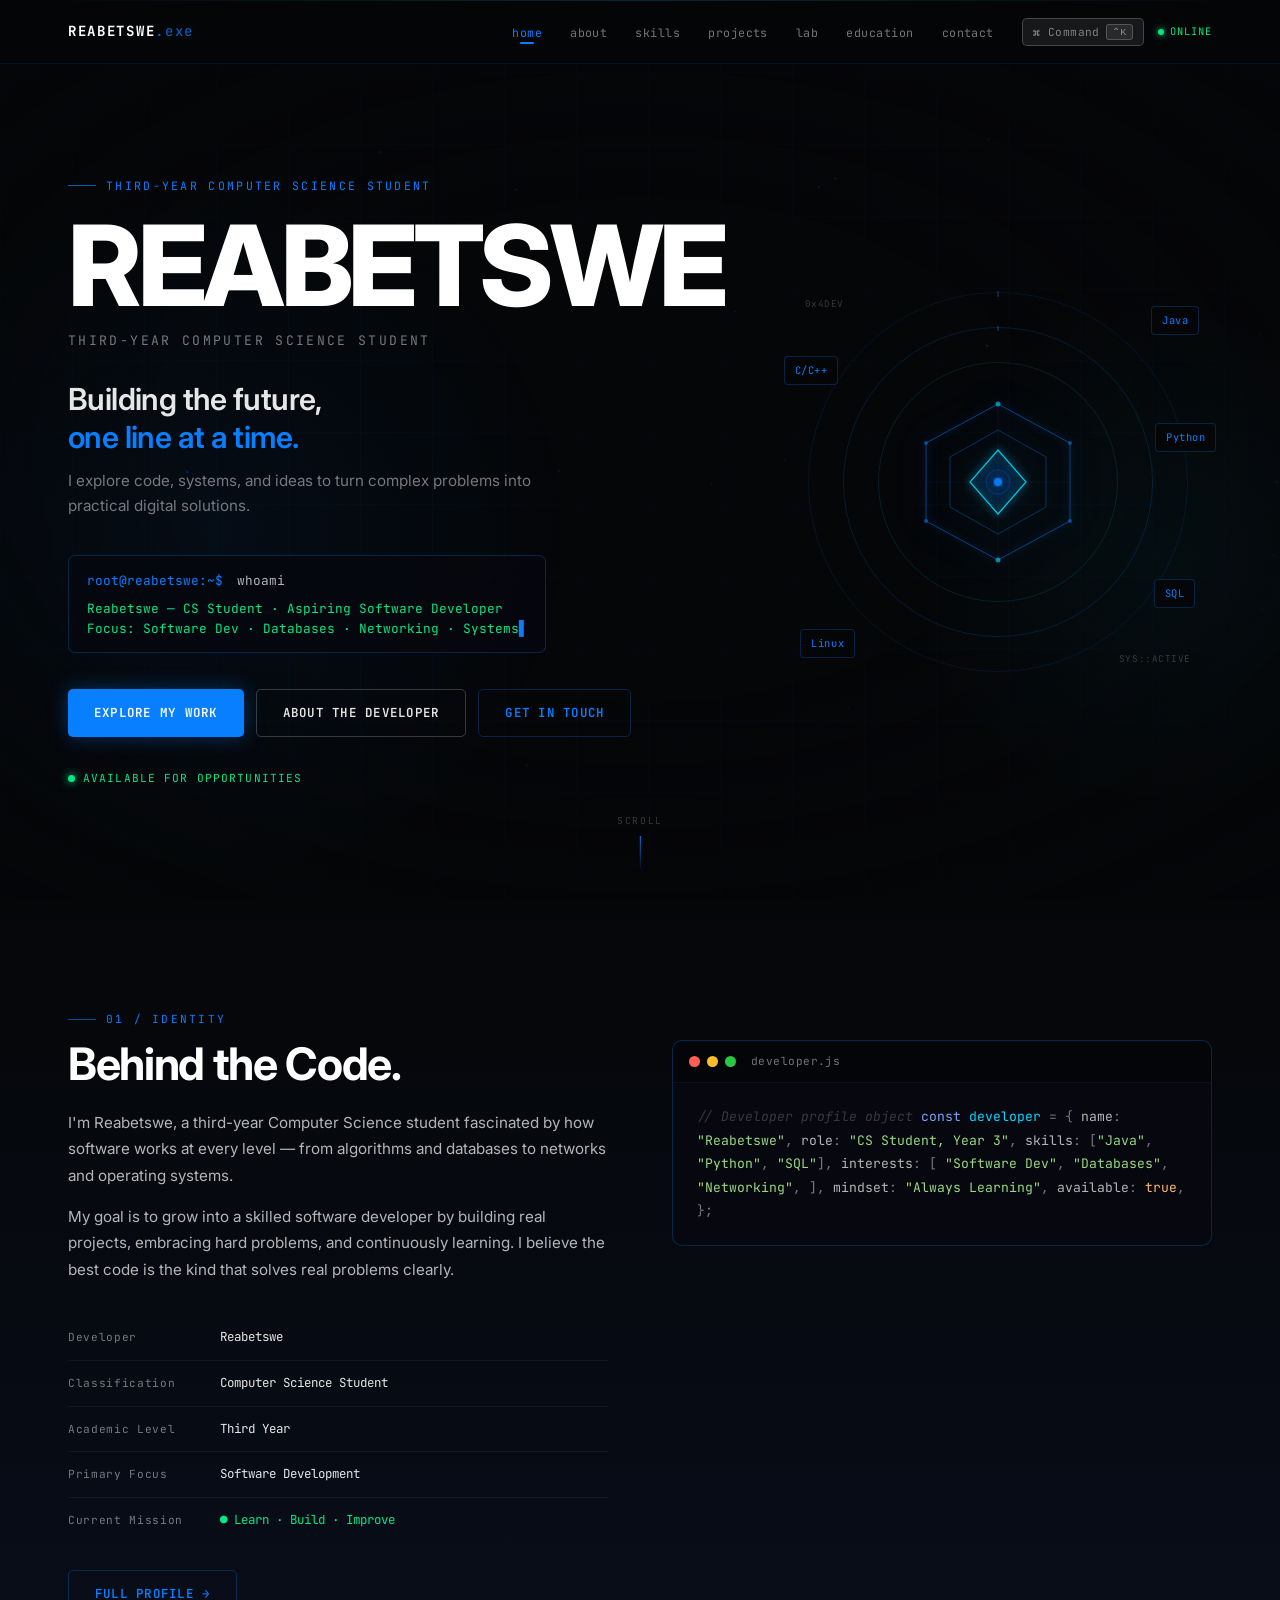
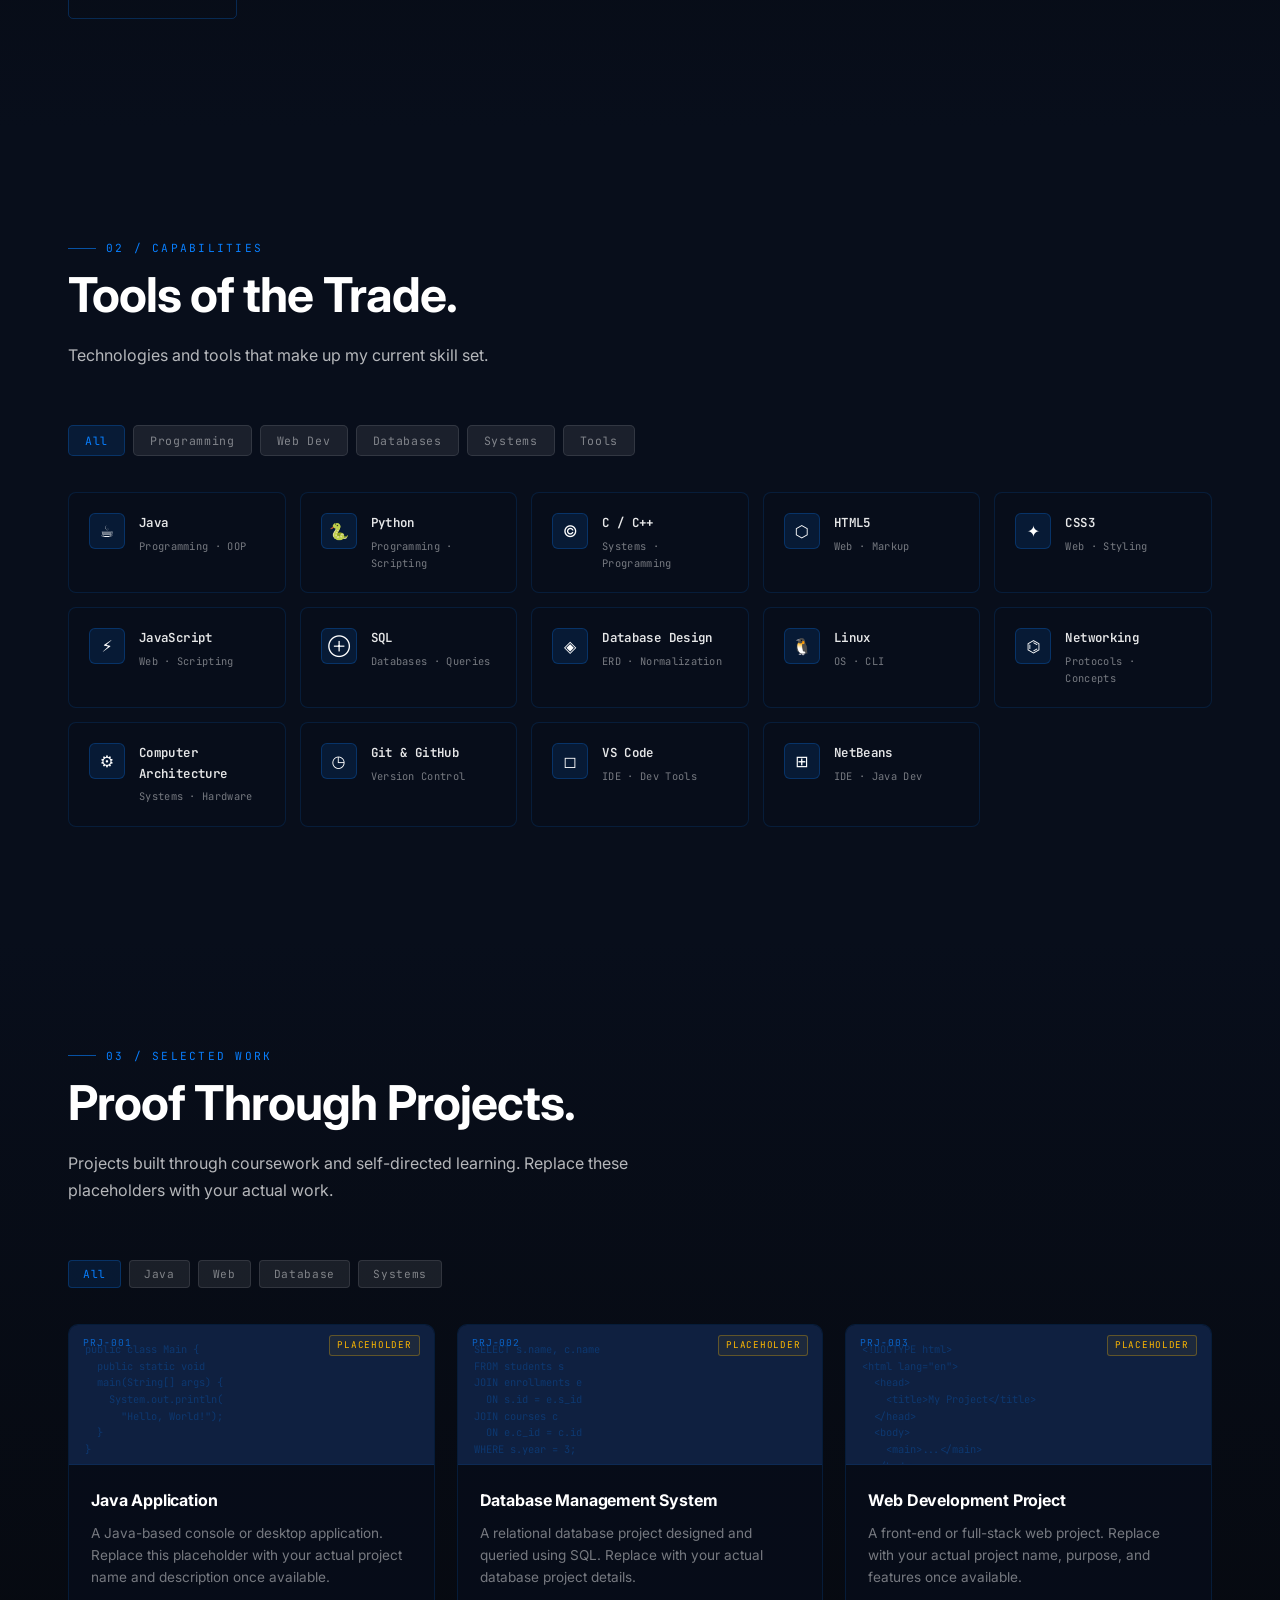
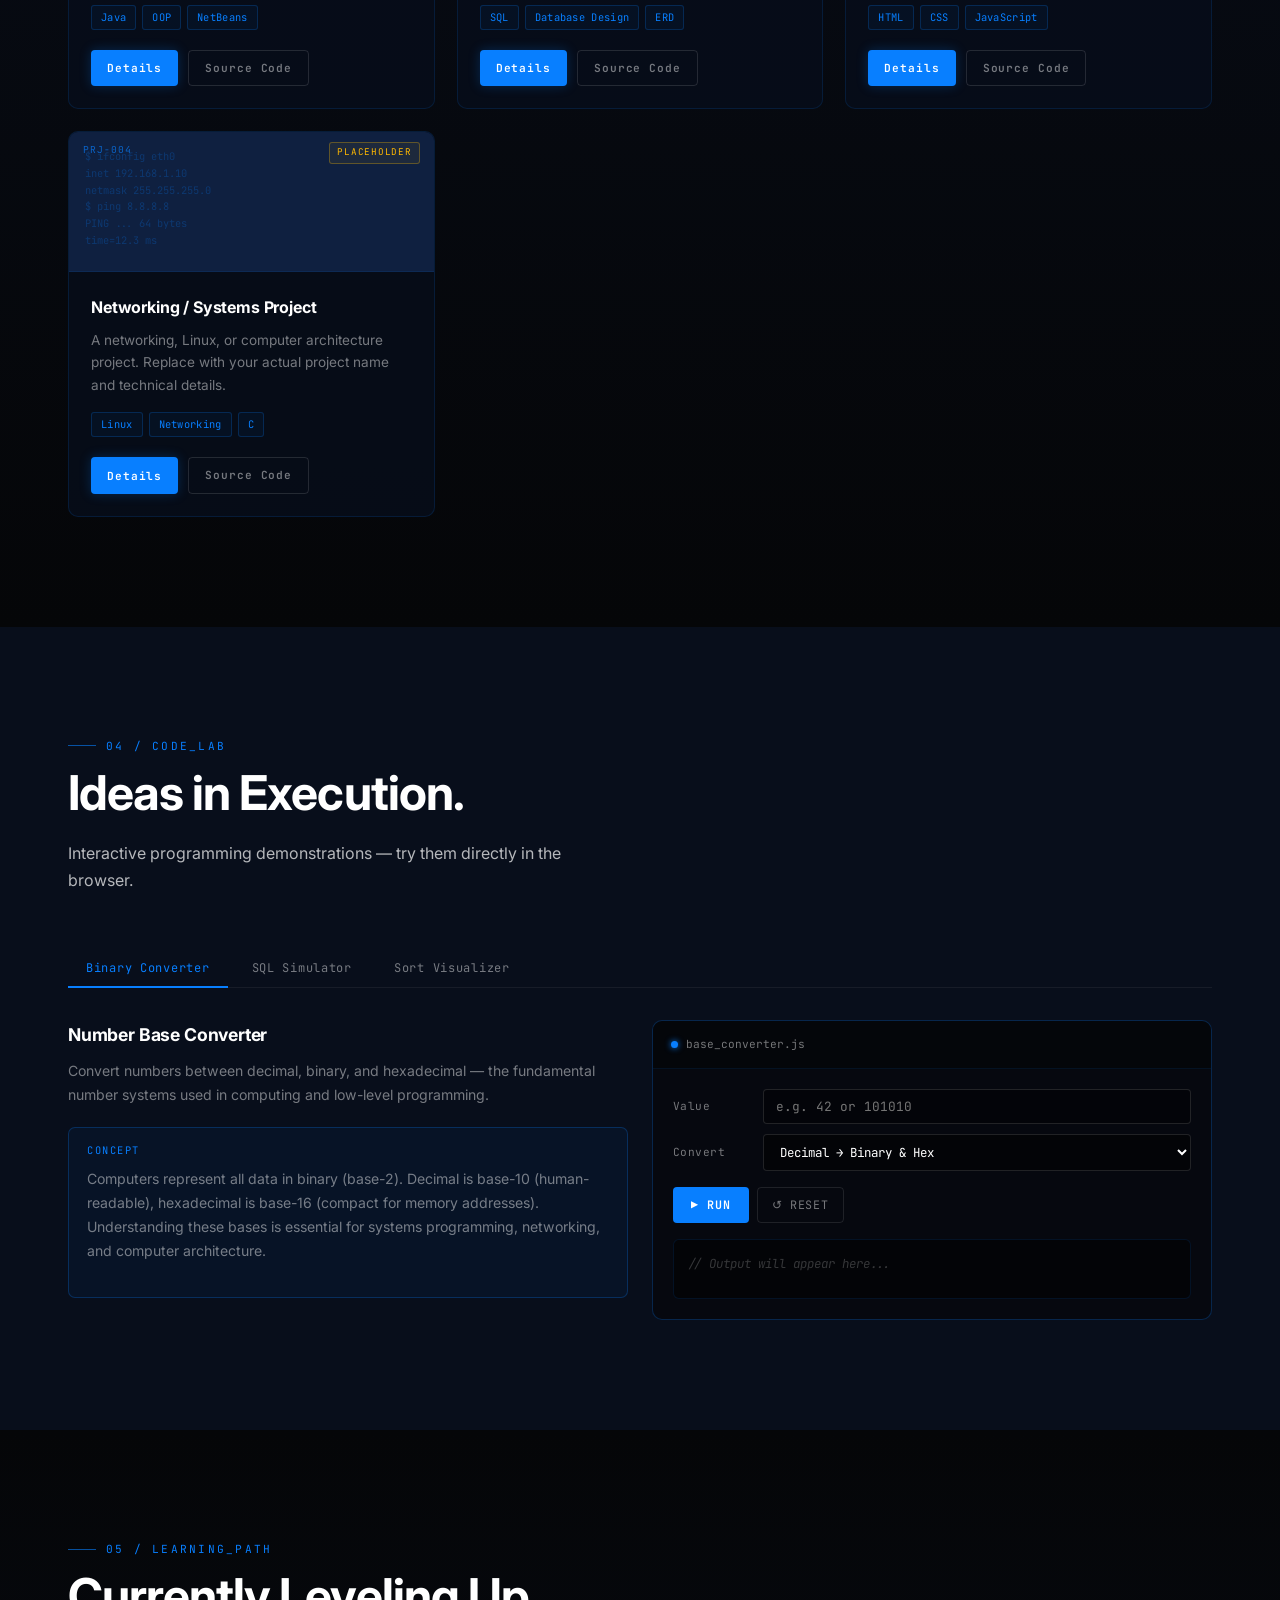
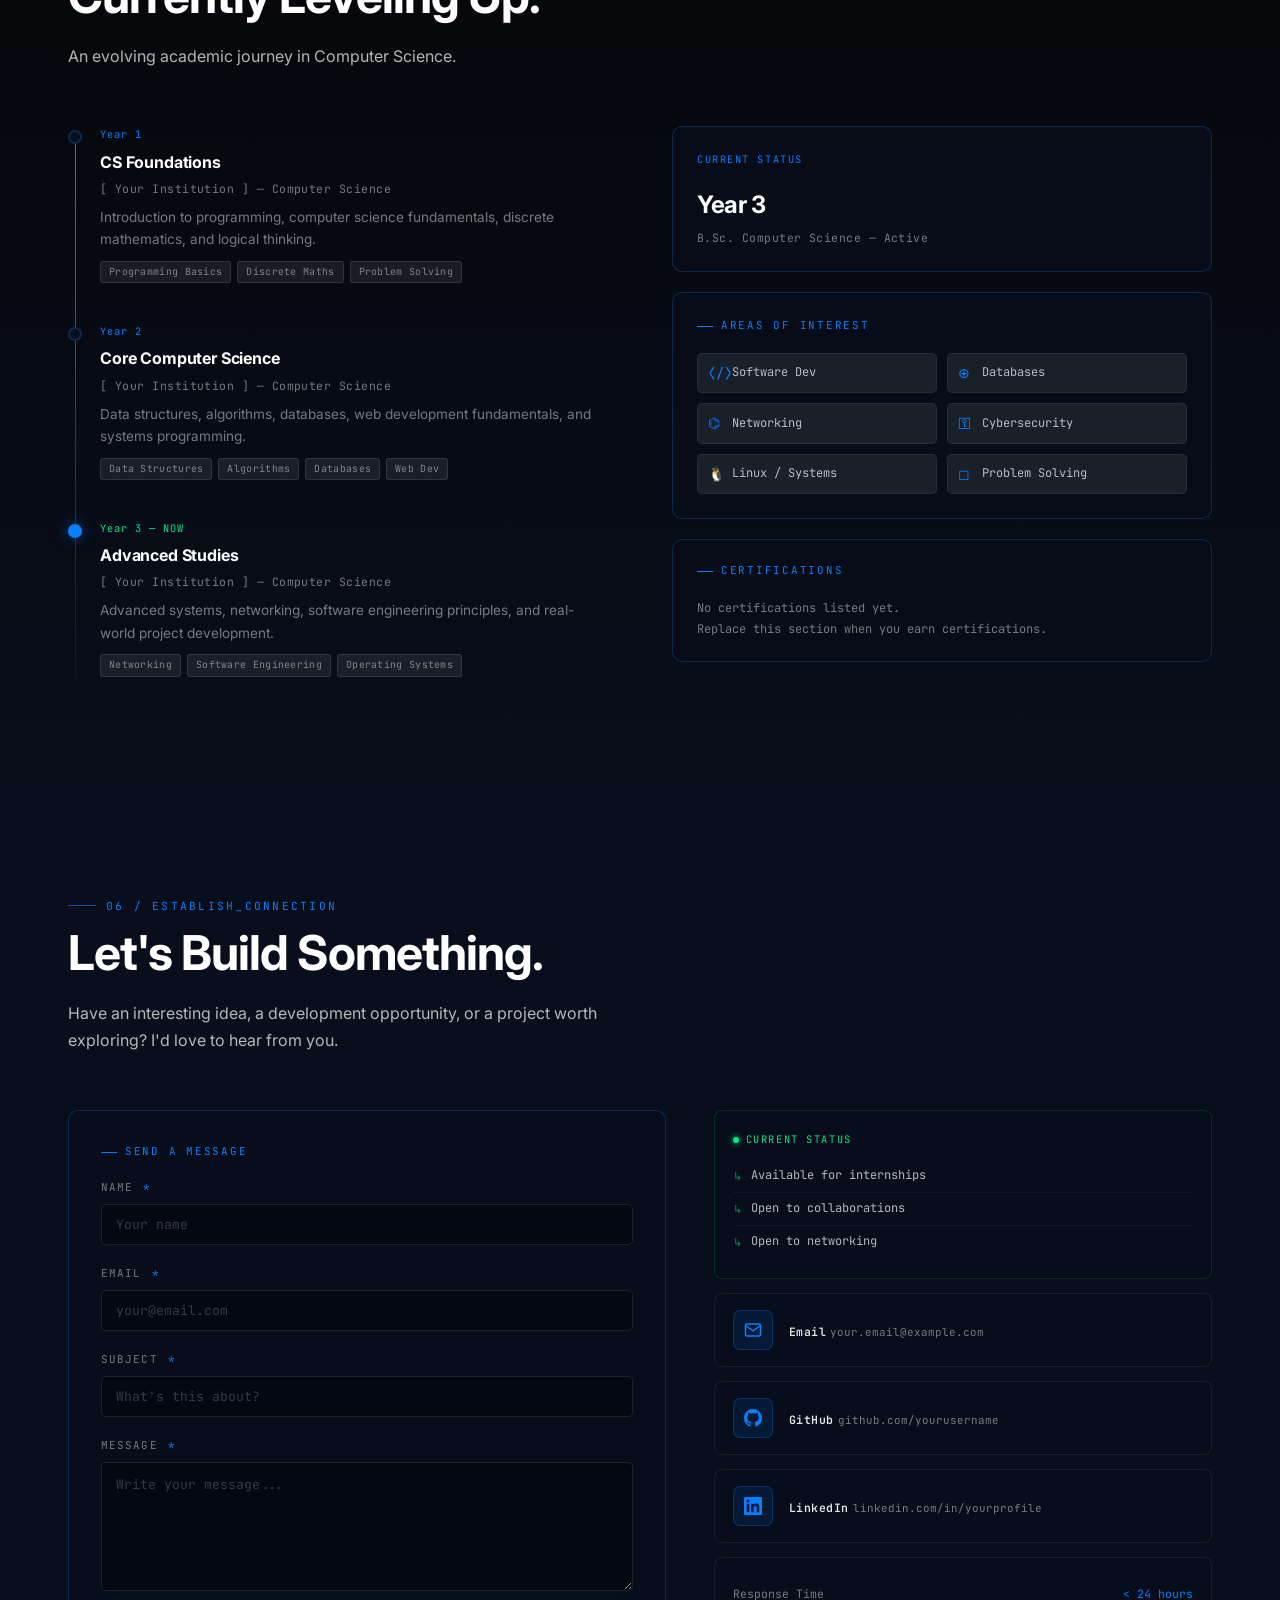
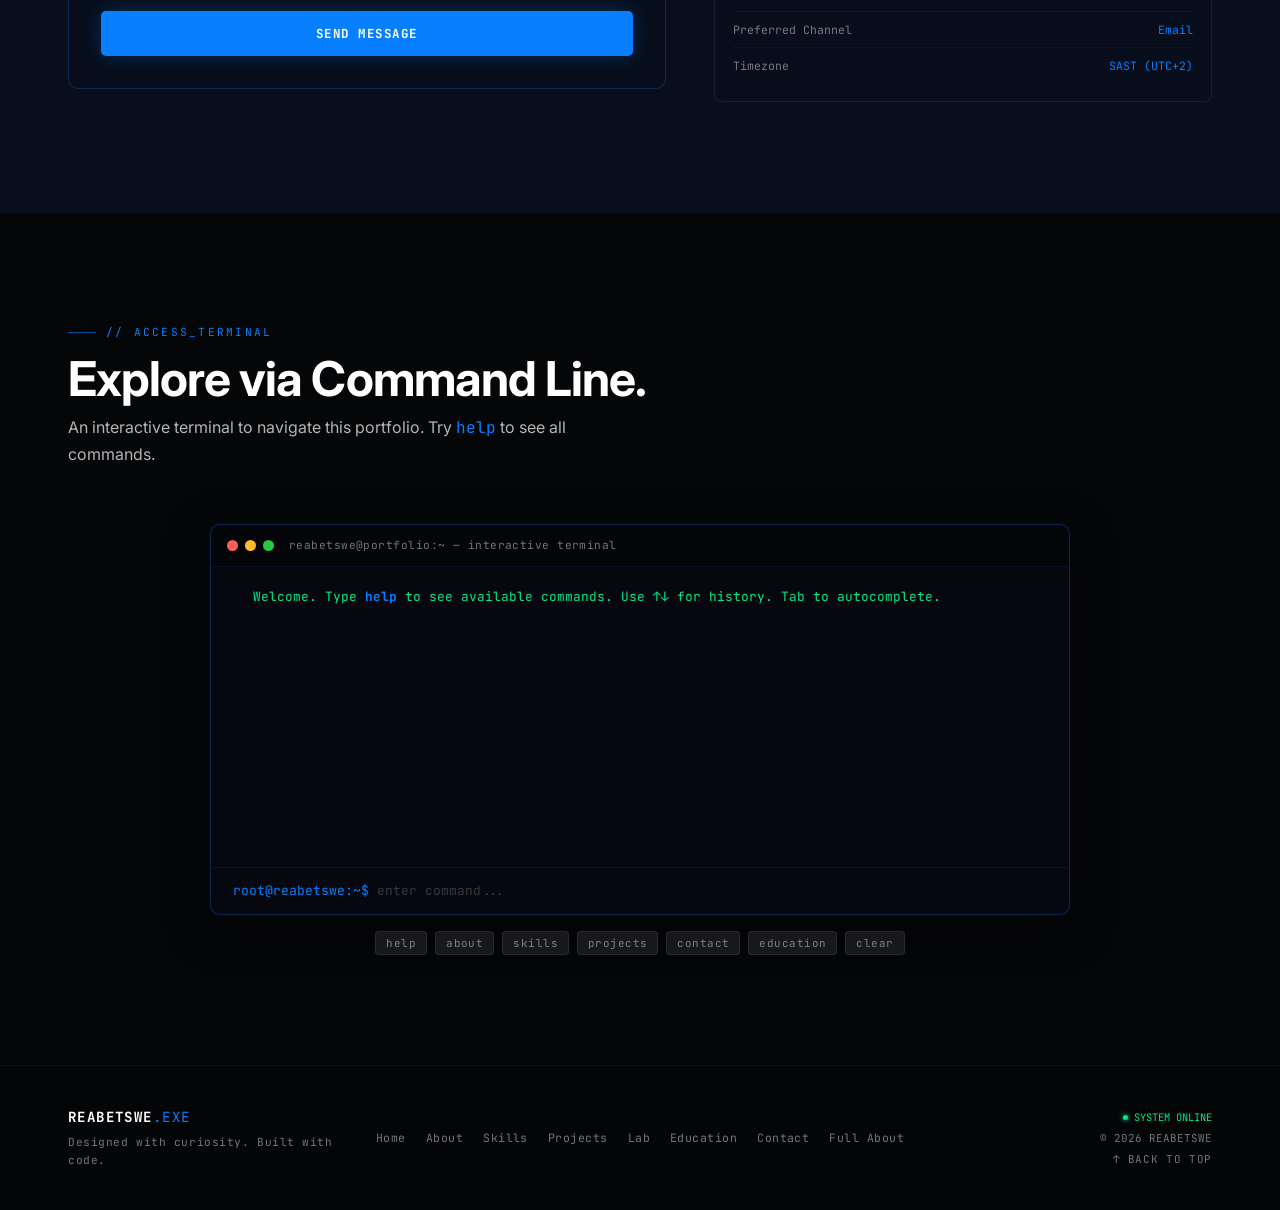
==== index.html @ a29bb3c5 "feat(portfolio): add initial project structure with multi-page site - Add home page with hero sectio" ====
<!DOCTYPE html>
<html lang="en">
<head>
  <meta charset="UTF-8" />
  <meta name="viewport" content="width=device-width, initial-scale=1.0" />
  <title>Reabetswe — Computer Science Student & Developer</title>
  <meta name="description" content="Portfolio of Reabetswe, a third-year Computer Science student passionate about software development, databases, networking, and building practical digital solutions." />
  <meta property="og:title"       content="Reabetswe — Developer Portfolio" />
  <meta property="og:description" content="Third-year Computer Science student. Building the future, one line at a time." />
  <meta property="og:type"        content="website" />
  <meta name="theme-color"        content="#050608" />

  <link rel="preconnect" href="https://fonts.googleapis.com" />
  <link rel="preconnect" href="https://fonts.gstatic.com" crossorigin />
  <link href="https://fonts.googleapis.com/css2?family=JetBrains+Mono:wght@300;400;500;600;700&family=Inter:wght@300;400;500;600;700;800&display=swap" rel="stylesheet" />
  <link rel="stylesheet" href="styles/main.css" />
  <link rel="stylesheet" href="styles/home.css" />
</head>
<body>

  <!-- ===================== BOOT SCREEN ===================== -->
  <div id="bootScreen" role="dialog" aria-modal="true" aria-label="Loading portfolio">
    <div class="boot-logo">REABETSWE<span>.EXE</span></div>
    <div class="boot-lines" aria-live="polite">
      <div class="boot-line"><span class="bl-dot"></span> Establishing secure connection...</div>
      <div class="boot-line"><span class="bl-dot"></span> Loading developer profile...</div>
      <div class="boot-line"><span class="bl-dot"></span> Initializing REABETSWE.EXE...</div>
      <div class="boot-line"><span class="bl-dot"></span> SYSTEM ONLINE</div>
    </div>
    <div class="boot-bar-wrap"><div class="boot-bar"></div></div>
    <button class="boot-skip" id="bootSkip">SKIP →</button>
  </div>

  <!-- Backgrounds -->
  <canvas id="matrixCanvas" aria-hidden="true"></canvas>
  <canvas id="particleCanvas" aria-hidden="true"></canvas>
  <div class="scan-line" aria-hidden="true"></div>

  <!-- ===================== NAVIGATION ===================== -->
  <nav class="nav" id="nav" role="navigation" aria-label="Main navigation">
    <div class="nav-inner">
      <a href="index.html" class="nav-logo" aria-label="Reabetswe — Home">
        REABETSWE<span class="logo-exe">.exe</span>
      </a>

      <ul class="nav-links" role="list">
        <li><a href="#hero"      class="nav-link active" data-section="hero">home</a></li>
        <li><a href="#about"     class="nav-link" data-section="about">about</a></li>
        <li><a href="#skills"    class="nav-link" data-section="skills">skills</a></li>
        <li><a href="#projects"  class="nav-link" data-section="projects">projects</a></li>
        <li><a href="#codelab"   class="nav-link" data-section="codelab">lab</a></li>
        <li><a href="#education" class="nav-link" data-section="education">education</a></li>
        <li><a href="#contact"   class="nav-link" data-section="contact">contact</a></li>
      </ul>

      <div class="nav-right">
        <button class="nav-cmd-btn" data-cmd-palette aria-label="Open command palette (Ctrl+K)">
          ⌘ Command <kbd class="cmd-kbd">⌃K</kbd>
        </button>
        <div class="nav-status" aria-label="Status: online">
          <span class="status-dot"></span>
          <span>ONLINE</span>
        </div>
      </div>

      <button class="nav-toggle" id="navToggle" aria-label="Toggle navigation" aria-expanded="false">
        <span></span><span></span><span></span>
      </button>
    </div>
  </nav>

  <!-- Mobile menu -->
  <div class="mobile-menu" id="mobileMenu" role="navigation" aria-label="Mobile navigation">
    <ul>
      <li><a href="#hero">home</a></li>
      <li><a href="#about">about</a></li>
      <li><a href="#skills">skills</a></li>
      <li><a href="#projects">projects</a></li>
      <li><a href="#codelab">code lab</a></li>
      <li><a href="#education">education</a></li>
      <li><a href="#contact">contact</a></li>
    </ul>
  </div>

  <!-- ===================== COMMAND PALETTE ===================== -->
  <div class="cmd-palette-overlay" id="cmdPalette" role="dialog" aria-modal="true" aria-label="Command palette">
    <div class="cmd-palette-box">
      <div class="cmd-palette-input-row">
        <span class="cp-icon">⌘</span>
        <input type="text" class="cmd-palette-input" id="cpInput" placeholder="Search sections, pages..." autocomplete="off" spellcheck="false" role="combobox" aria-autocomplete="list" aria-controls="cpResults" />
      </div>
      <div class="cmd-palette-results" id="cpResults" role="listbox"></div>
      <div class="cp-footer">
        <span class="cp-hint"><kbd class="cp-key">↑↓</kbd> navigate</span>
        <span class="cp-hint"><kbd class="cp-key">↵</kbd> select</span>
        <span class="cp-hint"><kbd class="cp-key">Esc</kbd> close</span>
      </div>
    </div>
  </div>

  <!-- ==================== HERO ==================== -->
  <section class="hero" id="hero" aria-label="Introduction">
    <div class="hero-grid" aria-hidden="true"></div>
    <div class="hero-vignette" aria-hidden="true"></div>
    <div class="hero-glow-left" aria-hidden="true"></div>
    <div class="hero-glow-right" aria-hidden="true"></div>

    <div class="hero-inner">
      <!-- Left -->
      <div class="hero-left">
        <div class="hero-eyebrow" aria-hidden="true">
          <span class="hero-eyebrow-line"></span>
          THIRD-YEAR COMPUTER SCIENCE STUDENT
        </div>

        <h1 class="hero-name">REABETSWE</h1>

        <p class="hero-title" aria-label="Title: Third-year Computer Science Student">
          THIRD-YEAR COMPUTER SCIENCE STUDENT
        </p>

        <p class="hero-tagline">
          Building the future,<br />
          <span class="blue-word">one line at a time.</span>
        </p>

        <p class="hero-desc">
          I explore code, systems, and ideas to turn complex problems
          into practical digital solutions.
        </p>

        <!-- Mini terminal prompt -->
        <div class="hero-prompt" aria-label="Terminal prompt">
          <div class="hero-prompt-box">
            <div class="hp-cmd">
              <span class="hp-prompt">root@reabetswe:~$</span> whoami
            </div>
            <div class="hp-output">
              Reabetswe — CS Student · Aspiring Software Developer<br />
              Focus: Software Dev · Databases · Networking · Systems<span class="hp-cursor">▋</span>
            </div>
          </div>
        </div>

        <div class="hero-actions">
          <a href="#projects" class="btn btn-primary">EXPLORE MY WORK</a>
          <a href="about.html" class="btn btn-secondary">ABOUT THE DEVELOPER</a>
          <a href="#contact" class="btn btn-outline">GET IN TOUCH</a>
        </div>

        <div class="hero-avail" aria-label="Available for opportunities">
          <span class="avail-dot"></span>
          AVAILABLE FOR OPPORTUNITIES
        </div>
      </div>

      <!-- Right: Digital Core -->
      <div class="hero-right" aria-hidden="true">
        <div class="core-scene">
          <!-- Orbiting rings -->
          <div class="core-ring core-ring-1"></div>
          <div class="core-ring core-ring-2"></div>
          <div class="core-ring core-ring-3"></div>

          <!-- Geometric core -->
          <div class="core-center">
            <svg class="core-svg" viewBox="0 0 180 180" xmlns="http://www.w3.org/2000/svg">
              <defs>
                <radialGradient id="coreGrad" cx="50%" cy="50%" r="50%">
                  <stop offset="0%"   stop-color="#087FFF" stop-opacity="0.18"/>
                  <stop offset="100%" stop-color="#087FFF" stop-opacity="0"/>
                </radialGradient>
                <filter id="coreGlow">
                  <feGaussianBlur stdDeviation="4" result="blur"/>
                  <feMerge><feMergeNode in="blur"/><feMergeNode in="SourceGraphic"/></feMerge>
                </filter>
              </defs>
              <!-- Outer hexagon -->
              <polygon points="90,12 162,51 162,129 90,168 18,129 18,51" fill="none" stroke="#087FFF" stroke-width="1" opacity="0.5" filter="url(#coreGlow)"/>
              <!-- Inner hex -->
              <polygon points="90,38 138,65 138,115 90,142 42,115 42,65" fill="none" stroke="#087FFF" stroke-width="1" opacity="0.35"/>
              <!-- Centre diamond -->
              <polygon points="90,58 118,90 90,122 62,90" fill="url(#coreGrad)" stroke="#00D9FF" stroke-width="1.2" opacity="0.9" filter="url(#coreGlow)"/>
              <!-- Cross lines -->
              <line x1="90" y1="12"  x2="90"  y2="168" stroke="#087FFF" stroke-width="0.4" opacity="0.2"/>
              <line x1="18" y1="90"  x2="162" y2="90"  stroke="#087FFF" stroke-width="0.4" opacity="0.2"/>
              <!-- Center dot -->
              <circle cx="90" cy="90" r="4" fill="#087FFF" opacity="0.9" filter="url(#coreGlow)"/>
              <circle cx="90" cy="90" r="12" fill="none" stroke="#087FFF" stroke-width="0.6" opacity="0.4"/>
              <!-- Corner marks -->
              <circle cx="90"  cy="12"  r="2.5" fill="#00D9FF" opacity="0.6"/>
              <circle cx="162" cy="51"  r="2"   fill="#087FFF" opacity="0.5"/>
              <circle cx="162" cy="129" r="2"   fill="#087FFF" opacity="0.5"/>
              <circle cx="90"  cy="168" r="2.5" fill="#00D9FF" opacity="0.6"/>
              <circle cx="18"  cy="51"  r="2"   fill="#087FFF" opacity="0.5"/>
              <circle cx="18"  cy="129" r="2"   fill="#087FFF" opacity="0.5"/>
            </svg>
          </div>

          <!-- Floating tech nodes -->
          <div class="tech-node tn-1">Java</div>
          <div class="tech-node tn-2">Python</div>
          <div class="tech-node tn-3">SQL</div>
          <div class="tech-node tn-4">Linux</div>
          <div class="tech-node tn-5">C/C++</div>

          <!-- Coordinate labels -->
          <div class="core-coords cc-tl">0x4DEV</div>
          <div class="core-coords cc-br">SYS::ACTIVE</div>
        </div>
      </div>
    </div>

    <div class="hero-scroll" aria-hidden="true">
      <span class="hs-text">SCROLL</span>
      <div class="hs-line"></div>
    </div>
  </section>

  <!-- ==================== 01 / ABOUT ==================== -->
  <section class="section about-section" id="about" aria-labelledby="about-h2">
    <div class="container">
      <div class="section-eyebrow reveal">01 / IDENTITY</div>
      <div class="about-grid">
        <div class="about-text reveal">
          <h2 id="about-h2">Behind the Code.</h2>
          <p>
            I'm Reabetswe, a third-year Computer Science student fascinated by how software works
            at every level — from algorithms and databases to networks and operating systems.
          </p>
          <p>
            My goal is to grow into a skilled software developer by building real projects,
            embracing hard problems, and continuously learning. I believe the best code is the
            kind that solves real problems clearly.
          </p>
          <div class="about-meta">
            <div class="meta-row"><span class="meta-k">Developer</span>    <span class="meta-v">Reabetswe</span></div>
            <div class="meta-row"><span class="meta-k">Classification</span><span class="meta-v">Computer Science Student</span></div>
            <div class="meta-row"><span class="meta-k">Academic Level</span><span class="meta-v">Third Year</span></div>
            <div class="meta-row"><span class="meta-k">Primary Focus</span> <span class="meta-v">Software Development</span></div>
            <div class="meta-row"><span class="meta-k">Current Mission</span><span class="meta-v online">Learn · Build · Improve</span></div>
          </div>
          <div style="margin-top:28px;">
            <a href="about.html" class="btn btn-outline">FULL PROFILE →</a>
          </div>
        </div>

        <div class="reveal" data-delay="100">
          <div class="about-code-panel">
            <div class="terminal-titlebar">
              <span class="tb-dot tb-red"></span>
              <span class="tb-dot tb-yellow"></span>
              <span class="tb-dot tb-green"></span>
              <span class="tb-title">developer.js</span>
            </div>
            <div class="acp-body">
<span class="code-cmt">// Developer profile object</span>
<span class="code-kw">const</span> <span class="code-var">developer</span> <span class="code-punc">= {</span>
  <span class="code-key">name</span><span class="code-punc">:</span>     <span class="code-str">"Reabetswe"</span><span class="code-punc">,</span>
  <span class="code-key">role</span><span class="code-punc">:</span>     <span class="code-str">"CS Student, Year 3"</span><span class="code-punc">,</span>
  <span class="code-key">skills</span><span class="code-punc">:</span>   <span class="code-punc">[</span><span class="code-str">"Java"</span><span class="code-punc">,</span> <span class="code-str">"Python"</span><span class="code-punc">,</span> <span class="code-str">"SQL"</span><span class="code-punc">],</span>
  <span class="code-key">interests</span><span class="code-punc">:</span> <span class="code-punc">[</span>
    <span class="code-str">"Software Dev"</span><span class="code-punc">,</span>
    <span class="code-str">"Databases"</span><span class="code-punc">,</span>
    <span class="code-str">"Networking"</span><span class="code-punc">,</span>
  <span class="code-punc">],</span>
  <span class="code-key">mindset</span><span class="code-punc">:</span>  <span class="code-str">"Always Learning"</span><span class="code-punc">,</span>
  <span class="code-key">available</span><span class="code-punc">:</span> <span class="code-val">true</span><span class="code-punc">,</span>
<span class="code-punc">};</span>
            </div>
          </div>
        </div>
      </div>
    </div>
  </section>

  <!-- ==================== 02 / SKILLS ==================== -->
  <section class="section skills-section" id="skills" aria-labelledby="skills-h2">
    <div class="container">
      <div class="section-eyebrow reveal">02 / CAPABILITIES</div>
      <h2 class="section-h2 reveal" id="skills-h2">Tools of the Trade.</h2>
      <p class="section-lead reveal">Technologies and tools that make up my current skill set.</p>

      <!-- Category buttons -->
      <div class="skills-categories reveal" role="tablist" aria-label="Skill categories">
        <button class="skill-cat-btn active" data-cat="all"       role="tab" aria-selected="true"  aria-controls="panel-all">All</button>
        <button class="skill-cat-btn"        data-cat="prog"      role="tab" aria-selected="false" aria-controls="panel-prog">Programming</button>
        <button class="skill-cat-btn"        data-cat="web"       role="tab" aria-selected="false" aria-controls="panel-web">Web Dev</button>
        <button class="skill-cat-btn"        data-cat="db"        role="tab" aria-selected="false" aria-controls="panel-db">Databases</button>
        <button class="skill-cat-btn"        data-cat="systems"   role="tab" aria-selected="false" aria-controls="panel-systems">Systems</button>
        <button class="skill-cat-btn"        data-cat="tools"     role="tab" aria-selected="false" aria-controls="panel-tools">Tools</button>
      </div>

      <!-- All -->
      <div class="skills-panel active reveal" data-panel="all" id="panel-all" role="tabpanel">
        <div class="skill-card"><div class="skill-icon-box">☕</div><div class="skill-info"><h4>Java</h4><p>Programming · OOP</p></div></div>
        <div class="skill-card"><div class="skill-icon-box">🐍</div><div class="skill-info"><h4>Python</h4><p>Programming · Scripting</p></div></div>
        <div class="skill-card"><div class="skill-icon-box">©</div><div class="skill-info"><h4>C / C++</h4><p>Systems · Programming</p></div></div>
        <div class="skill-card"><div class="skill-icon-box">⬡</div><div class="skill-info"><h4>HTML5</h4><p>Web · Markup</p></div></div>
        <div class="skill-card"><div class="skill-icon-box">✦</div><div class="skill-info"><h4>CSS3</h4><p>Web · Styling</p></div></div>
        <div class="skill-card"><div class="skill-icon-box">⚡</div><div class="skill-info"><h4>JavaScript</h4><p>Web · Scripting</p></div></div>
        <div class="skill-card"><div class="skill-icon-box">⊕</div><div class="skill-info"><h4>SQL</h4><p>Databases · Queries</p></div></div>
        <div class="skill-card"><div class="skill-icon-box">◈</div><div class="skill-info"><h4>Database Design</h4><p>ERD · Normalization</p></div></div>
        <div class="skill-card"><div class="skill-icon-box">🐧</div><div class="skill-info"><h4>Linux</h4><p>OS · CLI</p></div></div>
        <div class="skill-card"><div class="skill-icon-box">⌬</div><div class="skill-info"><h4>Networking</h4><p>Protocols · Concepts</p></div></div>
        <div class="skill-card"><div class="skill-icon-box">⚙</div><div class="skill-info"><h4>Computer Architecture</h4><p>Systems · Hardware</p></div></div>
        <div class="skill-card"><div class="skill-icon-box">◷</div><div class="skill-info"><h4>Git &amp; GitHub</h4><p>Version Control</p></div></div>
        <div class="skill-card"><div class="skill-icon-box">◻</div><div class="skill-info"><h4>VS Code</h4><p>IDE · Dev Tools</p></div></div>
        <div class="skill-card"><div class="skill-icon-box">⊞</div><div class="skill-info"><h4>NetBeans</h4><p>IDE · Java Dev</p></div></div>
      </div>

      <!-- Programming -->
      <div class="skills-panel" data-panel="prog" id="panel-prog" role="tabpanel">
        <div class="skill-card"><div class="skill-icon-box">☕</div><div class="skill-info"><h4>Java</h4><p>Object-Oriented Programming</p></div></div>
        <div class="skill-card"><div class="skill-icon-box">🐍</div><div class="skill-info"><h4>Python</h4><p>Scripting &amp; general use</p></div></div>
        <div class="skill-card"><div class="skill-icon-box">©</div><div class="skill-info"><h4>C / C++</h4><p>Systems programming</p></div></div>
      </div>

      <!-- Web -->
      <div class="skills-panel" data-panel="web" id="panel-web" role="tabpanel">
        <div class="skill-card"><div class="skill-icon-box">⬡</div><div class="skill-info"><h4>HTML5</h4><p>Semantic markup</p></div></div>
        <div class="skill-card"><div class="skill-icon-box">✦</div><div class="skill-info"><h4>CSS3</h4><p>Layouts, animations</p></div></div>
        <div class="skill-card"><div class="skill-icon-box">⚡</div><div class="skill-info"><h4>JavaScript</h4><p>DOM, logic, interactivity</p></div></div>
      </div>

      <!-- Databases -->
      <div class="skills-panel" data-panel="db" id="panel-db" role="tabpanel">
        <div class="skill-card"><div class="skill-icon-box">⊕</div><div class="skill-info"><h4>SQL</h4><p>Queries, joins, aggregation</p></div></div>
        <div class="skill-card"><div class="skill-icon-box">◈</div><div class="skill-info"><h4>Database Design</h4><p>ERD, normalization, schema</p></div></div>
      </div>

      <!-- Systems -->
      <div class="skills-panel" data-panel="systems" id="panel-systems" role="tabpanel">
        <div class="skill-card"><div class="skill-icon-box">🐧</div><div class="skill-info"><h4>Linux</h4><p>CLI, file system, scripts</p></div></div>
        <div class="skill-card"><div class="skill-icon-box">⌬</div><div class="skill-info"><h4>Networking</h4><p>Protocols, topologies</p></div></div>
        <div class="skill-card"><div class="skill-icon-box">⚙</div><div class="skill-info"><h4>Computer Architecture</h4><p>Memory, CPU, assembly basics</p></div></div>
      </div>

      <!-- Tools -->
      <div class="skills-panel" data-panel="tools" id="panel-tools" role="tabpanel">
        <div class="skill-card"><div class="skill-icon-box">◷</div><div class="skill-info"><h4>Git &amp; GitHub</h4><p>Version control, collaboration</p></div></div>
        <div class="skill-card"><div class="skill-icon-box">◻</div><div class="skill-info"><h4>VS Code</h4><p>Primary code editor</p></div></div>
        <div class="skill-card"><div class="skill-icon-box">⊞</div><div class="skill-info"><h4>NetBeans</h4><p>Java development IDE</p></div></div>
      </div>
    </div>
  </section>

  <!-- ==================== 03 / PROJECTS ==================== -->
  <section class="section projects-section" id="projects" aria-labelledby="projects-h2">
    <div class="container">
      <div class="section-eyebrow reveal">03 / SELECTED WORK</div>
      <h2 class="section-h2 reveal" id="projects-h2">Proof Through Projects.</h2>
      <p class="section-lead reveal">Projects built through coursework and self-directed learning. Replace these placeholders with your actual work.</p>

      <!-- Filters -->
      <div class="projects-filters reveal" role="group" aria-label="Filter projects">
        <button class="pf-btn active" data-filter="all">All</button>
        <button class="pf-btn" data-filter="java">Java</button>
        <button class="pf-btn" data-filter="web">Web</button>
        <button class="pf-btn" data-filter="db">Database</button>
        <button class="pf-btn" data-filter="systems">Systems</button>
      </div>

      <div class="projects-grid">
        <!-- PRJ-001 -->
        <article class="proj-card reveal" data-category="java">
          <div class="proj-preview">
            <div class="proj-preview-code">public class Main {
  public static void
  main(String[] args) {
    System.out.println(
      "Hello, World!");
  }
}</div>
            <span class="proj-preview-id">PRJ-001</span>
            <span class="proj-preview-badge">PLACEHOLDER</span>
          </div>
          <div class="proj-body">
            <h3 class="proj-name">Java Application</h3>
            <p class="proj-desc">A Java-based console or desktop application. Replace this placeholder with your actual project name and description once available.</p>
            <div class="proj-tags">
              <span class="proj-tag">Java</span>
              <span class="proj-tag">OOP</span>
              <span class="proj-tag">NetBeans</span>
            </div>
            <div class="proj-actions">
              <button class="proj-btn proj-btn-primary" onclick="openProjectModal({id:'PRJ-001',title:'Java Application',desc:'Replace with your actual project description.',problem:'Describe the problem this project solves.',features:['Feature 1','Feature 2','Feature 3'],tags:['Java','OOP','NetBeans']})">Details</button>
              <a href="#" class="proj-btn proj-btn-ghost" target="_blank" rel="noopener noreferrer">Source Code</a>
            </div>
          </div>
        </article>

        <!-- PRJ-002 -->
        <article class="proj-card reveal" data-category="db" data-delay="80">
          <div class="proj-preview">
            <div class="proj-preview-code">SELECT s.name, c.name
FROM students s
JOIN enrollments e
  ON s.id = e.s_id
JOIN courses c
  ON e.c_id = c.id
WHERE s.year = 3;</div>
            <span class="proj-preview-id">PRJ-002</span>
            <span class="proj-preview-badge">PLACEHOLDER</span>
          </div>
          <div class="proj-body">
            <h3 class="proj-name">Database Management System</h3>
            <p class="proj-desc">A relational database project designed and queried using SQL. Replace with your actual database project details.</p>
            <div class="proj-tags">
              <span class="proj-tag">SQL</span>
              <span class="proj-tag">Database Design</span>
              <span class="proj-tag">ERD</span>
            </div>
            <div class="proj-actions">
              <button class="proj-btn proj-btn-primary" onclick="openProjectModal({id:'PRJ-002',title:'Database Management System',desc:'Replace with your actual DB project description.',problem:'What data problem does this system solve?',features:['Schema design','Query optimisation','Data integrity'],tags:['SQL','Database Design','ERD']})">Details</button>
              <a href="#" class="proj-btn proj-btn-ghost" target="_blank" rel="noopener noreferrer">Source Code</a>
            </div>
          </div>
        </article>

        <!-- PRJ-003 -->
        <article class="proj-card reveal" data-category="web" data-delay="160">
          <div class="proj-preview">
            <div class="proj-preview-code">&lt;!DOCTYPE html&gt;
&lt;html lang="en"&gt;
  &lt;head&gt;
    &lt;title&gt;My Project&lt;/title&gt;
  &lt;/head&gt;
  &lt;body&gt;
    &lt;main&gt;...&lt;/main&gt;
  &lt;/body&gt;
&lt;/html&gt;</div>
            <span class="proj-preview-id">PRJ-003</span>
            <span class="proj-preview-badge">PLACEHOLDER</span>
          </div>
          <div class="proj-body">
            <h3 class="proj-name">Web Development Project</h3>
            <p class="proj-desc">A front-end or full-stack web project. Replace with your actual project name, purpose, and features once available.</p>
            <div class="proj-tags">
              <span class="proj-tag">HTML</span>
              <span class="proj-tag">CSS</span>
              <span class="proj-tag">JavaScript</span>
            </div>
            <div class="proj-actions">
              <button class="proj-btn proj-btn-primary" onclick="openProjectModal({id:'PRJ-003',title:'Web Development Project',desc:'Replace with your actual web project details.',problem:'What user need does this address?',features:['Responsive layout','Interactive UI','Clean code'],tags:['HTML','CSS','JavaScript']})">Details</button>
              <a href="#" class="proj-btn proj-btn-ghost" target="_blank" rel="noopener noreferrer">Source Code</a>
            </div>
          </div>
        </article>

        <!-- PRJ-004 -->
        <article class="proj-card reveal" data-category="systems" data-delay="240">
          <div class="proj-preview">
            <div class="proj-preview-code">$ ifconfig eth0
inet 192.168.1.10
netmask 255.255.255.0
$ ping 8.8.8.8
PING ... 64 bytes
time=12.3 ms</div>
            <span class="proj-preview-id">PRJ-004</span>
            <span class="proj-preview-badge">PLACEHOLDER</span>
          </div>
          <div class="proj-body">
            <h3 class="proj-name">Networking / Systems Project</h3>
            <p class="proj-desc">A networking, Linux, or computer architecture project. Replace with your actual project name and technical details.</p>
            <div class="proj-tags">
              <span class="proj-tag">Linux</span>
              <span class="proj-tag">Networking</span>
              <span class="proj-tag">C</span>
            </div>
            <div class="proj-actions">
              <button class="proj-btn proj-btn-primary" onclick="openProjectModal({id:'PRJ-004',title:'Networking / Systems Project',desc:'Replace with your actual systems project description.',problem:'What systems challenge does this address?',features:['Network configuration','Protocol implementation','System calls'],tags:['Linux','Networking','C']})">Details</button>
              <a href="#" class="proj-btn proj-btn-ghost" target="_blank" rel="noopener noreferrer">Source Code</a>
            </div>
          </div>
        </article>
      </div>
    </div>
  </section>

  <!-- Project Modal -->
  <div class="proj-modal-overlay" id="projModal" role="dialog" aria-modal="true" aria-labelledby="pmTitle">
    <div class="proj-modal">
      <div class="pm-header">
        <div>
          <div class="pm-id" id="pmId"></div>
          <h2 class="pm-title" id="pmTitle"></h2>
        </div>
        <button class="pm-close" onclick="closeProjectModal()" aria-label="Close project details">✕</button>
      </div>
      <div class="pm-body">
        <div class="pm-section">
          <div class="pm-label">DESCRIPTION</div>
          <p class="pm-text" id="pmDesc"></p>
        </div>
        <div class="pm-section">
          <div class="pm-label">PROBLEM SOLVED</div>
          <p class="pm-text" id="pmProblem"></p>
        </div>
        <div class="pm-section">
          <div class="pm-label">KEY FEATURES</div>
          <ul class="pm-text" id="pmFeatures" style="padding-left:16px;line-height:2;"></ul>
        </div>
        <div class="pm-section">
          <div class="pm-label">TECHNOLOGIES</div>
          <div class="pm-tags" id="pmTags"></div>
        </div>
        <div class="pm-note">
          📝 This is a placeholder card. Update the <code>onclick</code> data in <code>index.html</code> with your real project details.
        </div>
      </div>
    </div>
  </div>

  <!-- ==================== 04 / CODE LAB ==================== -->
  <section class="section codelab-section" id="codelab" aria-labelledby="lab-h2">
    <div class="container">
      <div class="section-eyebrow reveal">04 / CODE_LAB</div>
      <h2 class="section-h2 reveal" id="lab-h2">Ideas in Execution.</h2>
      <p class="section-lead reveal">Interactive programming demonstrations — try them directly in the browser.</p>

      <div class="codelab-tabs reveal" role="tablist" aria-label="Code Lab demos">
        <button class="cl-tab active" data-panel="cl-binary" role="tab" aria-selected="true"  aria-controls="cl-binary">Binary Converter</button>
        <button class="cl-tab"        data-panel="cl-sql"    role="tab" aria-selected="false" aria-controls="cl-sql">SQL Simulator</button>
        <button class="cl-tab"        data-panel="cl-sort"   role="tab" aria-selected="false" aria-controls="cl-sort">Sort Visualizer</button>
      </div>

      <!-- Demo 1: Binary Converter -->
      <div class="cl-panel active reveal" id="cl-binary" role="tabpanel">
        <div class="cl-layout">
          <div class="cl-info">
            <h3>Number Base Converter</h3>
            <p>Convert numbers between decimal, binary, and hexadecimal — the fundamental number systems used in computing and low-level programming.</p>
            <div class="cl-concept">
              <div class="cl-concept-label">CONCEPT</div>
              <p class="cl-concept-text">Computers represent all data in binary (base-2). Decimal is base-10 (human-readable), hexadecimal is base-16 (compact for memory addresses). Understanding these bases is essential for systems programming, networking, and computer architecture.</p>
            </div>
          </div>
          <div class="cl-demo">
            <div class="cl-demo-header">
              <span class="cl-demo-dot"></span> base_converter.js
            </div>
            <div class="cl-demo-body">
              <div class="cl-input-group">
                <div class="cl-input-row">
                  <span class="cl-label">Value</span>
                  <input type="text" class="cl-input" id="clBinInput" placeholder="e.g. 42 or 101010" />
                </div>
                <div class="cl-input-row">
                  <span class="cl-label">Convert</span>
                  <select class="cl-select" id="clBinDir">
                    <option value="dec-bin">Decimal → Binary &amp; Hex</option>
                    <option value="bin-dec">Binary → Decimal &amp; Hex</option>
                    <option value="dec-hex">Decimal → Hex &amp; Binary</option>
                  </select>
                </div>
              </div>
              <div class="cl-btn-row">
                <button class="cl-run" id="clBinRun">▶ RUN</button>
                <button class="cl-reset" id="clBinReset">↺ RESET</button>
              </div>
              <pre class="cl-output empty" id="clBinOutput">// Output will appear here...</pre>
            </div>
          </div>
        </div>
      </div>

      <!-- Demo 2: SQL Simulator -->
      <div class="cl-panel" id="cl-sql" role="tabpanel">
        <div class="cl-layout">
          <div class="cl-info">
            <h3>SQL Query Simulator</h3>
            <p>Run SQL queries against a mock in-memory dataset. Try SELECT, WHERE conditions, and COUNT — no database server required.</p>
            <div class="cl-concept">
              <div class="cl-concept-label">AVAILABLE TABLES</div>
              <p class="cl-concept-text" style="font-family:var(--font-mono);font-size:0.75rem;line-height:1.8;">
                <strong style="color:var(--blue)">students</strong> — id, name, year, major, gpa<br />
                <strong style="color:var(--blue)">courses</strong>  — id, name, credits, instructor<br /><br />
                Try: <em>SELECT * FROM students WHERE year = 3</em>
              </p>
            </div>
          </div>
          <div class="cl-demo">
            <div class="cl-demo-header">
              <span class="cl-demo-dot"></span> sql_simulator.js
            </div>
            <div class="cl-demo-body">
              <div class="cl-input-group">
                <div class="cl-input-row" style="align-items:flex-start; flex-direction:column; gap:6px;">
                  <span class="cl-label">SQL Query</span>
                  <textarea class="cl-input" id="clSqlInput" rows="3" placeholder="SELECT * FROM students" style="width:100%;resize:vertical;min-height:70px;">SELECT * FROM students</textarea>
                </div>
              </div>
              <div class="cl-btn-row">
                <button class="cl-run" id="clSqlRun">▶ RUN</button>
                <button class="cl-reset" id="clSqlReset">↺ RESET</button>
              </div>
              <pre class="cl-output empty" id="clSqlOutput">// Output will appear here...</pre>
            </div>
          </div>
        </div>
      </div>

      <!-- Demo 3: Sort Visualizer -->
      <div class="cl-panel" id="cl-sort" role="tabpanel">
        <div class="cl-layout">
          <div class="cl-info">
            <h3>Sorting Algorithm Visualizer</h3>
            <p>Watch Bubble Sort or Selection Sort work through an array step by step. Cyan bars are being compared; green bars are in their final position.</p>
            <div class="cl-concept">
              <div class="cl-concept-label">CONCEPT</div>
              <p class="cl-concept-text">Sorting algorithms are fundamental to CS — they appear in search engines, databases, and OS scheduling. Bubble Sort (O(n²)) repeatedly swaps adjacent elements; Selection Sort finds the minimum and moves it into place.</p>
            </div>
          </div>
          <div class="cl-demo">
            <div class="cl-demo-header">
              <span class="cl-demo-dot"></span> sort_visualizer.js
            </div>
            <div class="cl-demo-body">
              <div class="cl-input-group">
                <div class="cl-input-row">
                  <span class="cl-label">Algorithm</span>
                  <select class="cl-select" id="clSortAlgo">
                    <option value="bubble">Bubble Sort</option>
                    <option value="selection">Selection Sort</option>
                  </select>
                </div>
              </div>
              <div class="viz-bars" aria-label="Sorting visualization" role="img">
                <div class="viz-bar"></div><div class="viz-bar"></div>
                <div class="viz-bar"></div><div class="viz-bar"></div>
                <div class="viz-bar"></div><div class="viz-bar"></div>
                <div class="viz-bar"></div><div class="viz-bar"></div>
                <div class="viz-bar"></div><div class="viz-bar"></div>
              </div>
              <div class="cl-btn-row" style="margin-top:12px;">
                <button class="cl-run" id="clSortRun">▶ RUN</button>
                <button class="cl-reset" id="clSortReset">↺ SHUFFLE</button>
              </div>
              <pre class="cl-output empty" id="clSortOutput">// Press RUN to start the sort visualizer.</pre>
            </div>
          </div>
        </div>
      </div>
    </div>
  </section>

  <!-- ==================== 05 / EDUCATION ==================== -->
  <section class="section education-section" id="education" aria-labelledby="edu-h2">
    <div class="container">
      <div class="section-eyebrow reveal">05 / LEARNING_PATH</div>
      <h2 class="section-h2 reveal" id="edu-h2">Currently Leveling Up.</h2>
      <p class="section-lead reveal">An evolving academic journey in Computer Science.</p>

      <div class="education-layout">
        <!-- Timeline -->
        <div class="edu-timeline reveal">
          <div class="edu-item">
            <div class="edu-dot"></div>
            <div class="edu-year">Year 1</div>
            <h3 class="edu-title">CS Foundations</h3>
            <p class="edu-inst">[ Your Institution ] — Computer Science</p>
            <p class="edu-desc">Introduction to programming, computer science fundamentals, discrete mathematics, and logical thinking.</p>
            <div class="edu-tags">
              <span class="edu-tag">Programming Basics</span>
              <span class="edu-tag">Discrete Maths</span>
              <span class="edu-tag">Problem Solving</span>
            </div>
          </div>

          <div class="edu-item">
            <div class="edu-dot"></div>
            <div class="edu-year">Year 2</div>
            <h3 class="edu-title">Core Computer Science</h3>
            <p class="edu-inst">[ Your Institution ] — Computer Science</p>
            <p class="edu-desc">Data structures, algorithms, databases, web development fundamentals, and systems programming.</p>
            <div class="edu-tags">
              <span class="edu-tag">Data Structures</span>
              <span class="edu-tag">Algorithms</span>
              <span class="edu-tag">Databases</span>
              <span class="edu-tag">Web Dev</span>
            </div>
          </div>

          <div class="edu-item current">
            <div class="edu-dot"></div>
            <div class="edu-year">Year 3 — NOW</div>
            <h3 class="edu-title">Advanced Studies</h3>
            <p class="edu-inst">[ Your Institution ] — Computer Science</p>
            <p class="edu-desc">Advanced systems, networking, software engineering principles, and real-world project development.</p>
            <div class="edu-tags">
              <span class="edu-tag">Networking</span>
              <span class="edu-tag">Software Engineering</span>
              <span class="edu-tag">Operating Systems</span>
            </div>
          </div>
        </div>

        <!-- Info column -->
        <div class="edu-info-col reveal" data-delay="100">
          <div class="edu-status-card">
            <div class="esc-label">CURRENT STATUS</div>
            <div class="esc-value">Year 3</div>
            <div class="esc-sub">B.Sc. Computer Science — Active</div>
          </div>

          <div class="edu-interests-card panel">
            <div class="panel-label">AREAS OF INTEREST</div>
            <div class="edu-interests-grid">
              <div class="edu-interest"><span class="edu-interest-icon">⟨/⟩</span> Software Dev</div>
              <div class="edu-interest"><span class="edu-interest-icon">⊕</span> Databases</div>
              <div class="edu-interest"><span class="edu-interest-icon">⌬</span> Networking</div>
              <div class="edu-interest"><span class="edu-interest-icon">⚿</span> Cybersecurity</div>
              <div class="edu-interest"><span class="edu-interest-icon">🐧</span> Linux / Systems</div>
              <div class="edu-interest"><span class="edu-interest-icon">◻</span> Problem Solving</div>
            </div>
          </div>

          <div class="panel" style="padding:22px 24px;">
            <div class="panel-label">CERTIFICATIONS</div>
            <p style="font-family:var(--font-mono);font-size:0.75rem;color:var(--white-45);line-height:1.7;">
              No certifications listed yet.<br/>
              Replace this section when you earn certifications.
            </p>
          </div>
        </div>
      </div>
    </div>
  </section>

  <!-- ==================== 06 / CONTACT ==================== -->
  <section class="section contact-section" id="contact" aria-labelledby="contact-h2">
    <div class="container">
      <div class="section-eyebrow reveal">06 / ESTABLISH_CONNECTION</div>
      <h2 class="section-h2 reveal" id="contact-h2">Let's Build Something.</h2>
      <p class="section-lead reveal">Have an interesting idea, a development opportunity, or a project worth exploring? I'd love to hear from you.</p>

      <div class="contact-grid">
        <!-- Form -->
        <div class="contact-form-wrap reveal">
          <div class="panel-label">SEND A MESSAGE</div>
          <form class="contact-form" id="contactForm" novalidate data-endpoint="">
            <div class="form-group">
              <label class="form-label" for="cf-name">NAME <span class="lbl-req">*</span></label>
              <input type="text" id="cf-name" class="form-field" placeholder="Your name" autocomplete="name" required data-field="name" />
              <span class="form-error" data-err="name"></span>
            </div>
            <div class="form-group">
              <label class="form-label" for="cf-email">EMAIL <span class="lbl-req">*</span></label>
              <input type="email" id="cf-email" class="form-field" placeholder="your@email.com" autocomplete="email" required data-field="email" />
              <span class="form-error" data-err="email"></span>
            </div>
            <div class="form-group">
              <label class="form-label" for="cf-subject">SUBJECT <span class="lbl-req">*</span></label>
              <input type="text" id="cf-subject" class="form-field" placeholder="What's this about?" required data-field="subject" />
              <span class="form-error" data-err="subject"></span>
            </div>
            <div class="form-group">
              <label class="form-label" for="cf-msg">MESSAGE <span class="lbl-req">*</span></label>
              <textarea id="cf-msg" class="form-field" rows="5" placeholder="Write your message..." required data-field="message"></textarea>
              <span class="form-error" data-err="message"></span>
            </div>
            <button type="submit" class="form-submit" data-submit>
              <span data-text>SEND MESSAGE</span>
              <span class="fs-spinner" data-spinner></span>
            </button>
            <div class="form-status" data-status></div>
            <div class="form-setup-note" data-setup-note style="display:none;">
              ⚙ To receive messages, add a <code>data-endpoint</code> URL (e.g. Formspree, EmailJS) to the form element in <code>index.html</code>.
            </div>
          </form>
        </div>

        <!-- Info -->
        <div style="display:flex;flex-direction:column;gap:14px;">
          <div class="contact-avail-card reveal" data-delay="100">
            <div class="cac-label"><span class="cac-dot"></span> CURRENT STATUS</div>
            <div class="cac-item">Available for internships</div>
            <div class="cac-item">Open to collaborations</div>
            <div class="cac-item">Open to networking</div>
          </div>

          <a href="mailto:your.email@example.com" class="contact-channel reveal" data-delay="150">
            <div class="cc-icon">
              <svg width="18" height="18" viewBox="0 0 24 24" fill="none" stroke="currentColor" stroke-width="2" aria-hidden="true"><path d="M4 4h16c1.1 0 2 .9 2 2v12c0 1.1-.9 2-2 2H4c-1.1 0-2-.9-2-2V6c0-1.1.9-2 2-2z"/><polyline points="22,6 12,13 2,6"/></svg>
            </div>
            <div class="cc-info">
              <span class="cc-name">Email</span>
              <span class="cc-val">your.email@example.com</span>
            </div>
            <span class="cc-arrow" aria-hidden="true">→</span>
          </a>

          <a href="https://github.com/yourusername" target="_blank" rel="noopener noreferrer" class="contact-channel reveal" data-delay="200">
            <div class="cc-icon">
              <svg width="18" height="18" viewBox="0 0 24 24" fill="currentColor" aria-hidden="true"><path d="M12 0C5.37 0 0 5.37 0 12c0 5.31 3.435 9.795 8.205 11.385.6.105.825-.255.825-.57 0-.285-.015-1.23-.015-2.235-3.015.555-3.795-.735-4.035-1.41-.135-.345-.72-1.41-1.23-1.695-.42-.225-1.02-.78-.015-.795.945-.015 1.62.87 1.845 1.23 1.08 1.815 2.805 1.305 3.495.99.105-.78.42-1.305.765-1.605-2.67-.3-5.46-1.335-5.46-5.925 0-1.305.465-2.385 1.23-3.225-.12-.3-.54-1.53.12-3.18 0 0 1.005-.315 3.3 1.23.96-.27 1.98-.405 3-.405s2.04.135 3 .405c2.295-1.56 3.3-1.23 3.3-1.23.66 1.65.24 2.88.12 3.18.765.84 1.23 1.905 1.23 3.225 0 4.605-2.805 5.625-5.475 5.925.435.375.81 1.095.81 2.22 0 1.605-.015 2.895-.015 3.3 0 .315.225.69.825.57A12.02 12.02 0 0 0 24 12c0-6.63-5.37-12-12-12z"/></svg>
            </div>
            <div class="cc-info">
              <span class="cc-name">GitHub</span>
              <span class="cc-val">github.com/yourusername</span>
            </div>
            <span class="cc-arrow" aria-hidden="true">→</span>
          </a>

          <a href="https://linkedin.com/in/yourprofile" target="_blank" rel="noopener noreferrer" class="contact-channel reveal" data-delay="250">
            <div class="cc-icon">
              <svg width="18" height="18" viewBox="0 0 24 24" fill="currentColor" aria-hidden="true"><path d="M20.447 20.452h-3.554v-5.569c0-1.328-.027-3.037-1.852-3.037-1.853 0-2.136 1.445-2.136 2.939v5.667H9.351V9h3.414v1.561h.046c.477-.9 1.637-1.85 3.37-1.85 3.601 0 4.267 2.37 4.267 5.455v6.286zM5.337 7.433a2.062 2.062 0 0 1-2.063-2.065 2.064 2.064 0 1 1 2.063 2.065zm1.782 13.019H3.555V9h3.564v11.452zM22.225 0H1.771C.792 0 0 .774 0 1.729v20.542C0 23.227.792 24 1.771 24h20.451C23.2 24 24 23.227 24 22.271V1.729C24 .774 23.2 0 22.222 0h.003z"/></svg>
            </div>
            <div class="cc-info">
              <span class="cc-name">LinkedIn</span>
              <span class="cc-val">linkedin.com/in/yourprofile</span>
            </div>
            <span class="cc-arrow" aria-hidden="true">→</span>
          </a>

          <div class="contact-resp-card reveal" data-delay="300">
            <div class="resp-row"><span class="resp-k">Response Time</span><span class="resp-v">&lt; 24 hours</span></div>
            <div class="resp-row"><span class="resp-k">Preferred Channel</span><span class="resp-v">Email</span></div>
            <div class="resp-row"><span class="resp-k">Timezone</span><span class="resp-v">SAST (UTC+2)</span></div>
          </div>
        </div>
      </div>
    </div>
  </section>

  <!-- ==================== TERMINAL ==================== -->
  <section class="section terminal-section" id="terminal" aria-labelledby="terminal-h2">
    <div class="container">
      <div class="section-eyebrow reveal">// ACCESS_TERMINAL</div>
      <h2 class="section-h2 reveal" id="terminal-h2" style="margin-bottom:8px;">Explore via Command Line.</h2>
      <p class="section-lead reveal">An interactive terminal to navigate this portfolio. Try <code style="color:var(--blue);font-family:var(--font-mono)">help</code> to see all commands.</p>

      <div class="terminal-wrap reveal">
        <div class="terminal-chrome">
          <div class="terminal-titlebar">
            <span class="tb-dot tb-red"></span>
            <span class="tb-dot tb-yellow"></span>
            <span class="tb-dot tb-green"></span>
            <span class="tb-title">reabetswe@portfolio:~ — interactive terminal</span>
          </div>
          <div class="it-body" id="terminalBody" role="log" aria-live="polite" aria-label="Terminal output">
            <div class="it-line it-out-line">
              <span class="it-text">Welcome. Type <strong style="color:var(--blue)">help</strong> to see available commands. Use ↑↓ for history. Tab to autocomplete.</span>
            </div>
          </div>
          <div class="it-input-row">
            <span class="t-prompt" aria-hidden="true">root@reabetswe:~$</span>
            <label for="terminalInput" class="sr-only">Terminal command input</label>
            <input type="text" class="it-input" id="terminalInput" placeholder="enter command..." autocomplete="off" spellcheck="false" aria-label="Terminal input" />
          </div>
        </div>
      </div>

      <div class="terminal-hints reveal" role="group" aria-label="Suggested terminal commands">
        <button class="t-hint" data-cmd="help">help</button>
        <button class="t-hint" data-cmd="about">about</button>
        <button class="t-hint" data-cmd="skills">skills</button>
        <button class="t-hint" data-cmd="projects">projects</button>
        <button class="t-hint" data-cmd="contact">contact</button>
        <button class="t-hint" data-cmd="education">education</button>
        <button class="t-hint" data-cmd="clear">clear</button>
      </div>
    </div>
  </section>

  <!-- ==================== FOOTER ==================== -->
  <footer class="footer" role="contentinfo">
    <div class="container">
      <div class="footer-inner">
        <div>
          <div class="footer-logo">REABETSWE<span class="exe">.EXE</span></div>
          <div class="footer-tagline">Designed with curiosity. Built with code.</div>
        </div>
        <nav class="footer-links" aria-label="Footer navigation">
          <a href="#hero">Home</a>
          <a href="#about">About</a>
          <a href="#skills">Skills</a>
          <a href="#projects">Projects</a>
          <a href="#codelab">Lab</a>
          <a href="#education">Education</a>
          <a href="#contact">Contact</a>
          <a href="about.html">Full About</a>
        </nav>
        <div class="footer-right">
          <div class="footer-status">
            <span class="footer-status-dot"></span>
            SYSTEM ONLINE
          </div>
          <div class="footer-copy">&copy; 2026 REABETSWE</div>
          <button class="back-to-top" onclick="window.scrollTo({top:0,behavior:'smooth'})" aria-label="Back to top">
            ↑ BACK TO TOP
          </button>
        </div>
      </div>
    </div>
  </footer>

  <!-- Screen-reader only helper class -->
  <style>.sr-only{position:absolute;width:1px;height:1px;padding:0;margin:-1px;overflow:hidden;clip:rect(0,0,0,0);border:0;}</style>

  <script src="scripts/matrix.js"></script>
  <script src="scripts/particles.js"></script>
  <script src="scripts/boot.js"></script>
  <script src="scripts/main.js"></script>
  <script src="scripts/home.js"></script>
  <script src="scripts/contact.js"></script>
</body>
</html>
---- styles/main.css ----
/* ====================================================================
   MAIN.CSS — REABETSWE.EXE // SYSTEM OVERRIDE
   Global design tokens, shared components, layout primitives
   ==================================================================== */

@media (prefers-reduced-motion: reduce) {
  *, *::before, *::after {
    animation-duration: 0.01ms !important;
    animation-iteration-count: 1 !important;
    transition-duration: 0.01ms !important;
  }
}

*, *::before, *::after {
  box-sizing: border-box;
  margin: 0;
  padding: 0;
}

:root {
  /* Color system */
  --obsidian:       #050608;
  --midnight:       #080E1B;
  --navy:           #0C1829;
  --navy-light:     #0F2040;
  --blue:           #087FFF;
  --blue-bright:    #1A8FFF;
  --blue-dim:       #0560C0;
  --cyan:           #00D9FF;
  --white:          #FFFFFF;
  --white-90:       rgba(255,255,255,0.9);
  --white-70:       rgba(255,255,255,0.7);
  --white-45:       rgba(255,255,255,0.45);
  --white-20:       rgba(255,255,255,0.2);
  --white-08:       rgba(255,255,255,0.08);
  --blue-glow:      rgba(8, 127, 255, 0.12);
  --blue-glow-md:   rgba(8, 127, 255, 0.22);
  --blue-border:    rgba(8, 127, 255, 0.25);
  --blue-border-hi: rgba(8, 127, 255, 0.55);
  --cyan-glow:      rgba(0, 217, 255, 0.15);
  --green:          #00E887;
  --red:            #FF4757;
  --yellow:         #FFB800;

  /* Typography */
  --font-sans:    'Inter', system-ui, sans-serif;
  --font-mono:    'JetBrains Mono', 'Fira Code', 'Courier New', monospace;
  --font-display: 'Inter', system-ui, sans-serif;

  /* Layout */
  --nav-height:   64px;
  --max-width:    1200px;
  --section-pad:  110px;

  /* Animation */
  --ease-out:     cubic-bezier(0.16, 1, 0.3, 1);
  --ease-in-out:  cubic-bezier(0.4, 0, 0.2, 1);
  --t-fast:       0.15s;
  --t-base:       0.28s;
  --t-slow:       0.5s;
}

/* ===================== BASE ===================== */
html { scroll-behavior: smooth; font-size: 16px; }

body {
  background-color: var(--obsidian);
  color: var(--white);
  font-family: var(--font-sans);
  line-height: 1.65;
  overflow-x: hidden;
  min-height: 100vh;
  -webkit-font-smoothing: antialiased;
  -moz-osx-font-smoothing: grayscale;
}

/* ===================== BACKGROUND CANVASES ===================== */
#matrixCanvas {
  position: fixed; inset: 0;
  pointer-events: none; z-index: 0;
  opacity: 0.025;
}
#particleCanvas {
  position: fixed; inset: 0;
  pointer-events: none; z-index: 1;
  opacity: 0.6;
}

/* ===================== SCAN LINE ===================== */
.scan-line {
  position: fixed;
  top: 0; left: 0; right: 0;
  height: 1px;
  background: linear-gradient(90deg, transparent 0%, var(--cyan) 50%, transparent 100%);
  opacity: 0.18;
  animation: scanDown 8s linear infinite;
  pointer-events: none;
  z-index: 9998;
}
@keyframes scanDown {
  0%   { top: -2px; }
  100% { top: 100vh; }
}

/* ===================== BOOT SCREEN ===================== */
#bootScreen {
  position: fixed; inset: 0;
  background: var(--obsidian);
  z-index: 99999;
  display: flex;
  flex-direction: column;
  align-items: center;
  justify-content: center;
  gap: 0;
  transition: opacity 0.6s var(--ease-out);
}
#bootScreen.fade-out {
  opacity: 0;
  pointer-events: none;
}
#bootScreen.hidden { display: none; }

.boot-logo {
  font-family: var(--font-mono);
  font-size: clamp(1.4rem, 4vw, 2.2rem);
  font-weight: 700;
  letter-spacing: 0.18em;
  color: var(--white);
  margin-bottom: 40px;
}
.boot-logo span { color: var(--blue); }

.boot-lines {
  display: flex;
  flex-direction: column;
  gap: 10px;
  min-width: 340px;
  max-width: 460px;
}
.boot-line {
  font-family: var(--font-mono);
  font-size: 0.78rem;
  color: var(--white-45);
  letter-spacing: 0.04em;
  display: flex;
  align-items: center;
  gap: 10px;
  opacity: 0;
  transform: translateX(-8px);
  transition: opacity 0.35s ease, transform 0.35s ease;
}
.boot-line.show { opacity: 1; transform: none; }
.boot-line.done { color: var(--green); }
.boot-line.done .bl-dot { background: var(--green); box-shadow: 0 0 6px var(--green); }
.bl-dot {
  width: 6px; height: 6px;
  border-radius: 50%;
  background: var(--white-45);
  flex-shrink: 0;
}

.boot-bar-wrap {
  margin-top: 36px;
  width: 340px;
  height: 2px;
  background: var(--white-08);
  border-radius: 2px;
  overflow: hidden;
}
.boot-bar {
  height: 100%;
  width: 0%;
  background: linear-gradient(90deg, var(--blue), var(--cyan));
  border-radius: 2px;
  transition: width 0.1s linear;
  box-shadow: 0 0 8px var(--blue);
}
.boot-skip {
  margin-top: 28px;
  font-family: var(--font-mono);
  font-size: 0.68rem;
  color: var(--white-45);
  letter-spacing: 0.1em;
  background: none;
  border: none;
  cursor: pointer;
  padding: 6px 12px;
  border-radius: 3px;
  transition: color var(--t-base), background var(--t-base);
}
.boot-skip:hover, .boot-skip:focus-visible {
  color: var(--white-70);
  background: var(--white-08);
  outline: none;
}

/* ===================== NAVIGATION ===================== */
.nav {
  position: fixed;
  top: 0; left: 0; right: 0;
  height: var(--nav-height);
  z-index: 1000;
  background: rgba(5, 6, 8, 0.7);
  backdrop-filter: blur(16px) saturate(1.4);
  -webkit-backdrop-filter: blur(16px);
  border-bottom: 1px solid rgba(8, 127, 255, 0.12);
  transition: background var(--t-base), border-color var(--t-base);
}
.nav.scrolled {
  background: rgba(5, 6, 8, 0.95);
  border-color: var(--blue-border);
}
.nav-inner {
  max-width: var(--max-width);
  margin: 0 auto;
  padding: 0 28px;
  height: 100%;
  display: flex;
  align-items: center;
  gap: 16px;
}
.nav-logo {
  font-family: var(--font-mono);
  font-size: 0.88rem;
  font-weight: 700;
  letter-spacing: 0.12em;
  color: var(--white);
  text-decoration: none;
  display: flex;
  align-items: center;
  gap: 0;
  flex-shrink: 0;
}
.logo-exe { color: var(--blue); font-weight: 400; opacity: 0.8; }

.nav-links {
  list-style: none;
  display: flex;
  align-items: center;
  gap: 4px;
  margin-left: auto;
}
.nav-link {
  font-family: var(--font-mono);
  font-size: 0.73rem;
  color: var(--white-45);
  text-decoration: none;
  padding: 5px 12px;
  border-radius: 4px;
  transition: color var(--t-base), background var(--t-base);
  letter-spacing: 0.04em;
  position: relative;
}
.nav-link:hover {
  color: var(--white-90);
  background: var(--white-08);
}
.nav-link.active {
  color: var(--blue);
}
.nav-link.active::after {
  content: '';
  position: absolute;
  bottom: 2px; left: 50%; transform: translateX(-50%);
  width: 14px; height: 2px;
  background: var(--blue);
  border-radius: 2px;
}

/* Nav right cluster */
.nav-right {
  display: flex;
  align-items: center;
  gap: 14px;
  flex-shrink: 0;
}
.nav-cmd-btn {
  font-family: var(--font-mono);
  font-size: 0.7rem;
  color: var(--white-45);
  background: var(--white-08);
  border: 1px solid var(--white-20);
  padding: 5px 10px;
  border-radius: 5px;
  cursor: pointer;
  display: flex;
  align-items: center;
  gap: 6px;
  transition: all var(--t-base);
  letter-spacing: 0.04em;
  white-space: nowrap;
}
.nav-cmd-btn:hover, .nav-cmd-btn:focus-visible {
  color: var(--white-90);
  border-color: var(--blue-border);
  background: var(--blue-glow);
  outline: none;
}
.cmd-kbd {
  font-size: 0.62rem;
  background: var(--white-08);
  padding: 1px 5px;
  border-radius: 3px;
  border: 1px solid var(--white-20);
}
.nav-status {
  display: flex;
  align-items: center;
  gap: 6px;
  font-family: var(--font-mono);
  font-size: 0.65rem;
  color: var(--green);
  letter-spacing: 0.1em;
}
.status-dot {
  width: 6px; height: 6px;
  border-radius: 50%;
  background: var(--green);
  box-shadow: 0 0 7px var(--green);
  animation: statusPulse 2.5s ease-in-out infinite;
}
@keyframes statusPulse {
  0%, 100% { opacity: 1; }
  50%       { opacity: 0.4; }
}
.nav-toggle {
  display: none;
  flex-direction: column;
  gap: 5px;
  background: none;
  border: none;
  cursor: pointer;
  padding: 4px;
  margin-left: auto;
}
.nav-toggle span {
  display: block;
  width: 22px; height: 1.5px;
  background: var(--white-70);
  border-radius: 2px;
  transition: all var(--t-base);
}

/* ===================== MOBILE MENU ===================== */
.mobile-menu {
  position: fixed;
  top: var(--nav-height);
  left: 0; right: 0;
  background: rgba(5, 6, 8, 0.98);
  border-bottom: 1px solid var(--blue-border);
  backdrop-filter: blur(20px);
  z-index: 999;
  padding: 12px 0 20px;
  transform: translateY(-6px);
  opacity: 0;
  pointer-events: none;
  transition: all var(--t-base);
}
.mobile-menu.open {
  transform: translateY(0);
  opacity: 1;
  pointer-events: all;
}
.mobile-menu ul { list-style: none; padding: 0 24px; }
.mobile-menu ul li { border-bottom: 1px solid rgba(255,255,255,0.06); }
.mobile-menu ul li:last-child { border-bottom: none; }
.mobile-menu ul li a {
  font-family: var(--font-mono);
  font-size: 0.85rem;
  color: var(--white-70);
  text-decoration: none;
  padding: 14px 0;
  display: block;
  letter-spacing: 0.05em;
  transition: color var(--t-base);
}
.mobile-menu ul li a:hover,
.mobile-menu ul li a.active { color: var(--blue); }

/* ===================== COMMAND PALETTE ===================== */
.cmd-palette-overlay {
  position: fixed; inset: 0;
  background: rgba(0, 0, 0, 0.7);
  backdrop-filter: blur(8px);
  z-index: 10000;
  display: flex;
  align-items: flex-start;
  justify-content: center;
  padding-top: 15vh;
  opacity: 0;
  pointer-events: none;
  transition: opacity var(--t-base);
}
.cmd-palette-overlay.open {
  opacity: 1;
  pointer-events: all;
}
.cmd-palette-box {
  background: var(--midnight);
  border: 1px solid var(--blue-border);
  border-radius: 10px;
  width: 100%;
  max-width: 560px;
  margin: 0 20px;
  overflow: hidden;
  box-shadow: 0 24px 80px rgba(0,0,0,0.6), 0 0 40px rgba(8,127,255,0.1);
  transform: translateY(-12px) scale(0.98);
  transition: transform var(--t-base) var(--ease-out);
}
.cmd-palette-overlay.open .cmd-palette-box {
  transform: translateY(0) scale(1);
}
.cmd-palette-input-row {
  display: flex;
  align-items: center;
  gap: 12px;
  padding: 16px 20px;
  border-bottom: 1px solid rgba(255,255,255,0.07);
}
.cp-icon {
  font-family: var(--font-mono);
  font-size: 0.9rem;
  color: var(--blue);
  flex-shrink: 0;
}
.cmd-palette-input {
  flex: 1;
  background: none;
  border: none;
  outline: none;
  font-family: var(--font-mono);
  font-size: 0.9rem;
  color: var(--white);
  caret-color: var(--blue);
  letter-spacing: 0.02em;
}
.cmd-palette-input::placeholder { color: var(--white-45); }
.cmd-palette-results {
  max-height: 340px;
  overflow-y: auto;
  padding: 8px 0;
  scrollbar-width: thin;
  scrollbar-color: var(--blue-border) transparent;
}
.cp-result {
  display: flex;
  align-items: center;
  gap: 14px;
  padding: 11px 20px;
  cursor: pointer;
  transition: background var(--t-fast);
  border-left: 2px solid transparent;
}
.cp-result:hover, .cp-result.selected {
  background: var(--blue-glow);
  border-left-color: var(--blue);
}
.cp-result-icon {
  font-family: var(--font-mono);
  font-size: 0.75rem;
  color: var(--blue);
  width: 20px;
  text-align: center;
  flex-shrink: 0;
}
.cp-result-label {
  font-family: var(--font-sans);
  font-size: 0.85rem;
  color: var(--white-90);
}
.cp-result-desc {
  font-family: var(--font-mono);
  font-size: 0.7rem;
  color: var(--white-45);
  margin-left: auto;
}
.cp-footer {
  padding: 10px 20px;
  border-top: 1px solid rgba(255,255,255,0.06);
  display: flex;
  gap: 16px;
  font-family: var(--font-mono);
  font-size: 0.65rem;
  color: var(--white-45);
}
.cp-hint { display: flex; align-items: center; gap: 5px; }
.cp-key {
  background: var(--white-08);
  border: 1px solid var(--white-20);
  padding: 1px 5px;
  border-radius: 3px;
  font-size: 0.6rem;
}

/* ===================== LAYOUT PRIMITIVES ===================== */
.container {
  max-width: var(--max-width);
  margin: 0 auto;
  padding: 0 28px;
  position: relative;
  z-index: 2;
}
.section {
  padding: var(--section-pad) 0;
  position: relative;
  z-index: 2;
}

/* Section header */
.section-eyebrow {
  font-family: var(--font-mono);
  font-size: 0.7rem;
  color: var(--blue);
  letter-spacing: 0.2em;
  text-transform: uppercase;
  margin-bottom: 12px;
  display: flex;
  align-items: center;
  gap: 10px;
}
.section-eyebrow::before {
  content: '';
  width: 28px; height: 1px;
  background: var(--blue);
  opacity: 0.6;
}
.section-h2 {
  font-family: var(--font-display);
  font-size: clamp(2rem, 4.5vw, 3rem);
  font-weight: 700;
  line-height: 1.1;
  color: var(--white);
  letter-spacing: -0.02em;
  margin-bottom: 20px;
}
.section-h2 .accent { color: var(--blue); }
.section-lead {
  font-size: 1rem;
  color: var(--white-70);
  line-height: 1.7;
  max-width: 560px;
  margin-bottom: 56px;
}

/* ===================== SHARED TERMINAL CHROME ===================== */
.terminal-chrome {
  background: #07080F;
  border: 1px solid var(--blue-border);
  border-radius: 10px;
  overflow: hidden;
  box-shadow: 0 12px 48px rgba(0,0,0,0.4), 0 0 0 1px rgba(8,127,255,0.06);
}
.terminal-titlebar {
  display: flex;
  align-items: center;
  gap: 7px;
  padding: 11px 16px;
  background: rgba(0,0,0,0.4);
  border-bottom: 1px solid rgba(8,127,255,0.1);
}
.tb-dot {
  width: 11px; height: 11px;
  border-radius: 50%;
  flex-shrink: 0;
}
.tb-red    { background: #FF5F57; }
.tb-yellow { background: #FFBD2E; }
.tb-green  { background: #28C840; }
.tb-title {
  font-family: var(--font-mono);
  font-size: 0.7rem;
  color: var(--white-45);
  margin-left: 8px;
  letter-spacing: 0.04em;
}

/* ===================== SHARED BUTTONS ===================== */
.btn {
  display: inline-flex;
  align-items: center;
  gap: 9px;
  padding: 13px 26px;
  font-family: var(--font-mono);
  font-size: 0.78rem;
  font-weight: 600;
  letter-spacing: 0.1em;
  text-decoration: none;
  border-radius: 5px;
  cursor: pointer;
  border: none;
  transition: all var(--t-base) var(--ease-out);
  position: relative;
  overflow: hidden;
  white-space: nowrap;
}
.btn-primary {
  background: var(--blue);
  color: var(--white);
  box-shadow: 0 0 20px rgba(8, 127, 255, 0.35);
}
.btn-primary:hover {
  background: var(--blue-bright);
  box-shadow: 0 0 32px rgba(8, 127, 255, 0.55);
  transform: translateY(-2px);
}
.btn-secondary {
  background: transparent;
  color: var(--white-90);
  border: 1px solid var(--white-20);
}
.btn-secondary:hover {
  border-color: var(--blue-border-hi);
  background: var(--blue-glow);
  color: var(--white);
  transform: translateY(-2px);
}
.btn-outline {
  background: transparent;
  color: var(--blue);
  border: 1px solid var(--blue-border);
}
.btn-outline:hover {
  background: var(--blue-glow-md);
  border-color: var(--blue);
  transform: translateY(-2px);
}
.btn:focus-visible {
  outline: 2px solid var(--blue);
  outline-offset: 3px;
}

/* ===================== TERMINAL PROMPT ELEMENTS ===================== */
.t-prompt { color: var(--blue); font-family: var(--font-mono); font-size: 0.82rem; }
.t-cmd    { color: var(--white); font-family: var(--font-mono); font-size: 0.82rem; }
.t-output { color: var(--green); font-family: var(--font-mono); font-size: 0.82rem; }
.t-cursor {
  color: var(--blue);
  font-family: var(--font-mono);
  animation: blink 1s step-end infinite;
}
@keyframes blink { 0%,100%{opacity:1} 50%{opacity:0} }

/* ===================== PAGE HERO (about / contact) ===================== */
.page-hero {
  padding-top: calc(var(--nav-height) + 72px);
  padding-bottom: 56px;
  position: relative;
  z-index: 2;
}
.page-hero::after {
  content: '';
  position: absolute;
  bottom: 0; left: 0; right: 0;
  height: 1px;
  background: linear-gradient(90deg, transparent, var(--blue-border), transparent);
}
.page-hero-content { max-width: var(--max-width); margin: 0 auto; padding: 0 28px; }
.breadcrumb {
  font-family: var(--font-mono);
  font-size: 0.7rem;
  color: var(--white-45);
  margin-bottom: 16px;
  letter-spacing: 0.08em;
  display: flex;
  align-items: center;
  gap: 6px;
}
.bc-sep { opacity: 0.3; }
.bc-active { color: var(--blue); }
.page-h1 {
  font-size: clamp(2.4rem, 6vw, 4rem);
  font-weight: 700;
  letter-spacing: -0.03em;
  line-height: 1.05;
  color: var(--white);
  margin-bottom: 16px;
}
.page-h1-sub {
  font-family: var(--font-mono);
  font-size: 0.8rem;
  color: var(--blue);
  letter-spacing: 0.12em;
  display: block;
  margin-bottom: 8px;
}
.page-accent-line {
  width: 60px; height: 2px;
  background: var(--blue);
  border-radius: 2px;
  margin-top: 20px;
}

/* ===================== PANEL ===================== */
.panel {
  background: rgba(8, 14, 27, 0.7);
  border: 1px solid var(--blue-border);
  border-radius: 10px;
  padding: 28px;
  backdrop-filter: blur(8px);
}
.panel-label {
  font-family: var(--font-mono);
  font-size: 0.68rem;
  color: var(--blue);
  letter-spacing: 0.16em;
  margin-bottom: 18px;
  display: flex;
  align-items: center;
  gap: 8px;
}
.panel-label::before {
  content: '';
  width: 16px; height: 1px;
  background: var(--blue);
}

/* ===================== FOOTER ===================== */
.footer {
  border-top: 1px solid rgba(8,127,255,0.1);
  padding: 40px 0;
  background: rgba(5,6,8,0.95);
  position: relative;
  z-index: 2;
}
.footer-inner {
  display: grid;
  grid-template-columns: 1fr auto 1fr;
  align-items: center;
  gap: 24px;
}
.footer-logo {
  font-family: var(--font-mono);
  font-size: 0.88rem;
  font-weight: 700;
  color: var(--white);
  letter-spacing: 0.1em;
}
.footer-logo .exe { color: var(--blue); font-weight: 400; }
.footer-tagline {
  font-family: var(--font-mono);
  font-size: 0.7rem;
  color: var(--white-45);
  letter-spacing: 0.05em;
  margin-top: 4px;
}
.footer-links {
  display: flex;
  justify-content: center;
  gap: 20px;
  flex-wrap: wrap;
}
.footer-links a {
  font-family: var(--font-mono);
  font-size: 0.72rem;
  color: var(--white-45);
  text-decoration: none;
  letter-spacing: 0.04em;
  transition: color var(--t-base);
}
.footer-links a:hover { color: var(--blue); }
.footer-right {
  display: flex;
  flex-direction: column;
  align-items: flex-end;
  gap: 4px;
}
.footer-copy {
  font-family: var(--font-mono);
  font-size: 0.68rem;
  color: var(--white-45);
}
.footer-status {
  display: flex;
  align-items: center;
  gap: 6px;
  font-family: var(--font-mono);
  font-size: 0.65rem;
  color: var(--green);
}
.footer-status-dot {
  width: 5px; height: 5px;
  border-radius: 50%;
  background: var(--green);
  box-shadow: 0 0 5px var(--green);
}
.back-to-top {
  display: inline-flex;
  align-items: center;
  gap: 6px;
  font-family: var(--font-mono);
  font-size: 0.68rem;
  color: var(--white-45);
  text-decoration: none;
  background: none;
  border: none;
  cursor: pointer;
  transition: color var(--t-base);
  letter-spacing: 0.06em;
}
.back-to-top:hover, .back-to-top:focus-visible {
  color: var(--blue);
  outline: none;
}

/* ===================== SKILL TAGS ===================== */
.skill-chip {
  font-family: var(--font-mono);
  font-size: 0.72rem;
  color: var(--blue);
  border: 1px solid var(--blue-border);
  padding: 4px 11px;
  border-radius: 3px;
  background: rgba(8,127,255,0.06);
  transition: all var(--t-base);
  cursor: default;
  letter-spacing: 0.03em;
}
.skill-chip:hover {
  background: var(--blue-glow-md);
  border-color: var(--blue-border-hi);
  color: var(--white);
}

/* ===================== UTILITIES ===================== */
@keyframes fadeInUp {
  from { opacity: 0; transform: translateY(20px); }
  to   { opacity: 1; transform: translateY(0); }
}
@keyframes fadeIn {
  from { opacity: 0; }
  to   { opacity: 1; }
}
.reveal {
  opacity: 0;
  transform: translateY(20px);
  transition: opacity 0.55s var(--ease-out), transform 0.55s var(--ease-out);
}
.reveal.visible {
  opacity: 1;
  transform: none;
}

/* ===================== RESPONSIVE ===================== */
@media (max-width: 900px) {
  :root { --section-pad: 80px; }
  .nav-links, .nav-status, .nav-cmd-btn { display: none; }
  .nav-toggle { display: flex; }
  .nav-right { display: none; }
  .footer-inner { grid-template-columns: 1fr; text-align: center; }
  .footer-right { align-items: center; }
}
@media (max-width: 560px) {
  :root { --section-pad: 64px; }
  .container { padding: 0 18px; }
}
---- styles/home.css ----
/* ====================================================================
   HOME.CSS — All sections for index.html
   REABETSWE.EXE // SYSTEM OVERRIDE
   ==================================================================== */

/* ===================== HERO ===================== */
.hero {
  min-height: 100vh;
  display: flex;
  flex-direction: column;
  justify-content: center;
  position: relative;
  overflow: hidden;
  z-index: 2;
  padding-top: var(--nav-height);
}

/* Grid overlay */
.hero-grid {
  position: absolute; inset: 0;
  background-image:
    linear-gradient(rgba(8,127,255,0.025) 1px, transparent 1px),
    linear-gradient(90deg, rgba(8,127,255,0.025) 1px, transparent 1px);
  background-size: 72px 72px;
  pointer-events: none;
  z-index: 0;
}
/* Radial vignette */
.hero-vignette {
  position: absolute; inset: 0;
  background: radial-gradient(ellipse 80% 70% at 50% 50%, transparent 40%, var(--obsidian) 100%);
  pointer-events: none;
  z-index: 0;
}
/* Atmospheric glow */
.hero-glow-left {
  position: absolute;
  top: 20%; left: -10%;
  width: 55vw; height: 55vw;
  border-radius: 50%;
  background: radial-gradient(circle, rgba(8,127,255,0.06) 0%, transparent 70%);
  pointer-events: none;
  z-index: 0;
}
.hero-glow-right {
  position: absolute;
  bottom: 10%; right: -10%;
  width: 40vw; height: 40vw;
  border-radius: 50%;
  background: radial-gradient(circle, rgba(0,217,255,0.04) 0%, transparent 70%);
  pointer-events: none;
  z-index: 0;
}

.hero-inner {
  max-width: var(--max-width);
  margin: 0 auto;
  padding: 0 28px;
  display: grid;
  grid-template-columns: 1.1fr 1fr;
  align-items: center;
  gap: 60px;
  min-height: calc(100vh - var(--nav-height));
  position: relative;
  z-index: 2;
}

/* ---- Hero Left ---- */
.hero-left { display: flex; flex-direction: column; gap: 0; }

.hero-eyebrow {
  font-family: var(--font-mono);
  font-size: 0.72rem;
  color: var(--blue);
  letter-spacing: 0.2em;
  margin-bottom: 20px;
  display: flex;
  align-items: center;
  gap: 10px;
  animation: fadeInUp 0.5s var(--ease-out) 0.1s both;
}
.hero-eyebrow-line {
  width: 28px; height: 1px;
  background: var(--blue);
  opacity: 0.7;
}

.hero-name {
  font-size: clamp(3.8rem, 9vw, 7rem);
  font-weight: 800;
  letter-spacing: -0.04em;
  line-height: 0.9;
  color: var(--white);
  margin-bottom: 14px;
  animation: fadeInUp 0.6s var(--ease-out) 0.2s both;
}

.hero-title {
  font-family: var(--font-mono);
  font-size: clamp(0.7rem, 1.5vw, 0.82rem);
  color: var(--white-45);
  letter-spacing: 0.18em;
  margin-bottom: 28px;
  animation: fadeInUp 0.6s var(--ease-out) 0.3s both;
}

.hero-tagline {
  font-size: clamp(1.3rem, 2.8vw, 1.9rem);
  font-weight: 600;
  color: var(--white-90);
  line-height: 1.25;
  letter-spacing: -0.02em;
  margin-bottom: 12px;
  animation: fadeInUp 0.6s var(--ease-out) 0.35s both;
}
.hero-tagline .blue-word { color: var(--blue); }

.hero-desc {
  font-size: 0.95rem;
  color: var(--white-45);
  line-height: 1.7;
  max-width: 480px;
  margin-bottom: 36px;
  animation: fadeInUp 0.6s var(--ease-out) 0.4s both;
}

/* Mini terminal prompt */
.hero-prompt {
  display: flex;
  align-items: flex-start;
  gap: 0;
  margin-bottom: 36px;
  animation: fadeInUp 0.6s var(--ease-out) 0.45s both;
}
.hero-prompt-box {
  background: rgba(7, 8, 15, 0.85);
  border: 1px solid var(--blue-border);
  border-radius: 7px;
  padding: 14px 18px;
  font-family: var(--font-mono);
  font-size: 0.8rem;
  backdrop-filter: blur(8px);
  min-width: 300px;
}
.hp-cmd {
  color: var(--white-70);
  margin-bottom: 8px;
}
.hp-cmd .hp-prompt { color: var(--blue); margin-right: 6px; }
.hp-output { color: var(--green); line-height: 1.5; }
.hp-cursor { color: var(--blue); animation: blink 1s step-end infinite; }

/* Buttons */
.hero-actions {
  display: flex;
  gap: 12px;
  flex-wrap: wrap;
  margin-bottom: 32px;
  animation: fadeInUp 0.6s var(--ease-out) 0.5s both;
}

/* Availability */
.hero-avail {
  display: flex;
  align-items: center;
  gap: 8px;
  font-family: var(--font-mono);
  font-size: 0.7rem;
  color: var(--green);
  letter-spacing: 0.1em;
  animation: fadeInUp 0.6s var(--ease-out) 0.55s both;
}
.avail-dot {
  width: 7px; height: 7px;
  border-radius: 50%;
  background: var(--green);
  box-shadow: 0 0 9px var(--green);
  animation: statusPulse 2s ease-in-out infinite;
}

/* ---- Hero Right — Digital Core ---- */
.hero-right {
  display: flex;
  justify-content: center;
  align-items: center;
  animation: fadeInUp 0.7s var(--ease-out) 0.2s both;
  position: relative;
}

.core-scene {
  position: relative;
  width: 420px;
  height: 420px;
  display: flex;
  align-items: center;
  justify-content: center;
  flex-shrink: 0;
}

/* Orbiting rings */
.core-ring {
  position: absolute;
  border-radius: 50%;
  border: 1px solid;
  animation: coreRotate linear infinite;
}
.core-ring-1 {
  width: 380px; height: 380px;
  border-color: rgba(8,127,255,0.12);
  animation-duration: 30s;
}
.core-ring-2 {
  width: 310px; height: 310px;
  border-color: rgba(8,127,255,0.18);
  animation-duration: 20s;
  animation-direction: reverse;
}
.core-ring-3 {
  width: 240px; height: 240px;
  border-color: rgba(0,217,255,0.12);
  animation-duration: 14s;
}
@keyframes coreRotate {
  from { transform: rotate(0deg); }
  to   { transform: rotate(360deg); }
}

/* Tick marks on rings */
.core-ring::before,
.core-ring::after {
  content: '';
  position: absolute;
  background: var(--blue);
  border-radius: 2px;
}
.core-ring-1::before {
  top: -2px; left: 50%;
  width: 1px; height: 6px;
  transform: translateX(-50%);
  opacity: 0.5;
}
.core-ring-2::before {
  top: -2px; left: 50%;
  width: 1px; height: 5px;
  transform: translateX(-50%);
  opacity: 0.6;
}

/* Central geometric core */
.core-center {
  position: relative;
  width: 180px; height: 180px;
  display: flex;
  align-items: center;
  justify-content: center;
  animation: coreFloat 5s ease-in-out infinite;
}
@keyframes coreFloat {
  0%, 100% { transform: translateY(0) rotate(0deg); }
  33%       { transform: translateY(-10px) rotate(0.5deg); }
  66%       { transform: translateY(5px) rotate(-0.5deg); }
}

.core-svg {
  width: 100%;
  height: 100%;
  filter: drop-shadow(0 0 18px rgba(8,127,255,0.4));
}

/* Floating tech nodes */
.tech-node {
  position: absolute;
  font-family: var(--font-mono);
  font-size: 0.65rem;
  color: var(--blue);
  border: 1px solid var(--blue-border);
  padding: 5px 10px;
  border-radius: 4px;
  background: rgba(5,6,8,0.85);
  backdrop-filter: blur(4px);
  white-space: nowrap;
  letter-spacing: 0.05em;
  animation: nodeFloat linear infinite;
}
.tn-1 { top: 8%;  right: 2%;  animation-duration: 6s;   animation-delay: 0s; }
.tn-2 { top: 36%; right: -2%; animation-duration: 7s;   animation-delay: 1s; }
.tn-3 { bottom: 20%; right: 3%; animation-duration: 5.5s; animation-delay: 0.5s; }
.tn-4 { bottom: 8%;  left: 3%; animation-duration: 6.5s; animation-delay: 1.5s; }
.tn-5 { top: 20%;  left: -1%; animation-duration: 5s;   animation-delay: 2s; }

@keyframes nodeFloat {
  0%, 100% { transform: translateY(0); }
  50%       { transform: translateY(-8px); }
}

/* Coordinate labels */
.core-coords {
  position: absolute;
  font-family: var(--font-mono);
  font-size: 0.58rem;
  color: var(--white-20);
  letter-spacing: 0.06em;
  pointer-events: none;
}
.cc-tl { top: 6%;  left: 4%; }
.cc-br { bottom: 6%; right: 4%; }

/* Scroll indicator */
.hero-scroll {
  position: absolute;
  bottom: 28px;
  left: 50%;
  transform: translateX(-50%);
  display: flex;
  flex-direction: column;
  align-items: center;
  gap: 7px;
  z-index: 3;
}
.hs-text {
  font-family: var(--font-mono);
  font-size: 0.6rem;
  color: var(--white-20);
  letter-spacing: 0.18em;
}
.hs-line {
  width: 1px; height: 36px;
  background: linear-gradient(to bottom, var(--blue), transparent);
  animation: scrollPulse 2.2s ease-in-out infinite;
}
@keyframes scrollPulse {
  0%, 100% { opacity: 0.3; transform: scaleY(1); }
  50%       { opacity: 0.8; transform: scaleY(0.7); }
}

/* ===================== 01 / ABOUT PREVIEW ===================== */
.about-section {
  background: linear-gradient(180deg, var(--obsidian) 0%, var(--midnight) 100%);
}

.about-grid {
  display: grid;
  grid-template-columns: 1fr 1fr;
  gap: 64px;
  align-items: start;
}

.about-eyebrow { animation: fadeInUp 0.5s var(--ease-out) both; }

.about-text h2 {
  font-size: clamp(2rem, 4vw, 2.8rem);
  font-weight: 700;
  letter-spacing: -0.03em;
  line-height: 1.1;
  margin-bottom: 20px;
  color: var(--white);
}
.about-text p {
  font-size: 0.95rem;
  color: var(--white-70);
  line-height: 1.75;
  margin-bottom: 14px;
}
.about-text p:last-of-type { margin-bottom: 28px; }

/* Code object panel */
.about-code-panel {
  background: #07080F;
  border: 1px solid var(--blue-border);
  border-radius: 10px;
  overflow: hidden;
}
.acp-body {
  padding: 22px 24px;
  font-family: var(--font-mono);
  font-size: 0.82rem;
  line-height: 1.8;
}
.code-kw   { color: #7BA4F7; }
.code-var  { color: var(--cyan); }
.code-str  { color: #98D982; }
.code-key  { color: var(--white-70); }
.code-val  { color: #FFB86C; }
.code-punc { color: var(--white-45); }
.code-cmt  { color: var(--white-20); font-style: italic; }

/* Profile meta table */
.about-meta {
  display: flex;
  flex-direction: column;
  gap: 0;
  margin-top: 32px;
}
.meta-row {
  display: grid;
  grid-template-columns: 140px 1fr;
  gap: 12px;
  padding: 12px 0;
  border-bottom: 1px solid rgba(255,255,255,0.05);
  align-items: center;
}
.meta-row:last-child { border-bottom: none; }
.meta-k {
  font-family: var(--font-mono);
  font-size: 0.7rem;
  color: var(--white-45);
  letter-spacing: 0.06em;
}
.meta-v {
  font-family: var(--font-mono);
  font-size: 0.78rem;
  color: var(--white-90);
}
.meta-v.online { color: var(--green); }
.meta-v.online::before { content: '● '; }

/* ===================== 02 / SKILLS ===================== */
.skills-section {
  background: var(--midnight);
}

.skills-categories {
  display: flex;
  gap: 8px;
  flex-wrap: wrap;
  margin-bottom: 36px;
}
.skill-cat-btn {
  font-family: var(--font-mono);
  font-size: 0.72rem;
  color: var(--white-45);
  background: var(--white-08);
  border: 1px solid rgba(255,255,255,0.1);
  padding: 7px 16px;
  border-radius: 5px;
  cursor: pointer;
  letter-spacing: 0.06em;
  transition: all var(--t-base);
}
.skill-cat-btn:hover, .skill-cat-btn.active {
  color: var(--blue);
  border-color: var(--blue-border);
  background: var(--blue-glow);
}
.skill-cat-btn:focus-visible {
  outline: 2px solid var(--blue);
  outline-offset: 2px;
}

.skills-panel {
  display: none;
  grid-template-columns: repeat(auto-fill, minmax(200px, 1fr));
  gap: 14px;
  animation: fadeIn 0.3s ease;
}
.skills-panel.active { display: grid; }

.skill-card {
  background: rgba(8,14,27,0.8);
  border: 1px solid rgba(8,127,255,0.14);
  border-radius: 8px;
  padding: 20px;
  cursor: default;
  transition: all var(--t-base);
  display: flex;
  align-items: flex-start;
  gap: 14px;
}
.skill-card:hover {
  border-color: var(--blue-border-hi);
  background: var(--blue-glow);
  transform: translateY(-3px);
  box-shadow: 0 8px 24px rgba(0,0,0,0.2), 0 0 0 1px rgba(8,127,255,0.1);
}
.skill-icon-box {
  width: 36px; height: 36px;
  border-radius: 6px;
  background: var(--blue-glow);
  border: 1px solid var(--blue-border);
  display: flex; align-items: center; justify-content: center;
  font-size: 1rem;
  flex-shrink: 0;
}
.skill-info h4 {
  font-family: var(--font-mono);
  font-size: 0.78rem;
  font-weight: 600;
  color: var(--white-90);
  margin-bottom: 4px;
  letter-spacing: 0.03em;
}
.skill-info p {
  font-family: var(--font-mono);
  font-size: 0.65rem;
  color: var(--white-45);
  letter-spacing: 0.03em;
}

/* ===================== 03 / PROJECTS ===================== */
.projects-section {
  background: linear-gradient(180deg, var(--midnight) 0%, var(--obsidian) 100%);
}

.projects-filters {
  display: flex;
  gap: 8px;
  flex-wrap: wrap;
  margin-bottom: 36px;
}
.pf-btn {
  font-family: var(--font-mono);
  font-size: 0.7rem;
  color: var(--white-45);
  background: var(--white-08);
  border: 1px solid rgba(255,255,255,0.1);
  padding: 6px 14px;
  border-radius: 4px;
  cursor: pointer;
  letter-spacing: 0.06em;
  transition: all var(--t-base);
}
.pf-btn:hover, .pf-btn.active {
  color: var(--blue);
  border-color: var(--blue-border);
  background: var(--blue-glow);
}
.pf-btn:focus-visible { outline: 2px solid var(--blue); outline-offset: 2px; }

.projects-grid {
  display: grid;
  grid-template-columns: repeat(auto-fill, minmax(320px, 1fr));
  gap: 22px;
}

.proj-card {
  background: rgba(8,14,27,0.85);
  border: 1px solid rgba(8,127,255,0.14);
  border-radius: 10px;
  overflow: hidden;
  transition: all var(--t-base) var(--ease-out);
  display: flex;
  flex-direction: column;
}
.proj-card:hover {
  border-color: var(--blue-border-hi);
  box-shadow: 0 12px 40px rgba(0,0,0,0.3), 0 0 30px rgba(8,127,255,0.08);
  transform: translateY(-5px);
}
.proj-card[data-hidden="true"] { display: none; }

.proj-preview {
  height: 140px;
  background: var(--navy-light);
  position: relative;
  overflow: hidden;
  border-bottom: 1px solid rgba(8,127,255,0.1);
  display: flex;
  align-items: center;
  justify-content: center;
}
.proj-preview-code {
  font-family: var(--font-mono);
  font-size: 0.65rem;
  color: rgba(8,127,255,0.25);
  line-height: 1.6;
  padding: 16px;
  white-space: pre;
  overflow: hidden;
  height: 100%;
  width: 100%;
  position: absolute;
  inset: 0;
  user-select: none;
  pointer-events: none;
}
.proj-preview-icon {
  position: absolute;
  font-size: 2.2rem;
  opacity: 0.15;
  user-select: none;
}
.proj-preview-id {
  position: absolute;
  top: 10px; left: 14px;
  font-family: var(--font-mono);
  font-size: 0.6rem;
  color: var(--blue);
  opacity: 0.7;
  letter-spacing: 0.1em;
}
.proj-preview-badge {
  position: absolute;
  top: 10px; right: 14px;
  font-family: var(--font-mono);
  font-size: 0.58rem;
  color: var(--yellow);
  border: 1px solid rgba(255,184,0,0.3);
  padding: 2px 7px;
  border-radius: 3px;
  letter-spacing: 0.08em;
  background: rgba(255,184,0,0.06);
}
.proj-preview-badge.live {
  color: var(--green);
  border-color: rgba(0,232,135,0.3);
  background: rgba(0,232,135,0.06);
}

/* Hover overlay */
.proj-card:hover .proj-preview::after {
  content: '';
  position: absolute; inset: 0;
  background: linear-gradient(135deg, rgba(8,127,255,0.08), transparent);
  pointer-events: none;
}

.proj-body {
  padding: 22px;
  flex: 1;
  display: flex;
  flex-direction: column;
}
.proj-name {
  font-size: 1rem;
  font-weight: 700;
  color: var(--white);
  margin-bottom: 8px;
  letter-spacing: -0.01em;
}
.proj-desc {
  font-size: 0.85rem;
  color: var(--white-45);
  line-height: 1.65;
  margin-bottom: 16px;
  flex: 1;
}
.proj-tags {
  display: flex;
  flex-wrap: wrap;
  gap: 6px;
  margin-bottom: 20px;
}
.proj-tag {
  font-family: var(--font-mono);
  font-size: 0.65rem;
  color: var(--blue);
  border: 1px solid rgba(8,127,255,0.22);
  padding: 3px 9px;
  border-radius: 3px;
  background: rgba(8,127,255,0.05);
  letter-spacing: 0.03em;
}
.proj-actions {
  display: flex;
  gap: 10px;
}
.proj-btn {
  font-family: var(--font-mono);
  font-size: 0.7rem;
  font-weight: 600;
  letter-spacing: 0.08em;
  padding: 8px 16px;
  border-radius: 4px;
  cursor: pointer;
  transition: all var(--t-base);
  text-decoration: none;
  border: none;
  display: inline-flex;
  align-items: center;
  gap: 6px;
}
.proj-btn-primary {
  background: var(--blue);
  color: var(--white);
  box-shadow: 0 0 12px rgba(8,127,255,0.25);
}
.proj-btn-primary:hover { background: var(--blue-bright); box-shadow: 0 0 20px rgba(8,127,255,0.4); }
.proj-btn-ghost {
  background: transparent;
  color: var(--white-45);
  border: 1px solid rgba(255,255,255,0.12);
}
.proj-btn-ghost:hover { color: var(--white); border-color: var(--white-20); }
.proj-btn:focus-visible { outline: 2px solid var(--blue); outline-offset: 2px; }

/* Project Detail Modal */
.proj-modal-overlay {
  position: fixed; inset: 0;
  background: rgba(0,0,0,0.85);
  backdrop-filter: blur(10px);
  z-index: 5000;
  display: flex;
  align-items: center;
  justify-content: center;
  padding: 24px;
  opacity: 0;
  pointer-events: none;
  transition: opacity var(--t-base);
}
.proj-modal-overlay.open {
  opacity: 1;
  pointer-events: all;
}
.proj-modal {
  background: var(--midnight);
  border: 1px solid var(--blue-border);
  border-radius: 12px;
  max-width: 620px;
  width: 100%;
  overflow: hidden;
  box-shadow: 0 32px 80px rgba(0,0,0,0.6), 0 0 40px rgba(8,127,255,0.08);
  transform: translateY(16px) scale(0.98);
  transition: transform var(--t-base) var(--ease-out);
  max-height: 90vh;
  overflow-y: auto;
}
.proj-modal-overlay.open .proj-modal { transform: none; }
.pm-header {
  padding: 24px 28px 20px;
  border-bottom: 1px solid rgba(255,255,255,0.06);
  display: flex;
  align-items: flex-start;
  justify-content: space-between;
  gap: 16px;
}
.pm-id {
  font-family: var(--font-mono);
  font-size: 0.65rem;
  color: var(--blue);
  letter-spacing: 0.15em;
  margin-bottom: 6px;
}
.pm-title {
  font-size: 1.3rem;
  font-weight: 700;
  color: var(--white);
  letter-spacing: -0.02em;
}
.pm-close {
  background: none;
  border: 1px solid rgba(255,255,255,0.12);
  color: var(--white-45);
  width: 30px; height: 30px;
  border-radius: 5px;
  cursor: pointer;
  display: flex; align-items: center; justify-content: center;
  font-size: 0.85rem;
  flex-shrink: 0;
  margin-top: 4px;
  transition: all var(--t-base);
}
.pm-close:hover { border-color: var(--blue-border); color: var(--blue); }
.pm-body { padding: 24px 28px; }
.pm-section { margin-bottom: 22px; }
.pm-section:last-child { margin-bottom: 0; }
.pm-label {
  font-family: var(--font-mono);
  font-size: 0.65rem;
  color: var(--blue);
  letter-spacing: 0.15em;
  margin-bottom: 8px;
}
.pm-text { font-size: 0.88rem; color: var(--white-70); line-height: 1.7; }
.pm-tags { display: flex; flex-wrap: wrap; gap: 6px; }
.pm-note {
  font-family: var(--font-mono);
  font-size: 0.72rem;
  color: var(--yellow);
  border: 1px solid rgba(255,184,0,0.2);
  padding: 10px 14px;
  border-radius: 6px;
  background: rgba(255,184,0,0.05);
  line-height: 1.5;
}

/* ===================== 04 / CODE LAB ===================== */
.codelab-section {
  background: var(--midnight);
}

.codelab-tabs {
  display: flex;
  gap: 6px;
  margin-bottom: 32px;
  border-bottom: 1px solid rgba(255,255,255,0.06);
  padding-bottom: 0;
}
.cl-tab {
  font-family: var(--font-mono);
  font-size: 0.75rem;
  color: var(--white-45);
  background: none;
  border: none;
  padding: 10px 18px;
  cursor: pointer;
  letter-spacing: 0.06em;
  border-bottom: 2px solid transparent;
  margin-bottom: -1px;
  transition: all var(--t-base);
}
.cl-tab:hover { color: var(--white-90); }
.cl-tab.active {
  color: var(--blue);
  border-bottom-color: var(--blue);
}
.cl-tab:focus-visible { outline: 2px solid var(--blue); outline-offset: 2px; }

.cl-panel { display: none; }
.cl-panel.active { display: block; animation: fadeIn 0.3s ease; }

.cl-layout {
  display: grid;
  grid-template-columns: 1fr 1fr;
  gap: 24px;
  align-items: start;
}
.cl-info h3 {
  font-size: 1.1rem;
  font-weight: 700;
  color: var(--white);
  margin-bottom: 10px;
  letter-spacing: -0.01em;
}
.cl-info p {
  font-size: 0.88rem;
  color: var(--white-45);
  line-height: 1.7;
  margin-bottom: 20px;
}
.cl-concept {
  background: rgba(8,127,255,0.05);
  border: 1px solid var(--blue-border);
  border-radius: 7px;
  padding: 14px 18px;
}
.cl-concept-label {
  font-family: var(--font-mono);
  font-size: 0.65rem;
  color: var(--blue);
  letter-spacing: 0.15em;
  margin-bottom: 8px;
}
.cl-concept-text {
  font-size: 0.82rem;
  color: var(--white-70);
  line-height: 1.6;
}

/* Demo widget */
.cl-demo {
  background: rgba(7,8,15,0.9);
  border: 1px solid var(--blue-border);
  border-radius: 10px;
  overflow: hidden;
}
.cl-demo-header {
  padding: 14px 18px;
  background: rgba(0,0,0,0.3);
  border-bottom: 1px solid rgba(8,127,255,0.1);
  font-family: var(--font-mono);
  font-size: 0.7rem;
  color: var(--white-45);
  display: flex;
  align-items: center;
  gap: 8px;
}
.cl-demo-dot {
  width: 7px; height: 7px;
  border-radius: 50%;
  background: var(--blue);
  box-shadow: 0 0 6px var(--blue);
}
.cl-demo-body { padding: 20px; }

.cl-input-group {
  display: flex;
  flex-direction: column;
  gap: 10px;
  margin-bottom: 16px;
}
.cl-input-row { display: flex; gap: 10px; align-items: center; }
.cl-label {
  font-family: var(--font-mono);
  font-size: 0.7rem;
  color: var(--white-45);
  letter-spacing: 0.04em;
  min-width: 80px;
}
.cl-input {
  flex: 1;
  background: rgba(0,0,0,0.4);
  border: 1px solid rgba(255,255,255,0.12);
  border-radius: 4px;
  padding: 8px 12px;
  font-family: var(--font-mono);
  font-size: 0.8rem;
  color: var(--white);
  outline: none;
  caret-color: var(--blue);
  transition: border-color var(--t-base);
}
.cl-input:focus { border-color: var(--blue-border-hi); }
.cl-select {
  flex: 1;
  background: rgba(0,0,0,0.5);
  border: 1px solid rgba(255,255,255,0.12);
  border-radius: 4px;
  padding: 8px 12px;
  font-family: var(--font-mono);
  font-size: 0.78rem;
  color: var(--white);
  outline: none;
  cursor: pointer;
}
.cl-select:focus { border-color: var(--blue-border-hi); }

.cl-btn-row {
  display: flex;
  gap: 8px;
  margin-bottom: 16px;
}
.cl-run {
  font-family: var(--font-mono);
  font-size: 0.73rem;
  font-weight: 600;
  letter-spacing: 0.08em;
  background: var(--blue);
  color: var(--white);
  border: none;
  padding: 9px 18px;
  border-radius: 4px;
  cursor: pointer;
  transition: all var(--t-base);
  display: flex;
  align-items: center;
  gap: 7px;
}
.cl-run:hover { background: var(--blue-bright); box-shadow: 0 0 14px rgba(8,127,255,0.35); }
.cl-reset {
  font-family: var(--font-mono);
  font-size: 0.73rem;
  background: none;
  color: var(--white-45);
  border: 1px solid rgba(255,255,255,0.1);
  padding: 9px 14px;
  border-radius: 4px;
  cursor: pointer;
  transition: all var(--t-base);
  letter-spacing: 0.06em;
}
.cl-reset:hover { color: var(--white-70); border-color: var(--white-20); }
.cl-run:focus-visible, .cl-reset:focus-visible { outline: 2px solid var(--blue); outline-offset: 2px; }

.cl-output {
  background: rgba(0,0,0,0.5);
  border: 1px solid rgba(8,127,255,0.12);
  border-radius: 6px;
  padding: 14px;
  min-height: 60px;
  font-family: var(--font-mono);
  font-size: 0.78rem;
  color: var(--green);
  line-height: 1.6;
  white-space: pre-wrap;
  word-break: break-all;
}
.cl-output.empty { color: var(--white-20); font-style: italic; }

/* Viz bar for sort visualizer */
.viz-bars {
  display: flex;
  align-items: flex-end;
  gap: 4px;
  height: 100px;
  padding: 0 4px;
  margin-top: 10px;
}
.viz-bar {
  flex: 1;
  background: var(--blue);
  border-radius: 2px 2px 0 0;
  min-width: 8px;
  transition: height 0.2s ease, background 0.2s ease;
  opacity: 0.7;
}
.viz-bar.comparing { background: var(--cyan); opacity: 1; }
.viz-bar.sorted    { background: var(--green); opacity: 0.8; }

/* ===================== 05 / EDUCATION ===================== */
.education-section {
  background: linear-gradient(180deg, var(--obsidian) 0%, var(--midnight) 100%);
}

.education-layout {
  display: grid;
  grid-template-columns: 1fr 1fr;
  gap: 64px;
  align-items: start;
}

/* Timeline */
.edu-timeline {
  position: relative;
  padding-left: 32px;
}
.edu-timeline::before {
  content: '';
  position: absolute;
  left: 7px; top: 12px; bottom: 0;
  width: 1px;
  background: linear-gradient(to bottom, var(--blue), rgba(8,127,255,0.1));
}

.edu-item {
  position: relative;
  margin-bottom: 40px;
}
.edu-item:last-child { margin-bottom: 0; }

.edu-dot {
  position: absolute;
  left: -32px;
  top: 4px;
  width: 14px; height: 14px;
  border-radius: 50%;
  border: 2px solid var(--blue-border);
  background: var(--midnight);
  transition: all var(--t-base);
  z-index: 1;
}
.edu-item.current .edu-dot {
  border-color: var(--blue);
  background: var(--blue);
  box-shadow: 0 0 14px rgba(8,127,255,0.5);
}

.edu-year {
  font-family: var(--font-mono);
  font-size: 0.65rem;
  color: var(--blue);
  letter-spacing: 0.1em;
  margin-bottom: 5px;
}
.edu-item.current .edu-year { color: var(--green); }

.edu-title {
  font-size: 1rem;
  font-weight: 700;
  color: var(--white);
  margin-bottom: 4px;
  letter-spacing: -0.01em;
}
.edu-inst {
  font-family: var(--font-mono);
  font-size: 0.72rem;
  color: var(--white-45);
  letter-spacing: 0.04em;
  margin-bottom: 8px;
}
.edu-desc {
  font-size: 0.85rem;
  color: var(--white-45);
  line-height: 1.65;
  margin-bottom: 10px;
}
.edu-tags {
  display: flex;
  flex-wrap: wrap;
  gap: 6px;
}
.edu-tag {
  font-family: var(--font-mono);
  font-size: 0.62rem;
  color: var(--white-45);
  border: 1px solid rgba(255,255,255,0.1);
  padding: 2px 8px;
  border-radius: 3px;
  background: var(--white-08);
  letter-spacing: 0.03em;
}

/* Education right column */
.edu-info-col {
  display: flex;
  flex-direction: column;
  gap: 20px;
}
.edu-status-card {
  background: rgba(8,14,27,0.8);
  border: 1px solid var(--blue-border);
  border-radius: 10px;
  padding: 24px;
}
.esc-label {
  font-family: var(--font-mono);
  font-size: 0.65rem;
  color: var(--blue);
  letter-spacing: 0.15em;
  margin-bottom: 16px;
}
.esc-value {
  font-size: 1.5rem;
  font-weight: 700;
  color: var(--white);
  margin-bottom: 4px;
  letter-spacing: -0.02em;
}
.esc-sub {
  font-family: var(--font-mono);
  font-size: 0.72rem;
  color: var(--white-45);
  letter-spacing: 0.04em;
}
.edu-interests-card {
  background: rgba(8,14,27,0.8);
  border: 1px solid var(--blue-border);
  border-radius: 10px;
  padding: 24px;
}
.edu-interests-grid {
  display: grid;
  grid-template-columns: 1fr 1fr;
  gap: 10px;
  margin-top: 4px;
}
.edu-interest {
  display: flex;
  align-items: center;
  gap: 8px;
  font-family: var(--font-mono);
  font-size: 0.75rem;
  color: var(--white-70);
  padding: 8px 10px;
  border: 1px solid rgba(255,255,255,0.06);
  border-radius: 5px;
  background: var(--white-08);
  transition: all var(--t-base);
}
.edu-interest:hover { border-color: var(--blue-border); color: var(--white); background: var(--blue-glow); }
.edu-interest-icon { color: var(--blue); font-size: 0.85rem; width: 16px; }

/* ===================== 06 / CONTACT ===================== */
.contact-section {
  background: var(--midnight);
}

.contact-grid {
  display: grid;
  grid-template-columns: 1.2fr 1fr;
  gap: 48px;
  align-items: start;
}

/* Form */
.contact-form-wrap {
  background: rgba(8,14,27,0.8);
  border: 1px solid var(--blue-border);
  border-radius: 10px;
  padding: 32px;
}
.contact-form {
  display: flex;
  flex-direction: column;
  gap: 20px;
}
.form-group { display: flex; flex-direction: column; gap: 7px; }
.form-label {
  font-family: var(--font-mono);
  font-size: 0.68rem;
  color: var(--white-45);
  letter-spacing: 0.1em;
}
.form-label .lbl-req { color: var(--blue); margin-left: 2px; }
.form-field {
  background: rgba(0,0,0,0.35);
  border: 1px solid rgba(255,255,255,0.1);
  border-radius: 5px;
  padding: 11px 14px;
  font-family: var(--font-mono);
  font-size: 0.82rem;
  color: var(--white);
  outline: none;
  caret-color: var(--blue);
  transition: border-color var(--t-base), box-shadow var(--t-base);
  width: 100%;
}
.form-field:focus {
  border-color: var(--blue-border-hi);
  box-shadow: 0 0 0 3px rgba(8,127,255,0.08);
}
.form-field::placeholder { color: var(--white-20); }
textarea.form-field { resize: vertical; min-height: 120px; line-height: 1.6; }
.form-error {
  font-family: var(--font-mono);
  font-size: 0.65rem;
  color: var(--red);
  letter-spacing: 0.03em;
  display: none;
}
.form-error.show { display: block; }
.field-invalid { border-color: rgba(255,71,87,0.4) !important; }

.form-submit {
  font-family: var(--font-mono);
  font-size: 0.78rem;
  font-weight: 700;
  letter-spacing: 0.12em;
  background: var(--blue);
  color: var(--white);
  border: none;
  padding: 14px 24px;
  border-radius: 5px;
  cursor: pointer;
  transition: all var(--t-base);
  box-shadow: 0 0 20px rgba(8,127,255,0.3);
  display: flex;
  align-items: center;
  gap: 10px;
  justify-content: center;
}
.form-submit:hover { background: var(--blue-bright); box-shadow: 0 0 30px rgba(8,127,255,0.5); transform: translateY(-1px); }
.form-submit:disabled { opacity: 0.6; cursor: not-allowed; transform: none; }
.form-submit:focus-visible { outline: 2px solid var(--white); outline-offset: 3px; }
.fs-spinner {
  display: none;
  width: 14px; height: 14px;
  border: 2px solid rgba(255,255,255,0.3);
  border-top-color: white;
  border-radius: 50%;
  animation: spin 0.6s linear infinite;
}
.fs-spinner.show { display: block; }
@keyframes spin { to { transform: rotate(360deg); } }

.form-status {
  font-family: var(--font-mono);
  font-size: 0.78rem;
  padding: 12px 16px;
  border-radius: 5px;
  display: none;
  align-items: center;
  gap: 10px;
  line-height: 1.5;
}
.form-status.success {
  display: flex;
  color: var(--green);
  border: 1px solid rgba(0,232,135,0.2);
  background: rgba(0,232,135,0.05);
}
.form-status.error {
  display: flex;
  color: var(--red);
  border: 1px solid rgba(255,71,87,0.2);
  background: rgba(255,71,87,0.05);
}
.form-setup-note {
  font-family: var(--font-mono);
  font-size: 0.7rem;
  color: var(--yellow);
  border: 1px solid rgba(255,184,0,0.2);
  padding: 10px 14px;
  border-radius: 5px;
  background: rgba(255,184,0,0.04);
  line-height: 1.5;
}

/* Contact info column */
.contact-info-col {
  display: flex;
  flex-direction: column;
  gap: 16px;
}
.contact-channel {
  display: flex;
  align-items: center;
  gap: 16px;
  padding: 16px 18px;
  border: 1px solid rgba(255,255,255,0.07);
  border-radius: 8px;
  background: rgba(8,14,27,0.7);
  text-decoration: none;
  transition: all var(--t-base);
}
.contact-channel:hover {
  border-color: var(--blue-border);
  background: var(--blue-glow);
  transform: translateX(4px);
}
.contact-channel:focus-visible { outline: 2px solid var(--blue); outline-offset: 2px; }
.cc-icon {
  width: 40px; height: 40px;
  border-radius: 7px;
  border: 1px solid var(--blue-border);
  background: var(--blue-glow);
  display: flex; align-items: center; justify-content: center;
  color: var(--blue);
  flex-shrink: 0;
}
.cc-info { flex: 1; overflow: hidden; }
.cc-name {
  font-family: var(--font-mono);
  font-size: 0.72rem;
  font-weight: 600;
  color: var(--white-90);
  letter-spacing: 0.04em;
  margin-bottom: 2px;
}
.cc-val {
  font-family: var(--font-mono);
  font-size: 0.68rem;
  color: var(--white-45);
  white-space: nowrap;
  overflow: hidden;
  text-overflow: ellipsis;
}
.cc-arrow { color: var(--blue); opacity: 0; transition: opacity var(--t-base); }
.contact-channel:hover .cc-arrow { opacity: 1; }

/* Avail card */
.contact-avail-card {
  background: rgba(8,14,27,0.7);
  border: 1px solid rgba(0,232,135,0.15);
  border-radius: 8px;
  padding: 20px 18px;
}
.cac-label {
  font-family: var(--font-mono);
  font-size: 0.65rem;
  color: var(--green);
  letter-spacing: 0.15em;
  margin-bottom: 12px;
  display: flex;
  align-items: center;
  gap: 7px;
}
.cac-dot {
  width: 6px; height: 6px;
  border-radius: 50%;
  background: var(--green);
  box-shadow: 0 0 6px var(--green);
  animation: statusPulse 2s ease-in-out infinite;
}
.cac-item {
  display: flex;
  align-items: center;
  gap: 9px;
  font-family: var(--font-mono);
  font-size: 0.75rem;
  color: var(--white-70);
  padding: 6px 0;
  border-bottom: 1px solid rgba(255,255,255,0.04);
}
.cac-item:last-child { border-bottom: none; }
.cac-item::before { content: '↳'; color: var(--green); font-size: 0.7rem; opacity: 0.6; }

/* Response info */
.contact-resp-card {
  background: rgba(8,14,27,0.7);
  border: 1px solid rgba(255,255,255,0.07);
  border-radius: 8px;
  padding: 18px;
}
.resp-row {
  display: flex;
  justify-content: space-between;
  align-items: center;
  padding: 8px 0;
  border-bottom: 1px solid rgba(255,255,255,0.04);
  font-family: var(--font-mono);
  font-size: 0.72rem;
}
.resp-row:last-child { border-bottom: none; }
.resp-k { color: var(--white-45); }
.resp-v { color: var(--blue); }

/* ===================== TERMINAL SECTION ===================== */
.terminal-section {
  background: var(--obsidian);
  border-top: 1px solid rgba(8,127,255,0.07);
}

.terminal-wrap {
  max-width: 860px;
  margin: 0 auto;
}
.it-body {
  padding: 20px 22px;
  min-height: 300px;
  max-height: 380px;
  overflow-y: auto;
  scrollbar-width: thin;
  scrollbar-color: var(--blue-border) transparent;
}
.it-body::-webkit-scrollbar { width: 3px; }
.it-body::-webkit-scrollbar-thumb { background: var(--blue-border); border-radius: 2px; }

.it-line {
  display: flex;
  gap: 8px;
  margin-bottom: 5px;
  font-family: var(--font-mono);
  font-size: 0.8rem;
  line-height: 1.55;
  align-items: flex-start;
}
.it-user-line .it-prompt { color: var(--blue); }
.it-out-line .it-text  { color: var(--green); padding-left: 20px; }
.it-err-line .it-text  { color: var(--red);   padding-left: 20px; }
.it-text { color: var(--white-70); flex: 1; white-space: pre-wrap; word-break: break-word; }
.it-cmd-echo { color: var(--white); }

.it-input-row {
  display: flex;
  align-items: center;
  gap: 8px;
  padding: 12px 22px;
  border-top: 1px solid rgba(8,127,255,0.1);
}
.it-input {
  flex: 1;
  background: none;
  border: none;
  outline: none;
  font-family: var(--font-mono);
  font-size: 0.8rem;
  color: var(--white);
  caret-color: var(--blue);
}
.it-input::placeholder { color: var(--white-20); }
.terminal-hints {
  margin-top: 16px;
  display: flex;
  gap: 8px;
  flex-wrap: wrap;
  justify-content: center;
}
.t-hint {
  font-family: var(--font-mono);
  font-size: 0.68rem;
  color: var(--white-45);
  background: var(--white-08);
  border: 1px solid rgba(255,255,255,0.08);
  padding: 4px 10px;
  border-radius: 4px;
  cursor: pointer;
  transition: all var(--t-base);
  letter-spacing: 0.04em;
}
.t-hint:hover { color: var(--blue); border-color: var(--blue-border); background: var(--blue-glow); }
.t-hint:focus-visible { outline: 2px solid var(--blue); outline-offset: 2px; }

/* ===================== RESPONSIVE ===================== */
@media (max-width: 960px) {
  .hero-inner { grid-template-columns: 1fr; gap: 48px; padding-top: 48px; min-height: unset; padding-bottom: 40px; }
  .hero-right { order: -1; }
  .core-scene { width: 280px; height: 280px; }
  .core-ring-1 { width: 260px; height: 260px; }
  .core-ring-2 { width: 210px; height: 210px; }
  .core-ring-3 { width: 160px; height: 160px; }
  .core-center { width: 120px; height: 120px; }
  .tn-1, .tn-2, .tn-3, .tn-4, .tn-5 { display: none; }
  .about-grid    { grid-template-columns: 1fr; gap: 40px; }
  .education-layout { grid-template-columns: 1fr; gap: 40px; }
  .contact-grid  { grid-template-columns: 1fr; gap: 32px; }
  .cl-layout     { grid-template-columns: 1fr; gap: 24px; }
}
@media (max-width: 700px) {
  .projects-grid { grid-template-columns: 1fr; }
  .hero-name { font-size: clamp(2.8rem, 14vw, 4rem); }
  .hero-actions .btn { width: 100%; justify-content: center; }
  .skills-panel { grid-template-columns: 1fr 1fr; }
}
@media (max-width: 480px) {
  .skills-panel { grid-template-columns: 1fr; }
  .edu-interests-grid { grid-template-columns: 1fr; }
  .terminal-hints { gap: 6px; }
}
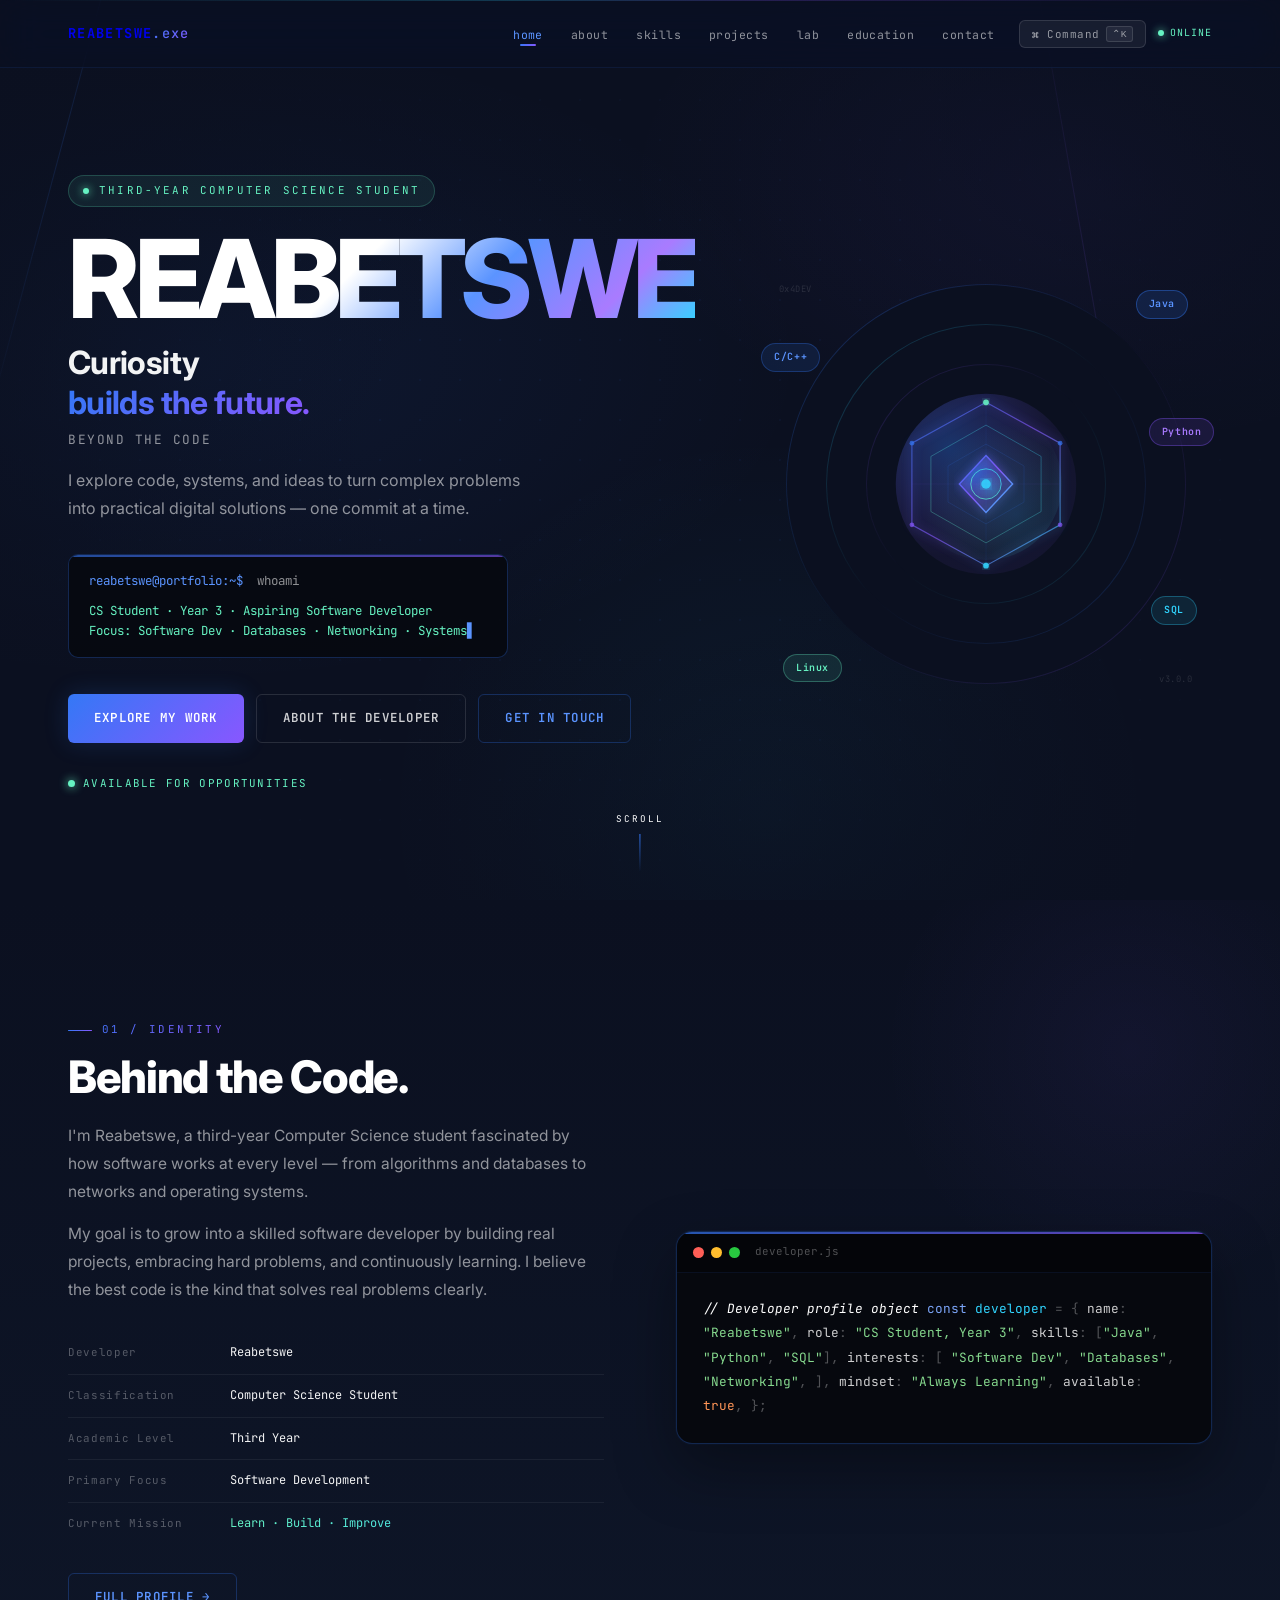
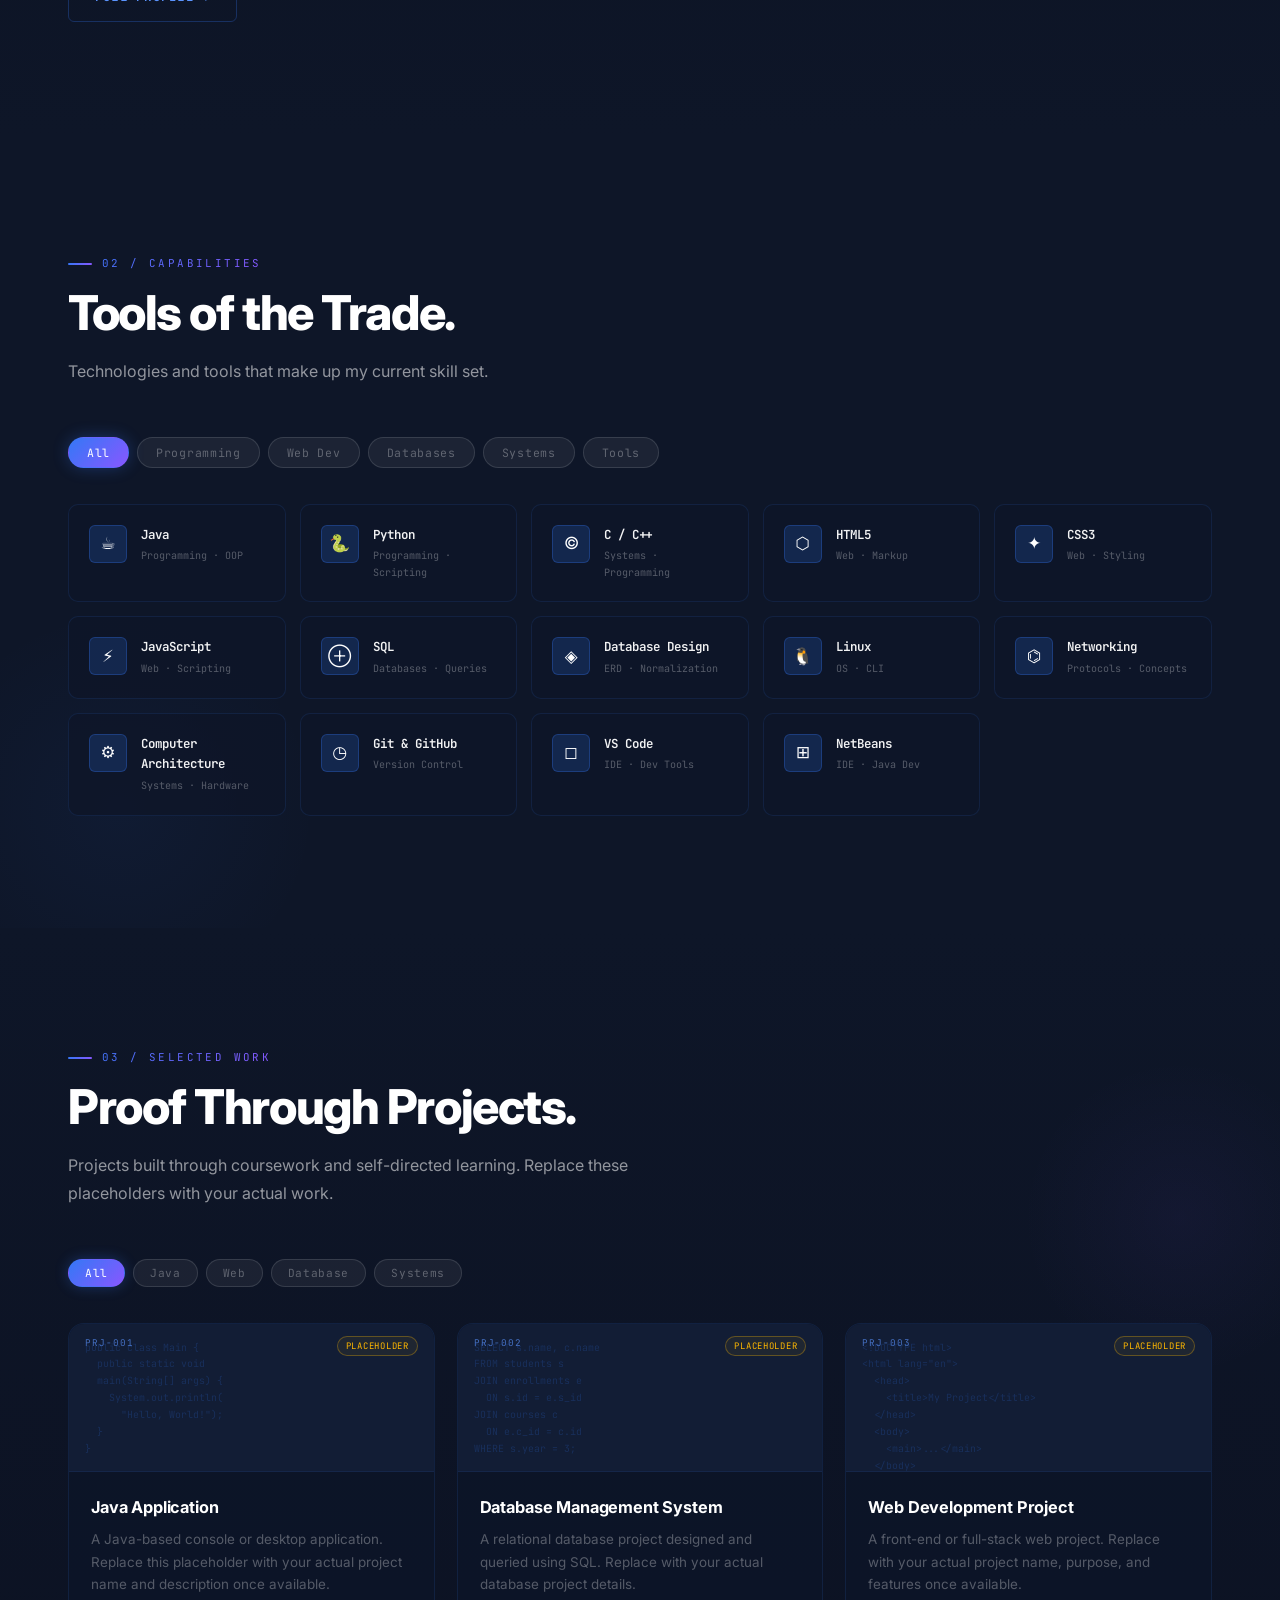
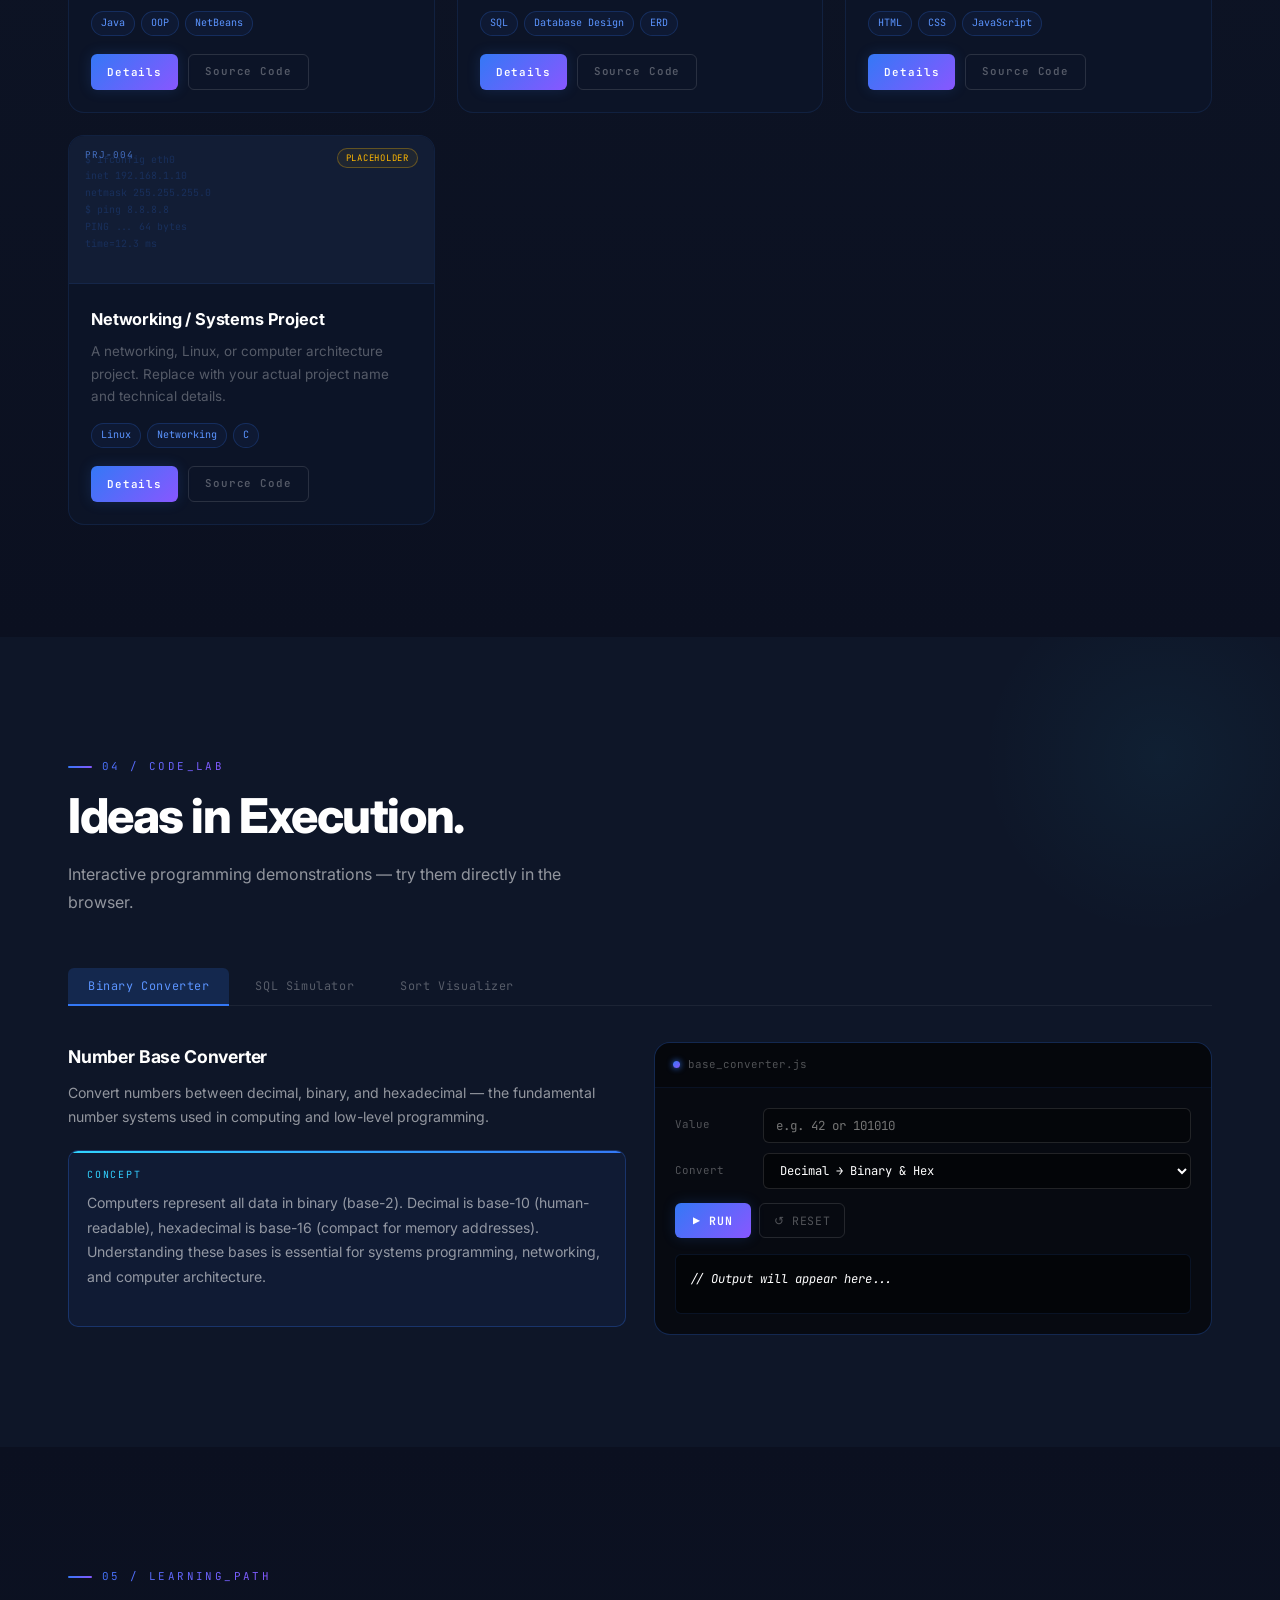
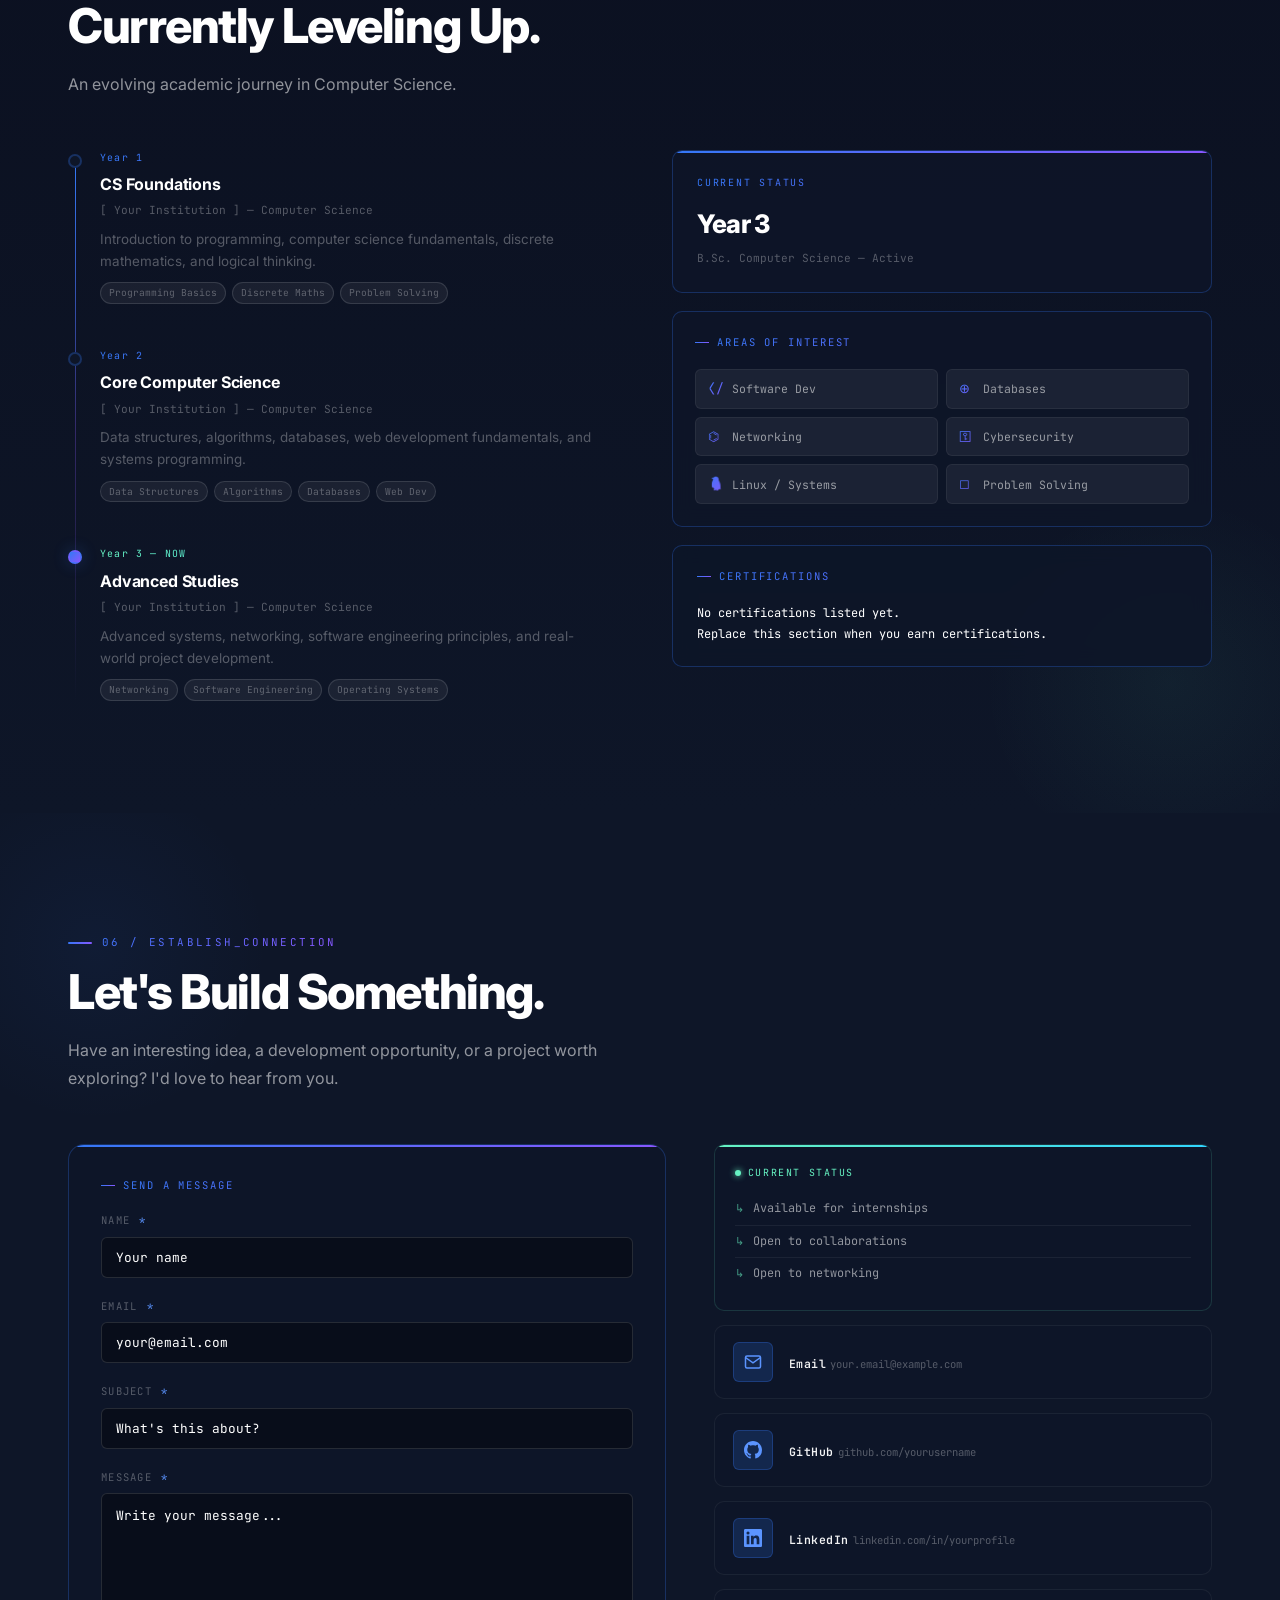
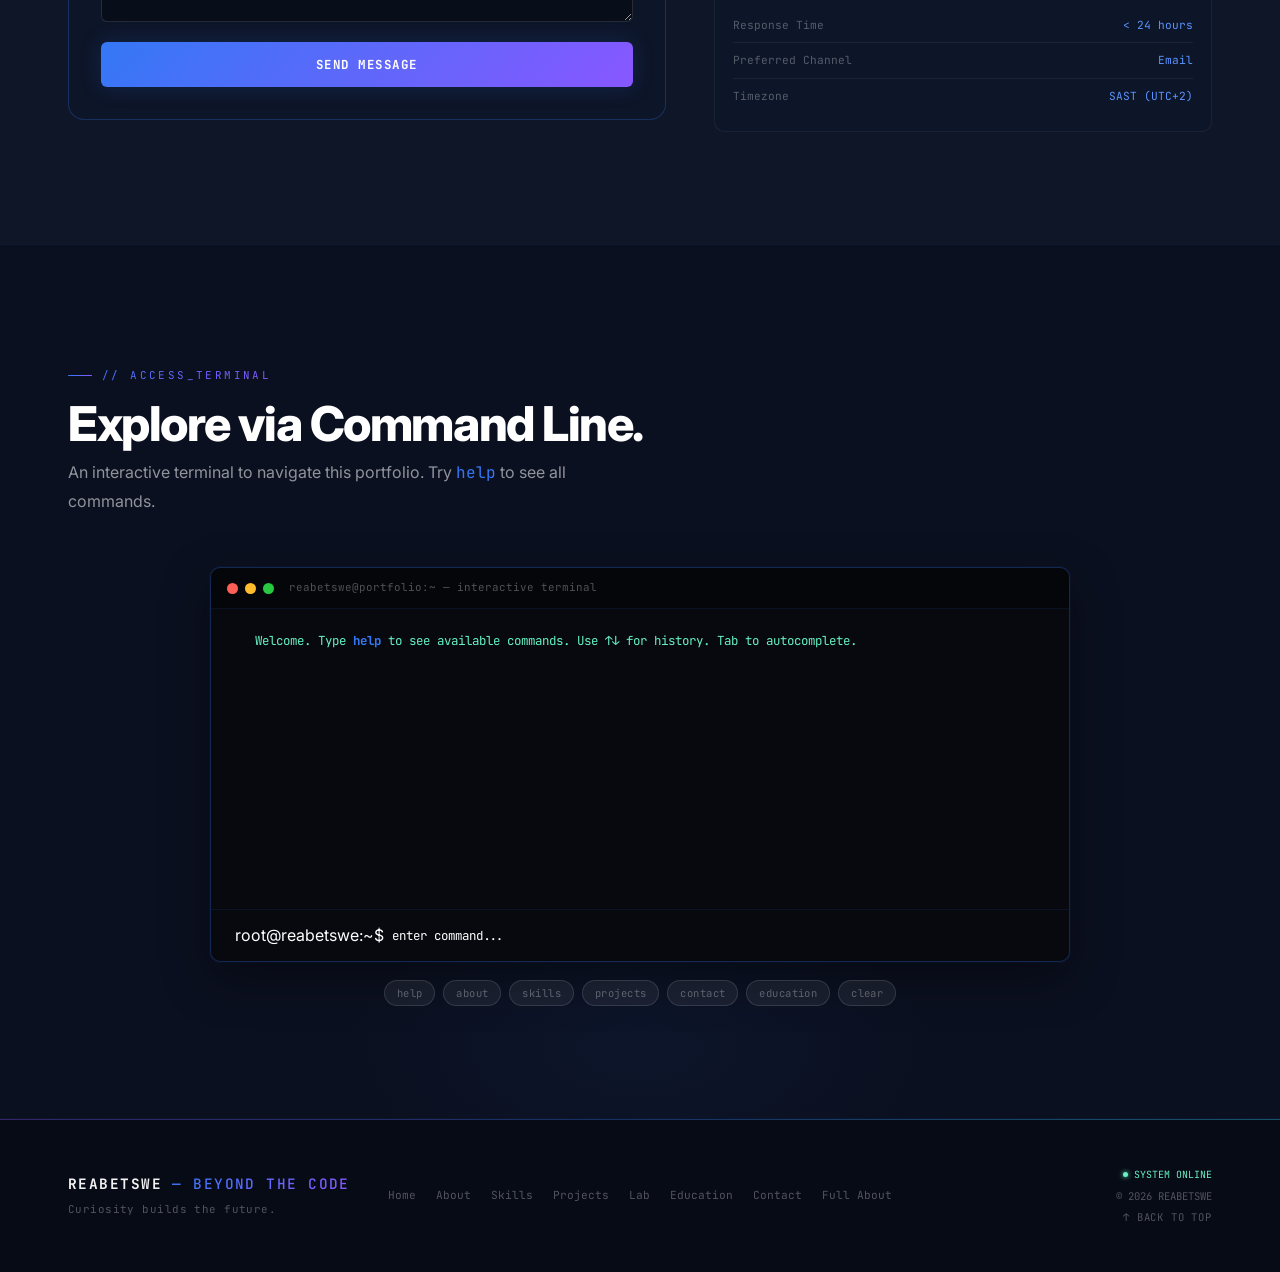
==== commit 735d08a0: "commit" ====
--- a/index.html
+++ b/index.html
@@ -3,12 +3,12 @@
 <head>
   <meta charset="UTF-8" />
   <meta name="viewport" content="width=device-width, initial-scale=1.0" />
-  <title>Reabetswe — Computer Science Student & Developer</title>
-  <meta name="description" content="Portfolio of Reabetswe, a third-year Computer Science student passionate about software development, databases, networking, and building practical digital solutions." />
-  <meta property="og:title"       content="Reabetswe — Developer Portfolio" />
-  <meta property="og:description" content="Third-year Computer Science student. Building the future, one line at a time." />
+  <title>Reabetswe — Beyond the Code</title>
+  <meta name="description" content="Reabetswe — Third-year Computer Science student. Curiosity builds the future. Software development, databases, networking, systems." />
+  <meta property="og:title"       content="Reabetswe — Beyond the Code" />
+  <meta property="og:description" content="Curiosity builds the future. Third-year CS student building practical digital solutions." />
   <meta property="og:type"        content="website" />
-  <meta name="theme-color"        content="#050608" />
+  <meta name="theme-color"        content="#0B1020" />
 
   <link rel="preconnect" href="https://fonts.googleapis.com" />
   <link rel="preconnect" href="https://fonts.gstatic.com" crossorigin />
@@ -20,12 +20,12 @@
 
   <!-- ===================== BOOT SCREEN ===================== -->
   <div id="bootScreen" role="dialog" aria-modal="true" aria-label="Loading portfolio">
-    <div class="boot-logo">REABETSWE<span>.EXE</span></div>
+    <div class="boot-logo">REABETSWE<span class="bl-ext"> — BEYOND THE CODE</span></div>
     <div class="boot-lines" aria-live="polite">
-      <div class="boot-line"><span class="bl-dot"></span> Establishing secure connection...</div>
+      <div class="boot-line"><span class="bl-dot"></span> Initializing curiosity engine...</div>
       <div class="boot-line"><span class="bl-dot"></span> Loading developer profile...</div>
-      <div class="boot-line"><span class="bl-dot"></span> Initializing REABETSWE.EXE...</div>
-      <div class="boot-line"><span class="bl-dot"></span> SYSTEM ONLINE</div>
+      <div class="boot-line"><span class="bl-dot"></span> Compiling creative stack...</div>
+      <div class="boot-line"><span class="bl-dot"></span> Ready. Welcome.</div>
     </div>
     <div class="boot-bar-wrap"><div class="boot-bar"></div></div>
     <button class="boot-skip" id="bootSkip">SKIP →</button>
@@ -40,7 +40,7 @@
   <nav class="nav" id="nav" role="navigation" aria-label="Main navigation">
     <div class="nav-inner">
       <a href="index.html" class="nav-logo" aria-label="Reabetswe — Home">
-        REABETSWE<span class="logo-exe">.exe</span>
+        <span class="nl-name"></span>REABETSWE</span><span class="logo-exe">.exe</span>
       </a>
 
       <ul class="nav-links" role="list">
@@ -100,43 +100,42 @@
 
   <!-- ==================== HERO ==================== -->
   <section class="hero" id="hero" aria-label="Introduction">
+    <div class="hero-bg" aria-hidden="true"></div>
     <div class="hero-grid" aria-hidden="true"></div>
     <div class="hero-vignette" aria-hidden="true"></div>
-    <div class="hero-glow-left" aria-hidden="true"></div>
-    <div class="hero-glow-right" aria-hidden="true"></div>
+    <div class="hero-beam-1" aria-hidden="true"></div>
+    <div class="hero-beam-2" aria-hidden="true"></div>
 
     <div class="hero-inner">
       <!-- Left -->
       <div class="hero-left">
         <div class="hero-eyebrow" aria-hidden="true">
-          <span class="hero-eyebrow-line"></span>
+          <span class="hero-eyebrow-dot"></span>
           THIRD-YEAR COMPUTER SCIENCE STUDENT
         </div>
 
         <h1 class="hero-name">REABETSWE</h1>
 
-        <p class="hero-title" aria-label="Title: Third-year Computer Science Student">
-          THIRD-YEAR COMPUTER SCIENCE STUDENT
-        </p>
-
-        <p class="hero-tagline">
-          Building the future,<br />
-          <span class="blue-word">one line at a time.</span>
-        </p>
+        <div class="hero-tagline-wrap">
+          <p class="hero-tagline">
+            Curiosity<br /><span class="accent-word">builds the future.</span>
+          </p>
+          <p class="hero-sub-tagline">BEYOND THE CODE</p>
+        </div>
 
         <p class="hero-desc">
           I explore code, systems, and ideas to turn complex problems
-          into practical digital solutions.
+          into practical digital solutions — one commit at a time.
         </p>
 
         <!-- Mini terminal prompt -->
         <div class="hero-prompt" aria-label="Terminal prompt">
           <div class="hero-prompt-box">
             <div class="hp-cmd">
-              <span class="hp-prompt">root@reabetswe:~$</span> whoami
+              <span class="hp-prompt">reabetswe@portfolio:~$</span> whoami
             </div>
             <div class="hp-output">
-              Reabetswe — CS Student · Aspiring Software Developer<br />
+              CS Student · Year 3 · Aspiring Software Developer<br />
               Focus: Software Dev · Databases · Networking · Systems<span class="hp-cursor">▋</span>
             </div>
           </div>
@@ -154,59 +153,88 @@
         </div>
       </div>
 
-      <!-- Right: Digital Core -->
+      <!-- Right: Colorful Digital Orb -->
       <div class="hero-right" aria-hidden="true">
-        <div class="core-scene">
-          <!-- Orbiting rings -->
-          <div class="core-ring core-ring-1"></div>
-          <div class="core-ring core-ring-2"></div>
-          <div class="core-ring core-ring-3"></div>
-
-          <!-- Geometric core -->
-          <div class="core-center">
-            <svg class="core-svg" viewBox="0 0 180 180" xmlns="http://www.w3.org/2000/svg">
+        <div class="orb-scene">
+          <!-- Gradient rings -->
+          <div class="orb-ring orb-ring-1"></div>
+          <div class="orb-ring orb-ring-2"></div>
+          <div class="orb-ring orb-ring-3"></div>
+
+          <!-- Core geometric SVG -->
+          <div class="orb-core">
+            <svg class="orb-svg" viewBox="0 0 200 200" xmlns="http://www.w3.org/2000/svg">
               <defs>
-                <radialGradient id="coreGrad" cx="50%" cy="50%" r="50%">
-                  <stop offset="0%"   stop-color="#087FFF" stop-opacity="0.18"/>
-                  <stop offset="100%" stop-color="#087FFF" stop-opacity="0"/>
+                <radialGradient id="orbGrad1" cx="30%" cy="30%" r="60%">
+                  <stop offset="0%"   stop-color="#3478F6" stop-opacity="0.5"/>
+                  <stop offset="100%" stop-color="#8857FF" stop-opacity="0.1"/>
                 </radialGradient>
-                <filter id="coreGlow">
-                  <feGaussianBlur stdDeviation="4" result="blur"/>
+                <radialGradient id="orbGrad2" cx="70%" cy="70%" r="60%">
+                  <stop offset="0%"   stop-color="#31D5FF" stop-opacity="0.3"/>
+                  <stop offset="100%" stop-color="#66F2C2" stop-opacity="0"/>
+                </radialGradient>
+                <linearGradient id="hex1" x1="0%" y1="0%" x2="100%" y2="100%">
+                  <stop offset="0%"   stop-color="#3478F6"/>
+                  <stop offset="50%"  stop-color="#8857FF"/>
+                  <stop offset="100%" stop-color="#31D5FF"/>
+                </linearGradient>
+                <linearGradient id="hex2" x1="100%" y1="0%" x2="0%" y2="100%">
+                  <stop offset="0%"   stop-color="#31D5FF"/>
+                  <stop offset="100%" stop-color="#66F2C2"/>
+                </linearGradient>
+                <filter id="orbGlow">
+                  <feGaussianBlur stdDeviation="5" result="blur"/>
                   <feMerge><feMergeNode in="blur"/><feMergeNode in="SourceGraphic"/></feMerge>
                 </filter>
               </defs>
+
+              <!-- Ambient fill -->
+              <circle cx="100" cy="100" r="95" fill="url(#orbGrad1)" opacity="0.7"/>
+              <circle cx="100" cy="100" r="80" fill="url(#orbGrad2)" opacity="0.5"/>
+
               <!-- Outer hexagon -->
-              <polygon points="90,12 162,51 162,129 90,168 18,129 18,51" fill="none" stroke="#087FFF" stroke-width="1" opacity="0.5" filter="url(#coreGlow)"/>
-              <!-- Inner hex -->
-              <polygon points="90,38 138,65 138,115 90,142 42,115 42,65" fill="none" stroke="#087FFF" stroke-width="1" opacity="0.35"/>
-              <!-- Centre diamond -->
-              <polygon points="90,58 118,90 90,122 62,90" fill="url(#coreGrad)" stroke="#00D9FF" stroke-width="1.2" opacity="0.9" filter="url(#coreGlow)"/>
-              <!-- Cross lines -->
-              <line x1="90" y1="12"  x2="90"  y2="168" stroke="#087FFF" stroke-width="0.4" opacity="0.2"/>
-              <line x1="18" y1="90"  x2="162" y2="90"  stroke="#087FFF" stroke-width="0.4" opacity="0.2"/>
-              <!-- Center dot -->
-              <circle cx="90" cy="90" r="4" fill="#087FFF" opacity="0.9" filter="url(#coreGlow)"/>
-              <circle cx="90" cy="90" r="12" fill="none" stroke="#087FFF" stroke-width="0.6" opacity="0.4"/>
-              <!-- Corner marks -->
-              <circle cx="90"  cy="12"  r="2.5" fill="#00D9FF" opacity="0.6"/>
-              <circle cx="162" cy="51"  r="2"   fill="#087FFF" opacity="0.5"/>
-              <circle cx="162" cy="129" r="2"   fill="#087FFF" opacity="0.5"/>
-              <circle cx="90"  cy="168" r="2.5" fill="#00D9FF" opacity="0.6"/>
-              <circle cx="18"  cy="51"  r="2"   fill="#087FFF" opacity="0.5"/>
-              <circle cx="18"  cy="129" r="2"   fill="#087FFF" opacity="0.5"/>
+              <polygon points="100,14 178,57 178,143 100,186 22,143 22,57"
+                fill="none" stroke="url(#hex1)" stroke-width="1.2" opacity="0.65" filter="url(#orbGlow)"/>
+              <!-- Mid hexagon -->
+              <polygon points="100,38 158,71 158,129 100,162 42,129 42,71"
+                fill="none" stroke="url(#hex2)" stroke-width="0.8" opacity="0.4"/>
+              <!-- Inner hexagon -->
+              <polygon points="100,58 140,81 140,119 100,142 60,119 60,81"
+                fill="none" stroke="#3478F6" stroke-width="0.6" opacity="0.25"/>
+
+              <!-- Central diamond -->
+              <polygon points="100,70 128,100 100,130 72,100"
+                fill="url(#orbGrad1)" stroke="url(#hex1)" stroke-width="1.5"
+                opacity="0.95" filter="url(#orbGlow)"/>
+
+              <!-- Inner circle -->
+              <circle cx="100" cy="100" r="16" fill="url(#orbGrad2)" stroke="url(#hex2)" stroke-width="1" opacity="0.8"/>
+              <circle cx="100" cy="100" r="5" fill="#31D5FF" opacity="0.9" filter="url(#orbGlow)"/>
+
+              <!-- Axis lines -->
+              <line x1="100" y1="14" x2="100" y2="186" stroke="#3478F6" stroke-width="0.4" opacity="0.18"/>
+              <line x1="22"  y1="100" x2="178" y2="100" stroke="#8857FF" stroke-width="0.4" opacity="0.15"/>
+
+              <!-- Vertex dots -->
+              <circle cx="100" cy="14"  r="3" fill="#66F2C2" opacity="0.9" filter="url(#orbGlow)"/>
+              <circle cx="178" cy="57"  r="2.5" fill="#3478F6" opacity="0.7"/>
+              <circle cx="178" cy="143" r="2.5" fill="#8857FF" opacity="0.7"/>
+              <circle cx="100" cy="186" r="3" fill="#31D5FF" opacity="0.9" filter="url(#orbGlow)"/>
+              <circle cx="22"  cy="57"  r="2.5" fill="#3478F6" opacity="0.7"/>
+              <circle cx="22"  cy="143" r="2.5" fill="#8857FF" opacity="0.7"/>
             </svg>
           </div>
 
-          <!-- Floating tech nodes -->
-          <div class="tech-node tn-1">Java</div>
-          <div class="tech-node tn-2">Python</div>
-          <div class="tech-node tn-3">SQL</div>
-          <div class="tech-node tn-4">Linux</div>
-          <div class="tech-node tn-5">C/C++</div>
-
-          <!-- Coordinate labels -->
-          <div class="core-coords cc-tl">0x4DEV</div>
-          <div class="core-coords cc-br">SYS::ACTIVE</div>
+          <!-- Floating skill pills -->
+          <div class="orb-pill op-1">Java</div>
+          <div class="orb-pill op-2">Python</div>
+          <div class="orb-pill op-3">SQL</div>
+          <div class="orb-pill op-4">Linux</div>
+          <div class="orb-pill op-5">C/C++</div>
+
+          <!-- Corner coords -->
+          <div class="orb-coord oc-tl">0x4DEV</div>
+          <div class="orb-coord oc-br">v3.0.0</div>
         </div>
       </div>
     </div>
@@ -223,7 +251,7 @@
       <div class="section-eyebrow reveal">01 / IDENTITY</div>
       <div class="about-grid">
         <div class="about-text reveal">
-          <h2 id="about-h2">Behind the Code.</h2>
+          <h2 id="about-h2">Behind the <span class="grad-text"></span>Code.</span></h2>
           <p>
             I'm Reabetswe, a third-year Computer Science student fascinated by how software works
             at every level — from algorithms and databases to networks and operating systems.
@@ -278,7 +306,7 @@
   <section class="section skills-section" id="skills" aria-labelledby="skills-h2">
     <div class="container">
       <div class="section-eyebrow reveal">02 / CAPABILITIES</div>
-      <h2 class="section-h2 reveal" id="skills-h2">Tools of the Trade.</h2>
+      <h2 class="section-h2 reveal" id="skills-h2">Tools of the <span class="grad-text"></span>Trade.</span></h2>
       <p class="section-lead reveal">Technologies and tools that make up my current skill set.</p>
 
       <!-- Category buttons -->
@@ -349,7 +377,7 @@
   <section class="section projects-section" id="projects" aria-labelledby="projects-h2">
     <div class="container">
       <div class="section-eyebrow reveal">03 / SELECTED WORK</div>
-      <h2 class="section-h2 reveal" id="projects-h2">Proof Through Projects.</h2>
+      <h2 class="section-h2 reveal" id="projects-h2">Proof Through <span class="grad-text"></span>Projects.</span></h2>
       <p class="section-lead reveal">Projects built through coursework and self-directed learning. Replace these placeholders with your actual work.</p>
 
       <!-- Filters -->
@@ -516,7 +544,7 @@
   <section class="section codelab-section" id="codelab" aria-labelledby="lab-h2">
     <div class="container">
       <div class="section-eyebrow reveal">04 / CODE_LAB</div>
-      <h2 class="section-h2 reveal" id="lab-h2">Ideas in Execution.</h2>
+      <h2 class="section-h2 reveal" id="lab-h2">Ideas in <span class="grad-text"></span>Execution.</span></h2>
       <p class="section-lead reveal">Interactive programming demonstrations — try them directly in the browser.</p>
 
       <div class="codelab-tabs reveal" role="tablist" aria-label="Code Lab demos">
@@ -649,7 +677,7 @@
   <section class="section education-section" id="education" aria-labelledby="edu-h2">
     <div class="container">
       <div class="section-eyebrow reveal">05 / LEARNING_PATH</div>
-      <h2 class="section-h2 reveal" id="edu-h2">Currently Leveling Up.</h2>
+      <h2 class="section-h2 reveal" id="edu-h2">Currently <span class="grad-text"></span>Leveling Up.</span></h2>
       <p class="section-lead reveal">An evolving academic journey in Computer Science.</p>
 
       <div class="education-layout">
@@ -732,7 +760,7 @@
   <section class="section contact-section" id="contact" aria-labelledby="contact-h2">
     <div class="container">
       <div class="section-eyebrow reveal">06 / ESTABLISH_CONNECTION</div>
-      <h2 class="section-h2 reveal" id="contact-h2">Let's Build Something.</h2>
+      <h2 class="section-h2 reveal" id="contact-h2">Let's Build <span class="grad-text"></span>Something.</span></h2>
       <p class="section-lead reveal">Have an interesting idea, a development opportunity, or a project worth exploring? I'd love to hear from you.</p>
 
       <div class="contact-grid">
@@ -827,7 +855,7 @@
   <section class="section terminal-section" id="terminal" aria-labelledby="terminal-h2">
     <div class="container">
       <div class="section-eyebrow reveal">// ACCESS_TERMINAL</div>
-      <h2 class="section-h2 reveal" id="terminal-h2" style="margin-bottom:8px;">Explore via Command Line.</h2>
+      <h2 class="section-h2 reveal" id="terminal-h2" style="margin-bottom:8px;">Explore via <span class="grad-text"></span>Command Line.</span></h2>
       <p class="section-lead reveal">An interactive terminal to navigate this portfolio. Try <code style="color:var(--blue);font-family:var(--font-mono)">help</code> to see all commands.</p>
 
       <div class="terminal-wrap reveal">
@@ -868,8 +896,8 @@
     <div class="container">
       <div class="footer-inner">
         <div>
-          <div class="footer-logo">REABETSWE<span class="exe">.EXE</span></div>
-          <div class="footer-tagline">Designed with curiosity. Built with code.</div>
+          <div class="footer-logo">REABETSWE<span class="exe"> — BEYOND THE CODE</span></div>
+          <div class="footer-tagline">Curiosity builds the future.</div>
         </div>
         <nav class="footer-links" aria-label="Footer navigation">
           <a href="#hero">Home</a>
--- a/styles/main.css
+++ b/styles/main.css
@@ -1,6 +1,6 @@
 /* ====================================================================
-   MAIN.CSS — REABETSWE.EXE // SYSTEM OVERRIDE
-   Global design tokens, shared components, layout primitives
+   MAIN.CSS — REABETSWE — BEYOND THE CODE
+   Competition-quality design system
    ==================================================================== */
 
 @media (prefers-reduced-motion: reduce) {
@@ -11,204 +11,269 @@
   }
 }
 
-*, *::before, *::after {
-  box-sizing: border-box;
-  margin: 0;
-  padding: 0;
-}
-
+*, *::before, *::after { box-sizing: border-box; margin: 0; padding: 0; }
+
+/* ================================================================
+   DESIGN TOKENS
+================================================================ */
 :root {
-  /* Color system */
-  --obsidian:       #050608;
-  --midnight:       #080E1B;
-  --navy:           #0C1829;
-  --navy-light:     #0F2040;
-  --blue:           #087FFF;
-  --blue-bright:    #1A8FFF;
-  --blue-dim:       #0560C0;
-  --cyan:           #00D9FF;
-  --white:          #FFFFFF;
-  --white-90:       rgba(255,255,255,0.9);
-  --white-70:       rgba(255,255,255,0.7);
-  --white-45:       rgba(255,255,255,0.45);
-  --white-20:       rgba(255,255,255,0.2);
-  --white-08:       rgba(255,255,255,0.08);
-  --blue-glow:      rgba(8, 127, 255, 0.12);
-  --blue-glow-md:   rgba(8, 127, 255, 0.22);
-  --blue-border:    rgba(8, 127, 255, 0.25);
-  --blue-border-hi: rgba(8, 127, 255, 0.55);
-  --cyan-glow:      rgba(0, 217, 255, 0.15);
-  --green:          #00E887;
-  --red:            #FF4757;
-  --yellow:         #FFB800;
-
-  /* Typography */
+  /* === Core palette === */
+  --navy:          #0B1020;
+  --navy-mid:      #0E1628;
+  --navy-light:    #121D35;
+  --navy-panel:    rgba(14,22,40,0.85);
+
+  --blue:          #3478F6;
+  --blue-light:    #5B94FF;
+  --blue-dim:      #1E56CC;
+  --purple:        #8857FF;
+  --purple-light:  #A97BFF;
+  --cyan:          #31D5FF;
+  --cyan-dim:      #1AAFDA;
+  --mint:          #66F2C2;
+  --mint-dim:      #3DC49A;
+
+  --white:         #FFFFFF;
+  --white-95:      rgba(255,255,255,0.95);
+  --white-80:      rgba(255,255,255,0.80);
+  --white-55:      rgba(255,255,255,0.55);
+  --white-30:      rgba(255,255,255,0.30);
+  --white-12:      rgba(255,255,255,0.12);
+  --white-06:      rgba(255,255,255,0.06);
+
+  /* === Glow & border helpers === */
+  --glow-blue:     rgba(52,120,246,0.18);
+  --glow-blue-md:  rgba(52,120,246,0.30);
+  --glow-purple:   rgba(136,87,255,0.18);
+  --glow-cyan:     rgba(49,213,255,0.15);
+  --glow-mint:     rgba(102,242,194,0.15);
+  --border-blue:   rgba(52,120,246,0.28);
+  --border-purple: rgba(136,87,255,0.28);
+  --border-cyan:   rgba(49,213,255,0.20);
+
+  /* === Gradients === */
+  --grad-primary:  linear-gradient(135deg, var(--blue) 0%, var(--purple) 100%);
+  --grad-cyan:     linear-gradient(135deg, var(--cyan) 0%, var(--blue) 100%);
+  --grad-mint:     linear-gradient(135deg, var(--mint) 0%, var(--cyan) 100%);
+  --grad-warm:     linear-gradient(135deg, var(--purple) 0%, var(--blue) 50%, var(--cyan) 100%);
+  --grad-text:     linear-gradient(135deg, var(--blue-light) 0%, var(--purple-light) 60%, var(--cyan) 100%);
+
+  /* === Semantic status === */
+  --green:         #22D98A;
+  --red:           #FF4D6A;
+  --yellow:        #FFB800;
+  --orange:        #FF7A35;
+
+  /* === Typography === */
   --font-sans:    'Inter', system-ui, sans-serif;
-  --font-mono:    'JetBrains Mono', 'Fira Code', 'Courier New', monospace;
+  --font-mono:    'JetBrains Mono', 'Fira Code', monospace;
   --font-display: 'Inter', system-ui, sans-serif;
 
-  /* Layout */
-  --nav-height:   64px;
+  /* === Layout === */
+  --nav-height:   68px;
   --max-width:    1200px;
-  --section-pad:  110px;
-
-  /* Animation */
+  --section-pad:  112px;
+  --radius-sm:    6px;
+  --radius-md:    10px;
+  --radius-lg:    16px;
+  --radius-xl:    24px;
+
+  /* === Motion === */
+  --ease-spring:  cubic-bezier(0.175, 0.885, 0.32, 1.275);
   --ease-out:     cubic-bezier(0.16, 1, 0.3, 1);
-  --ease-in-out:  cubic-bezier(0.4, 0, 0.2, 1);
-  --t-fast:       0.15s;
-  --t-base:       0.28s;
-  --t-slow:       0.5s;
-}
-
-/* ===================== BASE ===================== */
+  --ease-smooth:  cubic-bezier(0.4, 0, 0.2, 1);
+  --t-xs:         0.12s;
+  --t-sm:         0.22s;
+  --t-base:       0.30s;
+  --t-slow:       0.55s;
+}
+
+/* ================================================================
+   BASE
+================================================================ */
 html { scroll-behavior: smooth; font-size: 16px; }
 
 body {
-  background-color: var(--obsidian);
+  background-color: var(--navy);
   color: var(--white);
   font-family: var(--font-sans);
   line-height: 1.65;
   overflow-x: hidden;
   min-height: 100vh;
   -webkit-font-smoothing: antialiased;
-  -moz-osx-font-smoothing: grayscale;
-}
-
-/* ===================== BACKGROUND CANVASES ===================== */
+}
+
+::selection {
+  background: rgba(52,120,246,0.35);
+  color: var(--white);
+}
+
+/* Custom scrollbar */
+::-webkit-scrollbar { width: 6px; }
+::-webkit-scrollbar-track { background: var(--navy); }
+::-webkit-scrollbar-thumb { background: var(--border-blue); border-radius: 3px; }
+::-webkit-scrollbar-thumb:hover { background: var(--blue-dim); }
+
+/* ================================================================
+   BACKGROUND CANVASES
+================================================================ */
 #matrixCanvas {
   position: fixed; inset: 0;
   pointer-events: none; z-index: 0;
-  opacity: 0.025;
+  opacity: 0.03;
 }
 #particleCanvas {
   position: fixed; inset: 0;
   pointer-events: none; z-index: 1;
-  opacity: 0.6;
-}
-
-/* ===================== SCAN LINE ===================== */
+  opacity: 0.55;
+}
+
+/* ================================================================
+   SCAN LINE
+================================================================ */
 .scan-line {
   position: fixed;
   top: 0; left: 0; right: 0;
   height: 1px;
-  background: linear-gradient(90deg, transparent 0%, var(--cyan) 50%, transparent 100%);
-  opacity: 0.18;
-  animation: scanDown 8s linear infinite;
+  background: linear-gradient(90deg, transparent 0%, var(--cyan) 40%, var(--purple) 60%, transparent 100%);
+  opacity: 0.22;
+  animation: scanDown 9s linear infinite;
   pointer-events: none;
   z-index: 9998;
 }
 @keyframes scanDown {
-  0%   { top: -2px; }
-  100% { top: 100vh; }
-}
-
-/* ===================== BOOT SCREEN ===================== */
+  0%   { top: -2px; opacity: 0.3; }
+  50%  { opacity: 0.15; }
+  100% { top: 100vh; opacity: 0; }
+}
+
+/* ================================================================
+   BOOT SCREEN
+================================================================ */
 #bootScreen {
   position: fixed; inset: 0;
-  background: var(--obsidian);
+  background: var(--navy);
   z-index: 99999;
   display: flex;
   flex-direction: column;
   align-items: center;
   justify-content: center;
-  gap: 0;
-  transition: opacity 0.6s var(--ease-out);
-}
-#bootScreen.fade-out {
-  opacity: 0;
+  transition: opacity 0.7s var(--ease-out);
+  overflow: hidden;
+}
+/* Ambient glow behind boot logo */
+#bootScreen::before {
+  content: '';
+  position: absolute;
+  top: 50%; left: 50%;
+  transform: translate(-50%, -60%);
+  width: 500px; height: 300px;
+  background: radial-gradient(ellipse, rgba(52,120,246,0.12) 0%, transparent 70%);
   pointer-events: none;
 }
-#bootScreen.hidden { display: none; }
+#bootScreen.fade-out { opacity: 0; pointer-events: none; }
+#bootScreen.hidden   { display: none; }
 
 .boot-logo {
   font-family: var(--font-mono);
-  font-size: clamp(1.4rem, 4vw, 2.2rem);
+  font-size: clamp(1.2rem, 4vw, 1.9rem);
   font-weight: 700;
-  letter-spacing: 0.18em;
+  letter-spacing: 0.22em;
   color: var(--white);
-  margin-bottom: 40px;
-}
-.boot-logo span { color: var(--blue); }
+  margin-bottom: 48px;
+  position: relative;
+}
+.boot-logo .bl-ext {
+  background: var(--grad-primary);
+  -webkit-background-clip: text;
+  -webkit-text-fill-color: transparent;
+  background-clip: text;
+}
 
 .boot-lines {
   display: flex;
   flex-direction: column;
-  gap: 10px;
-  min-width: 340px;
-  max-width: 460px;
+  gap: 12px;
+  min-width: 320px;
+  max-width: 420px;
 }
 .boot-line {
   font-family: var(--font-mono);
-  font-size: 0.78rem;
-  color: var(--white-45);
-  letter-spacing: 0.04em;
+  font-size: 0.75rem;
+  color: var(--white-55);
+  letter-spacing: 0.03em;
   display: flex;
   align-items: center;
   gap: 10px;
   opacity: 0;
-  transform: translateX(-8px);
-  transition: opacity 0.35s ease, transform 0.35s ease;
+  transform: translateX(-10px);
+  transition: opacity 0.4s ease, transform 0.4s ease;
 }
 .boot-line.show { opacity: 1; transform: none; }
-.boot-line.done { color: var(--green); }
-.boot-line.done .bl-dot { background: var(--green); box-shadow: 0 0 6px var(--green); }
+.boot-line.done { color: var(--mint); }
+.boot-line.done .bl-dot { background: var(--mint); box-shadow: 0 0 8px var(--mint); }
 .bl-dot {
   width: 6px; height: 6px;
   border-radius: 50%;
-  background: var(--white-45);
+  background: var(--white-30);
   flex-shrink: 0;
+  transition: background 0.3s, box-shadow 0.3s;
 }
 
 .boot-bar-wrap {
-  margin-top: 36px;
-  width: 340px;
-  height: 2px;
-  background: var(--white-08);
+  margin-top: 40px;
+  width: 320px;
+  height: 3px;
+  background: var(--white-06);
   border-radius: 2px;
   overflow: hidden;
 }
 .boot-bar {
   height: 100%;
   width: 0%;
-  background: linear-gradient(90deg, var(--blue), var(--cyan));
+  background: var(--grad-primary);
   border-radius: 2px;
-  transition: width 0.1s linear;
-  box-shadow: 0 0 8px var(--blue);
+  transition: width 0.12s linear;
+  box-shadow: 0 0 10px var(--blue);
 }
 .boot-skip {
-  margin-top: 28px;
+  margin-top: 32px;
   font-family: var(--font-mono);
   font-size: 0.68rem;
-  color: var(--white-45);
-  letter-spacing: 0.1em;
+  color: var(--white-30);
+  letter-spacing: 0.12em;
   background: none;
-  border: none;
+  border: 1px solid var(--white-12);
   cursor: pointer;
-  padding: 6px 12px;
-  border-radius: 3px;
-  transition: color var(--t-base), background var(--t-base);
+  padding: 6px 16px;
+  border-radius: 4px;
+  transition: all var(--t-base);
 }
 .boot-skip:hover, .boot-skip:focus-visible {
-  color: var(--white-70);
-  background: var(--white-08);
+  color: var(--white-80);
+  border-color: var(--border-blue);
+  background: var(--glow-blue);
   outline: none;
 }
 
-/* ===================== NAVIGATION ===================== */
+/* ================================================================
+   NAVIGATION
+================================================================ */
 .nav {
   position: fixed;
   top: 0; left: 0; right: 0;
   height: var(--nav-height);
   z-index: 1000;
-  background: rgba(5, 6, 8, 0.7);
-  backdrop-filter: blur(16px) saturate(1.4);
-  -webkit-backdrop-filter: blur(16px);
-  border-bottom: 1px solid rgba(8, 127, 255, 0.12);
-  transition: background var(--t-base), border-color var(--t-base);
+  background: rgba(11,16,32,0.6);
+  backdrop-filter: blur(20px) saturate(1.6);
+  -webkit-backdrop-filter: blur(20px);
+  border-bottom: 1px solid rgba(52,120,246,0.1);
+  transition: background var(--t-base), border-color var(--t-base), box-shadow var(--t-base);
 }
 .nav.scrolled {
-  background: rgba(5, 6, 8, 0.95);
-  border-color: var(--blue-border);
+  background: rgba(11,16,32,0.96);
+  border-color: var(--border-blue);
+  box-shadow: 0 1px 40px rgba(0,0,0,0.3);
 }
 .nav-inner {
   max-width: var(--max-width);
@@ -217,111 +282,115 @@
   height: 100%;
   display: flex;
   align-items: center;
-  gap: 16px;
-}
+  gap: 12px;
+}
+
+/* Logo */
 .nav-logo {
   font-family: var(--font-mono);
-  font-size: 0.88rem;
+  font-size: 0.85rem;
   font-weight: 700;
-  letter-spacing: 0.12em;
-  color: var(--white);
+  letter-spacing: 0.1em;
   text-decoration: none;
   display: flex;
   align-items: center;
-  gap: 0;
   flex-shrink: 0;
 }
-.logo-exe { color: var(--blue); font-weight: 400; opacity: 0.8; }
-
+.nl-name { color: var(--white-95); }
+.logo-exe {
+  background: var(--grad-primary);
+  -webkit-background-clip: text;
+  -webkit-text-fill-color: transparent;
+  background-clip: text;
+  font-weight: 500;
+}
+
+/* Links */
 .nav-links {
   list-style: none;
   display: flex;
   align-items: center;
-  gap: 4px;
+  gap: 2px;
   margin-left: auto;
 }
 .nav-link {
   font-family: var(--font-mono);
-  font-size: 0.73rem;
-  color: var(--white-45);
+  font-size: 0.72rem;
+  color: var(--white-55);
   text-decoration: none;
-  padding: 5px 12px;
-  border-radius: 4px;
-  transition: color var(--t-base), background var(--t-base);
+  padding: 5px 13px;
+  border-radius: var(--radius-sm);
+  transition: color var(--t-sm), background var(--t-sm);
   letter-spacing: 0.04em;
   position: relative;
 }
-.nav-link:hover {
-  color: var(--white-90);
-  background: var(--white-08);
-}
-.nav-link.active {
-  color: var(--blue);
-}
+.nav-link:hover { color: var(--white-95); background: var(--white-06); }
+.nav-link.active { color: var(--blue-light); }
 .nav-link.active::after {
   content: '';
   position: absolute;
-  bottom: 2px; left: 50%; transform: translateX(-50%);
-  width: 14px; height: 2px;
-  background: var(--blue);
+  bottom: 1px; left: 50%;
+  transform: translateX(-50%);
+  width: 16px; height: 2px;
+  background: var(--grad-primary);
   border-radius: 2px;
 }
 
-/* Nav right cluster */
+/* Nav right */
 .nav-right {
   display: flex;
   align-items: center;
-  gap: 14px;
+  gap: 12px;
   flex-shrink: 0;
 }
 .nav-cmd-btn {
   font-family: var(--font-mono);
-  font-size: 0.7rem;
-  color: var(--white-45);
-  background: var(--white-08);
-  border: 1px solid var(--white-20);
-  padding: 5px 10px;
-  border-radius: 5px;
+  font-size: 0.68rem;
+  color: var(--white-55);
+  background: var(--white-06);
+  border: 1px solid var(--white-12);
+  padding: 5px 12px;
+  border-radius: var(--radius-sm);
   cursor: pointer;
   display: flex;
   align-items: center;
-  gap: 6px;
+  gap: 7px;
   transition: all var(--t-base);
   letter-spacing: 0.04em;
   white-space: nowrap;
 }
 .nav-cmd-btn:hover, .nav-cmd-btn:focus-visible {
-  color: var(--white-90);
-  border-color: var(--blue-border);
-  background: var(--blue-glow);
+  color: var(--white-95);
+  border-color: var(--border-blue);
+  background: var(--glow-blue);
   outline: none;
 }
 .cmd-kbd {
-  font-size: 0.62rem;
-  background: var(--white-08);
+  font-size: 0.6rem;
+  background: var(--white-06);
   padding: 1px 5px;
   border-radius: 3px;
-  border: 1px solid var(--white-20);
+  border: 1px solid var(--white-12);
 }
 .nav-status {
   display: flex;
   align-items: center;
   gap: 6px;
   font-family: var(--font-mono);
-  font-size: 0.65rem;
-  color: var(--green);
+  font-size: 0.62rem;
+  color: var(--mint);
   letter-spacing: 0.1em;
 }
 .status-dot {
   width: 6px; height: 6px;
   border-radius: 50%;
-  background: var(--green);
-  box-shadow: 0 0 7px var(--green);
+  background: var(--mint);
+  box-shadow: 0 0 8px var(--mint);
   animation: statusPulse 2.5s ease-in-out infinite;
 }
 @keyframes statusPulse {
-  0%, 100% { opacity: 1; }
-  50%       { opacity: 0.4; }
+  0%, 100% { opacity: 1; box-shadow: 0 0 8px var(--mint); }
+  50%       { opacity: 0.4; box-shadow: 0 0 3px var(--mint); }
 }
 .nav-toggle {
   display: none;
@@ -336,22 +405,24 @@
 .nav-toggle span {
   display: block;
   width: 22px; height: 1.5px;
-  background: var(--white-70);
+  background: var(--white-80);
   border-radius: 2px;
   transition: all var(--t-base);
 }
 
-/* ===================== MOBILE MENU ===================== */
+/* ================================================================
+   MOBILE MENU
+================================================================ */
 .mobile-menu {
   position: fixed;
   top: var(--nav-height);
   left: 0; right: 0;
-  background: rgba(5, 6, 8, 0.98);
-  border-bottom: 1px solid var(--blue-border);
-  backdrop-filter: blur(20px);
+  background: rgba(11,16,32,0.98);
+  border-bottom: 1px solid var(--border-blue);
+  backdrop-filter: blur(24px);
   z-index: 999;
-  padding: 12px 0 20px;
-  transform: translateY(-6px);
+  padding: 12px 0 24px;
+  transform: translateY(-8px);
   opacity: 0;
   pointer-events: none;
   transition: all var(--t-base);
@@ -362,67 +433,64 @@
   pointer-events: all;
 }
 .mobile-menu ul { list-style: none; padding: 0 24px; }
-.mobile-menu ul li { border-bottom: 1px solid rgba(255,255,255,0.06); }
+.mobile-menu ul li { border-bottom: 1px solid var(--white-06); }
 .mobile-menu ul li:last-child { border-bottom: none; }
 .mobile-menu ul li a {
   font-family: var(--font-mono);
-  font-size: 0.85rem;
-  color: var(--white-70);
+  font-size: 0.88rem;
+  color: var(--white-55);
   text-decoration: none;
   padding: 14px 0;
   display: block;
   letter-spacing: 0.05em;
-  transition: color var(--t-base);
+  transition: color var(--t-sm);
 }
 .mobile-menu ul li a:hover,
-.mobile-menu ul li a.active { color: var(--blue); }
-
-/* ===================== COMMAND PALETTE ===================== */
+.mobile-menu ul li a.active {
+  background: var(--grad-primary);
+  -webkit-background-clip: text;
+  -webkit-text-fill-color: transparent;
+  background-clip: text;
+}
+
+/* ================================================================
+   COMMAND PALETTE
+================================================================ */
 .cmd-palette-overlay {
   position: fixed; inset: 0;
-  background: rgba(0, 0, 0, 0.7);
-  backdrop-filter: blur(8px);
+  background: rgba(0,0,0,0.75);
+  backdrop-filter: blur(12px);
   z-index: 10000;
   display: flex;
   align-items: flex-start;
   justify-content: center;
-  padding-top: 15vh;
+  padding-top: 14vh;
   opacity: 0;
   pointer-events: none;
   transition: opacity var(--t-base);
 }
-.cmd-palette-overlay.open {
-  opacity: 1;
-  pointer-events: all;
-}
+.cmd-palette-overlay.open { opacity: 1; pointer-events: all; }
 .cmd-palette-box {
-  background: var(--midnight);
-  border: 1px solid var(--blue-border);
-  border-radius: 10px;
+  background: var(--navy-mid);
+  border: 1px solid var(--border-blue);
+  border-radius: var(--radius-lg);
   width: 100%;
   max-width: 560px;
   margin: 0 20px;
   overflow: hidden;
-  box-shadow: 0 24px 80px rgba(0,0,0,0.6), 0 0 40px rgba(8,127,255,0.1);
-  transform: translateY(-12px) scale(0.98);
+  box-shadow: 0 32px 80px rgba(0,0,0,0.6), 0 0 0 1px var(--glow-blue);
+  transform: translateY(-14px) scale(0.97);
   transition: transform var(--t-base) var(--ease-out);
 }
-.cmd-palette-overlay.open .cmd-palette-box {
-  transform: translateY(0) scale(1);
-}
+.cmd-palette-overlay.open .cmd-palette-box { transform: none; }
 .cmd-palette-input-row {
   display: flex;
   align-items: center;
   gap: 12px;
   padding: 16px 20px;
-  border-bottom: 1px solid rgba(255,255,255,0.07);
-}
-.cp-icon {
-  font-family: var(--font-mono);
-  font-size: 0.9rem;
-  color: var(--blue);
-  flex-shrink: 0;
-}
+  border-bottom: 1px solid var(--white-06);
+}
+.cp-icon { font-size: 0.9rem; color: var(--blue); flex-shrink: 0; }
 .cmd-palette-input {
   flex: 1;
   background: none;
@@ -432,15 +500,14 @@
   font-size: 0.9rem;
   color: var(--white);
   caret-color: var(--blue);
-  letter-spacing: 0.02em;
-}
-.cmd-palette-input::placeholder { color: var(--white-45); }
+}
+.cmd-palette-input::placeholder { color: var(--white-30); }
 .cmd-palette-results {
   max-height: 340px;
   overflow-y: auto;
   padding: 8px 0;
   scrollbar-width: thin;
-  scrollbar-color: var(--blue-border) transparent;
+  scrollbar-color: var(--border-blue) transparent;
 }
 .cp-result {
   display: flex;
@@ -448,51 +515,31 @@
   gap: 14px;
   padding: 11px 20px;
   cursor: pointer;
-  transition: background var(--t-fast);
+  transition: background var(--t-xs);
   border-left: 2px solid transparent;
 }
 .cp-result:hover, .cp-result.selected {
-  background: var(--blue-glow);
+  background: var(--glow-blue);
   border-left-color: var(--blue);
 }
-.cp-result-icon {
-  font-family: var(--font-mono);
-  font-size: 0.75rem;
-  color: var(--blue);
-  width: 20px;
-  text-align: center;
-  flex-shrink: 0;
-}
-.cp-result-label {
-  font-family: var(--font-sans);
-  font-size: 0.85rem;
-  color: var(--white-90);
-}
-.cp-result-desc {
-  font-family: var(--font-mono);
-  font-size: 0.7rem;
-  color: var(--white-45);
-  margin-left: auto;
-}
+.cp-result-icon { font-size: 0.78rem; color: var(--blue); width: 20px; text-align: center; flex-shrink: 0; }
+.cp-result-label { font-size: 0.85rem; color: var(--white-95); }
+.cp-result-desc  { font-family: var(--font-mono); font-size: 0.68rem; color: var(--white-30); margin-left: auto; }
 .cp-footer {
   padding: 10px 20px;
-  border-top: 1px solid rgba(255,255,255,0.06);
+  border-top: 1px solid var(--white-06);
   display: flex;
   gap: 16px;
   font-family: var(--font-mono);
-  font-size: 0.65rem;
-  color: var(--white-45);
+  font-size: 0.62rem;
+  color: var(--white-30);
 }
 .cp-hint { display: flex; align-items: center; gap: 5px; }
-.cp-key {
-  background: var(--white-08);
-  border: 1px solid var(--white-20);
-  padding: 1px 5px;
-  border-radius: 3px;
-  font-size: 0.6rem;
-}
-
-/* ===================== LAYOUT PRIMITIVES ===================== */
+.cp-key { background: var(--white-06); border: 1px solid var(--white-12); padding: 1px 5px; border-radius: 3px; font-size: 0.58rem; }
+
+/* ================================================================
+   LAYOUT PRIMITIVES
+================================================================ */
 .container {
   max-width: var(--max-width);
   margin: 0 auto;
@@ -500,81 +547,80 @@
   position: relative;
   z-index: 2;
 }
-.section {
-  padding: var(--section-pad) 0;
-  position: relative;
-  z-index: 2;
-}
-
-/* Section header */
+.section { padding: var(--section-pad) 0; position: relative; z-index: 2; }
+
+/* Section header system */
 .section-eyebrow {
-  font-family: var(--font-mono);
-  font-size: 0.7rem;
-  color: var(--blue);
-  letter-spacing: 0.2em;
+  display: inline-flex;
+  align-items: center;
+  gap: 10px;
+  font-family: var(--font-mono);
+  font-size: 0.68rem;
+  letter-spacing: 0.22em;
   text-transform: uppercase;
-  margin-bottom: 12px;
-  display: flex;
-  align-items: center;
-  gap: 10px;
+  margin-bottom: 14px;
+  background: var(--grad-primary);
+  -webkit-background-clip: text;
+  -webkit-text-fill-color: transparent;
+  background-clip: text;
 }
 .section-eyebrow::before {
   content: '';
-  width: 28px; height: 1px;
-  background: var(--blue);
-  opacity: 0.6;
+  width: 24px; height: 1.5px;
+  background: var(--grad-primary);
+  -webkit-text-fill-color: initial;
+  border-radius: 2px;
+  flex-shrink: 0;
 }
 .section-h2 {
-  font-family: var(--font-display);
   font-size: clamp(2rem, 4.5vw, 3rem);
-  font-weight: 700;
-  line-height: 1.1;
+  font-weight: 800;
+  line-height: 1.08;
   color: var(--white);
-  letter-spacing: -0.02em;
-  margin-bottom: 20px;
-}
-.section-h2 .accent { color: var(--blue); }
+  letter-spacing: -0.03em;
+  margin-bottom: 18px;
+}
+.section-h2 .grad {
+  background: var(--grad-text);
+  -webkit-background-clip: text;
+  -webkit-text-fill-color: transparent;
+  background-clip: text;
+}
 .section-lead {
   font-size: 1rem;
-  color: var(--white-70);
-  line-height: 1.7;
+  color: var(--white-55);
+  line-height: 1.75;
   max-width: 560px;
-  margin-bottom: 56px;
-}
-
-/* ===================== SHARED TERMINAL CHROME ===================== */
+  margin-bottom: 52px;
+}
+
+/* ================================================================
+   SHARED TERMINAL CHROME
+================================================================ */
 .terminal-chrome {
-  background: #07080F;
-  border: 1px solid var(--blue-border);
-  border-radius: 10px;
+  background: #07090F;
+  border: 1px solid var(--border-blue);
+  border-radius: var(--radius-md);
   overflow: hidden;
-  box-shadow: 0 12px 48px rgba(0,0,0,0.4), 0 0 0 1px rgba(8,127,255,0.06);
+  box-shadow: 0 16px 48px rgba(0,0,0,0.4), 0 0 0 1px rgba(52,120,246,0.05);
 }
 .terminal-titlebar {
   display: flex;
   align-items: center;
   gap: 7px;
   padding: 11px 16px;
-  background: rgba(0,0,0,0.4);
-  border-bottom: 1px solid rgba(8,127,255,0.1);
-}
-.tb-dot {
-  width: 11px; height: 11px;
-  border-radius: 50%;
-  flex-shrink: 0;
-}
+  background: rgba(0,0,0,0.35);
+  border-bottom: 1px solid rgba(52,120,246,0.1);
+}
+.tb-dot { width: 11px; height: 11px; border-radius: 50%; flex-shrink: 0; }
 .tb-red    { background: #FF5F57; }
 .tb-yellow { background: #FFBD2E; }
 .tb-green  { background: #28C840; }
-.tb-title {
-  font-family: var(--font-mono);
-  font-size: 0.7rem;
-  color: var(--white-45);
-  margin-left: 8px;
-  letter-spacing: 0.04em;
-}
-
-/* ===================== SHARED BUTTONS ===================== */
+.tb-title  { font-family: var(--font-mono); font-size: 0.68rem; color: var(--white-30); margin-left: 8px; }
+
+/* ================================================================
+   SHARED BUTTONS
+================================================================ */
 .btn {
   display: inline-flex;
   align-items: center;
@@ -585,7 +631,7 @@
   font-weight: 600;
   letter-spacing: 0.1em;
   text-decoration: none;
-  border-radius: 5px;
+  border-radius: var(--radius-sm);
   cursor: pointer;
   border: none;
   transition: all var(--t-base) var(--ease-out);
@@ -594,56 +640,95 @@
   white-space: nowrap;
 }
 .btn-primary {
-  background: var(--blue);
+  background: var(--grad-primary);
   color: var(--white);
-  box-shadow: 0 0 20px rgba(8, 127, 255, 0.35);
+  box-shadow: 0 0 24px var(--glow-blue);
 }
 .btn-primary:hover {
-  background: var(--blue-bright);
-  box-shadow: 0 0 32px rgba(8, 127, 255, 0.55);
-  transform: translateY(-2px);
+  box-shadow: 0 0 36px var(--glow-blue-md), 0 6px 20px rgba(52,120,246,0.3);
+  transform: translateY(-2px) scale(1.02);
 }
 .btn-secondary {
   background: transparent;
-  color: var(--white-90);
-  border: 1px solid var(--white-20);
+  color: var(--white-80);
+  border: 1px solid var(--white-12);
 }
 .btn-secondary:hover {
-  border-color: var(--blue-border-hi);
-  background: var(--blue-glow);
+  border-color: var(--border-blue);
+  background: var(--glow-blue);
   color: var(--white);
   transform: translateY(-2px);
 }
 .btn-outline {
   background: transparent;
-  color: var(--blue);
-  border: 1px solid var(--blue-border);
+  color: var(--blue-light);
+  border: 1px solid var(--border-blue);
 }
 .btn-outline:hover {
-  background: var(--blue-glow-md);
+  background: var(--glow-blue-md);
   border-color: var(--blue);
   transform: translateY(-2px);
 }
-.btn:focus-visible {
-  outline: 2px solid var(--blue);
-  outline-offset: 3px;
-}
-
-/* ===================== TERMINAL PROMPT ELEMENTS ===================== */
-.t-prompt { color: var(--blue); font-family: var(--font-mono); font-size: 0.82rem; }
-.t-cmd    { color: var(--white); font-family: var(--font-mono); font-size: 0.82rem; }
-.t-output { color: var(--green); font-family: var(--font-mono); font-size: 0.82rem; }
-.t-cursor {
-  color: var(--blue);
-  font-family: var(--font-mono);
-  animation: blink 1s step-end infinite;
-}
-@keyframes blink { 0%,100%{opacity:1} 50%{opacity:0} }
-
-/* ===================== PAGE HERO (about / contact) ===================== */
+.btn-mint {
+  background: var(--grad-mint);
+  color: var(--navy);
+  font-weight: 700;
+  box-shadow: 0 0 20px var(--glow-mint);
+}
+.btn-mint:hover { transform: translateY(-2px) scale(1.02); box-shadow: 0 0 32px var(--glow-mint); }
+.btn:focus-visible { outline: 2px solid var(--blue); outline-offset: 3px; }
+
+/* ================================================================
+   PANEL / CARD base
+================================================================ */
+.panel {
+  background: var(--navy-panel);
+  border: 1px solid var(--border-blue);
+  border-radius: var(--radius-md);
+  padding: 28px;
+  backdrop-filter: blur(10px);
+}
+.panel-label {
+  font-family: var(--font-mono);
+  font-size: 0.66rem;
+  letter-spacing: 0.18em;
+  margin-bottom: 18px;
+  display: flex;
+  align-items: center;
+  gap: 8px;
+  background: var(--grad-primary);
+  -webkit-background-clip: text;
+  -webkit-text-fill-color: transparent;
+  background-clip: text;
+}
+.panel-label::before { content: ''; width: 14px; height: 1px; background: var(--grad-primary); flex-shrink: 0; }
+
+/* Gradient border helper */
+.grad-border {
+  position: relative;
+}
+.grad-border::before {
+  content: '';
+  position: absolute;
+  inset: 0;
+  border-radius: inherit;
+  padding: 1px;
+  background: var(--grad-primary);
+  -webkit-mask: linear-gradient(#fff 0 0) content-box, linear-gradient(#fff 0 0);
+  -webkit-mask-composite: xor;
+  mask-composite: exclude;
+  pointer-events: none;
+  opacity: 0;
+  transition: opacity var(--t-base);
+}
+.grad-border:hover::before { opacity: 1; }
+
+/* ================================================================
+   PAGE HERO (about / contact pages)
+================================================================ */
 .page-hero {
-  padding-top: calc(var(--nav-height) + 72px);
-  padding-bottom: 56px;
+  padding-top: calc(var(--nav-height) + 80px);
+  padding-bottom: 64px;
   position: relative;
   z-index: 2;
 }
@@ -652,96 +737,94 @@
   position: absolute;
   bottom: 0; left: 0; right: 0;
   height: 1px;
-  background: linear-gradient(90deg, transparent, var(--blue-border), transparent);
+  background: linear-gradient(90deg, transparent, var(--border-blue), transparent);
 }
 .page-hero-content { max-width: var(--max-width); margin: 0 auto; padding: 0 28px; }
 .breadcrumb {
   font-family: var(--font-mono);
-  font-size: 0.7rem;
-  color: var(--white-45);
-  margin-bottom: 16px;
+  font-size: 0.68rem;
+  color: var(--white-30);
+  margin-bottom: 18px;
   letter-spacing: 0.08em;
   display: flex;
   align-items: center;
-  gap: 6px;
-}
+  gap: 7px;
+}
+.breadcrumb a { color: inherit; text-decoration: none; transition: color var(--t-sm); }
+.breadcrumb a:hover { color: var(--blue-light); }
 .bc-sep { opacity: 0.3; }
-.bc-active { color: var(--blue); }
+.bc-active { color: var(--blue-light); }
 .page-h1 {
-  font-size: clamp(2.4rem, 6vw, 4rem);
-  font-weight: 700;
-  letter-spacing: -0.03em;
-  line-height: 1.05;
+  font-size: clamp(2.6rem, 6.5vw, 4.2rem);
+  font-weight: 800;
+  letter-spacing: -0.04em;
+  line-height: 1.0;
   color: var(--white);
   margin-bottom: 16px;
 }
 .page-h1-sub {
   font-family: var(--font-mono);
-  font-size: 0.8rem;
-  color: var(--blue);
-  letter-spacing: 0.12em;
+  font-size: 0.75rem;
+  letter-spacing: 0.16em;
   display: block;
-  margin-bottom: 8px;
+  margin-bottom: 10px;
+  background: var(--grad-primary);
+  -webkit-background-clip: text;
+  -webkit-text-fill-color: transparent;
+  background-clip: text;
 }
 .page-accent-line {
-  width: 60px; height: 2px;
-  background: var(--blue);
-  border-radius: 2px;
-  margin-top: 20px;
-}
-
-/* ===================== PANEL ===================== */
-.panel {
-  background: rgba(8, 14, 27, 0.7);
-  border: 1px solid var(--blue-border);
-  border-radius: 10px;
-  padding: 28px;
-  backdrop-filter: blur(8px);
-}
-.panel-label {
-  font-family: var(--font-mono);
-  font-size: 0.68rem;
-  color: var(--blue);
-  letter-spacing: 0.16em;
-  margin-bottom: 18px;
-  display: flex;
-  align-items: center;
-  gap: 8px;
-}
-.panel-label::before {
-  content: '';
-  width: 16px; height: 1px;
-  background: var(--blue);
-}
-
-/* ===================== FOOTER ===================== */
+  width: 64px; height: 3px;
+  background: var(--grad-primary);
+  border-radius: 3px;
+  margin-top: 22px;
+}
+
+/* ================================================================
+   FOOTER
+================================================================ */
 .footer {
-  border-top: 1px solid rgba(8,127,255,0.1);
-  padding: 40px 0;
-  background: rgba(5,6,8,0.95);
+  border-top: 1px solid rgba(52,120,246,0.1);
+  padding: 48px 0;
+  background: rgba(8,12,22,0.97);
   position: relative;
   z-index: 2;
+}
+.footer::before {
+  content: '';
+  position: absolute;
+  top: 0; left: 0; right: 0;
+  height: 1px;
+  background: var(--grad-warm);
+  opacity: 0.35;
 }
 .footer-inner {
   display: grid;
   grid-template-columns: 1fr auto 1fr;
   align-items: center;
-  gap: 24px;
-}
+  gap: 32px;
+}
+.footer-brand {}
 .footer-logo {
   font-family: var(--font-mono);
-  font-size: 0.88rem;
+  font-size: 0.9rem;
   font-weight: 700;
-  color: var(--white);
   letter-spacing: 0.1em;
-}
-.footer-logo .exe { color: var(--blue); font-weight: 400; }
+  color: var(--white-95);
+}
+.footer-logo .exe {
+  background: var(--grad-primary);
+  -webkit-background-clip: text;
+  -webkit-text-fill-color: transparent;
+  background-clip: text;
+  font-weight: 500;
+}
 .footer-tagline {
   font-family: var(--font-mono);
-  font-size: 0.7rem;
-  color: var(--white-45);
-  letter-spacing: 0.05em;
-  margin-top: 4px;
+  font-size: 0.68rem;
+  color: var(--white-30);
+  margin-top: 5px;
+  letter-spacing: 0.04em;
 }
 .footer-links {
   display: flex;
@@ -751,96 +834,79 @@
 }
 .footer-links a {
   font-family: var(--font-mono);
-  font-size: 0.72rem;
-  color: var(--white-45);
+  font-size: 0.7rem;
+  color: var(--white-30);
   text-decoration: none;
-  letter-spacing: 0.04em;
-  transition: color var(--t-base);
-}
-.footer-links a:hover { color: var(--blue); }
-.footer-right {
-  display: flex;
-  flex-direction: column;
-  align-items: flex-end;
-  gap: 4px;
-}
-.footer-copy {
-  font-family: var(--font-mono);
-  font-size: 0.68rem;
-  color: var(--white-45);
-}
-.footer-status {
-  display: flex;
-  align-items: center;
-  gap: 6px;
-  font-family: var(--font-mono);
-  font-size: 0.65rem;
-  color: var(--green);
-}
-.footer-status-dot {
-  width: 5px; height: 5px;
-  border-radius: 50%;
-  background: var(--green);
-  box-shadow: 0 0 5px var(--green);
-}
+  transition: color var(--t-sm);
+}
+.footer-links a:hover { color: var(--blue-light); }
+.footer-right { display: flex; flex-direction: column; align-items: flex-end; gap: 5px; }
+.footer-copy { font-family: var(--font-mono); font-size: 0.66rem; color: var(--white-30); }
+.footer-status { display: flex; align-items: center; gap: 6px; font-family: var(--font-mono); font-size: 0.62rem; color: var(--mint); }
+.footer-status-dot { width: 5px; height: 5px; border-radius: 50%; background: var(--mint); box-shadow: 0 0 5px var(--mint); }
 .back-to-top {
   display: inline-flex;
   align-items: center;
   gap: 6px;
   font-family: var(--font-mono);
-  font-size: 0.68rem;
-  color: var(--white-45);
-  text-decoration: none;
+  font-size: 0.66rem;
+  color: var(--white-30);
   background: none;
   border: none;
   cursor: pointer;
-  transition: color var(--t-base);
-  letter-spacing: 0.06em;
-}
-.back-to-top:hover, .back-to-top:focus-visible {
-  color: var(--blue);
-  outline: none;
-}
-
-/* ===================== SKILL TAGS ===================== */
+  transition: color var(--t-sm);
+  letter-spacing: 0.08em;
+}
+.back-to-top:hover { color: var(--blue-light); }
+
+/* ================================================================
+   SKILL CHIP
+================================================================ */
 .skill-chip {
   font-family: var(--font-mono);
-  font-size: 0.72rem;
-  color: var(--blue);
-  border: 1px solid var(--blue-border);
-  padding: 4px 11px;
-  border-radius: 3px;
-  background: rgba(8,127,255,0.06);
+  font-size: 0.7rem;
+  color: var(--blue-light);
+  border: 1px solid var(--border-blue);
+  padding: 4px 10px;
+  border-radius: var(--radius-sm);
+  background: var(--glow-blue);
   transition: all var(--t-base);
   cursor: default;
-  letter-spacing: 0.03em;
-}
-.skill-chip:hover {
-  background: var(--blue-glow-md);
-  border-color: var(--blue-border-hi);
-  color: var(--white);
-}
-
-/* ===================== UTILITIES ===================== */
+}
+.skill-chip:hover { background: var(--glow-blue-md); border-color: var(--blue); color: var(--white); }
+
+/* ================================================================
+   UTILITIES
+================================================================ */
 @keyframes fadeInUp {
-  from { opacity: 0; transform: translateY(20px); }
+  from { opacity: 0; transform: translateY(22px); }
   to   { opacity: 1; transform: translateY(0); }
 }
-@keyframes fadeIn {
-  from { opacity: 0; }
-  to   { opacity: 1; }
-}
+@keyframes fadeIn { from { opacity: 0; } to { opacity: 1; } }
+@keyframes float {
+  0%, 100% { transform: translateY(0); }
+  50%       { transform: translateY(-10px); }
+}
+
 .reveal {
   opacity: 0;
-  transform: translateY(20px);
-  transition: opacity 0.55s var(--ease-out), transform 0.55s var(--ease-out);
-}
-.reveal.visible {
-  opacity: 1;
-  transform: none;
-}
-
-/* ===================== RESPONSIVE ===================== */
+  transform: translateY(22px);
+  transition: opacity 0.6s var(--ease-out), transform 0.6s var(--ease-out);
+}
+.reveal.visible { opacity: 1; transform: none; }
+
+.grad-text {
+  background: var(--grad-text);
+  -webkit-background-clip: text;
+  -webkit-text-fill-color: transparent;
+  background-clip: text;
+}
+
+.sr-only { position: absolute; width: 1px; height: 1px; padding: 0; margin: -1px; overflow: hidden; clip: rect(0,0,0,0); border: 0; }
+
+/* ================================================================
+   RESPONSIVE
+================================================================ */
 @media (max-width: 900px) {
   :root { --section-pad: 80px; }
   .nav-links, .nav-status, .nav-cmd-btn { display: none; }
--- a/styles/home.css
+++ b/styles/home.css
@@ -1,9 +1,11 @@
 /* ====================================================================
-   HOME.CSS — All sections for index.html
-   REABETSWE.EXE // SYSTEM OVERRIDE
+   HOME.CSS — REABETSWE — BEYOND THE CODE
+   Competition-quality single-page styles
    ==================================================================== */
 
-/* ===================== HERO ===================== */
+/* ================================================================
+   HERO
+================================================================ */
 .hero {
   min-height: 100vh;
   display: flex;
@@ -15,41 +17,63 @@
   padding-top: var(--nav-height);
 }
 
-/* Grid overlay */
+/* Animated mesh gradient background */
+.hero-bg {
+  position: absolute; inset: 0;
+  background:
+    radial-gradient(ellipse 80% 60% at 15% 40%, rgba(52,120,246,0.08) 0%, transparent 60%),
+    radial-gradient(ellipse 60% 50% at 85% 20%, rgba(136,87,255,0.07) 0%, transparent 60%),
+    radial-gradient(ellipse 50% 70% at 60% 90%, rgba(49,213,255,0.05) 0%, transparent 60%),
+    var(--navy);
+  pointer-events: none;
+  z-index: 0;
+  animation: meshShift 18s ease-in-out infinite alternate;
+}
+@keyframes meshShift {
+  0%   { background-position: 0% 0%; }
+  100% { background-position: 100% 100%; }
+}
+
+/* Fine dot grid */
 .hero-grid {
   position: absolute; inset: 0;
-  background-image:
-    linear-gradient(rgba(8,127,255,0.025) 1px, transparent 1px),
-    linear-gradient(90deg, rgba(8,127,255,0.025) 1px, transparent 1px);
-  background-size: 72px 72px;
+  background-image: radial-gradient(circle, rgba(52,120,246,0.18) 1px, transparent 1px);
+  background-size: 40px 40px;
+  opacity: 0.25;
   pointer-events: none;
   z-index: 0;
-}
-/* Radial vignette */
+  mask-image: radial-gradient(ellipse 80% 80% at 50% 50%, black 40%, transparent 100%);
+}
 .hero-vignette {
   position: absolute; inset: 0;
-  background: radial-gradient(ellipse 80% 70% at 50% 50%, transparent 40%, var(--obsidian) 100%);
-  pointer-events: none;
-  z-index: 0;
-}
-/* Atmospheric glow */
-.hero-glow-left {
-  position: absolute;
-  top: 20%; left: -10%;
-  width: 55vw; height: 55vw;
-  border-radius: 50%;
-  background: radial-gradient(circle, rgba(8,127,255,0.06) 0%, transparent 70%);
-  pointer-events: none;
-  z-index: 0;
-}
-.hero-glow-right {
-  position: absolute;
-  bottom: 10%; right: -10%;
-  width: 40vw; height: 40vw;
-  border-radius: 50%;
-  background: radial-gradient(circle, rgba(0,217,255,0.04) 0%, transparent 70%);
-  pointer-events: none;
-  z-index: 0;
+  background: radial-gradient(ellipse 70% 70% at 50% 50%, transparent 30%, var(--navy) 100%);
+  pointer-events: none; z-index: 0;
+}
+
+/* Decorative light beams */
+.hero-beam-1 {
+  position: absolute;
+  top: -20%; left: 5%;
+  width: 1px; height: 70%;
+  background: linear-gradient(to bottom, transparent, var(--blue), transparent);
+  opacity: 0.15;
+  transform: rotate(15deg);
+  animation: beamPulse 6s ease-in-out infinite;
+  pointer-events: none; z-index: 0;
+}
+.hero-beam-2 {
+  position: absolute;
+  top: -10%; right: 15%;
+  width: 1px; height: 80%;
+  background: linear-gradient(to bottom, transparent, var(--purple), transparent);
+  opacity: 0.12;
+  transform: rotate(-10deg);
+  animation: beamPulse 8s ease-in-out 2s infinite;
+  pointer-events: none; z-index: 0;
+}
+@keyframes beamPulse {
+  0%, 100% { opacity: 0.08; }
+  50%       { opacity: 0.2; }
 }
 
 .hero-inner {
@@ -57,106 +81,129 @@
   margin: 0 auto;
   padding: 0 28px;
   display: grid;
-  grid-template-columns: 1.1fr 1fr;
+  grid-template-columns: 1.15fr 1fr;
   align-items: center;
-  gap: 60px;
+  gap: 64px;
   min-height: calc(100vh - var(--nav-height));
   position: relative;
   z-index: 2;
 }
 
 /* ---- Hero Left ---- */
-.hero-left { display: flex; flex-direction: column; gap: 0; }
+.hero-left { display: flex; flex-direction: column; }
 
 .hero-eyebrow {
-  font-family: var(--font-mono);
-  font-size: 0.72rem;
-  color: var(--blue);
-  letter-spacing: 0.2em;
-  margin-bottom: 20px;
-  display: flex;
+  display: inline-flex;
   align-items: center;
   gap: 10px;
+  font-family: var(--font-mono);
+  font-size: 0.68rem;
+  letter-spacing: 0.2em;
+  color: var(--mint);
+  background: rgba(102,242,194,0.08);
+  border: 1px solid rgba(102,242,194,0.2);
+  padding: 6px 14px;
+  border-radius: 100px;
+  margin-bottom: 24px;
+  width: fit-content;
   animation: fadeInUp 0.5s var(--ease-out) 0.1s both;
 }
-.hero-eyebrow-line {
-  width: 28px; height: 1px;
-  background: var(--blue);
-  opacity: 0.7;
+.hero-eyebrow-dot {
+  width: 6px; height: 6px;
+  border-radius: 50%;
+  background: var(--mint);
+  box-shadow: 0 0 8px var(--mint);
+  animation: statusPulse 2s ease-in-out infinite;
 }
 
 .hero-name {
-  font-size: clamp(3.8rem, 9vw, 7rem);
+  font-size: clamp(3.6rem, 8.5vw, 6.8rem);
   font-weight: 800;
-  letter-spacing: -0.04em;
-  line-height: 0.9;
-  color: var(--white);
-  margin-bottom: 14px;
+  letter-spacing: -0.05em;
+  line-height: 0.88;
+  margin-bottom: 16px;
   animation: fadeInUp 0.6s var(--ease-out) 0.2s both;
-}
-
-.hero-title {
-  font-family: var(--font-mono);
-  font-size: clamp(0.7rem, 1.5vw, 0.82rem);
-  color: var(--white-45);
-  letter-spacing: 0.18em;
-  margin-bottom: 28px;
+  /* Gradient text */
+  background: linear-gradient(135deg, #FFFFFF 0%, #FFFFFF 45%, var(--blue-light) 65%, var(--purple-light) 85%, var(--cyan) 100%);
+  -webkit-background-clip: text;
+  -webkit-text-fill-color: transparent;
+  background-clip: text;
+}
+
+.hero-tagline-wrap {
+  margin-bottom: 16px;
   animation: fadeInUp 0.6s var(--ease-out) 0.3s both;
 }
-
 .hero-tagline {
-  font-size: clamp(1.3rem, 2.8vw, 1.9rem);
-  font-weight: 600;
-  color: var(--white-90);
+  font-size: clamp(1.4rem, 2.8vw, 2rem);
+  font-weight: 700;
+  color: var(--white-95);
   line-height: 1.25;
   letter-spacing: -0.02em;
-  margin-bottom: 12px;
-  animation: fadeInUp 0.6s var(--ease-out) 0.35s both;
-}
-.hero-tagline .blue-word { color: var(--blue); }
+}
+.hero-tagline .accent-word {
+  background: var(--grad-primary);
+  -webkit-background-clip: text;
+  -webkit-text-fill-color: transparent;
+  background-clip: text;
+}
+
+.hero-sub-tagline {
+  font-family: var(--font-mono);
+  font-size: 0.8rem;
+  color: var(--white-55);
+  letter-spacing: 0.12em;
+  margin-top: 6px;
+  animation: fadeInUp 0.6s var(--ease-out) 0.32s both;
+}
 
 .hero-desc {
-  font-size: 0.95rem;
-  color: var(--white-45);
-  line-height: 1.7;
+  font-size: 1rem;
+  color: var(--white-55);
+  line-height: 1.75;
   max-width: 480px;
+  margin-bottom: 32px;
+  animation: fadeInUp 0.6s var(--ease-out) 0.38s both;
+}
+
+/* Mini terminal */
+.hero-prompt {
   margin-bottom: 36px;
-  animation: fadeInUp 0.6s var(--ease-out) 0.4s both;
-}
-
-/* Mini terminal prompt */
-.hero-prompt {
-  display: flex;
-  align-items: flex-start;
-  gap: 0;
-  margin-bottom: 36px;
-  animation: fadeInUp 0.6s var(--ease-out) 0.45s both;
+  animation: fadeInUp 0.6s var(--ease-out) 0.42s both;
 }
 .hero-prompt-box {
-  background: rgba(7, 8, 15, 0.85);
-  border: 1px solid var(--blue-border);
-  border-radius: 7px;
-  padding: 14px 18px;
-  font-family: var(--font-mono);
-  font-size: 0.8rem;
+  background: rgba(7,9,15,0.85);
+  border: 1px solid var(--border-blue);
+  border-radius: var(--radius-md);
+  padding: 16px 20px;
+  font-family: var(--font-mono);
+  font-size: 0.78rem;
   backdrop-filter: blur(8px);
-  min-width: 300px;
-}
-.hp-cmd {
-  color: var(--white-70);
-  margin-bottom: 8px;
-}
-.hp-cmd .hp-prompt { color: var(--blue); margin-right: 6px; }
-.hp-output { color: var(--green); line-height: 1.5; }
-.hp-cursor { color: var(--blue); animation: blink 1s step-end infinite; }
-
-/* Buttons */
+  max-width: 440px;
+  position: relative;
+  overflow: hidden;
+}
+.hero-prompt-box::before {
+  content: '';
+  position: absolute;
+  top: 0; left: 0; right: 0;
+  height: 2px;
+  background: var(--grad-primary);
+  opacity: 0.6;
+}
+.hp-cmd { color: var(--white-55); margin-bottom: 10px; }
+.hp-prompt { color: var(--blue-light); margin-right: 7px; }
+.hp-output { color: var(--mint); line-height: 1.6; }
+.hp-cursor { color: var(--blue-light); animation: blink 1s step-end infinite; }
+@keyframes blink { 0%,100%{opacity:1} 50%{opacity:0} }
+
+/* Actions */
 .hero-actions {
   display: flex;
   gap: 12px;
   flex-wrap: wrap;
   margin-bottom: 32px;
-  animation: fadeInUp 0.6s var(--ease-out) 0.5s both;
+  animation: fadeInUp 0.6s var(--ease-out) 0.48s both;
 }
 
 /* Availability */
@@ -165,151 +212,116 @@
   align-items: center;
   gap: 8px;
   font-family: var(--font-mono);
-  font-size: 0.7rem;
-  color: var(--green);
-  letter-spacing: 0.1em;
-  animation: fadeInUp 0.6s var(--ease-out) 0.55s both;
+  font-size: 0.68rem;
+  color: var(--mint);
+  letter-spacing: 0.12em;
+  animation: fadeInUp 0.6s var(--ease-out) 0.54s both;
 }
 .avail-dot {
   width: 7px; height: 7px;
   border-radius: 50%;
-  background: var(--green);
-  box-shadow: 0 0 9px var(--green);
+  background: var(--mint);
+  box-shadow: 0 0 10px var(--mint);
   animation: statusPulse 2s ease-in-out infinite;
 }
 
-/* ---- Hero Right — Digital Core ---- */
+/* ---- Hero Right — Digital Orb ---- */
 .hero-right {
   display: flex;
   justify-content: center;
   align-items: center;
-  animation: fadeInUp 0.7s var(--ease-out) 0.2s both;
-  position: relative;
-}
-
-.core-scene {
-  position: relative;
-  width: 420px;
-  height: 420px;
+  animation: fadeInUp 0.7s var(--ease-out) 0.22s both;
+  position: relative;
+}
+
+.orb-scene {
+  position: relative;
+  width: 440px;
+  height: 440px;
   display: flex;
   align-items: center;
   justify-content: center;
   flex-shrink: 0;
 }
 
-/* Orbiting rings */
-.core-ring {
+/* Orbiting rings with gradient stroke (CSS border trick) */
+.orb-ring {
   position: absolute;
   border-radius: 50%;
-  border: 1px solid;
-  animation: coreRotate linear infinite;
-}
-.core-ring-1 {
-  width: 380px; height: 380px;
-  border-color: rgba(8,127,255,0.12);
-  animation-duration: 30s;
-}
-.core-ring-2 {
-  width: 310px; height: 310px;
-  border-color: rgba(8,127,255,0.18);
-  animation-duration: 20s;
+  animation: orbRing linear infinite;
+}
+.orb-ring-1 {
+  width: 400px; height: 400px;
+  border: 1px solid transparent;
+  background: linear-gradient(var(--navy), var(--navy)) padding-box,
+              linear-gradient(135deg, rgba(52,120,246,0.3), transparent 50%, rgba(136,87,255,0.2)) border-box;
+  animation-duration: 28s;
+}
+.orb-ring-2 {
+  width: 320px; height: 320px;
+  border: 1px solid transparent;
+  background: linear-gradient(var(--navy), var(--navy)) padding-box,
+              linear-gradient(135deg, rgba(49,213,255,0.25), transparent 50%, rgba(52,120,246,0.2)) border-box;
+  animation-duration: 18s;
   animation-direction: reverse;
 }
-.core-ring-3 {
+.orb-ring-3 {
   width: 240px; height: 240px;
-  border-color: rgba(0,217,255,0.12);
-  animation-duration: 14s;
-}
-@keyframes coreRotate {
-  from { transform: rotate(0deg); }
-  to   { transform: rotate(360deg); }
-}
-
-/* Tick marks on rings */
-.core-ring::before,
-.core-ring::after {
-  content: '';
-  position: absolute;
-  background: var(--blue);
-  border-radius: 2px;
-}
-.core-ring-1::before {
-  top: -2px; left: 50%;
-  width: 1px; height: 6px;
-  transform: translateX(-50%);
-  opacity: 0.5;
-}
-.core-ring-2::before {
-  top: -2px; left: 50%;
-  width: 1px; height: 5px;
-  transform: translateX(-50%);
-  opacity: 0.6;
-}
-
-/* Central geometric core */
-.core-center {
-  position: relative;
-  width: 180px; height: 180px;
-  display: flex;
-  align-items: center;
-  justify-content: center;
-  animation: coreFloat 5s ease-in-out infinite;
-}
-@keyframes coreFloat {
-  0%, 100% { transform: translateY(0) rotate(0deg); }
-  33%       { transform: translateY(-10px) rotate(0.5deg); }
-  66%       { transform: translateY(5px) rotate(-0.5deg); }
-}
-
-.core-svg {
-  width: 100%;
-  height: 100%;
-  filter: drop-shadow(0 0 18px rgba(8,127,255,0.4));
-}
-
-/* Floating tech nodes */
-.tech-node {
-  position: absolute;
-  font-family: var(--font-mono);
-  font-size: 0.65rem;
-  color: var(--blue);
-  border: 1px solid var(--blue-border);
-  padding: 5px 10px;
-  border-radius: 4px;
-  background: rgba(5,6,8,0.85);
-  backdrop-filter: blur(4px);
+  border: 1px solid transparent;
+  background: linear-gradient(var(--navy), var(--navy)) padding-box,
+              linear-gradient(135deg, rgba(136,87,255,0.2), transparent 50%, rgba(49,213,255,0.15)) border-box;
+  animation-duration: 12s;
+}
+@keyframes orbRing { from{transform:rotate(0)} to{transform:rotate(360deg)} }
+
+/* Central glowing orb */
+.orb-core {
+  position: relative;
+  z-index: 2;
+  width: 190px;
+  height: 190px;
+  border-radius: 50%;
+  animation: float 5s ease-in-out infinite;
+}
+@keyframes float { 0%,100%{transform:translateY(0) rotate(0)} 33%{transform:translateY(-12px) rotate(1deg)} 66%{transform:translateY(6px) rotate(-1deg)} }
+
+.orb-svg { width: 100%; height: 100%; }
+
+/* Floating skill pills around orb */
+.orb-pill {
+  position: absolute;
+  font-family: var(--font-mono);
+  font-size: 0.62rem;
+  font-weight: 600;
+  letter-spacing: 0.06em;
+  padding: 5px 12px;
+  border-radius: 100px;
+  backdrop-filter: blur(6px);
   white-space: nowrap;
-  letter-spacing: 0.05em;
-  animation: nodeFloat linear infinite;
-}
-.tn-1 { top: 8%;  right: 2%;  animation-duration: 6s;   animation-delay: 0s; }
-.tn-2 { top: 36%; right: -2%; animation-duration: 7s;   animation-delay: 1s; }
-.tn-3 { bottom: 20%; right: 3%; animation-duration: 5.5s; animation-delay: 0.5s; }
-.tn-4 { bottom: 8%;  left: 3%; animation-duration: 6.5s; animation-delay: 1.5s; }
-.tn-5 { top: 20%;  left: -1%; animation-duration: 5s;   animation-delay: 2s; }
-
-@keyframes nodeFloat {
-  0%, 100% { transform: translateY(0); }
-  50%       { transform: translateY(-8px); }
-}
-
-/* Coordinate labels */
-.core-coords {
-  position: absolute;
-  font-family: var(--font-mono);
-  font-size: 0.58rem;
-  color: var(--white-20);
+  animation: float linear infinite;
+}
+.op-1 { top: 6%;   right: 4%;  background: rgba(52,120,246,0.15); border: 1px solid rgba(52,120,246,0.4); color: var(--blue-light); animation-duration: 5s; animation-delay: 0s; }
+.op-2 { top: 35%;  right: -2%; background: rgba(136,87,255,0.12); border: 1px solid rgba(136,87,255,0.35); color: var(--purple-light); animation-duration: 6s; animation-delay: 0.8s; }
+.op-3 { bottom: 18%; right: 2%; background: rgba(49,213,255,0.1); border: 1px solid rgba(49,213,255,0.3); color: var(--cyan); animation-duration: 5.5s; animation-delay: 1.4s; }
+.op-4 { bottom: 5%; left: 4%;  background: rgba(102,242,194,0.1); border: 1px solid rgba(102,242,194,0.3); color: var(--mint); animation-duration: 6.5s; animation-delay: 2s; }
+.op-5 { top: 18%;  left: -1%; background: rgba(52,120,246,0.12); border: 1px solid rgba(52,120,246,0.3); color: var(--blue-light); animation-duration: 5.2s; animation-delay: 0.5s; }
+
+/* Corner coords */
+.orb-coord {
+  position: absolute;
+  font-family: var(--font-mono);
+  font-size: 0.55rem;
+  color: var(--white-12);
+  pointer-events: none;
   letter-spacing: 0.06em;
-  pointer-events: none;
-}
-.cc-tl { top: 6%;  left: 4%; }
-.cc-br { bottom: 6%; right: 4%; }
-
-/* Scroll indicator */
+}
+.oc-tl { top: 4%; left: 3%; }
+.oc-br { bottom: 4%; right: 3%; }
+
+/* Hero scroll indicator */
 .hero-scroll {
   position: absolute;
-  bottom: 28px;
-  left: 50%;
+  bottom: 28px; left: 50%;
   transform: translateX(-50%);
   display: flex;
   flex-direction: column;
@@ -317,106 +329,122 @@
   gap: 7px;
   z-index: 3;
 }
-.hs-text {
-  font-family: var(--font-mono);
-  font-size: 0.6rem;
-  color: var(--white-20);
-  letter-spacing: 0.18em;
-}
+.hs-text { font-family: var(--font-mono); font-size: 0.58rem; color: var(--white-20); letter-spacing: 0.2em; }
 .hs-line {
-  width: 1px; height: 36px;
+  width: 1px; height: 38px;
   background: linear-gradient(to bottom, var(--blue), transparent);
-  animation: scrollPulse 2.2s ease-in-out infinite;
+  animation: scrollPulse 2.4s ease-in-out infinite;
 }
 @keyframes scrollPulse {
-  0%, 100% { opacity: 0.3; transform: scaleY(1); }
-  50%       { opacity: 0.8; transform: scaleY(0.7); }
-}
-
-/* ===================== 01 / ABOUT PREVIEW ===================== */
+  0%, 100% { opacity: 0.3; transform: scaleY(1); transform-origin: top; }
+  50%       { opacity: 0.8; transform: scaleY(0.65); transform-origin: top; }
+}
+
+/* ================================================================
+   01 / ABOUT
+================================================================ */
 .about-section {
-  background: linear-gradient(180deg, var(--obsidian) 0%, var(--midnight) 100%);
+  background: linear-gradient(180deg, var(--navy) 0%, var(--navy-mid) 100%);
+  overflow: hidden;
+}
+.about-section::before {
+  content: '';
+  position: absolute;
+  top: -100px; right: -100px;
+  width: 500px; height: 500px;
+  border-radius: 50%;
+  background: radial-gradient(circle, rgba(136,87,255,0.06) 0%, transparent 70%);
+  pointer-events: none;
 }
 
 .about-grid {
   display: grid;
   grid-template-columns: 1fr 1fr;
-  gap: 64px;
-  align-items: start;
-}
-
-.about-eyebrow { animation: fadeInUp 0.5s var(--ease-out) both; }
+  gap: 72px;
+  align-items: center;
+}
 
 .about-text h2 {
-  font-size: clamp(2rem, 4vw, 2.8rem);
-  font-weight: 700;
+  font-size: clamp(1.9rem, 4vw, 2.8rem);
+  font-weight: 800;
+  color: var(--white);
   letter-spacing: -0.03em;
   line-height: 1.1;
   margin-bottom: 20px;
-  color: var(--white);
 }
 .about-text p {
-  font-size: 0.95rem;
-  color: var(--white-70);
-  line-height: 1.75;
+  font-size: 0.97rem;
+  color: var(--white-55);
+  line-height: 1.8;
   margin-bottom: 14px;
 }
 .about-text p:last-of-type { margin-bottom: 28px; }
 
-/* Code object panel */
+.about-meta { margin-top: 28px; display: flex; flex-direction: column; }
+.meta-row {
+  display: grid;
+  grid-template-columns: 150px 1fr;
+  gap: 12px;
+  padding: 11px 0;
+  border-bottom: 1px solid var(--white-06);
+  align-items: center;
+}
+.meta-row:last-child { border-bottom: none; }
+.meta-k { font-family: var(--font-mono); font-size: 0.68rem; color: var(--white-30); letter-spacing: 0.06em; }
+.meta-v { font-family: var(--font-mono); font-size: 0.75rem; color: var(--white-95); }
+.meta-v.online {
+  background: var(--grad-mint);
+  -webkit-background-clip: text;
+  -webkit-text-fill-color: transparent;
+  background-clip: text;
+}
+
 .about-code-panel {
-  background: #07080F;
-  border: 1px solid var(--blue-border);
-  border-radius: 10px;
-  overflow: hidden;
+  background: #06080E;
+  border: 1px solid var(--border-blue);
+  border-radius: var(--radius-lg);
+  overflow: hidden;
+  box-shadow: 0 24px 60px rgba(0,0,0,0.35), 0 0 0 1px rgba(52,120,246,0.04);
+  position: relative;
+}
+.about-code-panel::after {
+  content: '';
+  position: absolute;
+  top: 0; left: 0; right: 0;
+  height: 2px;
+  background: var(--grad-primary);
+  opacity: 0.7;
 }
 .acp-body {
-  padding: 22px 24px;
-  font-family: var(--font-mono);
-  font-size: 0.82rem;
-  line-height: 1.8;
+  padding: 24px 26px;
+  font-family: var(--font-mono);
+  font-size: 0.8rem;
+  line-height: 1.9;
 }
 .code-kw   { color: #7BA4F7; }
 .code-var  { color: var(--cyan); }
-.code-str  { color: #98D982; }
-.code-key  { color: var(--white-70); }
-.code-val  { color: #FFB86C; }
-.code-punc { color: var(--white-45); }
+.code-str  { color: #86D98E; }
+.code-key  { color: var(--white-80); }
+.code-val  { color: #FF9557; }
+.code-punc { color: var(--white-30); }
 .code-cmt  { color: var(--white-20); font-style: italic; }
 
-/* Profile meta table */
-.about-meta {
-  display: flex;
-  flex-direction: column;
-  gap: 0;
-  margin-top: 32px;
-}
-.meta-row {
-  display: grid;
-  grid-template-columns: 140px 1fr;
-  gap: 12px;
-  padding: 12px 0;
-  border-bottom: 1px solid rgba(255,255,255,0.05);
-  align-items: center;
-}
-.meta-row:last-child { border-bottom: none; }
-.meta-k {
-  font-family: var(--font-mono);
-  font-size: 0.7rem;
-  color: var(--white-45);
-  letter-spacing: 0.06em;
-}
-.meta-v {
-  font-family: var(--font-mono);
-  font-size: 0.78rem;
-  color: var(--white-90);
-}
-.meta-v.online { color: var(--green); }
-.meta-v.online::before { content: '● '; }
-
-/* ===================== 02 / SKILLS ===================== */
+/* ================================================================
+   02 / SKILLS
+================================================================ */
 .skills-section {
-  background: var(--midnight);
+  background: var(--navy-mid);
+  position: relative;
+  overflow: hidden;
+}
+.skills-section::before {
+  content: '';
+  position: absolute;
+  bottom: -80px; left: -80px;
+  width: 400px; height: 400px;
+  border-radius: 50%;
+  background: radial-gradient(circle, rgba(52,120,246,0.05) 0%, transparent 70%);
+  pointer-events: none;
 }
 
 .skills-categories {
@@ -428,77 +456,101 @@
 .skill-cat-btn {
   font-family: var(--font-mono);
   font-size: 0.72rem;
-  color: var(--white-45);
-  background: var(--white-08);
-  border: 1px solid rgba(255,255,255,0.1);
-  padding: 7px 16px;
-  border-radius: 5px;
+  color: var(--white-30);
+  background: var(--white-06);
+  border: 1px solid var(--white-12);
+  padding: 7px 18px;
+  border-radius: 100px;
   cursor: pointer;
   letter-spacing: 0.06em;
   transition: all var(--t-base);
 }
-.skill-cat-btn:hover, .skill-cat-btn.active {
-  color: var(--blue);
-  border-color: var(--blue-border);
-  background: var(--blue-glow);
-}
-.skill-cat-btn:focus-visible {
-  outline: 2px solid var(--blue);
-  outline-offset: 2px;
-}
+.skill-cat-btn:hover {
+  color: var(--white-80);
+  border-color: var(--border-blue);
+  background: var(--glow-blue);
+}
+.skill-cat-btn.active {
+  background: var(--grad-primary);
+  color: var(--white);
+  border-color: transparent;
+  box-shadow: 0 0 16px var(--glow-blue-md);
+}
+.skill-cat-btn:focus-visible { outline: 2px solid var(--blue); outline-offset: 2px; }
 
 .skills-panel {
   display: none;
-  grid-template-columns: repeat(auto-fill, minmax(200px, 1fr));
+  grid-template-columns: repeat(auto-fill, minmax(195px, 1fr));
   gap: 14px;
   animation: fadeIn 0.3s ease;
 }
 .skills-panel.active { display: grid; }
 
 .skill-card {
-  background: rgba(8,14,27,0.8);
-  border: 1px solid rgba(8,127,255,0.14);
-  border-radius: 8px;
+  background: rgba(14,22,40,0.8);
+  border: 1px solid rgba(52,120,246,0.12);
+  border-radius: var(--radius-md);
   padding: 20px;
-  cursor: default;
-  transition: all var(--t-base);
   display: flex;
   align-items: flex-start;
   gap: 14px;
+  cursor: default;
+  transition: all var(--t-base) var(--ease-out);
+  position: relative;
+  overflow: hidden;
+}
+.skill-card::before {
+  content: '';
+  position: absolute;
+  inset: 0;
+  background: var(--grad-primary);
+  opacity: 0;
+  transition: opacity var(--t-base);
+  border-radius: inherit;
 }
 .skill-card:hover {
-  border-color: var(--blue-border-hi);
-  background: var(--blue-glow);
-  transform: translateY(-3px);
-  box-shadow: 0 8px 24px rgba(0,0,0,0.2), 0 0 0 1px rgba(8,127,255,0.1);
-}
+  border-color: var(--border-blue);
+  transform: translateY(-4px);
+  box-shadow: 0 12px 32px rgba(0,0,0,0.25), 0 0 24px var(--glow-blue);
+}
+.skill-card:hover::before { opacity: 0.04; }
 .skill-icon-box {
-  width: 36px; height: 36px;
-  border-radius: 6px;
-  background: var(--blue-glow);
-  border: 1px solid var(--blue-border);
+  width: 38px; height: 38px;
+  border-radius: var(--radius-sm);
+  background: var(--glow-blue);
+  border: 1px solid var(--border-blue);
   display: flex; align-items: center; justify-content: center;
-  font-size: 1rem;
+  font-size: 1.05rem;
   flex-shrink: 0;
-}
+  position: relative;
+  z-index: 1;
+}
+.skill-info { position: relative; z-index: 1; }
 .skill-info h4 {
   font-family: var(--font-mono);
   font-size: 0.78rem;
   font-weight: 600;
-  color: var(--white-90);
-  margin-bottom: 4px;
-  letter-spacing: 0.03em;
-}
-.skill-info p {
-  font-family: var(--font-mono);
-  font-size: 0.65rem;
-  color: var(--white-45);
-  letter-spacing: 0.03em;
-}
-
-/* ===================== 03 / PROJECTS ===================== */
+  color: var(--white-95);
+  margin-bottom: 3px;
+}
+.skill-info p { font-family: var(--font-mono); font-size: 0.63rem; color: var(--white-30); }
+
+/* ================================================================
+   03 / PROJECTS
+================================================================ */
 .projects-section {
-  background: linear-gradient(180deg, var(--midnight) 0%, var(--obsidian) 100%);
+  background: linear-gradient(180deg, var(--navy-mid) 0%, var(--navy) 100%);
+  position: relative;
+  overflow: hidden;
+}
+.projects-section::after {
+  content: '';
+  position: absolute;
+  top: 10%; right: -60px;
+  width: 320px; height: 320px;
+  border-radius: 50%;
+  background: radial-gradient(circle, rgba(136,87,255,0.05) 0%, transparent 70%);
+  pointer-events: none;
 }
 
 .projects-filters {
@@ -510,157 +562,124 @@
 .pf-btn {
   font-family: var(--font-mono);
   font-size: 0.7rem;
-  color: var(--white-45);
-  background: var(--white-08);
-  border: 1px solid rgba(255,255,255,0.1);
-  padding: 6px 14px;
-  border-radius: 4px;
+  color: var(--white-30);
+  background: var(--white-06);
+  border: 1px solid var(--white-12);
+  padding: 6px 16px;
+  border-radius: 100px;
   cursor: pointer;
   letter-spacing: 0.06em;
   transition: all var(--t-base);
 }
-.pf-btn:hover, .pf-btn.active {
-  color: var(--blue);
-  border-color: var(--blue-border);
-  background: var(--blue-glow);
+.pf-btn:hover {
+  color: var(--white-80);
+  border-color: var(--border-blue);
+  background: var(--glow-blue);
+}
+.pf-btn.active {
+  background: var(--grad-primary);
+  color: var(--white);
+  border-color: transparent;
+  box-shadow: 0 0 14px var(--glow-blue-md);
 }
 .pf-btn:focus-visible { outline: 2px solid var(--blue); outline-offset: 2px; }
 
 .projects-grid {
   display: grid;
-  grid-template-columns: repeat(auto-fill, minmax(320px, 1fr));
+  grid-template-columns: repeat(auto-fill, minmax(310px, 1fr));
   gap: 22px;
 }
 
 .proj-card {
-  background: rgba(8,14,27,0.85);
-  border: 1px solid rgba(8,127,255,0.14);
-  border-radius: 10px;
+  background: rgba(14,22,40,0.85);
+  border: 1px solid rgba(52,120,246,0.12);
+  border-radius: var(--radius-lg);
   overflow: hidden;
   transition: all var(--t-base) var(--ease-out);
   display: flex;
   flex-direction: column;
+  position: relative;
 }
 .proj-card:hover {
-  border-color: var(--blue-border-hi);
-  box-shadow: 0 12px 40px rgba(0,0,0,0.3), 0 0 30px rgba(8,127,255,0.08);
-  transform: translateY(-5px);
+  border-color: var(--border-blue);
+  box-shadow: 0 16px 48px rgba(0,0,0,0.3), 0 0 40px rgba(52,120,246,0.09);
+  transform: translateY(-6px);
 }
 .proj-card[data-hidden="true"] { display: none; }
 
+/* Card accent top-border on hover */
+.proj-card::before {
+  content: '';
+  position: absolute;
+  top: 0; left: 0; right: 0;
+  height: 2px;
+  background: var(--grad-primary);
+  opacity: 0;
+  transition: opacity var(--t-base);
+}
+.proj-card:hover::before { opacity: 1; }
+
 .proj-preview {
-  height: 140px;
+  height: 148px;
   background: var(--navy-light);
   position: relative;
   overflow: hidden;
-  border-bottom: 1px solid rgba(8,127,255,0.1);
+  border-bottom: 1px solid rgba(52,120,246,0.1);
   display: flex;
   align-items: center;
   justify-content: center;
 }
 .proj-preview-code {
   font-family: var(--font-mono);
-  font-size: 0.65rem;
-  color: rgba(8,127,255,0.25);
-  line-height: 1.6;
+  font-size: 0.62rem;
+  color: rgba(52,120,246,0.2);
+  line-height: 1.7;
   padding: 16px;
   white-space: pre;
   overflow: hidden;
-  height: 100%;
-  width: 100%;
   position: absolute;
   inset: 0;
   user-select: none;
   pointer-events: none;
 }
-.proj-preview-icon {
-  position: absolute;
-  font-size: 2.2rem;
-  opacity: 0.15;
-  user-select: none;
-}
+.proj-card:hover .proj-preview-code { color: rgba(52,120,246,0.35); }
 .proj-preview-id {
-  position: absolute;
-  top: 10px; left: 14px;
-  font-family: var(--font-mono);
-  font-size: 0.6rem;
-  color: var(--blue);
-  opacity: 0.7;
-  letter-spacing: 0.1em;
+  position: absolute; top: 12px; left: 16px;
+  font-family: var(--font-mono); font-size: 0.58rem;
+  color: var(--blue-light); opacity: 0.7; letter-spacing: 0.1em;
 }
 .proj-preview-badge {
-  position: absolute;
-  top: 10px; right: 14px;
-  font-family: var(--font-mono);
-  font-size: 0.58rem;
+  position: absolute; top: 12px; right: 16px;
+  font-family: var(--font-mono); font-size: 0.56rem;
   color: var(--yellow);
   border: 1px solid rgba(255,184,0,0.3);
-  padding: 2px 7px;
-  border-radius: 3px;
+  padding: 2px 8px;
+  border-radius: 100px;
+  background: rgba(255,184,0,0.06);
   letter-spacing: 0.08em;
-  background: rgba(255,184,0,0.06);
-}
-.proj-preview-badge.live {
-  color: var(--green);
-  border-color: rgba(0,232,135,0.3);
-  background: rgba(0,232,135,0.06);
-}
-
-/* Hover overlay */
-.proj-card:hover .proj-preview::after {
-  content: '';
-  position: absolute; inset: 0;
-  background: linear-gradient(135deg, rgba(8,127,255,0.08), transparent);
-  pointer-events: none;
-}
-
-.proj-body {
-  padding: 22px;
-  flex: 1;
-  display: flex;
-  flex-direction: column;
-}
-.proj-name {
-  font-size: 1rem;
-  font-weight: 700;
-  color: var(--white);
-  margin-bottom: 8px;
-  letter-spacing: -0.01em;
-}
-.proj-desc {
-  font-size: 0.85rem;
-  color: var(--white-45);
-  line-height: 1.65;
-  margin-bottom: 16px;
-  flex: 1;
-}
-.proj-tags {
-  display: flex;
-  flex-wrap: wrap;
-  gap: 6px;
-  margin-bottom: 20px;
-}
+}
+
+.proj-body { padding: 22px; flex: 1; display: flex; flex-direction: column; }
+.proj-name { font-size: 1.02rem; font-weight: 700; color: var(--white); margin-bottom: 8px; letter-spacing: -0.01em; }
+.proj-desc { font-size: 0.84rem; color: var(--white-30); line-height: 1.65; margin-bottom: 16px; flex: 1; }
+.proj-tags { display: flex; flex-wrap: wrap; gap: 6px; margin-bottom: 18px; }
 .proj-tag {
   font-family: var(--font-mono);
-  font-size: 0.65rem;
-  color: var(--blue);
-  border: 1px solid rgba(8,127,255,0.22);
+  font-size: 0.63rem;
+  color: var(--blue-light);
+  border: 1px solid rgba(52,120,246,0.22);
   padding: 3px 9px;
-  border-radius: 3px;
-  background: rgba(8,127,255,0.05);
-  letter-spacing: 0.03em;
-}
-.proj-actions {
-  display: flex;
-  gap: 10px;
-}
+  border-radius: 100px;
+  background: rgba(52,120,246,0.06);
+}
+.proj-actions { display: flex; gap: 10px; }
 .proj-btn {
   font-family: var(--font-mono);
-  font-size: 0.7rem;
+  font-size: 0.68rem;
   font-weight: 600;
   letter-spacing: 0.08em;
   padding: 8px 16px;
-  border-radius: 4px;
+  border-radius: var(--radius-sm);
   cursor: pointer;
   transition: all var(--t-base);
   text-decoration: none;
@@ -670,24 +689,24 @@
   gap: 6px;
 }
 .proj-btn-primary {
-  background: var(--blue);
+  background: var(--grad-primary);
   color: var(--white);
-  box-shadow: 0 0 12px rgba(8,127,255,0.25);
-}
-.proj-btn-primary:hover { background: var(--blue-bright); box-shadow: 0 0 20px rgba(8,127,255,0.4); }
+  box-shadow: 0 0 14px var(--glow-blue);
+}
+.proj-btn-primary:hover { box-shadow: 0 0 22px var(--glow-blue-md); transform: translateY(-1px); }
 .proj-btn-ghost {
   background: transparent;
-  color: var(--white-45);
-  border: 1px solid rgba(255,255,255,0.12);
-}
-.proj-btn-ghost:hover { color: var(--white); border-color: var(--white-20); }
+  color: var(--white-30);
+  border: 1px solid var(--white-12);
+}
+.proj-btn-ghost:hover { color: var(--white-80); border-color: var(--white-30); }
 .proj-btn:focus-visible { outline: 2px solid var(--blue); outline-offset: 2px; }
 
-/* Project Detail Modal */
+/* Project Modal */
 .proj-modal-overlay {
   position: fixed; inset: 0;
-  background: rgba(0,0,0,0.85);
-  backdrop-filter: blur(10px);
+  background: rgba(0,0,0,0.82);
+  backdrop-filter: blur(14px);
   z-index: 5000;
   display: flex;
   align-items: center;
@@ -697,112 +716,106 @@
   pointer-events: none;
   transition: opacity var(--t-base);
 }
-.proj-modal-overlay.open {
-  opacity: 1;
-  pointer-events: all;
-}
+.proj-modal-overlay.open { opacity: 1; pointer-events: all; }
 .proj-modal {
-  background: var(--midnight);
-  border: 1px solid var(--blue-border);
-  border-radius: 12px;
+  background: var(--navy-mid);
+  border: 1px solid var(--border-blue);
+  border-radius: var(--radius-xl);
   max-width: 620px;
   width: 100%;
   overflow: hidden;
-  box-shadow: 0 32px 80px rgba(0,0,0,0.6), 0 0 40px rgba(8,127,255,0.08);
-  transform: translateY(16px) scale(0.98);
+  box-shadow: 0 40px 80px rgba(0,0,0,0.6), 0 0 0 1px var(--glow-blue);
+  transform: translateY(18px) scale(0.97);
   transition: transform var(--t-base) var(--ease-out);
   max-height: 90vh;
   overflow-y: auto;
 }
 .proj-modal-overlay.open .proj-modal { transform: none; }
 .pm-header {
-  padding: 24px 28px 20px;
-  border-bottom: 1px solid rgba(255,255,255,0.06);
+  padding: 26px 28px 22px;
+  border-bottom: 1px solid var(--white-06);
   display: flex;
   align-items: flex-start;
   justify-content: space-between;
   gap: 16px;
-}
+  position: relative;
+}
+.pm-header::before { content: ''; position: absolute; top: 0; left: 0; right: 0; height: 2px; background: var(--grad-primary); }
 .pm-id {
-  font-family: var(--font-mono);
-  font-size: 0.65rem;
-  color: var(--blue);
-  letter-spacing: 0.15em;
-  margin-bottom: 6px;
-}
-.pm-title {
-  font-size: 1.3rem;
-  font-weight: 700;
-  color: var(--white);
-  letter-spacing: -0.02em;
-}
+  font-family: var(--font-mono); font-size: 0.62rem;
+  letter-spacing: 0.15em; margin-bottom: 6px;
+  background: var(--grad-primary);
+  -webkit-background-clip: text; -webkit-text-fill-color: transparent; background-clip: text;
+}
+.pm-title { font-size: 1.3rem; font-weight: 700; color: var(--white); letter-spacing: -0.02em; }
 .pm-close {
-  background: none;
-  border: 1px solid rgba(255,255,255,0.12);
-  color: var(--white-45);
-  width: 30px; height: 30px;
-  border-radius: 5px;
-  cursor: pointer;
+  background: none; border: 1px solid var(--white-12);
+  color: var(--white-30); width: 30px; height: 30px;
+  border-radius: var(--radius-sm); cursor: pointer;
   display: flex; align-items: center; justify-content: center;
-  font-size: 0.85rem;
-  flex-shrink: 0;
-  margin-top: 4px;
+  font-size: 0.82rem; flex-shrink: 0; margin-top: 4px;
   transition: all var(--t-base);
 }
-.pm-close:hover { border-color: var(--blue-border); color: var(--blue); }
+.pm-close:hover { border-color: var(--border-blue); color: var(--blue-light); }
 .pm-body { padding: 24px 28px; }
 .pm-section { margin-bottom: 22px; }
-.pm-section:last-child { margin-bottom: 0; }
 .pm-label {
-  font-family: var(--font-mono);
-  font-size: 0.65rem;
-  color: var(--blue);
-  letter-spacing: 0.15em;
-  margin-bottom: 8px;
-}
-.pm-text { font-size: 0.88rem; color: var(--white-70); line-height: 1.7; }
+  font-family: var(--font-mono); font-size: 0.62rem;
+  letter-spacing: 0.18em; margin-bottom: 8px;
+  background: var(--grad-primary);
+  -webkit-background-clip: text; -webkit-text-fill-color: transparent; background-clip: text;
+}
+.pm-text { font-size: 0.88rem; color: var(--white-55); line-height: 1.7; }
 .pm-tags { display: flex; flex-wrap: wrap; gap: 6px; }
 .pm-note {
-  font-family: var(--font-mono);
-  font-size: 0.72rem;
+  font-family: var(--font-mono); font-size: 0.7rem;
   color: var(--yellow);
-  border: 1px solid rgba(255,184,0,0.2);
-  padding: 10px 14px;
-  border-radius: 6px;
-  background: rgba(255,184,0,0.05);
-  line-height: 1.5;
-}
-
-/* ===================== 04 / CODE LAB ===================== */
+  border: 1px solid rgba(255,184,0,0.18);
+  padding: 12px 16px; border-radius: var(--radius-sm);
+  background: rgba(255,184,0,0.04); line-height: 1.6;
+}
+
+/* ================================================================
+   04 / CODE LAB
+================================================================ */
 .codelab-section {
-  background: var(--midnight);
+  background: var(--navy-mid);
+  position: relative;
+  overflow: hidden;
+}
+.codelab-section::before {
+  content: '';
+  position: absolute;
+  top: -60px; right: -60px;
+  width: 360px; height: 360px;
+  border-radius: 50%;
+  background: radial-gradient(circle, rgba(49,213,255,0.05) 0%, transparent 70%);
+  pointer-events: none;
 }
 
 .codelab-tabs {
   display: flex;
   gap: 6px;
-  margin-bottom: 32px;
-  border-bottom: 1px solid rgba(255,255,255,0.06);
+  margin-bottom: 36px;
+  border-bottom: 1px solid var(--white-06);
   padding-bottom: 0;
 }
 .cl-tab {
   font-family: var(--font-mono);
-  font-size: 0.75rem;
-  color: var(--white-45);
+  font-size: 0.74rem;
+  color: var(--white-30);
   background: none;
   border: none;
-  padding: 10px 18px;
+  padding: 10px 20px;
   cursor: pointer;
-  letter-spacing: 0.06em;
+  letter-spacing: 0.05em;
   border-bottom: 2px solid transparent;
   margin-bottom: -1px;
   transition: all var(--t-base);
-}
-.cl-tab:hover { color: var(--white-90); }
-.cl-tab.active {
-  color: var(--blue);
-  border-bottom-color: var(--blue);
-}
+  border-radius: var(--radius-sm) var(--radius-sm) 0 0;
+}
+.cl-tab:hover { color: var(--white-80); background: var(--white-06); }
+.cl-tab.active { color: var(--blue-light); border-bottom-color: var(--blue); background: var(--glow-blue); }
 .cl-tab:focus-visible { outline: 2px solid var(--blue); outline-offset: 2px; }
 
 .cl-panel { display: none; }
@@ -811,184 +824,132 @@
 .cl-layout {
   display: grid;
   grid-template-columns: 1fr 1fr;
-  gap: 24px;
+  gap: 28px;
   align-items: start;
 }
 .cl-info h3 {
-  font-size: 1.1rem;
-  font-weight: 700;
-  color: var(--white);
-  margin-bottom: 10px;
-  letter-spacing: -0.01em;
-}
-.cl-info p {
-  font-size: 0.88rem;
-  color: var(--white-45);
-  line-height: 1.7;
-  margin-bottom: 20px;
-}
+  font-size: 1.1rem; font-weight: 700; color: var(--white);
+  margin-bottom: 10px; letter-spacing: -0.01em;
+}
+.cl-info p { font-size: 0.88rem; color: var(--white-55); line-height: 1.75; margin-bottom: 20px; }
 .cl-concept {
-  background: rgba(8,127,255,0.05);
-  border: 1px solid var(--blue-border);
-  border-radius: 7px;
-  padding: 14px 18px;
-}
-.cl-concept-label {
-  font-family: var(--font-mono);
-  font-size: 0.65rem;
-  color: var(--blue);
-  letter-spacing: 0.15em;
-  margin-bottom: 8px;
-}
-.cl-concept-text {
-  font-size: 0.82rem;
-  color: var(--white-70);
-  line-height: 1.6;
-}
-
-/* Demo widget */
+  background: rgba(52,120,246,0.06);
+  border: 1px solid var(--border-blue);
+  border-radius: var(--radius-md);
+  padding: 16px 18px;
+  position: relative;
+  overflow: hidden;
+}
+.cl-concept::before { content: ''; position: absolute; top: 0; left: 0; right: 0; height: 2px; background: var(--grad-cyan); }
+.cl-concept-label { font-family: var(--font-mono); font-size: 0.62rem; letter-spacing: 0.18em; margin-bottom: 8px; background: var(--grad-cyan); -webkit-background-clip: text; -webkit-text-fill-color: transparent; background-clip: text; }
+.cl-concept-text { font-size: 0.82rem; color: var(--white-55); line-height: 1.65; }
+
 .cl-demo {
-  background: rgba(7,8,15,0.9);
-  border: 1px solid var(--blue-border);
-  border-radius: 10px;
+  background: rgba(7,9,15,0.9);
+  border: 1px solid var(--border-blue);
+  border-radius: var(--radius-lg);
   overflow: hidden;
 }
 .cl-demo-header {
-  padding: 14px 18px;
+  padding: 13px 18px;
   background: rgba(0,0,0,0.3);
-  border-bottom: 1px solid rgba(8,127,255,0.1);
-  font-family: var(--font-mono);
-  font-size: 0.7rem;
-  color: var(--white-45);
+  border-bottom: 1px solid rgba(52,120,246,0.1);
+  font-family: var(--font-mono);
+  font-size: 0.68rem;
+  color: var(--white-30);
   display: flex;
   align-items: center;
   gap: 8px;
 }
-.cl-demo-dot {
-  width: 7px; height: 7px;
-  border-radius: 50%;
-  background: var(--blue);
-  box-shadow: 0 0 6px var(--blue);
-}
+.cl-demo-dot { width: 7px; height: 7px; border-radius: 50%; background: var(--grad-primary); box-shadow: 0 0 6px var(--blue); }
 .cl-demo-body { padding: 20px; }
 
-.cl-input-group {
-  display: flex;
-  flex-direction: column;
-  gap: 10px;
-  margin-bottom: 16px;
-}
+.cl-input-group { display: flex; flex-direction: column; gap: 10px; margin-bottom: 14px; }
 .cl-input-row { display: flex; gap: 10px; align-items: center; }
-.cl-label {
-  font-family: var(--font-mono);
-  font-size: 0.7rem;
-  color: var(--white-45);
-  letter-spacing: 0.04em;
-  min-width: 80px;
-}
+.cl-label { font-family: var(--font-mono); font-size: 0.68rem; color: var(--white-30); min-width: 78px; }
 .cl-input {
-  flex: 1;
-  background: rgba(0,0,0,0.4);
-  border: 1px solid rgba(255,255,255,0.12);
-  border-radius: 4px;
+  flex: 1; background: rgba(0,0,0,0.4);
+  border: 1px solid var(--white-12);
+  border-radius: var(--radius-sm);
   padding: 8px 12px;
-  font-family: var(--font-mono);
-  font-size: 0.8rem;
-  color: var(--white);
-  outline: none;
-  caret-color: var(--blue);
+  font-family: var(--font-mono); font-size: 0.78rem;
+  color: var(--white); outline: none; caret-color: var(--blue);
   transition: border-color var(--t-base);
 }
-.cl-input:focus { border-color: var(--blue-border-hi); }
+.cl-input:focus { border-color: var(--border-blue); }
 .cl-select {
-  flex: 1;
-  background: rgba(0,0,0,0.5);
-  border: 1px solid rgba(255,255,255,0.12);
-  border-radius: 4px;
+  flex: 1; background: rgba(0,0,0,0.5);
+  border: 1px solid var(--white-12);
+  border-radius: var(--radius-sm);
   padding: 8px 12px;
-  font-family: var(--font-mono);
-  font-size: 0.78rem;
-  color: var(--white);
-  outline: none;
-  cursor: pointer;
-}
-.cl-select:focus { border-color: var(--blue-border-hi); }
-
-.cl-btn-row {
-  display: flex;
-  gap: 8px;
-  margin-bottom: 16px;
-}
+  font-family: var(--font-mono); font-size: 0.76rem;
+  color: var(--white); outline: none; cursor: pointer;
+}
+.cl-select:focus { border-color: var(--border-blue); }
+
+.cl-btn-row { display: flex; gap: 8px; margin-bottom: 16px; }
 .cl-run {
-  font-family: var(--font-mono);
-  font-size: 0.73rem;
-  font-weight: 600;
+  font-family: var(--font-mono); font-size: 0.72rem; font-weight: 600;
   letter-spacing: 0.08em;
-  background: var(--blue);
-  color: var(--white);
-  border: none;
-  padding: 9px 18px;
-  border-radius: 4px;
-  cursor: pointer;
-  transition: all var(--t-base);
-  display: flex;
-  align-items: center;
-  gap: 7px;
-}
-.cl-run:hover { background: var(--blue-bright); box-shadow: 0 0 14px rgba(8,127,255,0.35); }
+  background: var(--grad-primary);
+  color: var(--white); border: none;
+  padding: 9px 18px; border-radius: var(--radius-sm);
+  cursor: pointer; transition: all var(--t-base);
+  display: flex; align-items: center; gap: 7px;
+  box-shadow: 0 0 14px var(--glow-blue);
+}
+.cl-run:hover { box-shadow: 0 0 22px var(--glow-blue-md); transform: translateY(-1px); }
+.cl-run:disabled { opacity: 0.5; cursor: not-allowed; transform: none; }
 .cl-reset {
-  font-family: var(--font-mono);
-  font-size: 0.73rem;
-  background: none;
-  color: var(--white-45);
-  border: 1px solid rgba(255,255,255,0.1);
-  padding: 9px 14px;
-  border-radius: 4px;
-  cursor: pointer;
-  transition: all var(--t-base);
-  letter-spacing: 0.06em;
-}
-.cl-reset:hover { color: var(--white-70); border-color: var(--white-20); }
+  font-family: var(--font-mono); font-size: 0.72rem;
+  background: none; color: var(--white-30);
+  border: 1px solid var(--white-12);
+  padding: 9px 14px; border-radius: var(--radius-sm);
+  cursor: pointer; transition: all var(--t-base); letter-spacing: 0.06em;
+}
+.cl-reset:hover { color: var(--white-80); border-color: var(--white-30); }
 .cl-run:focus-visible, .cl-reset:focus-visible { outline: 2px solid var(--blue); outline-offset: 2px; }
 
 .cl-output {
   background: rgba(0,0,0,0.5);
-  border: 1px solid rgba(8,127,255,0.12);
-  border-radius: 6px;
+  border: 1px solid rgba(52,120,246,0.12);
+  border-radius: var(--radius-sm);
   padding: 14px;
   min-height: 60px;
-  font-family: var(--font-mono);
-  font-size: 0.78rem;
-  color: var(--green);
-  line-height: 1.6;
-  white-space: pre-wrap;
-  word-break: break-all;
+  font-family: var(--font-mono); font-size: 0.76rem;
+  color: var(--mint); line-height: 1.65;
+  white-space: pre-wrap; word-break: break-all;
 }
 .cl-output.empty { color: var(--white-20); font-style: italic; }
 
-/* Viz bar for sort visualizer */
 .viz-bars {
-  display: flex;
-  align-items: flex-end;
-  gap: 4px;
-  height: 100px;
-  padding: 0 4px;
-  margin-top: 10px;
+  display: flex; align-items: flex-end; gap: 4px;
+  height: 100px; padding: 0 4px; margin-top: 10px;
 }
 .viz-bar {
-  flex: 1;
-  background: var(--blue);
-  border-radius: 2px 2px 0 0;
-  min-width: 8px;
-  transition: height 0.2s ease, background 0.2s ease;
+  flex: 1; background: var(--blue); border-radius: 2px 2px 0 0;
+  min-width: 8px; transition: height 0.2s ease, background 0.2s ease;
   opacity: 0.7;
 }
 .viz-bar.comparing { background: var(--cyan); opacity: 1; }
-.viz-bar.sorted    { background: var(--green); opacity: 0.8; }
-
-/* ===================== 05 / EDUCATION ===================== */
+.viz-bar.sorted    { background: var(--mint); opacity: 0.85; }
+
+/* ================================================================
+   05 / EDUCATION
+================================================================ */
 .education-section {
-  background: linear-gradient(180deg, var(--obsidian) 0%, var(--midnight) 100%);
+  background: linear-gradient(180deg, var(--navy) 0%, var(--navy-mid) 100%);
+  position: relative;
+  overflow: hidden;
+}
+.education-section::before {
+  content: '';
+  position: absolute;
+  bottom: -60px; right: -80px;
+  width: 380px; height: 380px;
+  border-radius: 50%;
+  background: radial-gradient(circle, rgba(102,242,194,0.05) 0%, transparent 70%);
+  pointer-events: none;
 }
 
 .education-layout {
@@ -998,150 +959,99 @@
   align-items: start;
 }
 
-/* Timeline */
-.edu-timeline {
-  position: relative;
-  padding-left: 32px;
-}
+.edu-timeline { position: relative; padding-left: 32px; }
 .edu-timeline::before {
   content: '';
   position: absolute;
-  left: 7px; top: 12px; bottom: 0;
+  left: 7px; top: 14px; bottom: 0;
   width: 1px;
-  background: linear-gradient(to bottom, var(--blue), rgba(8,127,255,0.1));
-}
-
-.edu-item {
-  position: relative;
-  margin-bottom: 40px;
-}
+  background: linear-gradient(to bottom, var(--blue), rgba(136,87,255,0.3), transparent);
+}
+
+.edu-item { position: relative; margin-bottom: 44px; }
 .edu-item:last-child { margin-bottom: 0; }
-
 .edu-dot {
-  position: absolute;
-  left: -32px;
-  top: 4px;
-  width: 14px; height: 14px;
+  position: absolute; left: -32px; top: 4px;
+  width: 14px; height: 14px; border-radius: 50%;
+  border: 2px solid var(--border-blue);
+  background: var(--navy-mid);
+  transition: all var(--t-base); z-index: 1;
+}
+.edu-item.current .edu-dot {
+  border-color: transparent;
+  background: var(--grad-primary);
+  box-shadow: 0 0 16px var(--glow-blue-md);
+}
+.edu-year {
+  font-family: var(--font-mono); font-size: 0.62rem; letter-spacing: 0.12em;
+  margin-bottom: 5px;
+  background: var(--grad-primary);
+  -webkit-background-clip: text; -webkit-text-fill-color: transparent; background-clip: text;
+}
+.edu-item.current .edu-year {
+  background: var(--grad-mint);
+  -webkit-background-clip: text; -webkit-text-fill-color: transparent; background-clip: text;
+}
+.edu-title { font-size: 1rem; font-weight: 700; color: var(--white); margin-bottom: 4px; letter-spacing: -0.01em; }
+.edu-inst  { font-family: var(--font-mono); font-size: 0.7rem; color: var(--white-30); margin-bottom: 8px; }
+.edu-desc  { font-size: 0.84rem; color: var(--white-30); line-height: 1.65; margin-bottom: 10px; }
+.edu-tags  { display: flex; flex-wrap: wrap; gap: 6px; }
+.edu-tag {
+  font-family: var(--font-mono); font-size: 0.6rem; color: var(--white-30);
+  border: 1px solid var(--white-12); padding: 2px 8px;
+  border-radius: 100px; background: var(--white-06);
+}
+
+.edu-info-col { display: flex; flex-direction: column; gap: 18px; }
+.edu-status-card {
+  background: rgba(14,22,40,0.8);
+  border: 1px solid var(--border-blue);
+  border-radius: var(--radius-md);
+  padding: 24px;
+  position: relative; overflow: hidden;
+}
+.edu-status-card::before { content: ''; position: absolute; top: 0; left: 0; right: 0; height: 2px; background: var(--grad-primary); }
+.esc-label { font-family: var(--font-mono); font-size: 0.62rem; letter-spacing: 0.18em; margin-bottom: 12px; background: var(--grad-primary); -webkit-background-clip: text; -webkit-text-fill-color: transparent; background-clip: text; }
+.esc-value { font-size: 1.6rem; font-weight: 800; color: var(--white); margin-bottom: 4px; letter-spacing: -0.03em; }
+.esc-sub   { font-family: var(--font-mono); font-size: 0.7rem; color: var(--white-30); }
+
+.edu-interests-card {
+  background: rgba(14,22,40,0.8);
+  border: 1px solid var(--border-blue);
+  border-radius: var(--radius-md);
+  padding: 22px;
+}
+.edu-interests-grid { display: grid; grid-template-columns: 1fr 1fr; gap: 8px; margin-top: 4px; }
+.edu-interest {
+  display: flex; align-items: center; gap: 8px;
+  font-family: var(--font-mono); font-size: 0.72rem; color: var(--white-55);
+  padding: 8px 12px;
+  border: 1px solid var(--white-06); border-radius: var(--radius-sm);
+  background: var(--white-06);
+  transition: all var(--t-base); cursor: default;
+}
+.edu-interest:hover { border-color: var(--border-blue); color: var(--white-80); background: var(--glow-blue); }
+.edu-interest-icon {
+  font-size: 0.82rem; width: 16px;
+  background: var(--grad-primary);
+  -webkit-background-clip: text; -webkit-text-fill-color: transparent; background-clip: text;
+}
+
+/* ================================================================
+   06 / CONTACT
+================================================================ */
+.contact-section {
+  background: var(--navy-mid);
+  position: relative; overflow: hidden;
+}
+.contact-section::before {
+  content: '';
+  position: absolute;
+  top: -40px; left: -80px;
+  width: 350px; height: 350px;
   border-radius: 50%;
-  border: 2px solid var(--blue-border);
-  background: var(--midnight);
-  transition: all var(--t-base);
-  z-index: 1;
-}
-.edu-item.current .edu-dot {
-  border-color: var(--blue);
-  background: var(--blue);
-  box-shadow: 0 0 14px rgba(8,127,255,0.5);
-}
-
-.edu-year {
-  font-family: var(--font-mono);
-  font-size: 0.65rem;
-  color: var(--blue);
-  letter-spacing: 0.1em;
-  margin-bottom: 5px;
-}
-.edu-item.current .edu-year { color: var(--green); }
-
-.edu-title {
-  font-size: 1rem;
-  font-weight: 700;
-  color: var(--white);
-  margin-bottom: 4px;
-  letter-spacing: -0.01em;
-}
-.edu-inst {
-  font-family: var(--font-mono);
-  font-size: 0.72rem;
-  color: var(--white-45);
-  letter-spacing: 0.04em;
-  margin-bottom: 8px;
-}
-.edu-desc {
-  font-size: 0.85rem;
-  color: var(--white-45);
-  line-height: 1.65;
-  margin-bottom: 10px;
-}
-.edu-tags {
-  display: flex;
-  flex-wrap: wrap;
-  gap: 6px;
-}
-.edu-tag {
-  font-family: var(--font-mono);
-  font-size: 0.62rem;
-  color: var(--white-45);
-  border: 1px solid rgba(255,255,255,0.1);
-  padding: 2px 8px;
-  border-radius: 3px;
-  background: var(--white-08);
-  letter-spacing: 0.03em;
-}
-
-/* Education right column */
-.edu-info-col {
-  display: flex;
-  flex-direction: column;
-  gap: 20px;
-}
-.edu-status-card {
-  background: rgba(8,14,27,0.8);
-  border: 1px solid var(--blue-border);
-  border-radius: 10px;
-  padding: 24px;
-}
-.esc-label {
-  font-family: var(--font-mono);
-  font-size: 0.65rem;
-  color: var(--blue);
-  letter-spacing: 0.15em;
-  margin-bottom: 16px;
-}
-.esc-value {
-  font-size: 1.5rem;
-  font-weight: 700;
-  color: var(--white);
-  margin-bottom: 4px;
-  letter-spacing: -0.02em;
-}
-.esc-sub {
-  font-family: var(--font-mono);
-  font-size: 0.72rem;
-  color: var(--white-45);
-  letter-spacing: 0.04em;
-}
-.edu-interests-card {
-  background: rgba(8,14,27,0.8);
-  border: 1px solid var(--blue-border);
-  border-radius: 10px;
-  padding: 24px;
-}
-.edu-interests-grid {
-  display: grid;
-  grid-template-columns: 1fr 1fr;
-  gap: 10px;
-  margin-top: 4px;
-}
-.edu-interest {
-  display: flex;
-  align-items: center;
-  gap: 8px;
-  font-family: var(--font-mono);
-  font-size: 0.75rem;
-  color: var(--white-70);
-  padding: 8px 10px;
-  border: 1px solid rgba(255,255,255,0.06);
-  border-radius: 5px;
-  background: var(--white-08);
-  transition: all var(--t-base);
-}
-.edu-interest:hover { border-color: var(--blue-border); color: var(--white); background: var(--blue-glow); }
-.edu-interest-icon { color: var(--blue); font-size: 0.85rem; width: 16px; }
-
-/* ===================== 06 / CONTACT ===================== */
-.contact-section {
-  background: var(--midnight);
+  background: radial-gradient(circle, rgba(52,120,246,0.06) 0%, transparent 70%);
+  pointer-events: none;
 }
 
 .contact-grid {
@@ -1151,325 +1061,219 @@
   align-items: start;
 }
 
-/* Form */
 .contact-form-wrap {
-  background: rgba(8,14,27,0.8);
-  border: 1px solid var(--blue-border);
-  border-radius: 10px;
+  background: rgba(14,22,40,0.8);
+  border: 1px solid var(--border-blue);
+  border-radius: var(--radius-lg);
   padding: 32px;
-}
-.contact-form {
-  display: flex;
-  flex-direction: column;
-  gap: 20px;
-}
+  position: relative; overflow: hidden;
+}
+.contact-form-wrap::before { content: ''; position: absolute; top: 0; left: 0; right: 0; height: 2px; background: var(--grad-primary); }
+
+.contact-form { display: flex; flex-direction: column; gap: 20px; }
 .form-group { display: flex; flex-direction: column; gap: 7px; }
-.form-label {
-  font-family: var(--font-mono);
-  font-size: 0.68rem;
-  color: var(--white-45);
-  letter-spacing: 0.1em;
-}
-.form-label .lbl-req { color: var(--blue); margin-left: 2px; }
+.form-label { font-family: var(--font-mono); font-size: 0.66rem; color: var(--white-30); letter-spacing: 0.12em; }
+.form-label .lbl-req { color: var(--blue-light); margin-left: 2px; }
 .form-field {
   background: rgba(0,0,0,0.35);
-  border: 1px solid rgba(255,255,255,0.1);
-  border-radius: 5px;
+  border: 1px solid var(--white-12);
+  border-radius: var(--radius-sm);
   padding: 11px 14px;
-  font-family: var(--font-mono);
-  font-size: 0.82rem;
-  color: var(--white);
-  outline: none;
-  caret-color: var(--blue);
+  font-family: var(--font-mono); font-size: 0.8rem;
+  color: var(--white); outline: none; caret-color: var(--blue);
   transition: border-color var(--t-base), box-shadow var(--t-base);
   width: 100%;
 }
 .form-field:focus {
-  border-color: var(--blue-border-hi);
-  box-shadow: 0 0 0 3px rgba(8,127,255,0.08);
+  border-color: var(--border-blue);
+  box-shadow: 0 0 0 3px var(--glow-blue);
 }
 .form-field::placeholder { color: var(--white-20); }
-textarea.form-field { resize: vertical; min-height: 120px; line-height: 1.6; }
-.form-error {
-  font-family: var(--font-mono);
-  font-size: 0.65rem;
-  color: var(--red);
-  letter-spacing: 0.03em;
-  display: none;
-}
+textarea.form-field { resize: vertical; min-height: 120px; line-height: 1.65; }
+.form-error { font-family: var(--font-mono); font-size: 0.64rem; color: var(--red); display: none; }
 .form-error.show { display: block; }
-.field-invalid { border-color: rgba(255,71,87,0.4) !important; }
+.field-invalid { border-color: rgba(255,77,106,0.4) !important; }
 
 .form-submit {
-  font-family: var(--font-mono);
-  font-size: 0.78rem;
-  font-weight: 700;
+  font-family: var(--font-mono); font-size: 0.78rem; font-weight: 700;
   letter-spacing: 0.12em;
-  background: var(--blue);
-  color: var(--white);
-  border: none;
-  padding: 14px 24px;
-  border-radius: 5px;
-  cursor: pointer;
-  transition: all var(--t-base);
-  box-shadow: 0 0 20px rgba(8,127,255,0.3);
-  display: flex;
-  align-items: center;
-  gap: 10px;
-  justify-content: center;
-}
-.form-submit:hover { background: var(--blue-bright); box-shadow: 0 0 30px rgba(8,127,255,0.5); transform: translateY(-1px); }
+  background: var(--grad-primary);
+  color: var(--white); border: none;
+  padding: 14px 24px; border-radius: var(--radius-sm);
+  cursor: pointer; transition: all var(--t-base);
+  box-shadow: 0 0 22px var(--glow-blue);
+  display: flex; align-items: center; gap: 10px; justify-content: center;
+}
+.form-submit:hover { box-shadow: 0 0 32px var(--glow-blue-md); transform: translateY(-1px); }
 .form-submit:disabled { opacity: 0.6; cursor: not-allowed; transform: none; }
 .form-submit:focus-visible { outline: 2px solid var(--white); outline-offset: 3px; }
 .fs-spinner {
-  display: none;
-  width: 14px; height: 14px;
-  border: 2px solid rgba(255,255,255,0.3);
-  border-top-color: white;
-  border-radius: 50%;
-  animation: spin 0.6s linear infinite;
+  display: none; width: 14px; height: 14px;
+  border: 2px solid rgba(255,255,255,0.3); border-top-color: white;
+  border-radius: 50%; animation: spin 0.6s linear infinite;
 }
 .fs-spinner.show { display: block; }
 @keyframes spin { to { transform: rotate(360deg); } }
 
 .form-status {
-  font-family: var(--font-mono);
-  font-size: 0.78rem;
-  padding: 12px 16px;
-  border-radius: 5px;
-  display: none;
-  align-items: center;
-  gap: 10px;
-  line-height: 1.5;
-}
-.form-status.success {
-  display: flex;
-  color: var(--green);
-  border: 1px solid rgba(0,232,135,0.2);
-  background: rgba(0,232,135,0.05);
-}
-.form-status.error {
-  display: flex;
-  color: var(--red);
-  border: 1px solid rgba(255,71,87,0.2);
-  background: rgba(255,71,87,0.05);
-}
+  font-family: var(--font-mono); font-size: 0.78rem;
+  padding: 12px 16px; border-radius: var(--radius-sm);
+  display: none; align-items: center; gap: 10px; line-height: 1.5;
+}
+.form-status.success { display: flex; color: var(--mint); border: 1px solid rgba(102,242,194,0.2); background: rgba(102,242,194,0.05); }
+.form-status.error   { display: flex; color: var(--red);  border: 1px solid rgba(255,77,106,0.2);  background: rgba(255,77,106,0.05);  }
 .form-setup-note {
-  font-family: var(--font-mono);
-  font-size: 0.7rem;
-  color: var(--yellow);
-  border: 1px solid rgba(255,184,0,0.2);
-  padding: 10px 14px;
-  border-radius: 5px;
-  background: rgba(255,184,0,0.04);
-  line-height: 1.5;
-}
-
-/* Contact info column */
-.contact-info-col {
-  display: flex;
-  flex-direction: column;
-  gap: 16px;
-}
+  font-family: var(--font-mono); font-size: 0.68rem; color: var(--yellow);
+  border: 1px solid rgba(255,184,0,0.18);
+  padding: 10px 14px; border-radius: var(--radius-sm);
+  background: rgba(255,184,0,0.04); line-height: 1.5;
+}
+
+.contact-info-col { display: flex; flex-direction: column; gap: 14px; }
 .contact-channel {
-  display: flex;
-  align-items: center;
-  gap: 16px;
+  display: flex; align-items: center; gap: 16px;
   padding: 16px 18px;
-  border: 1px solid rgba(255,255,255,0.07);
-  border-radius: 8px;
-  background: rgba(8,14,27,0.7);
+  border: 1px solid var(--white-06);
+  border-radius: var(--radius-md);
+  background: rgba(14,22,40,0.7);
   text-decoration: none;
   transition: all var(--t-base);
 }
 .contact-channel:hover {
-  border-color: var(--blue-border);
-  background: var(--blue-glow);
+  border-color: var(--border-blue);
+  background: var(--glow-blue);
   transform: translateX(4px);
 }
 .contact-channel:focus-visible { outline: 2px solid var(--blue); outline-offset: 2px; }
 .cc-icon {
   width: 40px; height: 40px;
-  border-radius: 7px;
-  border: 1px solid var(--blue-border);
-  background: var(--blue-glow);
+  border-radius: var(--radius-sm);
+  border: 1px solid var(--border-blue);
+  background: var(--glow-blue);
   display: flex; align-items: center; justify-content: center;
-  color: var(--blue);
-  flex-shrink: 0;
+  color: var(--blue-light); flex-shrink: 0;
 }
 .cc-info { flex: 1; overflow: hidden; }
-.cc-name {
-  font-family: var(--font-mono);
-  font-size: 0.72rem;
-  font-weight: 600;
-  color: var(--white-90);
-  letter-spacing: 0.04em;
-  margin-bottom: 2px;
-}
-.cc-val {
-  font-family: var(--font-mono);
-  font-size: 0.68rem;
-  color: var(--white-45);
-  white-space: nowrap;
-  overflow: hidden;
-  text-overflow: ellipsis;
-}
-.cc-arrow { color: var(--blue); opacity: 0; transition: opacity var(--t-base); }
+.cc-name { font-family: var(--font-mono); font-size: 0.72rem; font-weight: 600; color: var(--white-95); letter-spacing: 0.04em; margin-bottom: 2px; }
+.cc-val  { font-family: var(--font-mono); font-size: 0.66rem; color: var(--white-30); white-space: nowrap; overflow: hidden; text-overflow: ellipsis; }
+.cc-arrow { color: var(--blue-light); opacity: 0; transition: opacity var(--t-base); }
 .contact-channel:hover .cc-arrow { opacity: 1; }
 
-/* Avail card */
 .contact-avail-card {
-  background: rgba(8,14,27,0.7);
-  border: 1px solid rgba(0,232,135,0.15);
-  border-radius: 8px;
-  padding: 20px 18px;
-}
-.cac-label {
-  font-family: var(--font-mono);
-  font-size: 0.65rem;
-  color: var(--green);
-  letter-spacing: 0.15em;
-  margin-bottom: 12px;
-  display: flex;
-  align-items: center;
-  gap: 7px;
-}
-.cac-dot {
-  width: 6px; height: 6px;
-  border-radius: 50%;
-  background: var(--green);
-  box-shadow: 0 0 6px var(--green);
-  animation: statusPulse 2s ease-in-out infinite;
-}
-.cac-item {
-  display: flex;
-  align-items: center;
-  gap: 9px;
-  font-family: var(--font-mono);
-  font-size: 0.75rem;
-  color: var(--white-70);
-  padding: 6px 0;
-  border-bottom: 1px solid rgba(255,255,255,0.04);
-}
+  background: rgba(14,22,40,0.7);
+  border: 1px solid rgba(102,242,194,0.15);
+  border-radius: var(--radius-md);
+  padding: 20px;
+  position: relative; overflow: hidden;
+}
+.contact-avail-card::before { content: ''; position: absolute; top: 0; left: 0; right: 0; height: 2px; background: var(--grad-mint); }
+.cac-label { font-family: var(--font-mono); font-size: 0.62rem; letter-spacing: 0.16em; margin-bottom: 12px; display: flex; align-items: center; gap: 7px; color: var(--mint); }
+.cac-dot { width: 6px; height: 6px; border-radius: 50%; background: var(--mint); box-shadow: 0 0 6px var(--mint); animation: statusPulse 2s infinite; }
+.cac-item { font-family: var(--font-mono); font-size: 0.74rem; color: var(--white-55); padding: 6px 0; border-bottom: 1px solid var(--white-06); display: flex; align-items: center; gap: 9px; }
 .cac-item:last-child { border-bottom: none; }
-.cac-item::before { content: '↳'; color: var(--green); font-size: 0.7rem; opacity: 0.6; }
-
-/* Response info */
+.cac-item::before { content: '↳'; color: var(--mint); font-size: 0.68rem; opacity: 0.6; }
+
 .contact-resp-card {
-  background: rgba(8,14,27,0.7);
-  border: 1px solid rgba(255,255,255,0.07);
-  border-radius: 8px;
+  background: rgba(14,22,40,0.7);
+  border: 1px solid var(--white-06);
+  border-radius: var(--radius-md);
   padding: 18px;
 }
-.resp-row {
-  display: flex;
-  justify-content: space-between;
-  align-items: center;
-  padding: 8px 0;
-  border-bottom: 1px solid rgba(255,255,255,0.04);
-  font-family: var(--font-mono);
-  font-size: 0.72rem;
-}
+.resp-row { display: flex; justify-content: space-between; align-items: center; font-family: var(--font-mono); font-size: 0.7rem; padding: 8px 0; border-bottom: 1px solid var(--white-06); }
 .resp-row:last-child { border-bottom: none; }
-.resp-k { color: var(--white-45); }
-.resp-v { color: var(--blue); }
-
-/* ===================== TERMINAL SECTION ===================== */
+.resp-k { color: var(--white-30); }
+.resp-v { color: var(--blue-light); }
+
+/* ================================================================
+   TERMINAL SECTION
+================================================================ */
 .terminal-section {
-  background: var(--obsidian);
-  border-top: 1px solid rgba(8,127,255,0.07);
-}
-
-.terminal-wrap {
-  max-width: 860px;
-  margin: 0 auto;
-}
+  background: var(--navy);
+  border-top: 1px solid rgba(52,120,246,0.08);
+  position: relative;
+  overflow: hidden;
+}
+.terminal-section::before {
+  content: '';
+  position: absolute;
+  bottom: -80px; left: 50%;
+  transform: translateX(-50%);
+  width: 600px; height: 300px;
+  background: radial-gradient(ellipse, rgba(52,120,246,0.05) 0%, transparent 70%);
+  pointer-events: none;
+}
+
+.terminal-wrap { max-width: 860px; margin: 0 auto; }
 .it-body {
-  padding: 20px 22px;
-  min-height: 300px;
-  max-height: 380px;
+  padding: 22px 24px;
+  min-height: 300px; max-height: 380px;
   overflow-y: auto;
   scrollbar-width: thin;
-  scrollbar-color: var(--blue-border) transparent;
+  scrollbar-color: var(--border-blue) transparent;
 }
 .it-body::-webkit-scrollbar { width: 3px; }
-.it-body::-webkit-scrollbar-thumb { background: var(--blue-border); border-radius: 2px; }
+.it-body::-webkit-scrollbar-thumb { background: var(--border-blue); border-radius: 2px; }
 
 .it-line {
-  display: flex;
-  gap: 8px;
+  display: flex; gap: 8px;
   margin-bottom: 5px;
-  font-family: var(--font-mono);
-  font-size: 0.8rem;
-  line-height: 1.55;
-  align-items: flex-start;
-}
-.it-user-line .it-prompt { color: var(--blue); }
-.it-out-line .it-text  { color: var(--green); padding-left: 20px; }
-.it-err-line .it-text  { color: var(--red);   padding-left: 20px; }
-.it-text { color: var(--white-70); flex: 1; white-space: pre-wrap; word-break: break-word; }
-.it-cmd-echo { color: var(--white); }
+  font-family: var(--font-mono); font-size: 0.78rem;
+  line-height: 1.55; align-items: flex-start;
+}
+.it-user-line .it-prompt { color: var(--blue-light); }
+.it-out-line .it-text  { color: var(--mint); padding-left: 20px; }
+.it-err-line .it-text  { color: var(--red);  padding-left: 20px; }
+.it-text { color: var(--white-55); flex: 1; white-space: pre-wrap; word-break: break-word; }
+.it-cmd-echo { color: var(--white-95); }
 
 .it-input-row {
-  display: flex;
-  align-items: center;
-  gap: 8px;
-  padding: 12px 22px;
-  border-top: 1px solid rgba(8,127,255,0.1);
+  display: flex; align-items: center; gap: 8px;
+  padding: 12px 24px;
+  border-top: 1px solid rgba(52,120,246,0.1);
 }
 .it-input {
-  flex: 1;
-  background: none;
-  border: none;
-  outline: none;
-  font-family: var(--font-mono);
-  font-size: 0.8rem;
-  color: var(--white);
-  caret-color: var(--blue);
+  flex: 1; background: none; border: none; outline: none;
+  font-family: var(--font-mono); font-size: 0.78rem;
+  color: var(--white); caret-color: var(--blue-light);
 }
 .it-input::placeholder { color: var(--white-20); }
+
 .terminal-hints {
-  margin-top: 16px;
-  display: flex;
-  gap: 8px;
-  flex-wrap: wrap;
-  justify-content: center;
+  margin-top: 18px;
+  display: flex; gap: 8px; flex-wrap: wrap; justify-content: center;
 }
 .t-hint {
-  font-family: var(--font-mono);
-  font-size: 0.68rem;
-  color: var(--white-45);
-  background: var(--white-08);
-  border: 1px solid rgba(255,255,255,0.08);
-  padding: 4px 10px;
-  border-radius: 4px;
-  cursor: pointer;
-  transition: all var(--t-base);
-  letter-spacing: 0.04em;
-}
-.t-hint:hover { color: var(--blue); border-color: var(--blue-border); background: var(--blue-glow); }
+  font-family: var(--font-mono); font-size: 0.66rem; color: var(--white-30);
+  background: var(--white-06);
+  border: 1px solid var(--white-12);
+  padding: 5px 12px; border-radius: 100px;
+  cursor: pointer; transition: all var(--t-base); letter-spacing: 0.04em;
+}
+.t-hint:hover { color: var(--blue-light); border-color: var(--border-blue); background: var(--glow-blue); }
 .t-hint:focus-visible { outline: 2px solid var(--blue); outline-offset: 2px; }
 
-/* ===================== RESPONSIVE ===================== */
+/* ================================================================
+   RESPONSIVE
+================================================================ */
 @media (max-width: 960px) {
-  .hero-inner { grid-template-columns: 1fr; gap: 48px; padding-top: 48px; min-height: unset; padding-bottom: 40px; }
+  .hero-inner { grid-template-columns: 1fr; gap: 48px; padding-top: 40px; min-height: unset; padding-bottom: 40px; }
   .hero-right { order: -1; }
-  .core-scene { width: 280px; height: 280px; }
-  .core-ring-1 { width: 260px; height: 260px; }
-  .core-ring-2 { width: 210px; height: 210px; }
-  .core-ring-3 { width: 160px; height: 160px; }
-  .core-center { width: 120px; height: 120px; }
-  .tn-1, .tn-2, .tn-3, .tn-4, .tn-5 { display: none; }
-  .about-grid    { grid-template-columns: 1fr; gap: 40px; }
+  .orb-scene  { width: 280px; height: 280px; }
+  .orb-ring-1 { width: 260px; height: 260px; }
+  .orb-ring-2 { width: 210px; height: 210px; }
+  .orb-ring-3 { width: 160px; height: 160px; }
+  .orb-core   { width: 120px; height: 120px; }
+  .orb-pill   { display: none; }
+  .about-grid       { grid-template-columns: 1fr; gap: 40px; }
   .education-layout { grid-template-columns: 1fr; gap: 40px; }
-  .contact-grid  { grid-template-columns: 1fr; gap: 32px; }
-  .cl-layout     { grid-template-columns: 1fr; gap: 24px; }
+  .contact-grid     { grid-template-columns: 1fr; gap: 32px; }
+  .cl-layout        { grid-template-columns: 1fr; gap: 24px; }
 }
 @media (max-width: 700px) {
   .projects-grid { grid-template-columns: 1fr; }
-  .hero-name { font-size: clamp(2.8rem, 14vw, 4rem); }
+  .hero-name { font-size: clamp(2.8rem, 13vw, 4rem); }
+  .skills-panel { grid-template-columns: 1fr 1fr; }
   .hero-actions .btn { width: 100%; justify-content: center; }
-  .skills-panel { grid-template-columns: 1fr 1fr; }
 }
 @media (max-width: 480px) {
   .skills-panel { grid-template-columns: 1fr; }
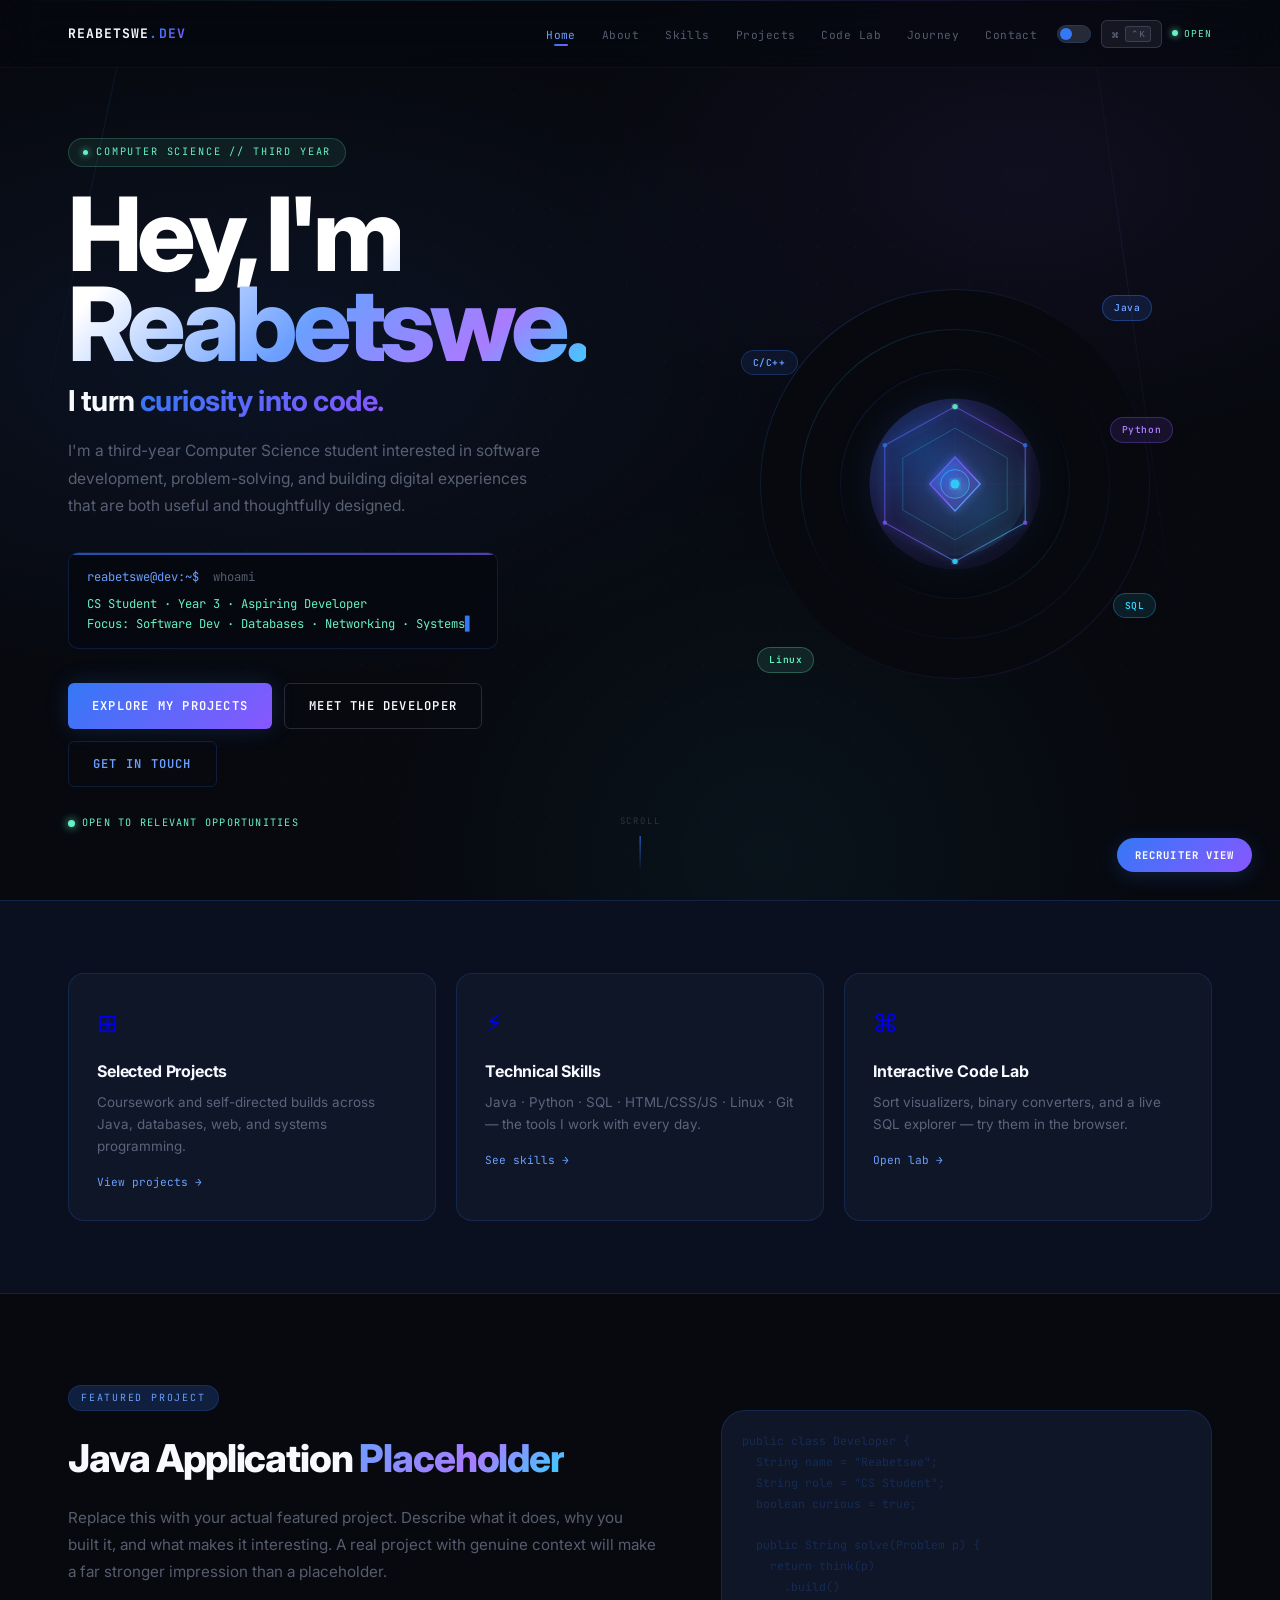
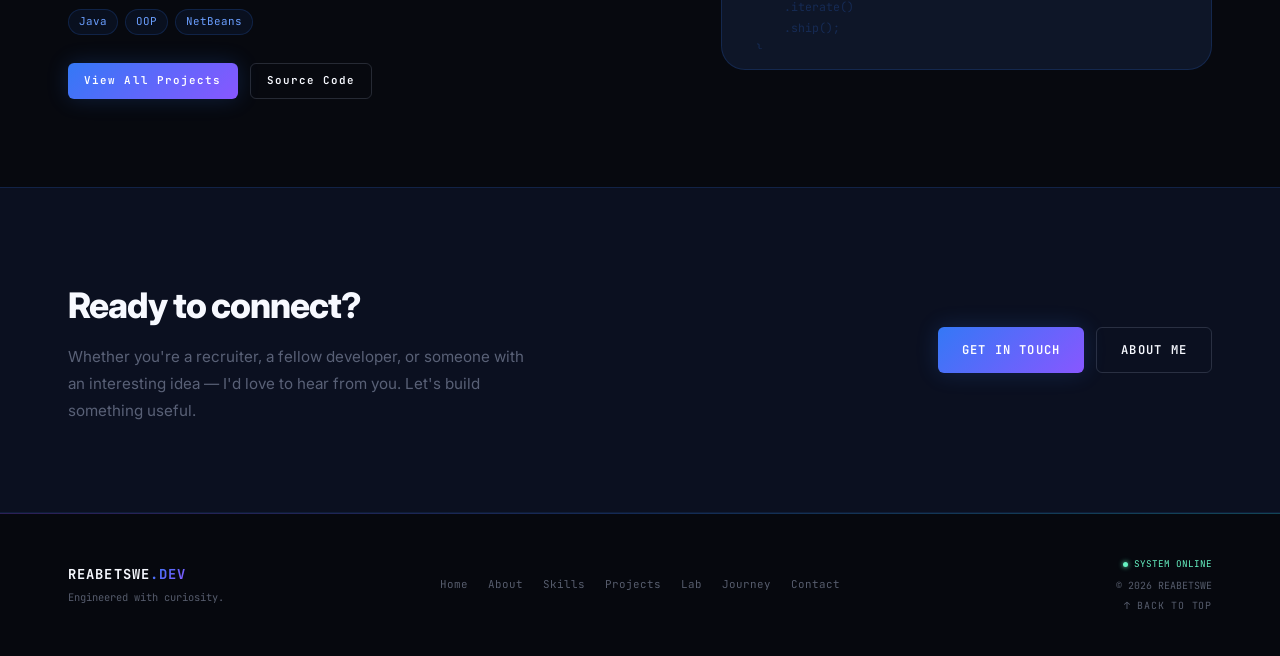
==== commit 7b305a58: "commit" ====
--- a/index.html
+++ b/index.html
@@ -1,936 +1,319 @@
 <!DOCTYPE html>
-<html lang="en">
+<html lang="en" data-theme="">
 <head>
-  <meta charset="UTF-8" />
-  <meta name="viewport" content="width=device-width, initial-scale=1.0" />
-  <title>Reabetswe — Beyond the Code</title>
-  <meta name="description" content="Reabetswe — Third-year Computer Science student. Curiosity builds the future. Software development, databases, networking, systems." />
-  <meta property="og:title"       content="Reabetswe — Beyond the Code" />
-  <meta property="og:description" content="Curiosity builds the future. Third-year CS student building practical digital solutions." />
-  <meta property="og:type"        content="website" />
-  <meta name="theme-color"        content="#0B1020" />
-
-  <link rel="preconnect" href="https://fonts.googleapis.com" />
-  <link rel="preconnect" href="https://fonts.gstatic.com" crossorigin />
-  <link href="https://fonts.googleapis.com/css2?family=JetBrains+Mono:wght@300;400;500;600;700&family=Inter:wght@300;400;500;600;700;800&display=swap" rel="stylesheet" />
-  <link rel="stylesheet" href="styles/main.css" />
-  <link rel="stylesheet" href="styles/home.css" />
+  <meta charset="UTF-8"/>
+  <meta name="viewport" content="width=device-width,initial-scale=1.0"/>
+  <title>Reabetswe — Engineered with Curiosity</title>
+  <meta name="description" content="Portfolio of Reabetswe, a third-year Computer Science student building practical digital solutions with curiosity and craft."/>
+  <meta property="og:title"       content="Reabetswe.dev — Engineered with Curiosity"/>
+  <meta property="og:description" content="Third-year CS student. Curious developer. Building things that matter."/>
+  <meta property="og:type"        content="website"/>
+  <meta name="theme-color"        content="#07090F"/>
+  <link rel="preconnect" href="https://fonts.googleapis.com"/>
+  <link rel="preconnect" href="https://fonts.gstatic.com" crossorigin/>
+  <link href="https://fonts.googleapis.com/css2?family=JetBrains+Mono:wght@300;400;500;600;700&family=Inter:wght@300;400;500;600;700;800&display=swap" rel="stylesheet"/>
+  <link rel="stylesheet" href="styles/tokens.css"/>
+  <link rel="stylesheet" href="styles/pages.css"/>
 </head>
 <body>
 
-  <!-- ===================== BOOT SCREEN ===================== -->
-  <div id="bootScreen" role="dialog" aria-modal="true" aria-label="Loading portfolio">
-    <div class="boot-logo">REABETSWE<span class="bl-ext"> — BEYOND THE CODE</span></div>
-    <div class="boot-lines" aria-live="polite">
-      <div class="boot-line"><span class="bl-dot"></span> Initializing curiosity engine...</div>
-      <div class="boot-line"><span class="bl-dot"></span> Loading developer profile...</div>
-      <div class="boot-line"><span class="bl-dot"></span> Compiling creative stack...</div>
-      <div class="boot-line"><span class="bl-dot"></span> Ready. Welcome.</div>
-    </div>
-    <div class="boot-bar-wrap"><div class="boot-bar"></div></div>
-    <button class="boot-skip" id="bootSkip">SKIP →</button>
-  </div>
-
-  <!-- Backgrounds -->
-  <canvas id="matrixCanvas" aria-hidden="true"></canvas>
-  <canvas id="particleCanvas" aria-hidden="true"></canvas>
-  <div class="scan-line" aria-hidden="true"></div>
-
-  <!-- ===================== NAVIGATION ===================== -->
-  <nav class="nav" id="nav" role="navigation" aria-label="Main navigation">
-    <div class="nav-inner">
-      <a href="index.html" class="nav-logo" aria-label="Reabetswe — Home">
-        <span class="nl-name"></span>REABETSWE</span><span class="logo-exe">.exe</span>
+<canvas id="particleCanvas" aria-hidden="true"></canvas>
+<div class="scan-line" aria-hidden="true"></div>
+
+<!-- ===== NAV ===== -->
+<nav class="nav" id="nav" aria-label="Main navigation">
+  <div class="nav-inner">
+    <a href="index.html" class="nav-logo" aria-label="Reabetswe.dev — Home">
+      <span class="nl-name">REABETSWE</span><span class="nl-dot">.</span><span class="nl-tld">DEV</span>
+    </a>
+    <ul class="nav-links" role="list">
+      <li><a href="index.html"              class="nav-link">Home</a></li>
+      <li><a href="pages/about.html"        class="nav-link">About</a></li>
+      <li><a href="pages/skills.html"       class="nav-link">Skills</a></li>
+      <li><a href="pages/projects.html"     class="nav-link">Projects</a></li>
+      <li><a href="pages/lab.html"          class="nav-link">Code Lab</a></li>
+      <li><a href="pages/experience.html"   class="nav-link">Journey</a></li>
+      <li><a href="pages/contact.html"      class="nav-link">Contact</a></li>
+    </ul>
+    <div class="nav-actions">
+      <button class="theme-toggle" id="themeToggle" aria-label="Toggle light/dark theme" title="Toggle theme"></button>
+      <button class="nav-cmd-btn" data-cmd aria-label="Open command palette (Ctrl+K)">⌘ <kbd class="cmd-kbd">⌃K</kbd></button>
+      <div class="nav-status" aria-label="Available for opportunities"><span class="status-dot"></span><span>OPEN</span></div>
+    </div>
+    <button class="nav-toggle" id="navToggle" aria-label="Toggle menu" aria-expanded="false">
+      <span></span><span></span><span></span>
+    </button>
+  </div>
+</nav>
+
+<!-- Mobile menu -->
+<div class="mobile-menu" id="mobileMenu" aria-label="Mobile navigation">
+  <ul>
+    <li><a href="index.html">Home</a></li>
+    <li><a href="pages/about.html">About</a></li>
+    <li><a href="pages/skills.html">Skills</a></li>
+    <li><a href="pages/projects.html">Projects</a></li>
+    <li><a href="pages/lab.html">Code Lab</a></li>
+    <li><a href="pages/experience.html">Journey</a></li>
+    <li><a href="pages/contact.html">Contact</a></li>
+  </ul>
+</div>
+
+<!-- Command palette -->
+<div class="cmd-overlay" id="cmdOverlay" role="dialog" aria-modal="true" aria-label="Command palette">
+  <div class="cmd-box">
+    <div class="cmd-input-row">
+      <span class="cmd-icon">⌘</span>
+      <input type="text" class="cmd-input" id="cmdInput" placeholder="Go to page..." autocomplete="off" spellcheck="false"/>
+    </div>
+    <div class="cmd-results" id="cmdResults" role="listbox"></div>
+    <div class="cmd-footer">
+      <span class="cmd-hint"><kbd class="cmd-key">↑↓</kbd> navigate</span>
+      <span class="cmd-hint"><kbd class="cmd-key">↵</kbd> open</span>
+      <span class="cmd-hint"><kbd class="cmd-key">Esc</kbd> close</span>
+    </div>
+  </div>
+</div>
+
+<!-- Recruiter overlay -->
+<div class="recruiter-overlay" id="recruiterOverlay" role="dialog" aria-modal="true" aria-label="Recruiter overview">
+  <div class="recruiter-modal">
+    <div class="rm-header">
+      <span class="rm-title">RECRUITER VIEW — QUICK OVERVIEW</span>
+      <button class="rm-close" id="recruiterClose" aria-label="Close">✕</button>
+    </div>
+    <div class="rm-body">
+      <div class="rm-name">Reabetswe</div>
+      <div class="rm-role">Third-Year Computer Science Student · Aspiring Software Developer</div>
+      <div class="rm-bio">A motivated CS student passionate about software development, databases, networking, and building practical solutions. Currently in Year 3, actively developing technical skills through coursework and personal projects. Open to internships and junior developer opportunities.</div>
+      <div class="rm-section">
+        <div class="rm-sh">CONFIRMED SKILLS</div>
+        <div class="rm-skills">
+          <span class="chip">Java</span><span class="chip">Python</span><span class="chip">C/C++</span>
+          <span class="chip">HTML5</span><span class="chip">CSS3</span><span class="chip">JavaScript</span>
+          <span class="chip">SQL</span><span class="chip">Linux</span><span class="chip">Git/GitHub</span>
+          <span class="chip">Networking</span><span class="chip">Database Design</span>
+        </div>
+      </div>
+      <div class="rm-section">
+        <div class="rm-sh">SELECTED PROJECTS</div>
+        <div class="rm-proj">Java Application — OOP, console/desktop app [Placeholder — replace with real project]</div>
+        <div class="rm-proj">Database Management System — SQL, schema design, ERD [Placeholder]</div>
+        <div class="rm-proj">Web Development Project — HTML/CSS/JS [Placeholder]</div>
+      </div>
+      <div class="rm-section">
+        <div class="rm-sh">EDUCATION</div>
+        <div class="rm-proj">B.Sc. Computer Science — Year 3 · [Add your institution]</div>
+      </div>
+      <div class="rm-section">
+        <div class="rm-sh">CONTACT</div>
+        <div class="rm-links">
+          <a href="mailto:your.email@example.com" class="rm-link">Email</a>
+          <a href="https://github.com/yourusername" class="rm-link" target="_blank" rel="noopener">GitHub</a>
+          <a href="https://linkedin.com/in/yourprofile" class="rm-link" target="_blank" rel="noopener">LinkedIn</a>
+          <a href="pages/contact.html" class="rm-link">Full Contact Page</a>
+        </div>
+      </div>
+    </div>
+  </div>
+</div>
+
+<!-- Easter egg -->
+<div id="easterEgg" role="dialog" aria-modal="true" aria-label="Secret message">
+  <div class="ee-content">
+    <pre class="ee-pre">  ██████╗ ███████╗ █████╗ ██████╗
+  ██╔══██╗██╔════╝██╔══██╗██╔══██╗
+  ██████╔╝█████╗  ███████║██║  ██║
+  ██╔══██╗██╔══╝  ██╔══██║██║  ██║
+  ██║  ██║███████╗██║  ██║██████╔╝
+  ╚═╝  ╚═╝╚══════╝╚═╝  ╚═╝╚═════╝</pre>
+    <div class="ee-msg">🎮 You found it. Nice moves.</div>
+    <div class="ee-sub">↑ ↑ ↓ ↓ ← → ← → B A — the classic code.</div>
+    <div class="ee-sub" style="margin-top:6px;color:var(--c-mint)">Curiosity rewarded. Now go explore the portfolio.</div>
+    <button class="ee-close" id="eeClose">← BACK TO PORTFOLIO</button>
+  </div>
+</div>
+
+<!-- ===== HERO ===== -->
+<section class="hero" id="hero" aria-label="Introduction">
+  <div class="hero-dots" aria-hidden="true"></div>
+  <div class="hero-beam hero-beam-1" aria-hidden="true"></div>
+  <div class="hero-beam hero-beam-2" aria-hidden="true"></div>
+
+  <div class="hero-inner">
+    <div class="hero-left">
+      <div class="hero-label">
+        <span class="hero-label-dot"></span>
+        COMPUTER SCIENCE // THIRD YEAR
+      </div>
+      <h1 class="hero-h1"><span class="hero-hl">Hey, I'm<br/>Reabetswe.</span></h1>
+      <p class="hero-sub">I turn <span class="acc">curiosity into code.</span></p>
+      <p class="hero-desc">I'm a third-year Computer Science student interested in software development, problem-solving, and building digital experiences that are both useful and thoughtfully designed.</p>
+
+      <div class="hero-term" aria-label="Terminal prompt">
+        <div class="ht-cmd"><span class="ht-prompt">reabetswe@dev:~$</span> whoami</div>
+        <div class="ht-out">CS Student · Year 3 · Aspiring Developer<br/>Focus: Software Dev · Databases · Networking · Systems<span class="t-cursor">▋</span></div>
+      </div>
+
+      <div class="hero-actions">
+        <a href="pages/projects.html" class="btn btn-primary" data-cursor="EXPLORE">EXPLORE MY PROJECTS</a>
+        <a href="pages/about.html"    class="btn btn-ghost"   data-cursor="MEET">MEET THE DEVELOPER</a>
+        <a href="pages/contact.html"  class="btn btn-outline" data-cursor="CONNECT">GET IN TOUCH</a>
+      </div>
+      <div class="hero-avail"><span class="avail-dot"></span> OPEN TO RELEVANT OPPORTUNITIES</div>
+    </div>
+
+    <div class="hero-orb" aria-hidden="true">
+      <div class="orb-scene">
+        <div class="orb-ring orb-r1"></div>
+        <div class="orb-ring orb-r2"></div>
+        <div class="orb-ring orb-r3"></div>
+        <div class="orb-core">
+          <svg viewBox="0 0 200 200" xmlns="http://www.w3.org/2000/svg">
+            <defs>
+              <radialGradient id="og1" cx="30%" cy="30%" r="70%"><stop offset="0%" stop-color="#3478F6" stop-opacity="0.5"/><stop offset="100%" stop-color="#8857FF" stop-opacity="0.1"/></radialGradient>
+              <radialGradient id="og2" cx="70%" cy="70%" r="60%"><stop offset="0%" stop-color="#31D5FF" stop-opacity="0.3"/><stop offset="100%" stop-color="#66F2C2" stop-opacity="0"/></radialGradient>
+              <linearGradient id="og3" x1="0%" y1="0%" x2="100%" y2="100%"><stop offset="0%" stop-color="#3478F6"/><stop offset="50%" stop-color="#8857FF"/><stop offset="100%" stop-color="#31D5FF"/></linearGradient>
+              <filter id="gf"><feGaussianBlur stdDeviation="5" result="b"/><feMerge><feMergeNode in="b"/><feMergeNode in="SourceGraphic"/></feMerge></filter>
+            </defs>
+            <circle cx="100" cy="100" r="95" fill="url(#og1)" opacity="0.7"/>
+            <circle cx="100" cy="100" r="80" fill="url(#og2)" opacity="0.5"/>
+            <polygon points="100,14 178,57 178,143 100,186 22,143 22,57" fill="none" stroke="url(#og3)" stroke-width="1.2" opacity="0.65" filter="url(#gf)"/>
+            <polygon points="100,38 158,71 158,129 100,162 42,129 42,71" fill="none" stroke="#31D5FF" stroke-width="0.8" opacity="0.35"/>
+            <polygon points="100,70 128,100 100,130 72,100" fill="url(#og1)" stroke="url(#og3)" stroke-width="1.5" opacity="0.95" filter="url(#gf)"/>
+            <circle cx="100" cy="100" r="16" fill="url(#og2)" stroke="#31D5FF" stroke-width="0.8" opacity="0.8"/>
+            <circle cx="100" cy="100" r="5" fill="#31D5FF" opacity="0.9" filter="url(#gf)"/>
+            <line x1="100" y1="14" x2="100" y2="186" stroke="#3478F6" stroke-width="0.4" opacity="0.18"/>
+            <line x1="22"  y1="100" x2="178" y2="100" stroke="#8857FF" stroke-width="0.4" opacity="0.15"/>
+            <circle cx="100" cy="14"  r="3"   fill="#66F2C2" opacity="0.9" filter="url(#gf)"/>
+            <circle cx="178" cy="57"  r="2.5" fill="#3478F6" opacity="0.7"/>
+            <circle cx="178" cy="143" r="2.5" fill="#8857FF" opacity="0.7"/>
+            <circle cx="100" cy="186" r="3"   fill="#31D5FF" opacity="0.9" filter="url(#gf)"/>
+            <circle cx="22"  cy="57"  r="2.5" fill="#3478F6" opacity="0.7"/>
+            <circle cx="22"  cy="143" r="2.5" fill="#8857FF" opacity="0.7"/>
+          </svg>
+        </div>
+        <div class="orb-pill op-1">Java</div>
+        <div class="orb-pill op-2">Python</div>
+        <div class="orb-pill op-3">SQL</div>
+        <div class="orb-pill op-4">Linux</div>
+        <div class="orb-pill op-5">C/C++</div>
+      </div>
+    </div>
+  </div>
+
+  <div class="hero-scroll" aria-hidden="true">
+    <span class="hs-text">SCROLL</span>
+    <div class="hs-line"></div>
+  </div>
+</section>
+
+<!-- ===== PREVIEW PANELS ===== -->
+<section class="home-previews" aria-label="Portfolio overview">
+  <div class="container">
+    <div class="preview-grid">
+      <a href="pages/projects.html" class="preview-card reveal" data-cursor="EXPLORE">
+        <span class="pc-icon">⊞</span>
+        <div class="pc-title">Selected Projects</div>
+        <p class="pc-desc">Coursework and self-directed builds across Java, databases, web, and systems programming.</p>
+        <span class="pc-arrow">View projects →</span>
       </a>
-
-      <ul class="nav-links" role="list">
-        <li><a href="#hero"      class="nav-link active" data-section="hero">home</a></li>
-        <li><a href="#about"     class="nav-link" data-section="about">about</a></li>
-        <li><a href="#skills"    class="nav-link" data-section="skills">skills</a></li>
-        <li><a href="#projects"  class="nav-link" data-section="projects">projects</a></li>
-        <li><a href="#codelab"   class="nav-link" data-section="codelab">lab</a></li>
-        <li><a href="#education" class="nav-link" data-section="education">education</a></li>
-        <li><a href="#contact"   class="nav-link" data-section="contact">contact</a></li>
-      </ul>
-
-      <div class="nav-right">
-        <button class="nav-cmd-btn" data-cmd-palette aria-label="Open command palette (Ctrl+K)">
-          ⌘ Command <kbd class="cmd-kbd">⌃K</kbd>
-        </button>
-        <div class="nav-status" aria-label="Status: online">
-          <span class="status-dot"></span>
-          <span>ONLINE</span>
-        </div>
-      </div>
-
-      <button class="nav-toggle" id="navToggle" aria-label="Toggle navigation" aria-expanded="false">
-        <span></span><span></span><span></span>
-      </button>
-    </div>
-  </nav>
-
-  <!-- Mobile menu -->
-  <div class="mobile-menu" id="mobileMenu" role="navigation" aria-label="Mobile navigation">
-    <ul>
-      <li><a href="#hero">home</a></li>
-      <li><a href="#about">about</a></li>
-      <li><a href="#skills">skills</a></li>
-      <li><a href="#projects">projects</a></li>
-      <li><a href="#codelab">code lab</a></li>
-      <li><a href="#education">education</a></li>
-      <li><a href="#contact">contact</a></li>
-    </ul>
-  </div>
-
-  <!-- ===================== COMMAND PALETTE ===================== -->
-  <div class="cmd-palette-overlay" id="cmdPalette" role="dialog" aria-modal="true" aria-label="Command palette">
-    <div class="cmd-palette-box">
-      <div class="cmd-palette-input-row">
-        <span class="cp-icon">⌘</span>
-        <input type="text" class="cmd-palette-input" id="cpInput" placeholder="Search sections, pages..." autocomplete="off" spellcheck="false" role="combobox" aria-autocomplete="list" aria-controls="cpResults" />
-      </div>
-      <div class="cmd-palette-results" id="cpResults" role="listbox"></div>
-      <div class="cp-footer">
-        <span class="cp-hint"><kbd class="cp-key">↑↓</kbd> navigate</span>
-        <span class="cp-hint"><kbd class="cp-key">↵</kbd> select</span>
-        <span class="cp-hint"><kbd class="cp-key">Esc</kbd> close</span>
-      </div>
-    </div>
-  </div>
-
-  <!-- ==================== HERO ==================== -->
-  <section class="hero" id="hero" aria-label="Introduction">
-    <div class="hero-bg" aria-hidden="true"></div>
-    <div class="hero-grid" aria-hidden="true"></div>
-    <div class="hero-vignette" aria-hidden="true"></div>
-    <div class="hero-beam-1" aria-hidden="true"></div>
-    <div class="hero-beam-2" aria-hidden="true"></div>
-
-    <div class="hero-inner">
-      <!-- Left -->
-      <div class="hero-left">
-        <div class="hero-eyebrow" aria-hidden="true">
-          <span class="hero-eyebrow-dot"></span>
-          THIRD-YEAR COMPUTER SCIENCE STUDENT
-        </div>
-
-        <h1 class="hero-name">REABETSWE</h1>
-
-        <div class="hero-tagline-wrap">
-          <p class="hero-tagline">
-            Curiosity<br /><span class="accent-word">builds the future.</span>
-          </p>
-          <p class="hero-sub-tagline">BEYOND THE CODE</p>
-        </div>
-
-        <p class="hero-desc">
-          I explore code, systems, and ideas to turn complex problems
-          into practical digital solutions — one commit at a time.
-        </p>
-
-        <!-- Mini terminal prompt -->
-        <div class="hero-prompt" aria-label="Terminal prompt">
-          <div class="hero-prompt-box">
-            <div class="hp-cmd">
-              <span class="hp-prompt">reabetswe@portfolio:~$</span> whoami
-            </div>
-            <div class="hp-output">
-              CS Student · Year 3 · Aspiring Software Developer<br />
-              Focus: Software Dev · Databases · Networking · Systems<span class="hp-cursor">▋</span>
-            </div>
-          </div>
-        </div>
-
-        <div class="hero-actions">
-          <a href="#projects" class="btn btn-primary">EXPLORE MY WORK</a>
-          <a href="about.html" class="btn btn-secondary">ABOUT THE DEVELOPER</a>
-          <a href="#contact" class="btn btn-outline">GET IN TOUCH</a>
-        </div>
-
-        <div class="hero-avail" aria-label="Available for opportunities">
-          <span class="avail-dot"></span>
-          AVAILABLE FOR OPPORTUNITIES
-        </div>
-      </div>
-
-      <!-- Right: Colorful Digital Orb -->
-      <div class="hero-right" aria-hidden="true">
-        <div class="orb-scene">
-          <!-- Gradient rings -->
-          <div class="orb-ring orb-ring-1"></div>
-          <div class="orb-ring orb-ring-2"></div>
-          <div class="orb-ring orb-ring-3"></div>
-
-          <!-- Core geometric SVG -->
-          <div class="orb-core">
-            <svg class="orb-svg" viewBox="0 0 200 200" xmlns="http://www.w3.org/2000/svg">
-              <defs>
-                <radialGradient id="orbGrad1" cx="30%" cy="30%" r="60%">
-                  <stop offset="0%"   stop-color="#3478F6" stop-opacity="0.5"/>
-                  <stop offset="100%" stop-color="#8857FF" stop-opacity="0.1"/>
-                </radialGradient>
-                <radialGradient id="orbGrad2" cx="70%" cy="70%" r="60%">
-                  <stop offset="0%"   stop-color="#31D5FF" stop-opacity="0.3"/>
-                  <stop offset="100%" stop-color="#66F2C2" stop-opacity="0"/>
-                </radialGradient>
-                <linearGradient id="hex1" x1="0%" y1="0%" x2="100%" y2="100%">
-                  <stop offset="0%"   stop-color="#3478F6"/>
-                  <stop offset="50%"  stop-color="#8857FF"/>
-                  <stop offset="100%" stop-color="#31D5FF"/>
-                </linearGradient>
-                <linearGradient id="hex2" x1="100%" y1="0%" x2="0%" y2="100%">
-                  <stop offset="0%"   stop-color="#31D5FF"/>
-                  <stop offset="100%" stop-color="#66F2C2"/>
-                </linearGradient>
-                <filter id="orbGlow">
-                  <feGaussianBlur stdDeviation="5" result="blur"/>
-                  <feMerge><feMergeNode in="blur"/><feMergeNode in="SourceGraphic"/></feMerge>
-                </filter>
-              </defs>
-
-              <!-- Ambient fill -->
-              <circle cx="100" cy="100" r="95" fill="url(#orbGrad1)" opacity="0.7"/>
-              <circle cx="100" cy="100" r="80" fill="url(#orbGrad2)" opacity="0.5"/>
-
-              <!-- Outer hexagon -->
-              <polygon points="100,14 178,57 178,143 100,186 22,143 22,57"
-                fill="none" stroke="url(#hex1)" stroke-width="1.2" opacity="0.65" filter="url(#orbGlow)"/>
-              <!-- Mid hexagon -->
-              <polygon points="100,38 158,71 158,129 100,162 42,129 42,71"
-                fill="none" stroke="url(#hex2)" stroke-width="0.8" opacity="0.4"/>
-              <!-- Inner hexagon -->
-              <polygon points="100,58 140,81 140,119 100,142 60,119 60,81"
-                fill="none" stroke="#3478F6" stroke-width="0.6" opacity="0.25"/>
-
-              <!-- Central diamond -->
-              <polygon points="100,70 128,100 100,130 72,100"
-                fill="url(#orbGrad1)" stroke="url(#hex1)" stroke-width="1.5"
-                opacity="0.95" filter="url(#orbGlow)"/>
-
-              <!-- Inner circle -->
-              <circle cx="100" cy="100" r="16" fill="url(#orbGrad2)" stroke="url(#hex2)" stroke-width="1" opacity="0.8"/>
-              <circle cx="100" cy="100" r="5" fill="#31D5FF" opacity="0.9" filter="url(#orbGlow)"/>
-
-              <!-- Axis lines -->
-              <line x1="100" y1="14" x2="100" y2="186" stroke="#3478F6" stroke-width="0.4" opacity="0.18"/>
-              <line x1="22"  y1="100" x2="178" y2="100" stroke="#8857FF" stroke-width="0.4" opacity="0.15"/>
-
-              <!-- Vertex dots -->
-              <circle cx="100" cy="14"  r="3" fill="#66F2C2" opacity="0.9" filter="url(#orbGlow)"/>
-              <circle cx="178" cy="57"  r="2.5" fill="#3478F6" opacity="0.7"/>
-              <circle cx="178" cy="143" r="2.5" fill="#8857FF" opacity="0.7"/>
-              <circle cx="100" cy="186" r="3" fill="#31D5FF" opacity="0.9" filter="url(#orbGlow)"/>
-              <circle cx="22"  cy="57"  r="2.5" fill="#3478F6" opacity="0.7"/>
-              <circle cx="22"  cy="143" r="2.5" fill="#8857FF" opacity="0.7"/>
-            </svg>
-          </div>
-
-          <!-- Floating skill pills -->
-          <div class="orb-pill op-1">Java</div>
-          <div class="orb-pill op-2">Python</div>
-          <div class="orb-pill op-3">SQL</div>
-          <div class="orb-pill op-4">Linux</div>
-          <div class="orb-pill op-5">C/C++</div>
-
-          <!-- Corner coords -->
-          <div class="orb-coord oc-tl">0x4DEV</div>
-          <div class="orb-coord oc-br">v3.0.0</div>
-        </div>
-      </div>
-    </div>
-
-    <div class="hero-scroll" aria-hidden="true">
-      <span class="hs-text">SCROLL</span>
-      <div class="hs-line"></div>
-    </div>
-  </section>
-
-  <!-- ==================== 01 / ABOUT ==================== -->
-  <section class="section about-section" id="about" aria-labelledby="about-h2">
-    <div class="container">
-      <div class="section-eyebrow reveal">01 / IDENTITY</div>
-      <div class="about-grid">
-        <div class="about-text reveal">
-          <h2 id="about-h2">Behind the <span class="grad-text"></span>Code.</span></h2>
-          <p>
-            I'm Reabetswe, a third-year Computer Science student fascinated by how software works
-            at every level — from algorithms and databases to networks and operating systems.
-          </p>
-          <p>
-            My goal is to grow into a skilled software developer by building real projects,
-            embracing hard problems, and continuously learning. I believe the best code is the
-            kind that solves real problems clearly.
-          </p>
-          <div class="about-meta">
-            <div class="meta-row"><span class="meta-k">Developer</span>    <span class="meta-v">Reabetswe</span></div>
-            <div class="meta-row"><span class="meta-k">Classification</span><span class="meta-v">Computer Science Student</span></div>
-            <div class="meta-row"><span class="meta-k">Academic Level</span><span class="meta-v">Third Year</span></div>
-            <div class="meta-row"><span class="meta-k">Primary Focus</span> <span class="meta-v">Software Development</span></div>
-            <div class="meta-row"><span class="meta-k">Current Mission</span><span class="meta-v online">Learn · Build · Improve</span></div>
-          </div>
-          <div style="margin-top:28px;">
-            <a href="about.html" class="btn btn-outline">FULL PROFILE →</a>
-          </div>
-        </div>
-
-        <div class="reveal" data-delay="100">
-          <div class="about-code-panel">
-            <div class="terminal-titlebar">
-              <span class="tb-dot tb-red"></span>
-              <span class="tb-dot tb-yellow"></span>
-              <span class="tb-dot tb-green"></span>
-              <span class="tb-title">developer.js</span>
-            </div>
-            <div class="acp-body">
-<span class="code-cmt">// Developer profile object</span>
-<span class="code-kw">const</span> <span class="code-var">developer</span> <span class="code-punc">= {</span>
-  <span class="code-key">name</span><span class="code-punc">:</span>     <span class="code-str">"Reabetswe"</span><span class="code-punc">,</span>
-  <span class="code-key">role</span><span class="code-punc">:</span>     <span class="code-str">"CS Student, Year 3"</span><span class="code-punc">,</span>
-  <span class="code-key">skills</span><span class="code-punc">:</span>   <span class="code-punc">[</span><span class="code-str">"Java"</span><span class="code-punc">,</span> <span class="code-str">"Python"</span><span class="code-punc">,</span> <span class="code-str">"SQL"</span><span class="code-punc">],</span>
-  <span class="code-key">interests</span><span class="code-punc">:</span> <span class="code-punc">[</span>
-    <span class="code-str">"Software Dev"</span><span class="code-punc">,</span>
-    <span class="code-str">"Databases"</span><span class="code-punc">,</span>
-    <span class="code-str">"Networking"</span><span class="code-punc">,</span>
-  <span class="code-punc">],</span>
-  <span class="code-key">mindset</span><span class="code-punc">:</span>  <span class="code-str">"Always Learning"</span><span class="code-punc">,</span>
-  <span class="code-key">available</span><span class="code-punc">:</span> <span class="code-val">true</span><span class="code-punc">,</span>
-<span class="code-punc">};</span>
-            </div>
-          </div>
-        </div>
-      </div>
-    </div>
-  </section>
-
-  <!-- ==================== 02 / SKILLS ==================== -->
-  <section class="section skills-section" id="skills" aria-labelledby="skills-h2">
-    <div class="container">
-      <div class="section-eyebrow reveal">02 / CAPABILITIES</div>
-      <h2 class="section-h2 reveal" id="skills-h2">Tools of the <span class="grad-text"></span>Trade.</span></h2>
-      <p class="section-lead reveal">Technologies and tools that make up my current skill set.</p>
-
-      <!-- Category buttons -->
-      <div class="skills-categories reveal" role="tablist" aria-label="Skill categories">
-        <button class="skill-cat-btn active" data-cat="all"       role="tab" aria-selected="true"  aria-controls="panel-all">All</button>
-        <button class="skill-cat-btn"        data-cat="prog"      role="tab" aria-selected="false" aria-controls="panel-prog">Programming</button>
-        <button class="skill-cat-btn"        data-cat="web"       role="tab" aria-selected="false" aria-controls="panel-web">Web Dev</button>
-        <button class="skill-cat-btn"        data-cat="db"        role="tab" aria-selected="false" aria-controls="panel-db">Databases</button>
-        <button class="skill-cat-btn"        data-cat="systems"   role="tab" aria-selected="false" aria-controls="panel-systems">Systems</button>
-        <button class="skill-cat-btn"        data-cat="tools"     role="tab" aria-selected="false" aria-controls="panel-tools">Tools</button>
-      </div>
-
-      <!-- All -->
-      <div class="skills-panel active reveal" data-panel="all" id="panel-all" role="tabpanel">
-        <div class="skill-card"><div class="skill-icon-box">☕</div><div class="skill-info"><h4>Java</h4><p>Programming · OOP</p></div></div>
-        <div class="skill-card"><div class="skill-icon-box">🐍</div><div class="skill-info"><h4>Python</h4><p>Programming · Scripting</p></div></div>
-        <div class="skill-card"><div class="skill-icon-box">©</div><div class="skill-info"><h4>C / C++</h4><p>Systems · Programming</p></div></div>
-        <div class="skill-card"><div class="skill-icon-box">⬡</div><div class="skill-info"><h4>HTML5</h4><p>Web · Markup</p></div></div>
-        <div class="skill-card"><div class="skill-icon-box">✦</div><div class="skill-info"><h4>CSS3</h4><p>Web · Styling</p></div></div>
-        <div class="skill-card"><div class="skill-icon-box">⚡</div><div class="skill-info"><h4>JavaScript</h4><p>Web · Scripting</p></div></div>
-        <div class="skill-card"><div class="skill-icon-box">⊕</div><div class="skill-info"><h4>SQL</h4><p>Databases · Queries</p></div></div>
-        <div class="skill-card"><div class="skill-icon-box">◈</div><div class="skill-info"><h4>Database Design</h4><p>ERD · Normalization</p></div></div>
-        <div class="skill-card"><div class="skill-icon-box">🐧</div><div class="skill-info"><h4>Linux</h4><p>OS · CLI</p></div></div>
-        <div class="skill-card"><div class="skill-icon-box">⌬</div><div class="skill-info"><h4>Networking</h4><p>Protocols · Concepts</p></div></div>
-        <div class="skill-card"><div class="skill-icon-box">⚙</div><div class="skill-info"><h4>Computer Architecture</h4><p>Systems · Hardware</p></div></div>
-        <div class="skill-card"><div class="skill-icon-box">◷</div><div class="skill-info"><h4>Git &amp; GitHub</h4><p>Version Control</p></div></div>
-        <div class="skill-card"><div class="skill-icon-box">◻</div><div class="skill-info"><h4>VS Code</h4><p>IDE · Dev Tools</p></div></div>
-        <div class="skill-card"><div class="skill-icon-box">⊞</div><div class="skill-info"><h4>NetBeans</h4><p>IDE · Java Dev</p></div></div>
-      </div>
-
-      <!-- Programming -->
-      <div class="skills-panel" data-panel="prog" id="panel-prog" role="tabpanel">
-        <div class="skill-card"><div class="skill-icon-box">☕</div><div class="skill-info"><h4>Java</h4><p>Object-Oriented Programming</p></div></div>
-        <div class="skill-card"><div class="skill-icon-box">🐍</div><div class="skill-info"><h4>Python</h4><p>Scripting &amp; general use</p></div></div>
-        <div class="skill-card"><div class="skill-icon-box">©</div><div class="skill-info"><h4>C / C++</h4><p>Systems programming</p></div></div>
-      </div>
-
-      <!-- Web -->
-      <div class="skills-panel" data-panel="web" id="panel-web" role="tabpanel">
-        <div class="skill-card"><div class="skill-icon-box">⬡</div><div class="skill-info"><h4>HTML5</h4><p>Semantic markup</p></div></div>
-        <div class="skill-card"><div class="skill-icon-box">✦</div><div class="skill-info"><h4>CSS3</h4><p>Layouts, animations</p></div></div>
-        <div class="skill-card"><div class="skill-icon-box">⚡</div><div class="skill-info"><h4>JavaScript</h4><p>DOM, logic, interactivity</p></div></div>
-      </div>
-
-      <!-- Databases -->
-      <div class="skills-panel" data-panel="db" id="panel-db" role="tabpanel">
-        <div class="skill-card"><div class="skill-icon-box">⊕</div><div class="skill-info"><h4>SQL</h4><p>Queries, joins, aggregation</p></div></div>
-        <div class="skill-card"><div class="skill-icon-box">◈</div><div class="skill-info"><h4>Database Design</h4><p>ERD, normalization, schema</p></div></div>
-      </div>
-
-      <!-- Systems -->
-      <div class="skills-panel" data-panel="systems" id="panel-systems" role="tabpanel">
-        <div class="skill-card"><div class="skill-icon-box">🐧</div><div class="skill-info"><h4>Linux</h4><p>CLI, file system, scripts</p></div></div>
-        <div class="skill-card"><div class="skill-icon-box">⌬</div><div class="skill-info"><h4>Networking</h4><p>Protocols, topologies</p></div></div>
-        <div class="skill-card"><div class="skill-icon-box">⚙</div><div class="skill-info"><h4>Computer Architecture</h4><p>Memory, CPU, assembly basics</p></div></div>
-      </div>
-
-      <!-- Tools -->
-      <div class="skills-panel" data-panel="tools" id="panel-tools" role="tabpanel">
-        <div class="skill-card"><div class="skill-icon-box">◷</div><div class="skill-info"><h4>Git &amp; GitHub</h4><p>Version control, collaboration</p></div></div>
-        <div class="skill-card"><div class="skill-icon-box">◻</div><div class="skill-info"><h4>VS Code</h4><p>Primary code editor</p></div></div>
-        <div class="skill-card"><div class="skill-icon-box">⊞</div><div class="skill-info"><h4>NetBeans</h4><p>Java development IDE</p></div></div>
-      </div>
-    </div>
-  </section>
-
-  <!-- ==================== 03 / PROJECTS ==================== -->
-  <section class="section projects-section" id="projects" aria-labelledby="projects-h2">
-    <div class="container">
-      <div class="section-eyebrow reveal">03 / SELECTED WORK</div>
-      <h2 class="section-h2 reveal" id="projects-h2">Proof Through <span class="grad-text"></span>Projects.</span></h2>
-      <p class="section-lead reveal">Projects built through coursework and self-directed learning. Replace these placeholders with your actual work.</p>
-
-      <!-- Filters -->
-      <div class="projects-filters reveal" role="group" aria-label="Filter projects">
-        <button class="pf-btn active" data-filter="all">All</button>
-        <button class="pf-btn" data-filter="java">Java</button>
-        <button class="pf-btn" data-filter="web">Web</button>
-        <button class="pf-btn" data-filter="db">Database</button>
-        <button class="pf-btn" data-filter="systems">Systems</button>
-      </div>
-
-      <div class="projects-grid">
-        <!-- PRJ-001 -->
-        <article class="proj-card reveal" data-category="java">
-          <div class="proj-preview">
-            <div class="proj-preview-code">public class Main {
-  public static void
-  main(String[] args) {
-    System.out.println(
-      "Hello, World!");
+      <a href="pages/skills.html" class="preview-card reveal" data-delay="80" data-cursor="VIEW">
+        <span class="pc-icon">⚡</span>
+        <div class="pc-title">Technical Skills</div>
+        <p class="pc-desc">Java · Python · SQL · HTML/CSS/JS · Linux · Git — the tools I work with every day.</p>
+        <span class="pc-arrow">See skills →</span>
+      </a>
+      <a href="pages/lab.html" class="preview-card reveal" data-delay="160" data-cursor="TRY IT">
+        <span class="pc-icon">⌘</span>
+        <div class="pc-title">Interactive Code Lab</div>
+        <p class="pc-desc">Sort visualizers, binary converters, and a live SQL explorer — try them in the browser.</p>
+        <span class="pc-arrow">Open lab →</span>
+      </a>
+    </div>
+  </div>
+</section>
+
+<!-- ===== FEATURED PROJECT ===== -->
+<section class="home-featured" aria-labelledby="feat-h">
+  <div class="container">
+    <div class="feat-grid">
+      <div class="reveal">
+        <span class="feat-badge">FEATURED PROJECT</span>
+        <h2 class="feat-h2" id="feat-h">Java Application <span class="grad-text">Placeholder</span></h2>
+        <p class="feat-desc">Replace this with your actual featured project. Describe what it does, why you built it, and what makes it interesting. A real project with genuine context will make a far stronger impression than a placeholder.</p>
+        <div class="feat-tags">
+          <span class="chip">Java</span><span class="chip">OOP</span><span class="chip">NetBeans</span>
+        </div>
+        <div style="display:flex;gap:12px;flex-wrap:wrap;">
+          <a href="pages/projects.html" class="btn btn-primary btn-sm">View All Projects</a>
+          <a href="#" class="btn btn-ghost btn-sm">Source Code</a>
+        </div>
+      </div>
+      <div class="feat-visual reveal" data-delay="120">
+        <div class="feat-code">public class Developer {
+  String name = "Reabetswe";
+  String role = "CS Student";
+  boolean curious = true;
+
+  public String solve(Problem p) {
+    return think(p)
+      .build()
+      .iterate()
+      .ship();
   }
 }</div>
-            <span class="proj-preview-id">PRJ-001</span>
-            <span class="proj-preview-badge">PLACEHOLDER</span>
-          </div>
-          <div class="proj-body">
-            <h3 class="proj-name">Java Application</h3>
-            <p class="proj-desc">A Java-based console or desktop application. Replace this placeholder with your actual project name and description once available.</p>
-            <div class="proj-tags">
-              <span class="proj-tag">Java</span>
-              <span class="proj-tag">OOP</span>
-              <span class="proj-tag">NetBeans</span>
-            </div>
-            <div class="proj-actions">
-              <button class="proj-btn proj-btn-primary" onclick="openProjectModal({id:'PRJ-001',title:'Java Application',desc:'Replace with your actual project description.',problem:'Describe the problem this project solves.',features:['Feature 1','Feature 2','Feature 3'],tags:['Java','OOP','NetBeans']})">Details</button>
-              <a href="#" class="proj-btn proj-btn-ghost" target="_blank" rel="noopener noreferrer">Source Code</a>
-            </div>
-          </div>
-        </article>
-
-        <!-- PRJ-002 -->
-        <article class="proj-card reveal" data-category="db" data-delay="80">
-          <div class="proj-preview">
-            <div class="proj-preview-code">SELECT s.name, c.name
-FROM students s
-JOIN enrollments e
-  ON s.id = e.s_id
-JOIN courses c
-  ON e.c_id = c.id
-WHERE s.year = 3;</div>
-            <span class="proj-preview-id">PRJ-002</span>
-            <span class="proj-preview-badge">PLACEHOLDER</span>
-          </div>
-          <div class="proj-body">
-            <h3 class="proj-name">Database Management System</h3>
-            <p class="proj-desc">A relational database project designed and queried using SQL. Replace with your actual database project details.</p>
-            <div class="proj-tags">
-              <span class="proj-tag">SQL</span>
-              <span class="proj-tag">Database Design</span>
-              <span class="proj-tag">ERD</span>
-            </div>
-            <div class="proj-actions">
-              <button class="proj-btn proj-btn-primary" onclick="openProjectModal({id:'PRJ-002',title:'Database Management System',desc:'Replace with your actual DB project description.',problem:'What data problem does this system solve?',features:['Schema design','Query optimisation','Data integrity'],tags:['SQL','Database Design','ERD']})">Details</button>
-              <a href="#" class="proj-btn proj-btn-ghost" target="_blank" rel="noopener noreferrer">Source Code</a>
-            </div>
-          </div>
-        </article>
-
-        <!-- PRJ-003 -->
-        <article class="proj-card reveal" data-category="web" data-delay="160">
-          <div class="proj-preview">
-            <div class="proj-preview-code">&lt;!DOCTYPE html&gt;
-&lt;html lang="en"&gt;
-  &lt;head&gt;
-    &lt;title&gt;My Project&lt;/title&gt;
-  &lt;/head&gt;
-  &lt;body&gt;
-    &lt;main&gt;...&lt;/main&gt;
-  &lt;/body&gt;
-&lt;/html&gt;</div>
-            <span class="proj-preview-id">PRJ-003</span>
-            <span class="proj-preview-badge">PLACEHOLDER</span>
-          </div>
-          <div class="proj-body">
-            <h3 class="proj-name">Web Development Project</h3>
-            <p class="proj-desc">A front-end or full-stack web project. Replace with your actual project name, purpose, and features once available.</p>
-            <div class="proj-tags">
-              <span class="proj-tag">HTML</span>
-              <span class="proj-tag">CSS</span>
-              <span class="proj-tag">JavaScript</span>
-            </div>
-            <div class="proj-actions">
-              <button class="proj-btn proj-btn-primary" onclick="openProjectModal({id:'PRJ-003',title:'Web Development Project',desc:'Replace with your actual web project details.',problem:'What user need does this address?',features:['Responsive layout','Interactive UI','Clean code'],tags:['HTML','CSS','JavaScript']})">Details</button>
-              <a href="#" class="proj-btn proj-btn-ghost" target="_blank" rel="noopener noreferrer">Source Code</a>
-            </div>
-          </div>
-        </article>
-
-        <!-- PRJ-004 -->
-        <article class="proj-card reveal" data-category="systems" data-delay="240">
-          <div class="proj-preview">
-            <div class="proj-preview-code">$ ifconfig eth0
-inet 192.168.1.10
-netmask 255.255.255.0
-$ ping 8.8.8.8
-PING ... 64 bytes
-time=12.3 ms</div>
-            <span class="proj-preview-id">PRJ-004</span>
-            <span class="proj-preview-badge">PLACEHOLDER</span>
-          </div>
-          <div class="proj-body">
-            <h3 class="proj-name">Networking / Systems Project</h3>
-            <p class="proj-desc">A networking, Linux, or computer architecture project. Replace with your actual project name and technical details.</p>
-            <div class="proj-tags">
-              <span class="proj-tag">Linux</span>
-              <span class="proj-tag">Networking</span>
-              <span class="proj-tag">C</span>
-            </div>
-            <div class="proj-actions">
-              <button class="proj-btn proj-btn-primary" onclick="openProjectModal({id:'PRJ-004',title:'Networking / Systems Project',desc:'Replace with your actual systems project description.',problem:'What systems challenge does this address?',features:['Network configuration','Protocol implementation','System calls'],tags:['Linux','Networking','C']})">Details</button>
-              <a href="#" class="proj-btn proj-btn-ghost" target="_blank" rel="noopener noreferrer">Source Code</a>
-            </div>
-          </div>
-        </article>
-      </div>
-    </div>
-  </section>
-
-  <!-- Project Modal -->
-  <div class="proj-modal-overlay" id="projModal" role="dialog" aria-modal="true" aria-labelledby="pmTitle">
-    <div class="proj-modal">
-      <div class="pm-header">
-        <div>
-          <div class="pm-id" id="pmId"></div>
-          <h2 class="pm-title" id="pmTitle"></h2>
-        </div>
-        <button class="pm-close" onclick="closeProjectModal()" aria-label="Close project details">✕</button>
-      </div>
-      <div class="pm-body">
-        <div class="pm-section">
-          <div class="pm-label">DESCRIPTION</div>
-          <p class="pm-text" id="pmDesc"></p>
-        </div>
-        <div class="pm-section">
-          <div class="pm-label">PROBLEM SOLVED</div>
-          <p class="pm-text" id="pmProblem"></p>
-        </div>
-        <div class="pm-section">
-          <div class="pm-label">KEY FEATURES</div>
-          <ul class="pm-text" id="pmFeatures" style="padding-left:16px;line-height:2;"></ul>
-        </div>
-        <div class="pm-section">
-          <div class="pm-label">TECHNOLOGIES</div>
-          <div class="pm-tags" id="pmTags"></div>
-        </div>
-        <div class="pm-note">
-          📝 This is a placeholder card. Update the <code>onclick</code> data in <code>index.html</code> with your real project details.
-        </div>
-      </div>
-    </div>
-  </div>
-
-  <!-- ==================== 04 / CODE LAB ==================== -->
-  <section class="section codelab-section" id="codelab" aria-labelledby="lab-h2">
-    <div class="container">
-      <div class="section-eyebrow reveal">04 / CODE_LAB</div>
-      <h2 class="section-h2 reveal" id="lab-h2">Ideas in <span class="grad-text"></span>Execution.</span></h2>
-      <p class="section-lead reveal">Interactive programming demonstrations — try them directly in the browser.</p>
-
-      <div class="codelab-tabs reveal" role="tablist" aria-label="Code Lab demos">
-        <button class="cl-tab active" data-panel="cl-binary" role="tab" aria-selected="true"  aria-controls="cl-binary">Binary Converter</button>
-        <button class="cl-tab"        data-panel="cl-sql"    role="tab" aria-selected="false" aria-controls="cl-sql">SQL Simulator</button>
-        <button class="cl-tab"        data-panel="cl-sort"   role="tab" aria-selected="false" aria-controls="cl-sort">Sort Visualizer</button>
-      </div>
-
-      <!-- Demo 1: Binary Converter -->
-      <div class="cl-panel active reveal" id="cl-binary" role="tabpanel">
-        <div class="cl-layout">
-          <div class="cl-info">
-            <h3>Number Base Converter</h3>
-            <p>Convert numbers between decimal, binary, and hexadecimal — the fundamental number systems used in computing and low-level programming.</p>
-            <div class="cl-concept">
-              <div class="cl-concept-label">CONCEPT</div>
-              <p class="cl-concept-text">Computers represent all data in binary (base-2). Decimal is base-10 (human-readable), hexadecimal is base-16 (compact for memory addresses). Understanding these bases is essential for systems programming, networking, and computer architecture.</p>
-            </div>
-          </div>
-          <div class="cl-demo">
-            <div class="cl-demo-header">
-              <span class="cl-demo-dot"></span> base_converter.js
-            </div>
-            <div class="cl-demo-body">
-              <div class="cl-input-group">
-                <div class="cl-input-row">
-                  <span class="cl-label">Value</span>
-                  <input type="text" class="cl-input" id="clBinInput" placeholder="e.g. 42 or 101010" />
-                </div>
-                <div class="cl-input-row">
-                  <span class="cl-label">Convert</span>
-                  <select class="cl-select" id="clBinDir">
-                    <option value="dec-bin">Decimal → Binary &amp; Hex</option>
-                    <option value="bin-dec">Binary → Decimal &amp; Hex</option>
-                    <option value="dec-hex">Decimal → Hex &amp; Binary</option>
-                  </select>
-                </div>
-              </div>
-              <div class="cl-btn-row">
-                <button class="cl-run" id="clBinRun">▶ RUN</button>
-                <button class="cl-reset" id="clBinReset">↺ RESET</button>
-              </div>
-              <pre class="cl-output empty" id="clBinOutput">// Output will appear here...</pre>
-            </div>
-          </div>
-        </div>
-      </div>
-
-      <!-- Demo 2: SQL Simulator -->
-      <div class="cl-panel" id="cl-sql" role="tabpanel">
-        <div class="cl-layout">
-          <div class="cl-info">
-            <h3>SQL Query Simulator</h3>
-            <p>Run SQL queries against a mock in-memory dataset. Try SELECT, WHERE conditions, and COUNT — no database server required.</p>
-            <div class="cl-concept">
-              <div class="cl-concept-label">AVAILABLE TABLES</div>
-              <p class="cl-concept-text" style="font-family:var(--font-mono);font-size:0.75rem;line-height:1.8;">
-                <strong style="color:var(--blue)">students</strong> — id, name, year, major, gpa<br />
-                <strong style="color:var(--blue)">courses</strong>  — id, name, credits, instructor<br /><br />
-                Try: <em>SELECT * FROM students WHERE year = 3</em>
-              </p>
-            </div>
-          </div>
-          <div class="cl-demo">
-            <div class="cl-demo-header">
-              <span class="cl-demo-dot"></span> sql_simulator.js
-            </div>
-            <div class="cl-demo-body">
-              <div class="cl-input-group">
-                <div class="cl-input-row" style="align-items:flex-start; flex-direction:column; gap:6px;">
-                  <span class="cl-label">SQL Query</span>
-                  <textarea class="cl-input" id="clSqlInput" rows="3" placeholder="SELECT * FROM students" style="width:100%;resize:vertical;min-height:70px;">SELECT * FROM students</textarea>
-                </div>
-              </div>
-              <div class="cl-btn-row">
-                <button class="cl-run" id="clSqlRun">▶ RUN</button>
-                <button class="cl-reset" id="clSqlReset">↺ RESET</button>
-              </div>
-              <pre class="cl-output empty" id="clSqlOutput">// Output will appear here...</pre>
-            </div>
-          </div>
-        </div>
-      </div>
-
-      <!-- Demo 3: Sort Visualizer -->
-      <div class="cl-panel" id="cl-sort" role="tabpanel">
-        <div class="cl-layout">
-          <div class="cl-info">
-            <h3>Sorting Algorithm Visualizer</h3>
-            <p>Watch Bubble Sort or Selection Sort work through an array step by step. Cyan bars are being compared; green bars are in their final position.</p>
-            <div class="cl-concept">
-              <div class="cl-concept-label">CONCEPT</div>
-              <p class="cl-concept-text">Sorting algorithms are fundamental to CS — they appear in search engines, databases, and OS scheduling. Bubble Sort (O(n²)) repeatedly swaps adjacent elements; Selection Sort finds the minimum and moves it into place.</p>
-            </div>
-          </div>
-          <div class="cl-demo">
-            <div class="cl-demo-header">
-              <span class="cl-demo-dot"></span> sort_visualizer.js
-            </div>
-            <div class="cl-demo-body">
-              <div class="cl-input-group">
-                <div class="cl-input-row">
-                  <span class="cl-label">Algorithm</span>
-                  <select class="cl-select" id="clSortAlgo">
-                    <option value="bubble">Bubble Sort</option>
-                    <option value="selection">Selection Sort</option>
-                  </select>
-                </div>
-              </div>
-              <div class="viz-bars" aria-label="Sorting visualization" role="img">
-                <div class="viz-bar"></div><div class="viz-bar"></div>
-                <div class="viz-bar"></div><div class="viz-bar"></div>
-                <div class="viz-bar"></div><div class="viz-bar"></div>
-                <div class="viz-bar"></div><div class="viz-bar"></div>
-                <div class="viz-bar"></div><div class="viz-bar"></div>
-              </div>
-              <div class="cl-btn-row" style="margin-top:12px;">
-                <button class="cl-run" id="clSortRun">▶ RUN</button>
-                <button class="cl-reset" id="clSortReset">↺ SHUFFLE</button>
-              </div>
-              <pre class="cl-output empty" id="clSortOutput">// Press RUN to start the sort visualizer.</pre>
-            </div>
-          </div>
-        </div>
-      </div>
-    </div>
-  </section>
-
-  <!-- ==================== 05 / EDUCATION ==================== -->
-  <section class="section education-section" id="education" aria-labelledby="edu-h2">
-    <div class="container">
-      <div class="section-eyebrow reveal">05 / LEARNING_PATH</div>
-      <h2 class="section-h2 reveal" id="edu-h2">Currently <span class="grad-text"></span>Leveling Up.</span></h2>
-      <p class="section-lead reveal">An evolving academic journey in Computer Science.</p>
-
-      <div class="education-layout">
-        <!-- Timeline -->
-        <div class="edu-timeline reveal">
-          <div class="edu-item">
-            <div class="edu-dot"></div>
-            <div class="edu-year">Year 1</div>
-            <h3 class="edu-title">CS Foundations</h3>
-            <p class="edu-inst">[ Your Institution ] — Computer Science</p>
-            <p class="edu-desc">Introduction to programming, computer science fundamentals, discrete mathematics, and logical thinking.</p>
-            <div class="edu-tags">
-              <span class="edu-tag">Programming Basics</span>
-              <span class="edu-tag">Discrete Maths</span>
-              <span class="edu-tag">Problem Solving</span>
-            </div>
-          </div>
-
-          <div class="edu-item">
-            <div class="edu-dot"></div>
-            <div class="edu-year">Year 2</div>
-            <h3 class="edu-title">Core Computer Science</h3>
-            <p class="edu-inst">[ Your Institution ] — Computer Science</p>
-            <p class="edu-desc">Data structures, algorithms, databases, web development fundamentals, and systems programming.</p>
-            <div class="edu-tags">
-              <span class="edu-tag">Data Structures</span>
-              <span class="edu-tag">Algorithms</span>
-              <span class="edu-tag">Databases</span>
-              <span class="edu-tag">Web Dev</span>
-            </div>
-          </div>
-
-          <div class="edu-item current">
-            <div class="edu-dot"></div>
-            <div class="edu-year">Year 3 — NOW</div>
-            <h3 class="edu-title">Advanced Studies</h3>
-            <p class="edu-inst">[ Your Institution ] — Computer Science</p>
-            <p class="edu-desc">Advanced systems, networking, software engineering principles, and real-world project development.</p>
-            <div class="edu-tags">
-              <span class="edu-tag">Networking</span>
-              <span class="edu-tag">Software Engineering</span>
-              <span class="edu-tag">Operating Systems</span>
-            </div>
-          </div>
-        </div>
-
-        <!-- Info column -->
-        <div class="edu-info-col reveal" data-delay="100">
-          <div class="edu-status-card">
-            <div class="esc-label">CURRENT STATUS</div>
-            <div class="esc-value">Year 3</div>
-            <div class="esc-sub">B.Sc. Computer Science — Active</div>
-          </div>
-
-          <div class="edu-interests-card panel">
-            <div class="panel-label">AREAS OF INTEREST</div>
-            <div class="edu-interests-grid">
-              <div class="edu-interest"><span class="edu-interest-icon">⟨/⟩</span> Software Dev</div>
-              <div class="edu-interest"><span class="edu-interest-icon">⊕</span> Databases</div>
-              <div class="edu-interest"><span class="edu-interest-icon">⌬</span> Networking</div>
-              <div class="edu-interest"><span class="edu-interest-icon">⚿</span> Cybersecurity</div>
-              <div class="edu-interest"><span class="edu-interest-icon">🐧</span> Linux / Systems</div>
-              <div class="edu-interest"><span class="edu-interest-icon">◻</span> Problem Solving</div>
-            </div>
-          </div>
-
-          <div class="panel" style="padding:22px 24px;">
-            <div class="panel-label">CERTIFICATIONS</div>
-            <p style="font-family:var(--font-mono);font-size:0.75rem;color:var(--white-45);line-height:1.7;">
-              No certifications listed yet.<br/>
-              Replace this section when you earn certifications.
-            </p>
-          </div>
-        </div>
-      </div>
-    </div>
-  </section>
-
-  <!-- ==================== 06 / CONTACT ==================== -->
-  <section class="section contact-section" id="contact" aria-labelledby="contact-h2">
-    <div class="container">
-      <div class="section-eyebrow reveal">06 / ESTABLISH_CONNECTION</div>
-      <h2 class="section-h2 reveal" id="contact-h2">Let's Build <span class="grad-text"></span>Something.</span></h2>
-      <p class="section-lead reveal">Have an interesting idea, a development opportunity, or a project worth exploring? I'd love to hear from you.</p>
-
-      <div class="contact-grid">
-        <!-- Form -->
-        <div class="contact-form-wrap reveal">
-          <div class="panel-label">SEND A MESSAGE</div>
-          <form class="contact-form" id="contactForm" novalidate data-endpoint="">
-            <div class="form-group">
-              <label class="form-label" for="cf-name">NAME <span class="lbl-req">*</span></label>
-              <input type="text" id="cf-name" class="form-field" placeholder="Your name" autocomplete="name" required data-field="name" />
-              <span class="form-error" data-err="name"></span>
-            </div>
-            <div class="form-group">
-              <label class="form-label" for="cf-email">EMAIL <span class="lbl-req">*</span></label>
-              <input type="email" id="cf-email" class="form-field" placeholder="your@email.com" autocomplete="email" required data-field="email" />
-              <span class="form-error" data-err="email"></span>
-            </div>
-            <div class="form-group">
-              <label class="form-label" for="cf-subject">SUBJECT <span class="lbl-req">*</span></label>
-              <input type="text" id="cf-subject" class="form-field" placeholder="What's this about?" required data-field="subject" />
-              <span class="form-error" data-err="subject"></span>
-            </div>
-            <div class="form-group">
-              <label class="form-label" for="cf-msg">MESSAGE <span class="lbl-req">*</span></label>
-              <textarea id="cf-msg" class="form-field" rows="5" placeholder="Write your message..." required data-field="message"></textarea>
-              <span class="form-error" data-err="message"></span>
-            </div>
-            <button type="submit" class="form-submit" data-submit>
-              <span data-text>SEND MESSAGE</span>
-              <span class="fs-spinner" data-spinner></span>
-            </button>
-            <div class="form-status" data-status></div>
-            <div class="form-setup-note" data-setup-note style="display:none;">
-              ⚙ To receive messages, add a <code>data-endpoint</code> URL (e.g. Formspree, EmailJS) to the form element in <code>index.html</code>.
-            </div>
-          </form>
-        </div>
-
-        <!-- Info -->
-        <div style="display:flex;flex-direction:column;gap:14px;">
-          <div class="contact-avail-card reveal" data-delay="100">
-            <div class="cac-label"><span class="cac-dot"></span> CURRENT STATUS</div>
-            <div class="cac-item">Available for internships</div>
-            <div class="cac-item">Open to collaborations</div>
-            <div class="cac-item">Open to networking</div>
-          </div>
-
-          <a href="mailto:your.email@example.com" class="contact-channel reveal" data-delay="150">
-            <div class="cc-icon">
-              <svg width="18" height="18" viewBox="0 0 24 24" fill="none" stroke="currentColor" stroke-width="2" aria-hidden="true"><path d="M4 4h16c1.1 0 2 .9 2 2v12c0 1.1-.9 2-2 2H4c-1.1 0-2-.9-2-2V6c0-1.1.9-2 2-2z"/><polyline points="22,6 12,13 2,6"/></svg>
-            </div>
-            <div class="cc-info">
-              <span class="cc-name">Email</span>
-              <span class="cc-val">your.email@example.com</span>
-            </div>
-            <span class="cc-arrow" aria-hidden="true">→</span>
-          </a>
-
-          <a href="https://github.com/yourusername" target="_blank" rel="noopener noreferrer" class="contact-channel reveal" data-delay="200">
-            <div class="cc-icon">
-              <svg width="18" height="18" viewBox="0 0 24 24" fill="currentColor" aria-hidden="true"><path d="M12 0C5.37 0 0 5.37 0 12c0 5.31 3.435 9.795 8.205 11.385.6.105.825-.255.825-.57 0-.285-.015-1.23-.015-2.235-3.015.555-3.795-.735-4.035-1.41-.135-.345-.72-1.41-1.23-1.695-.42-.225-1.02-.78-.015-.795.945-.015 1.62.87 1.845 1.23 1.08 1.815 2.805 1.305 3.495.99.105-.78.42-1.305.765-1.605-2.67-.3-5.46-1.335-5.46-5.925 0-1.305.465-2.385 1.23-3.225-.12-.3-.54-1.53.12-3.18 0 0 1.005-.315 3.3 1.23.96-.27 1.98-.405 3-.405s2.04.135 3 .405c2.295-1.56 3.3-1.23 3.3-1.23.66 1.65.24 2.88.12 3.18.765.84 1.23 1.905 1.23 3.225 0 4.605-2.805 5.625-5.475 5.925.435.375.81 1.095.81 2.22 0 1.605-.015 2.895-.015 3.3 0 .315.225.69.825.57A12.02 12.02 0 0 0 24 12c0-6.63-5.37-12-12-12z"/></svg>
-            </div>
-            <div class="cc-info">
-              <span class="cc-name">GitHub</span>
-              <span class="cc-val">github.com/yourusername</span>
-            </div>
-            <span class="cc-arrow" aria-hidden="true">→</span>
-          </a>
-
-          <a href="https://linkedin.com/in/yourprofile" target="_blank" rel="noopener noreferrer" class="contact-channel reveal" data-delay="250">
-            <div class="cc-icon">
-              <svg width="18" height="18" viewBox="0 0 24 24" fill="currentColor" aria-hidden="true"><path d="M20.447 20.452h-3.554v-5.569c0-1.328-.027-3.037-1.852-3.037-1.853 0-2.136 1.445-2.136 2.939v5.667H9.351V9h3.414v1.561h.046c.477-.9 1.637-1.85 3.37-1.85 3.601 0 4.267 2.37 4.267 5.455v6.286zM5.337 7.433a2.062 2.062 0 0 1-2.063-2.065 2.064 2.064 0 1 1 2.063 2.065zm1.782 13.019H3.555V9h3.564v11.452zM22.225 0H1.771C.792 0 0 .774 0 1.729v20.542C0 23.227.792 24 1.771 24h20.451C23.2 24 24 23.227 24 22.271V1.729C24 .774 23.2 0 22.222 0h.003z"/></svg>
-            </div>
-            <div class="cc-info">
-              <span class="cc-name">LinkedIn</span>
-              <span class="cc-val">linkedin.com/in/yourprofile</span>
-            </div>
-            <span class="cc-arrow" aria-hidden="true">→</span>
-          </a>
-
-          <div class="contact-resp-card reveal" data-delay="300">
-            <div class="resp-row"><span class="resp-k">Response Time</span><span class="resp-v">&lt; 24 hours</span></div>
-            <div class="resp-row"><span class="resp-k">Preferred Channel</span><span class="resp-v">Email</span></div>
-            <div class="resp-row"><span class="resp-k">Timezone</span><span class="resp-v">SAST (UTC+2)</span></div>
-          </div>
-        </div>
-      </div>
-    </div>
-  </section>
-
-  <!-- ==================== TERMINAL ==================== -->
-  <section class="section terminal-section" id="terminal" aria-labelledby="terminal-h2">
-    <div class="container">
-      <div class="section-eyebrow reveal">// ACCESS_TERMINAL</div>
-      <h2 class="section-h2 reveal" id="terminal-h2" style="margin-bottom:8px;">Explore via <span class="grad-text"></span>Command Line.</span></h2>
-      <p class="section-lead reveal">An interactive terminal to navigate this portfolio. Try <code style="color:var(--blue);font-family:var(--font-mono)">help</code> to see all commands.</p>
-
-      <div class="terminal-wrap reveal">
-        <div class="terminal-chrome">
-          <div class="terminal-titlebar">
-            <span class="tb-dot tb-red"></span>
-            <span class="tb-dot tb-yellow"></span>
-            <span class="tb-dot tb-green"></span>
-            <span class="tb-title">reabetswe@portfolio:~ — interactive terminal</span>
-          </div>
-          <div class="it-body" id="terminalBody" role="log" aria-live="polite" aria-label="Terminal output">
-            <div class="it-line it-out-line">
-              <span class="it-text">Welcome. Type <strong style="color:var(--blue)">help</strong> to see available commands. Use ↑↓ for history. Tab to autocomplete.</span>
-            </div>
-          </div>
-          <div class="it-input-row">
-            <span class="t-prompt" aria-hidden="true">root@reabetswe:~$</span>
-            <label for="terminalInput" class="sr-only">Terminal command input</label>
-            <input type="text" class="it-input" id="terminalInput" placeholder="enter command..." autocomplete="off" spellcheck="false" aria-label="Terminal input" />
-          </div>
-        </div>
-      </div>
-
-      <div class="terminal-hints reveal" role="group" aria-label="Suggested terminal commands">
-        <button class="t-hint" data-cmd="help">help</button>
-        <button class="t-hint" data-cmd="about">about</button>
-        <button class="t-hint" data-cmd="skills">skills</button>
-        <button class="t-hint" data-cmd="projects">projects</button>
-        <button class="t-hint" data-cmd="contact">contact</button>
-        <button class="t-hint" data-cmd="education">education</button>
-        <button class="t-hint" data-cmd="clear">clear</button>
-      </div>
-    </div>
-  </section>
-
-  <!-- ==================== FOOTER ==================== -->
-  <footer class="footer" role="contentinfo">
-    <div class="container">
-      <div class="footer-inner">
-        <div>
-          <div class="footer-logo">REABETSWE<span class="exe"> — BEYOND THE CODE</span></div>
-          <div class="footer-tagline">Curiosity builds the future.</div>
-        </div>
-        <nav class="footer-links" aria-label="Footer navigation">
-          <a href="#hero">Home</a>
-          <a href="#about">About</a>
-          <a href="#skills">Skills</a>
-          <a href="#projects">Projects</a>
-          <a href="#codelab">Lab</a>
-          <a href="#education">Education</a>
-          <a href="#contact">Contact</a>
-          <a href="about.html">Full About</a>
-        </nav>
-        <div class="footer-right">
-          <div class="footer-status">
-            <span class="footer-status-dot"></span>
-            SYSTEM ONLINE
-          </div>
-          <div class="footer-copy">&copy; 2026 REABETSWE</div>
-          <button class="back-to-top" onclick="window.scrollTo({top:0,behavior:'smooth'})" aria-label="Back to top">
-            ↑ BACK TO TOP
-          </button>
-        </div>
-      </div>
-    </div>
-  </footer>
-
-  <!-- Screen-reader only helper class -->
-  <style>.sr-only{position:absolute;width:1px;height:1px;padding:0;margin:-1px;overflow:hidden;clip:rect(0,0,0,0);border:0;}</style>
-
-  <script src="scripts/matrix.js"></script>
-  <script src="scripts/particles.js"></script>
-  <script src="scripts/boot.js"></script>
-  <script src="scripts/main.js"></script>
-  <script src="scripts/home.js"></script>
-  <script src="scripts/contact.js"></script>
+      </div>
+    </div>
+  </div>
+</section>
+
+<!-- ===== CTA ===== -->
+<section class="home-cta" aria-labelledby="cta-h">
+  <div class="container">
+    <div class="cta-inner">
+      <div class="cta-text">
+        <h2 id="cta-h">Ready to connect?</h2>
+        <p>Whether you're a recruiter, a fellow developer, or someone with an interesting idea — I'd love to hear from you. Let's build something useful.</p>
+      </div>
+      <div class="cta-btns">
+        <a href="pages/contact.html" class="btn btn-primary">GET IN TOUCH</a>
+        <a href="pages/about.html"   class="btn btn-ghost">ABOUT ME</a>
+      </div>
+    </div>
+  </div>
+</section>
+
+<!-- ===== FOOTER ===== -->
+<footer class="footer" role="contentinfo">
+  <div class="container">
+    <div class="footer-inner">
+      <div class="footer-brand">
+        <div class="footer-logo">REABETSWE<span class="tld">.DEV</span></div>
+        <div class="footer-tag">Engineered with curiosity.</div>
+      </div>
+      <nav class="footer-nav" aria-label="Footer navigation">
+        <a href="index.html">Home</a>
+        <a href="pages/about.html">About</a>
+        <a href="pages/skills.html">Skills</a>
+        <a href="pages/projects.html">Projects</a>
+        <a href="pages/lab.html">Lab</a>
+        <a href="pages/experience.html">Journey</a>
+        <a href="pages/contact.html">Contact</a>
+      </nav>
+      <div class="footer-right">
+        <div class="footer-status"><span class="footer-status-dot"></span> SYSTEM ONLINE</div>
+        <div class="footer-copy">&copy; 2026 REABETSWE</div>
+        <button class="back-top" aria-label="Back to top">↑ BACK TO TOP</button>
+      </div>
+    </div>
+  </div>
+</footer>
+
+<!-- Recruiter button -->
+<button class="recruiter-btn" id="recruiterBtn" aria-label="Open recruiter overview">RECRUITER VIEW</button>
+
+<script src="scripts/core.js"></script>
+<script src="scripts/projects.js"></script>
 </body>
 </html>
--- a/styles/tokens.css
+++ b/styles/tokens.css
@@ -0,0 +1,573 @@
+/* ================================================================
+   TOKENS.CSS — Design tokens for REABETSWE.DEV
+   Imported by all pages
+================================================================ */
+
+@media (prefers-reduced-motion: reduce) {
+  *, *::before, *::after {
+    animation-duration: 0.01ms !important;
+    animation-iteration-count: 1 !important;
+    transition-duration: 0.01ms !important;
+  }
+}
+
+*, *::before, *::after { box-sizing: border-box; margin: 0; padding: 0; }
+
+:root {
+  /* === Palette === */
+  --c-bg:          #07090F;
+  --c-surface:     #0B1020;
+  --c-surface2:    #0E1628;
+  --c-surface3:    #131D34;
+  --c-border:      rgba(52,120,246,0.18);
+  --c-border-hi:   rgba(52,120,246,0.40);
+
+  --c-blue:        #3478F6;
+  --c-blue-light:  #6B9FFF;
+  --c-purple:      #8857FF;
+  --c-purple-light:#A97BFF;
+  --c-cyan:        #31D5FF;
+  --c-mint:        #66F2C2;
+
+  --c-white:       #F7F9FF;
+  --c-muted:       #B8C3DF;
+  --c-dim:         rgba(184,195,223,0.45);
+  --c-faint:       rgba(184,195,223,0.18);
+  --c-faintest:    rgba(184,195,223,0.08);
+
+  --c-green:       #22D98A;
+  --c-red:         #FF4D6A;
+  --c-yellow:      #FFB800;
+
+  /* === Gradients === */
+  --g-primary:     linear-gradient(135deg, #3478F6 0%, #8857FF 100%);
+  --g-cool:        linear-gradient(135deg, #31D5FF 0%, #3478F6 100%);
+  --g-warm:        linear-gradient(135deg, #8857FF 0%, #3478F6 50%, #31D5FF 100%);
+  --g-mint:        linear-gradient(135deg, #66F2C2 0%, #31D5FF 100%);
+  --g-text:        linear-gradient(135deg, #6B9FFF 0%, #A97BFF 55%, #31D5FF 100%);
+  --g-hero-bg:     radial-gradient(ellipse 80% 60% at 20% 40%, rgba(52,120,246,0.09) 0%, transparent 60%),
+                   radial-gradient(ellipse 60% 50% at 80% 20%, rgba(136,87,255,0.07) 0%, transparent 60%),
+                   radial-gradient(ellipse 50% 70% at 60% 95%, rgba(49,213,255,0.05) 0%, transparent 60%);
+
+  /* === Glow helpers === */
+  --glow-blue:     rgba(52,120,246,0.20);
+  --glow-purple:   rgba(136,87,255,0.20);
+  --glow-cyan:     rgba(49,213,255,0.15);
+  --glow-mint:     rgba(102,242,194,0.15);
+
+  /* === Typography === */
+  --font-sans:     'Inter', system-ui, sans-serif;
+  --font-mono:     'JetBrains Mono', 'Fira Code', monospace;
+
+  /* === Spacing/Layout === */
+  --nav-h:         68px;
+  --max-w:         1200px;
+  --pad-page:      112px;
+  --pad-page-sm:   72px;
+  --pad-page-xs:   52px;
+
+  /* === Radius === */
+  --r-sm:  6px;
+  --r-md:  10px;
+  --r-lg:  16px;
+  --r-xl:  24px;
+  --r-pill:100px;
+
+  /* === Motion === */
+  --ease-spring:  cubic-bezier(0.175, 0.885, 0.32, 1.275);
+  --ease-out:     cubic-bezier(0.16, 1, 0.3, 1);
+  --ease-smooth:  cubic-bezier(0.4, 0, 0.2, 1);
+  --t-xs:  0.12s;
+  --t-sm:  0.22s;
+  --t-base:0.30s;
+  --t-slow:0.55s;
+
+  /* === Daylight theme overrides (applied by [data-theme="day"]) === */
+}
+
+/* Daylight theme */
+[data-theme="day"] {
+  --c-bg:       #F0F4FF;
+  --c-surface:  #FFFFFF;
+  --c-surface2: #EDF1FC;
+  --c-surface3: #E4EAFB;
+  --c-border:   rgba(52,120,246,0.15);
+  --c-border-hi:rgba(52,120,246,0.35);
+  --c-white:    #0B1020;
+  --c-muted:    #3D5080;
+  --c-dim:      rgba(61,80,128,0.55);
+  --c-faint:    rgba(61,80,128,0.15);
+  --c-faintest: rgba(61,80,128,0.07);
+  --g-hero-bg:  radial-gradient(ellipse 80% 60% at 20% 40%, rgba(52,120,246,0.06) 0%, transparent 60%),
+                radial-gradient(ellipse 60% 50% at 80% 20%, rgba(136,87,255,0.04) 0%, transparent 60%);
+}
+
+/* ================================================================
+   BASE
+================================================================ */
+html { scroll-behavior: smooth; font-size: 16px; }
+body {
+  background: var(--c-bg);
+  color: var(--c-white);
+  font-family: var(--font-sans);
+  line-height: 1.65;
+  overflow-x: hidden;
+  min-height: 100vh;
+  -webkit-font-smoothing: antialiased;
+  transition: background var(--t-base), color var(--t-base);
+}
+::selection { background: rgba(52,120,246,0.35); color: var(--c-white); }
+::-webkit-scrollbar { width: 5px; }
+::-webkit-scrollbar-track { background: var(--c-bg); }
+::-webkit-scrollbar-thumb { background: var(--c-border); border-radius: 3px; }
+
+/* ================================================================
+   BACKGROUNDS
+================================================================ */
+#particleCanvas {
+  position: fixed; inset: 0;
+  pointer-events: none; z-index: 0;
+  opacity: 0.5;
+}
+
+/* ================================================================
+   SCAN LINE
+================================================================ */
+.scan-line {
+  position: fixed; top: 0; left: 0; right: 0;
+  height: 1px;
+  background: linear-gradient(90deg, transparent, var(--c-cyan), var(--c-purple), transparent);
+  opacity: 0.15;
+  animation: scanDown 10s linear infinite;
+  pointer-events: none; z-index: 9998;
+}
+@keyframes scanDown { 0%{ top:-2px; } 100%{ top:100vh; } }
+
+/* ================================================================
+   CUSTOM CURSOR
+================================================================ */
+.cursor-dot {
+  position: fixed;
+  width: 8px; height: 8px;
+  border-radius: 50%;
+  background: var(--c-blue);
+  pointer-events: none;
+  z-index: 99999;
+  transform: translate(-50%,-50%);
+  transition: width var(--t-xs), height var(--t-xs), background var(--t-xs);
+  mix-blend-mode: screen;
+}
+.cursor-ring {
+  position: fixed;
+  width: 32px; height: 32px;
+  border-radius: 50%;
+  border: 1.5px solid rgba(52,120,246,0.6);
+  pointer-events: none;
+  z-index: 99998;
+  transform: translate(-50%,-50%);
+  transition: width 0.15s ease, height 0.15s ease, border-color 0.15s ease, opacity 0.15s ease;
+}
+.cursor-label {
+  position: fixed;
+  font-family: var(--font-mono);
+  font-size: 0.6rem;
+  color: var(--c-blue);
+  letter-spacing: 0.1em;
+  pointer-events: none;
+  z-index: 99997;
+  opacity: 0;
+  transition: opacity var(--t-sm);
+  white-space: nowrap;
+  transform: translate(12px, -50%);
+}
+.cursor-ring.expanded  { width: 52px; height: 52px; border-color: rgba(136,87,255,0.5); }
+.cursor-ring.link      { border-color: rgba(52,120,246,0.8); }
+.cursor-label.visible  { opacity: 1; }
+
+/* ================================================================
+   NAVIGATION
+================================================================ */
+.nav {
+  position: fixed; top: 0; left: 0; right: 0;
+  height: var(--nav-h);
+  z-index: 1000;
+  background: rgba(7,9,15,0.65);
+  backdrop-filter: blur(20px) saturate(1.5);
+  -webkit-backdrop-filter: blur(20px);
+  border-bottom: 1px solid rgba(52,120,246,0.08);
+  transition: background var(--t-base), border-color var(--t-base);
+}
+.nav.scrolled { background: rgba(7,9,15,0.97); border-color: var(--c-border); }
+[data-theme="day"] .nav { background: rgba(240,244,255,0.75); }
+[data-theme="day"] .nav.scrolled { background: rgba(240,244,255,0.98); }
+
+.nav-inner {
+  max-width: var(--max-w);
+  margin: 0 auto; padding: 0 28px;
+  height: 100%;
+  display: flex; align-items: center; gap: 8px;
+}
+
+.nav-logo {
+  font-family: var(--font-mono);
+  font-size: 0.82rem; font-weight: 700;
+  letter-spacing: 0.08em;
+  text-decoration: none;
+  display: flex; align-items: center; flex-shrink: 0;
+}
+.nl-name { color: var(--c-white); }
+.nl-dot  { color: var(--c-blue); }
+.nl-tld  {
+  background: var(--g-primary);
+  -webkit-background-clip: text; -webkit-text-fill-color: transparent; background-clip: text;
+}
+
+.nav-links {
+  list-style: none;
+  display: flex; align-items: center; gap: 2px;
+  margin-left: auto;
+}
+.nav-link {
+  font-family: var(--font-mono);
+  font-size: 0.7rem; color: var(--c-dim);
+  text-decoration: none; padding: 5px 12px;
+  border-radius: var(--r-sm);
+  transition: color var(--t-sm), background var(--t-sm);
+  letter-spacing: 0.04em; position: relative;
+}
+.nav-link:hover { color: var(--c-white); background: var(--c-faintest); }
+.nav-link.active { color: var(--c-blue-light); }
+.nav-link.active::after {
+  content: '';
+  position: absolute; bottom: 1px; left: 50%;
+  transform: translateX(-50%);
+  width: 14px; height: 2px;
+  background: var(--g-primary); border-radius: 2px;
+}
+
+.nav-actions {
+  display: flex; align-items: center; gap: 10px; flex-shrink: 0;
+}
+
+/* Theme toggle */
+.theme-toggle {
+  width: 34px; height: 18px;
+  background: var(--c-faint);
+  border: 1px solid var(--c-border);
+  border-radius: var(--r-pill);
+  cursor: pointer;
+  position: relative;
+  transition: background var(--t-base);
+  flex-shrink: 0;
+  outline: none;
+}
+.theme-toggle::after {
+  content: '';
+  position: absolute;
+  top: 2px; left: 2px;
+  width: 12px; height: 12px;
+  border-radius: 50%;
+  background: var(--c-blue);
+  transition: transform var(--t-base) var(--ease-spring), background var(--t-base);
+}
+[data-theme="day"] .theme-toggle::after { transform: translateX(16px); background: var(--c-purple); }
+.theme-toggle:focus-visible { outline: 2px solid var(--c-blue); outline-offset: 2px; }
+
+.nav-cmd-btn {
+  font-family: var(--font-mono); font-size: 0.66rem;
+  color: var(--c-dim);
+  background: var(--c-faintest);
+  border: 1px solid var(--c-faint);
+  padding: 5px 10px; border-radius: var(--r-sm);
+  cursor: pointer;
+  display: flex; align-items: center; gap: 6px;
+  transition: all var(--t-base); letter-spacing: 0.04em; white-space: nowrap;
+}
+.nav-cmd-btn:hover { color: var(--c-white); border-color: var(--c-border); background: var(--glow-blue); }
+.nav-cmd-btn:focus-visible { outline: 2px solid var(--c-blue); outline-offset: 2px; }
+.cmd-kbd { font-size: 0.58rem; background: var(--c-faintest); border: 1px solid var(--c-faint); padding: 1px 5px; border-radius: 3px; }
+
+.nav-status { display: flex; align-items: center; gap: 6px; font-family: var(--font-mono); font-size: 0.6rem; color: var(--c-mint); letter-spacing: 0.1em; }
+.status-dot { width: 6px; height: 6px; border-radius: 50%; background: var(--c-mint); box-shadow: 0 0 7px var(--c-mint); animation: statusPulse 2.5s ease-in-out infinite; }
+@keyframes statusPulse { 0%,100%{opacity:1} 50%{opacity:0.35} }
+
+.nav-toggle { display: none; flex-direction: column; gap: 5px; background: none; border: none; cursor: pointer; padding: 4px; margin-left: 8px; }
+.nav-toggle span { display: block; width: 22px; height: 1.5px; background: var(--c-muted); border-radius: 2px; transition: all var(--t-base); }
+
+/* ================================================================
+   MOBILE MENU
+================================================================ */
+.mobile-menu {
+  position: fixed; top: var(--nav-h); left: 0; right: 0;
+  background: rgba(7,9,15,0.99);
+  border-bottom: 1px solid var(--c-border);
+  backdrop-filter: blur(24px);
+  z-index: 999; padding: 12px 0 24px;
+  transform: translateY(-8px); opacity: 0; pointer-events: none;
+  transition: all var(--t-base);
+}
+.mobile-menu.open { transform: none; opacity: 1; pointer-events: all; }
+.mobile-menu ul { list-style: none; padding: 0 24px; }
+.mobile-menu ul li { border-bottom: 1px solid var(--c-faintest); }
+.mobile-menu ul li:last-child { border-bottom: none; }
+.mobile-menu ul li a {
+  font-family: var(--font-mono); font-size: 0.9rem;
+  color: var(--c-dim); text-decoration: none;
+  padding: 15px 0; display: block; letter-spacing: 0.05em;
+  transition: color var(--t-sm);
+}
+.mobile-menu ul li a:hover, .mobile-menu ul li a.active { color: var(--c-blue-light); }
+
+/* ================================================================
+   COMMAND PALETTE
+================================================================ */
+.cmd-overlay {
+  position: fixed; inset: 0;
+  background: rgba(0,0,0,0.78);
+  backdrop-filter: blur(14px);
+  z-index: 10000;
+  display: flex; align-items: flex-start; justify-content: center;
+  padding-top: 14vh; opacity: 0; pointer-events: none;
+  transition: opacity var(--t-base);
+}
+.cmd-overlay.open { opacity: 1; pointer-events: all; }
+.cmd-box {
+  background: var(--c-surface2);
+  border: 1px solid var(--c-border-hi);
+  border-radius: var(--r-lg);
+  width: 100%; max-width: 580px; margin: 0 20px;
+  overflow: hidden;
+  box-shadow: 0 32px 80px rgba(0,0,0,0.6), 0 0 0 1px var(--glow-blue);
+  transform: translateY(-14px) scale(0.97);
+  transition: transform var(--t-base) var(--ease-out);
+}
+.cmd-overlay.open .cmd-box { transform: none; }
+.cmd-input-row {
+  display: flex; align-items: center; gap: 12px;
+  padding: 16px 20px; border-bottom: 1px solid var(--c-faintest);
+}
+.cmd-icon { font-size: 0.9rem; color: var(--c-blue); flex-shrink: 0; }
+.cmd-input {
+  flex: 1; background: none; border: none; outline: none;
+  font-family: var(--font-mono); font-size: 0.9rem;
+  color: var(--c-white); caret-color: var(--c-blue);
+}
+.cmd-input::placeholder { color: var(--c-dim); }
+.cmd-results { max-height: 360px; overflow-y: auto; padding: 6px 0; scrollbar-width: thin; scrollbar-color: var(--c-border) transparent; }
+.cmd-result {
+  display: flex; align-items: center; gap: 14px;
+  padding: 10px 20px; cursor: pointer;
+  transition: background var(--t-xs);
+  border-left: 2px solid transparent;
+}
+.cmd-result:hover, .cmd-result.sel { background: var(--glow-blue); border-left-color: var(--c-blue); }
+.cmd-result-icon { font-size: 0.72rem; color: var(--c-blue); width: 18px; text-align: center; flex-shrink: 0; }
+.cmd-result-label { font-size: 0.84rem; color: var(--c-white); }
+.cmd-result-desc { font-family: var(--font-mono); font-size: 0.66rem; color: var(--c-dim); margin-left: auto; }
+.cmd-footer {
+  padding: 9px 20px; border-top: 1px solid var(--c-faintest);
+  display: flex; gap: 14px; font-family: var(--font-mono); font-size: 0.6rem; color: var(--c-dim);
+}
+.cmd-hint { display: flex; align-items: center; gap: 5px; }
+.cmd-key { background: var(--c-faintest); border: 1px solid var(--c-faint); padding: 1px 5px; border-radius: 3px; font-size: 0.58rem; }
+
+/* ================================================================
+   LAYOUT
+================================================================ */
+.container { max-width: var(--max-w); margin: 0 auto; padding: 0 28px; position: relative; z-index: 2; }
+.page-body { padding: var(--pad-page) 0; position: relative; z-index: 2; }
+
+/* Section header */
+.eyebrow {
+  display: inline-flex; align-items: center; gap: 10px;
+  font-family: var(--font-mono); font-size: 0.66rem;
+  letter-spacing: 0.22em; text-transform: uppercase;
+  margin-bottom: 14px;
+  background: var(--g-primary);
+  -webkit-background-clip: text; -webkit-text-fill-color: transparent; background-clip: text;
+}
+.eyebrow::before { content: ''; width: 22px; height: 1.5px; background: var(--g-primary); flex-shrink: 0; }
+.page-h1 {
+  font-size: clamp(2rem, 5vw, 3.4rem); font-weight: 800;
+  line-height: 1.05; letter-spacing: -0.04em;
+  color: var(--c-white); margin-bottom: 18px;
+}
+.page-h1 .grad {
+  background: var(--g-text);
+  -webkit-background-clip: text; -webkit-text-fill-color: transparent; background-clip: text;
+}
+.page-lead { font-size: 1rem; color: var(--c-dim); line-height: 1.75; max-width: 560px; margin-bottom: 52px; }
+
+/* Page hero band */
+.page-hero {
+  padding-top: calc(var(--nav-h) + 72px);
+  padding-bottom: 64px;
+  position: relative; z-index: 2;
+  border-bottom: 1px solid var(--c-border);
+  background: var(--g-hero-bg);
+}
+
+/* ================================================================
+   CARD / PANEL
+================================================================ */
+.card {
+  background: var(--c-surface2);
+  border: 1px solid var(--c-border);
+  border-radius: var(--r-lg);
+  overflow: hidden;
+  transition: all var(--t-base) var(--ease-out);
+  position: relative;
+}
+.card::before {
+  content: ''; position: absolute; top: 0; left: 0; right: 0; height: 2px;
+  background: var(--g-primary); opacity: 0;
+  transition: opacity var(--t-base);
+}
+.card:hover { border-color: var(--c-border-hi); box-shadow: 0 16px 48px rgba(0,0,0,0.3), 0 0 32px var(--glow-blue); transform: translateY(-4px); }
+.card:hover::before { opacity: 1; }
+
+.panel {
+  background: var(--c-surface2);
+  border: 1px solid var(--c-border);
+  border-radius: var(--r-md);
+  padding: 24px;
+  position: relative;
+}
+.panel-accent::before {
+  content: ''; position: absolute; top: 0; left: 0; right: 0; height: 2px;
+  background: var(--g-primary); border-radius: var(--r-md) var(--r-md) 0 0;
+}
+
+/* Panel label */
+.plabel {
+  font-family: var(--font-mono); font-size: 0.64rem; letter-spacing: 0.18em;
+  margin-bottom: 16px; display: flex; align-items: center; gap: 8px;
+  background: var(--g-primary);
+  -webkit-background-clip: text; -webkit-text-fill-color: transparent; background-clip: text;
+}
+.plabel::before { content: ''; width: 14px; height: 1px; background: var(--g-primary); flex-shrink: 0; }
+
+/* ================================================================
+   BUTTONS
+================================================================ */
+.btn {
+  display: inline-flex; align-items: center; gap: 9px;
+  padding: 12px 24px;
+  font-family: var(--font-mono); font-size: 0.76rem; font-weight: 600;
+  letter-spacing: 0.1em; text-decoration: none;
+  border-radius: var(--r-sm); cursor: pointer; border: none;
+  transition: all var(--t-base) var(--ease-out);
+  white-space: nowrap;
+}
+.btn:focus-visible { outline: 2px solid var(--c-blue); outline-offset: 3px; }
+.btn-primary { background: var(--g-primary); color: #fff; box-shadow: 0 0 22px var(--glow-blue); }
+.btn-primary:hover { box-shadow: 0 0 36px rgba(52,120,246,0.45); transform: translateY(-2px) scale(1.02); }
+.btn-ghost { background: transparent; color: var(--c-white); border: 1px solid var(--c-faint); }
+.btn-ghost:hover { border-color: var(--c-border-hi); background: var(--glow-blue); transform: translateY(-2px); }
+.btn-outline { background: transparent; color: var(--c-blue-light); border: 1px solid var(--c-border); }
+.btn-outline:hover { background: var(--glow-blue); border-color: var(--c-blue); transform: translateY(-2px); }
+.btn-sm { padding: 8px 16px; font-size: 0.68rem; }
+
+/* ================================================================
+   CHIP / TAG
+================================================================ */
+.chip {
+  font-family: var(--font-mono); font-size: 0.68rem;
+  color: var(--c-blue-light); border: 1px solid var(--c-border);
+  padding: 3px 10px; border-radius: var(--r-pill);
+  background: rgba(52,120,246,0.07);
+  transition: all var(--t-base); cursor: default;
+}
+.chip:hover { background: var(--glow-blue); border-color: var(--c-border-hi); color: var(--c-white); }
+
+/* ================================================================
+   TERMINAL CHROME
+================================================================ */
+.term-chrome {
+  background: #060810;
+  border: 1px solid var(--c-border);
+  border-radius: var(--r-md);
+  overflow: hidden;
+  box-shadow: 0 12px 40px rgba(0,0,0,0.4);
+}
+.term-bar {
+  display: flex; align-items: center; gap: 7px;
+  padding: 10px 16px; background: rgba(0,0,0,0.4);
+  border-bottom: 1px solid rgba(52,120,246,0.1);
+}
+.tb { width: 11px; height: 11px; border-radius: 50%; flex-shrink: 0; }
+.tb-r { background: #FF5F57; } .tb-y { background: #FFBD2E; } .tb-g { background: #28C840; }
+.term-title { font-family: var(--font-mono); font-size: 0.66rem; color: var(--c-dim); margin-left: 8px; }
+.term-body { padding: 18px 20px; font-family: var(--font-mono); font-size: 0.78rem; line-height: 1.7; }
+.t-prompt { color: var(--c-blue-light); }
+.t-out    { color: var(--c-mint); padding-left: 20px; display: block; }
+.t-err    { color: var(--c-red);  padding-left: 20px; display: block; }
+.t-cmt    { color: var(--c-dim);  }
+.t-kw     { color: #7BA4F7; } .t-str { color: #86D98E; } .t-val { color: #FF9557; }
+.t-var    { color: var(--c-cyan); } .t-punc { color: var(--c-dim); }
+.t-cursor { color: var(--c-blue); animation: blink 1s step-end infinite; }
+@keyframes blink { 0%,100%{opacity:1} 50%{opacity:0} }
+
+/* ================================================================
+   FOOTER
+================================================================ */
+.footer {
+  border-top: 1px solid var(--c-border);
+  padding: 44px 0;
+  background: rgba(7,9,15,0.98);
+  position: relative; z-index: 2;
+}
+.footer::before {
+  content: ''; position: absolute; top: 0; left: 0; right: 0; height: 1px;
+  background: var(--g-warm); opacity: 0.3;
+}
+.footer-inner {
+  display: grid; grid-template-columns: 1fr auto 1fr;
+  align-items: center; gap: 28px;
+}
+.footer-brand { }
+.footer-logo { font-family: var(--font-mono); font-size: 0.86rem; font-weight: 700; color: var(--c-white); letter-spacing: 0.08em; }
+.footer-logo .tld { background: var(--g-primary); -webkit-background-clip: text; -webkit-text-fill-color: transparent; background-clip: text; }
+.footer-tag { font-family: var(--font-mono); font-size: 0.65rem; color: var(--c-dim); margin-top: 4px; }
+.footer-nav { display: flex; justify-content: center; gap: 20px; flex-wrap: wrap; }
+.footer-nav a { font-family: var(--font-mono); font-size: 0.68rem; color: var(--c-dim); text-decoration: none; transition: color var(--t-sm); }
+.footer-nav a:hover { color: var(--c-blue-light); }
+.footer-right { display: flex; flex-direction: column; align-items: flex-end; gap: 5px; }
+.footer-copy { font-family: var(--font-mono); font-size: 0.62rem; color: var(--c-dim); }
+.footer-status { display: flex; align-items: center; gap: 6px; font-family: var(--font-mono); font-size: 0.58rem; color: var(--c-mint); }
+.footer-status-dot { width: 5px; height: 5px; border-radius: 50%; background: var(--c-mint); box-shadow: 0 0 5px var(--c-mint); }
+.back-top { background: none; border: none; cursor: pointer; font-family: var(--font-mono); font-size: 0.62rem; color: var(--c-dim); transition: color var(--t-sm); letter-spacing: 0.08em; }
+.back-top:hover { color: var(--c-blue-light); }
+
+/* ================================================================
+   REVEAL
+================================================================ */
+.reveal {
+  opacity: 0; transform: translateY(22px);
+  transition: opacity 0.6s var(--ease-out), transform 0.6s var(--ease-out);
+}
+.reveal.visible { opacity: 1; transform: none; }
+
+/* ================================================================
+   UTILITIES
+================================================================ */
+.grad-text {
+  background: var(--g-text);
+  -webkit-background-clip: text; -webkit-text-fill-color: transparent; background-clip: text;
+}
+.sr-only { position: absolute; width: 1px; height: 1px; padding: 0; margin: -1px; overflow: hidden; clip: rect(0,0,0,0); border: 0; }
+
+/* ================================================================
+   RESPONSIVE
+================================================================ */
+@media (max-width: 900px) {
+  :root { --pad-page: var(--pad-page-sm); }
+  .nav-links, .nav-actions { display: none; }
+  .nav-toggle { display: flex; }
+  .footer-inner { grid-template-columns: 1fr; text-align: center; }
+  .footer-right { align-items: center; }
+}
+@media (max-width: 560px) {
+  :root { --pad-page: var(--pad-page-xs); }
+  .container { padding: 0 18px; }
+}
--- a/styles/pages.css
+++ b/styles/pages.css
@@ -0,0 +1,532 @@
+/* ================================================================
+   PAGES.CSS — Page-specific styles for all 7 pages
+================================================================ */
+
+/* ================================================================
+   HOME PAGE
+================================================================ */
+.hero {
+  min-height: 100vh;
+  display: flex; flex-direction: column; justify-content: center;
+  position: relative; overflow: hidden; z-index: 2;
+  padding-top: var(--nav-h);
+  background: var(--g-hero-bg), var(--c-bg);
+}
+.hero-dots {
+  position: absolute; inset: 0;
+  background-image: radial-gradient(circle, rgba(52,120,246,0.2) 1px, transparent 1px);
+  background-size: 38px 38px; opacity: 0.2;
+  mask-image: radial-gradient(ellipse 75% 75% at 50% 50%, black 40%, transparent 100%);
+  pointer-events: none;
+}
+.hero-beam { position: absolute; pointer-events: none; }
+.hero-beam-1 { top: -20%; left: 8%; width: 1px; height: 70%; background: linear-gradient(to bottom, transparent, var(--c-blue), transparent); opacity: 0.12; transform: rotate(12deg); animation: beamPulse 7s ease-in-out infinite; }
+.hero-beam-2 { top: -10%; right: 12%; width: 1px; height: 80%; background: linear-gradient(to bottom, transparent, var(--c-purple), transparent); opacity: 0.1; transform: rotate(-8deg); animation: beamPulse 9s ease-in-out 2s infinite; }
+@keyframes beamPulse { 0%,100%{opacity:0.06} 50%{opacity:0.18} }
+
+.hero-inner {
+  max-width: var(--max-w); margin: 0 auto; padding: 0 28px;
+  display: grid; grid-template-columns: 1.1fr 1fr;
+  align-items: center; gap: 64px;
+  min-height: calc(100vh - var(--nav-h));
+  position: relative; z-index: 2;
+}
+
+.hero-label {
+  display: inline-flex; align-items: center; gap: 8px;
+  font-family: var(--font-mono); font-size: 0.64rem; letter-spacing: 0.18em;
+  color: var(--c-mint);
+  background: rgba(102,242,194,0.08); border: 1px solid rgba(102,242,194,0.2);
+  padding: 5px 14px; border-radius: var(--r-pill);
+  margin-bottom: 22px; width: fit-content;
+  animation: fadeInUp 0.5s var(--ease-out) 0.1s both;
+}
+.hero-label-dot { width: 5px; height: 5px; border-radius: 50%; background: var(--c-mint); box-shadow: 0 0 7px var(--c-mint); animation: statusPulse 2s infinite; }
+.hero-h1 {
+  font-size: clamp(3.4rem, 8vw, 6.5rem); font-weight: 800;
+  letter-spacing: -0.05em; line-height: 0.88;
+  color: var(--c-white); margin-bottom: 14px;
+  animation: fadeInUp 0.6s var(--ease-out) 0.2s both;
+}
+.hero-hl {
+  background: linear-gradient(135deg, #fff 0%, #fff 40%, #6B9FFF 65%, #A97BFF 85%, #31D5FF 100%);
+  -webkit-background-clip: text; -webkit-text-fill-color: transparent; background-clip: text;
+}
+.hero-sub {
+  font-size: clamp(1.3rem, 2.5vw, 1.8rem); font-weight: 700;
+  color: var(--c-white); letter-spacing: -0.02em; line-height: 1.25;
+  margin-bottom: 18px;
+  animation: fadeInUp 0.6s var(--ease-out) 0.28s both;
+}
+.hero-sub .acc { background: var(--g-primary); -webkit-background-clip: text; -webkit-text-fill-color: transparent; background-clip: text; }
+.hero-desc {
+  font-size: 0.97rem; color: var(--c-dim); line-height: 1.78;
+  max-width: 480px; margin-bottom: 32px;
+  animation: fadeInUp 0.6s var(--ease-out) 0.35s both;
+}
+.hero-term {
+  background: rgba(6,8,16,0.88);
+  border: 1px solid var(--c-border);
+  border-radius: var(--r-md); padding: 14px 18px;
+  font-family: var(--font-mono); font-size: 0.76rem;
+  max-width: 430px; margin-bottom: 34px;
+  backdrop-filter: blur(8px); position: relative; overflow: hidden;
+  animation: fadeInUp 0.6s var(--ease-out) 0.40s both;
+}
+.hero-term::before { content: ''; position: absolute; top: 0; left: 0; right: 0; height: 2px; background: var(--g-primary); opacity: 0.65; }
+.ht-cmd { color: var(--c-dim); margin-bottom: 8px; }
+.ht-prompt { color: var(--c-blue-light); margin-right: 7px; }
+.ht-out { color: var(--c-mint); line-height: 1.6; }
+.hero-actions { display: flex; gap: 12px; flex-wrap: wrap; margin-bottom: 28px; animation: fadeInUp 0.6s var(--ease-out) 0.46s both; }
+.hero-avail { display: flex; align-items: center; gap: 7px; font-family: var(--font-mono); font-size: 0.64rem; color: var(--c-mint); letter-spacing: 0.12em; animation: fadeInUp 0.6s var(--ease-out) 0.52s both; }
+.avail-dot { width: 7px; height: 7px; border-radius: 50%; background: var(--c-mint); box-shadow: 0 0 9px var(--c-mint); animation: statusPulse 2s infinite; }
+
+/* Orb */
+.hero-orb { display: flex; justify-content: center; align-items: center; animation: fadeInUp 0.7s var(--ease-out) 0.2s both; position: relative; }
+.orb-scene { position: relative; width: 420px; height: 420px; display: flex; align-items: center; justify-content: center; flex-shrink: 0; }
+.orb-ring { position: absolute; border-radius: 50%; animation: orbRing linear infinite; }
+.orb-r1 { width: 390px; height: 390px; border: 1px solid transparent; background: linear-gradient(var(--c-bg), var(--c-bg)) padding-box, linear-gradient(135deg, rgba(52,120,246,0.28), transparent 50%, rgba(136,87,255,0.18)) border-box; animation-duration: 28s; }
+.orb-r2 { width: 310px; height: 310px; border: 1px solid transparent; background: linear-gradient(var(--c-bg), var(--c-bg)) padding-box, linear-gradient(135deg, rgba(49,213,255,0.22), transparent 50%, rgba(52,120,246,0.15)) border-box; animation-duration: 18s; animation-direction: reverse; }
+.orb-r3 { width: 230px; height: 230px; border: 1px solid transparent; background: linear-gradient(var(--c-bg), var(--c-bg)) padding-box, linear-gradient(135deg, rgba(136,87,255,0.18), transparent 50%, rgba(49,213,255,0.12)) border-box; animation-duration: 11s; }
+@keyframes orbRing { from{transform:rotate(0)} to{transform:rotate(360deg)} }
+.orb-core { position: relative; z-index: 2; width: 180px; height: 180px; border-radius: 50%; animation: orbFloat 5s ease-in-out infinite; }
+@keyframes orbFloat { 0%,100%{transform:translateY(0) rotate(0)} 33%{transform:translateY(-12px) rotate(1deg)} 66%{transform:translateY(5px) rotate(-1deg)} }
+.orb-core svg { width: 100%; height: 100%; filter: drop-shadow(0 0 18px rgba(52,120,246,0.4)); }
+.orb-pill { position: absolute; font-family: var(--font-mono); font-size: 0.6rem; font-weight: 600; letter-spacing: 0.06em; padding: 4px 11px; border-radius: var(--r-pill); backdrop-filter: blur(6px); white-space: nowrap; animation: orbFloat linear infinite; }
+.op-1 { top:5%; right:3%; background:rgba(52,120,246,0.14); border:1px solid rgba(52,120,246,0.38); color:var(--c-blue-light); animation-duration:5s; }
+.op-2 { top:34%; right:-2%; background:rgba(136,87,255,0.12); border:1px solid rgba(136,87,255,0.32); color:var(--c-purple-light); animation-duration:6.5s; animation-delay:0.8s; }
+.op-3 { bottom:18%; right:2%; background:rgba(49,213,255,0.1); border:1px solid rgba(49,213,255,0.28); color:var(--c-cyan); animation-duration:5.5s; animation-delay:1.4s; }
+.op-4 { bottom:5%; left:3%; background:rgba(102,242,194,0.1); border:1px solid rgba(102,242,194,0.28); color:var(--c-mint); animation-duration:6s; animation-delay:2s; }
+.op-5 { top:18%; left:-1%; background:rgba(52,120,246,0.1); border:1px solid rgba(52,120,246,0.28); color:var(--c-blue-light); animation-duration:5.2s; animation-delay:0.5s; }
+
+/* Mouse parallax */
+.orb-scene { transition: transform 0.1s ease; }
+
+/* Hero scroll */
+.hero-scroll { position: absolute; bottom: 28px; left: 50%; transform: translateX(-50%); display: flex; flex-direction: column; align-items: center; gap: 7px; z-index: 3; }
+.hs-text { font-family: var(--font-mono); font-size: 0.56rem; color: rgba(184,195,223,0.2); letter-spacing: 0.2em; }
+.hs-line { width: 1px; height: 36px; background: linear-gradient(to bottom, var(--c-blue), transparent); animation: scrollPulse 2.4s ease-in-out infinite; }
+@keyframes scrollPulse { 0%,100%{opacity:0.25; transform:scaleY(1); transform-origin:top;} 50%{opacity:0.7; transform:scaleY(0.6); transform-origin:top;} }
+
+/* Home preview cards */
+.home-previews { padding: 72px 0; background: var(--c-surface); position: relative; z-index: 2; border-top: 1px solid var(--c-border); border-bottom: 1px solid var(--c-border); }
+.preview-grid { display: grid; grid-template-columns: repeat(3, 1fr); gap: 20px; }
+.preview-card {
+  background: var(--c-surface2); border: 1px solid var(--c-border);
+  border-radius: var(--r-lg); padding: 28px;
+  text-decoration: none; display: block;
+  transition: all var(--t-base) var(--ease-out); position: relative; overflow: hidden;
+}
+.preview-card::before { content: ''; position: absolute; top: 0; left: 0; right: 0; height: 2px; background: var(--g-primary); opacity: 0; transition: opacity var(--t-base); }
+.preview-card:hover { border-color: var(--c-border-hi); transform: translateY(-5px); box-shadow: 0 16px 40px rgba(0,0,0,0.3), 0 0 28px var(--glow-blue); }
+.preview-card:hover::before { opacity: 1; }
+.pc-icon { font-size: 1.6rem; margin-bottom: 14px; display: block; }
+.pc-title { font-size: 1rem; font-weight: 700; color: var(--c-white); margin-bottom: 6px; letter-spacing: -0.01em; }
+.pc-desc { font-size: 0.84rem; color: var(--c-dim); line-height: 1.65; margin-bottom: 16px; }
+.pc-arrow { font-family: var(--font-mono); font-size: 0.7rem; color: var(--c-blue-light); display: flex; align-items: center; gap: 5px; }
+
+/* Home featured project */
+.home-featured { padding: 88px 0; position: relative; z-index: 2; }
+.feat-grid { display: grid; grid-template-columns: 1.2fr 1fr; gap: 64px; align-items: center; }
+.feat-badge { font-family: var(--font-mono); font-size: 0.62rem; letter-spacing: 0.18em; color: var(--c-blue-light); background: var(--glow-blue); border: 1px solid var(--c-border); padding: 4px 12px; border-radius: var(--r-pill); display: inline-block; margin-bottom: 16px; }
+.feat-h2 { font-size: clamp(1.6rem, 3.5vw, 2.4rem); font-weight: 800; color: var(--c-white); letter-spacing: -0.03em; margin-bottom: 14px; }
+.feat-desc { font-size: 0.95rem; color: var(--c-dim); line-height: 1.78; margin-bottom: 24px; }
+.feat-tags { display: flex; flex-wrap: wrap; gap: 7px; margin-bottom: 28px; }
+.feat-visual {
+  background: var(--c-surface2);
+  border: 1px solid var(--c-border);
+  border-radius: var(--r-xl); padding: 28px;
+  min-height: 260px; display: flex; align-items: center; justify-content: center;
+  position: relative; overflow: hidden;
+}
+.feat-code {
+  font-family: var(--font-mono); font-size: 0.72rem;
+  color: rgba(52,120,246,0.22); line-height: 1.8;
+  white-space: pre; position: absolute; inset: 20px;
+  overflow: hidden; user-select: none; pointer-events: none;
+}
+.feat-visual:hover .feat-code { color: rgba(52,120,246,0.38); transition: color 0.4s; }
+
+/* Home CTA */
+.home-cta { padding: 88px 0; position: relative; z-index: 2; background: var(--c-surface); border-top: 1px solid var(--c-border); }
+.cta-inner { display: flex; align-items: center; justify-content: space-between; gap: 48px; flex-wrap: wrap; }
+.cta-text h2 { font-size: clamp(1.6rem, 3.5vw, 2.2rem); font-weight: 800; color: var(--c-white); letter-spacing: -0.03em; margin-bottom: 10px; }
+.cta-text p  { font-size: 0.95rem; color: var(--c-dim); max-width: 460px; line-height: 1.75; }
+.cta-btns { display: flex; gap: 12px; flex-wrap: wrap; }
+
+/* ================================================================
+   ABOUT PAGE
+================================================================ */
+.about-grid { display: grid; grid-template-columns: 1fr 1fr; gap: 64px; align-items: start; margin-bottom: 72px; }
+.about-intro { font-size: 0.97rem; color: var(--c-dim); line-height: 1.82; }
+.about-intro p { margin-bottom: 16px; }
+.about-intro p:last-child { margin-bottom: 28px; }
+.about-profile-card {
+  background: #06080E; border: 1px solid var(--c-border);
+  border-radius: var(--r-lg); overflow: hidden;
+  box-shadow: 0 20px 56px rgba(0,0,0,0.3);
+  position: relative;
+}
+.about-profile-card::before { content: ''; position: absolute; top: 0; left: 0; right: 0; height: 2px; background: var(--g-primary); }
+.apc-body { padding: 22px 24px; }
+.apc-row { display: grid; grid-template-columns: 120px 1fr; gap: 10px; padding: 9px 0; border-bottom: 1px solid var(--c-faintest); align-items: center; }
+.apc-row:last-child { border-bottom: none; }
+.apc-k { font-family: var(--font-mono); font-size: 0.66rem; color: var(--c-dim); letter-spacing: 0.06em; }
+.apc-v { font-family: var(--font-mono); font-size: 0.74rem; color: var(--c-white); }
+.apc-v.green { color: var(--c-mint); }
+
+.about-values { margin-bottom: 72px; }
+.values-grid { display: grid; grid-template-columns: repeat(3, 1fr); gap: 20px; }
+.value-card {
+  background: var(--c-surface2); border: 1px solid var(--c-border);
+  border-radius: var(--r-lg); padding: 28px;
+  transition: all var(--t-base); position: relative; overflow: hidden;
+}
+.value-card::before { content: ''; position: absolute; bottom: 0; left: 0; right: 0; height: 2px; background: var(--g-primary); opacity: 0; transition: opacity var(--t-base); }
+.value-card:hover { border-color: var(--c-border-hi); transform: translateY(-4px); box-shadow: 0 12px 32px rgba(0,0,0,0.25), 0 0 20px var(--glow-blue); }
+.value-card:hover::before { opacity: 1; }
+.val-icon { font-size: 1.5rem; margin-bottom: 14px; display: block; background: var(--g-primary); -webkit-background-clip: text; -webkit-text-fill-color: transparent; background-clip: text; }
+.val-title { font-size: 0.92rem; font-weight: 700; color: var(--c-white); margin-bottom: 8px; }
+.val-desc { font-size: 0.84rem; color: var(--c-dim); line-height: 1.72; }
+
+/* Timeline */
+.timeline { position: relative; padding-left: 32px; }
+.timeline::before { content: ''; position: absolute; left: 7px; top: 14px; bottom: 0; width: 1px; background: linear-gradient(to bottom, var(--c-blue), rgba(136,87,255,0.3), transparent); }
+.tl-item { position: relative; margin-bottom: 40px; }
+.tl-item:last-child { margin-bottom: 0; }
+.tl-dot { position: absolute; left: -32px; top: 4px; width: 14px; height: 14px; border-radius: 50%; border: 2px solid var(--c-border); background: var(--c-surface); transition: all var(--t-base); z-index: 1; }
+.tl-item.active .tl-dot { border: none; background: var(--g-primary); box-shadow: 0 0 14px var(--glow-blue); }
+.tl-year { font-family: var(--font-mono); font-size: 0.6rem; letter-spacing: 0.12em; margin-bottom: 4px; background: var(--g-primary); -webkit-background-clip: text; -webkit-text-fill-color: transparent; background-clip: text; }
+.tl-item.active .tl-year { background: var(--g-mint); -webkit-background-clip: text; -webkit-text-fill-color: transparent; background-clip: text; }
+.tl-title { font-size: 1rem; font-weight: 700; color: var(--c-white); margin-bottom: 4px; }
+.tl-sub { font-family: var(--font-mono); font-size: 0.68rem; color: var(--c-dim); margin-bottom: 7px; }
+.tl-desc { font-size: 0.84rem; color: var(--c-dim); line-height: 1.65; }
+
+/* ================================================================
+   SKILLS PAGE
+================================================================ */
+.skills-cats { display: flex; gap: 8px; flex-wrap: wrap; margin-bottom: 36px; }
+.sk-cat {
+  font-family: var(--font-mono); font-size: 0.7rem; color: var(--c-dim);
+  background: var(--c-faintest); border: 1px solid var(--c-faint);
+  padding: 6px 16px; border-radius: var(--r-pill);
+  cursor: pointer; letter-spacing: 0.06em;
+  transition: all var(--t-base);
+}
+.sk-cat:hover { color: var(--c-white); border-color: var(--c-border); background: var(--glow-blue); }
+.sk-cat.active { background: var(--g-primary); color: #fff; border-color: transparent; box-shadow: 0 0 16px var(--glow-blue); }
+.sk-cat:focus-visible { outline: 2px solid var(--c-blue); outline-offset: 2px; }
+
+.skill-panels > div { display: none; animation: fadeIn 0.3s ease; }
+.skill-panels > div.active { display: grid; }
+
+.skills-grid { grid-template-columns: repeat(auto-fill, minmax(200px, 1fr)); gap: 14px; }
+.sk-card {
+  background: var(--c-surface2); border: 1px solid rgba(52,120,246,0.12);
+  border-radius: var(--r-md); padding: 20px;
+  display: flex; align-items: flex-start; gap: 14px;
+  cursor: default; transition: all var(--t-base);
+}
+.sk-card:hover { border-color: var(--c-border-hi); transform: translateY(-3px); box-shadow: 0 8px 24px rgba(0,0,0,0.2), 0 0 18px var(--glow-blue); }
+.sk-icon { width: 38px; height: 38px; border-radius: var(--r-sm); background: var(--glow-blue); border: 1px solid var(--c-border); display: flex; align-items: center; justify-content: center; font-size: 1.05rem; flex-shrink: 0; }
+.sk-name { font-family: var(--font-mono); font-size: 0.78rem; font-weight: 600; color: var(--c-white); margin-bottom: 3px; }
+.sk-sub  { font-family: var(--font-mono); font-size: 0.6rem; color: var(--c-dim); }
+
+.skills-exploring { margin-top: 60px; }
+.exploring-grid { display: grid; grid-template-columns: repeat(auto-fill, minmax(220px, 1fr)); gap: 14px; }
+.exp-card {
+  background: rgba(136,87,255,0.06); border: 1px solid rgba(136,87,255,0.18);
+  border-radius: var(--r-md); padding: 18px;
+  transition: all var(--t-base);
+}
+.exp-card:hover { border-color: rgba(136,87,255,0.35); background: rgba(136,87,255,0.1); }
+.exp-name { font-family: var(--font-mono); font-size: 0.8rem; font-weight: 600; color: var(--c-purple-light); margin-bottom: 5px; }
+.exp-note { font-size: 0.8rem; color: var(--c-dim); line-height: 1.6; }
+
+/* System map */
+.sysmap { margin-top: 72px; }
+.sysmap-canvas { width: 100%; max-width: 760px; margin: 0 auto; position: relative; }
+.sysmap-node {
+  position: absolute; font-family: var(--font-mono); font-size: 0.68rem;
+  color: var(--c-white); background: var(--c-surface3);
+  border: 1px solid var(--c-border); border-radius: var(--r-pill);
+  padding: 7px 16px; cursor: pointer;
+  transition: all var(--t-base);
+}
+.sysmap-node:hover { border-color: var(--c-blue); background: var(--glow-blue); transform: scale(1.06); }
+.sysmap-node.hub { background: var(--g-primary); border-color: transparent; color: #fff; font-weight: 700; }
+.sysmap-desc {
+  background: var(--c-surface2); border: 1px solid var(--c-border);
+  border-radius: var(--r-md); padding: 20px;
+  font-size: 0.88rem; color: var(--c-dim); line-height: 1.7;
+  margin-top: 280px;
+  min-height: 80px;
+}
+
+/* ================================================================
+   PROJECTS PAGE
+================================================================ */
+.proj-filters { display: flex; gap: 8px; flex-wrap: wrap; margin-bottom: 36px; }
+.pf { font-family: var(--font-mono); font-size: 0.68rem; color: var(--c-dim); background: var(--c-faintest); border: 1px solid var(--c-faint); padding: 5px 14px; border-radius: var(--r-pill); cursor: pointer; letter-spacing: 0.06em; transition: all var(--t-base); }
+.pf:hover { color: var(--c-white); border-color: var(--c-border); background: var(--glow-blue); }
+.pf.active { background: var(--g-primary); color: #fff; border-color: transparent; }
+.pf:focus-visible { outline: 2px solid var(--c-blue); outline-offset: 2px; }
+
+.proj-grid { display: grid; grid-template-columns: repeat(auto-fill, minmax(320px, 1fr)); gap: 22px; }
+.proj-card {
+  background: var(--c-surface2); border: 1px solid rgba(52,120,246,0.12);
+  border-radius: var(--r-lg); overflow: hidden;
+  display: flex; flex-direction: column;
+  transition: all var(--t-base) var(--ease-out); position: relative;
+}
+.proj-card::before { content: ''; position: absolute; top: 0; left: 0; right: 0; height: 2px; background: var(--g-primary); opacity: 0; transition: opacity var(--t-base); }
+.proj-card:hover { border-color: var(--c-border-hi); box-shadow: 0 16px 48px rgba(0,0,0,0.3), 0 0 32px var(--glow-blue); transform: translateY(-6px); }
+.proj-card:hover::before { opacity: 1; }
+.proj-card[data-hidden="true"] { display: none; }
+.proj-preview {
+  height: 148px; background: var(--c-surface3);
+  border-bottom: 1px solid rgba(52,120,246,0.1);
+  position: relative; overflow: hidden;
+}
+.proj-code { font-family: var(--font-mono); font-size: 0.62rem; color: rgba(52,120,246,0.2); line-height: 1.72; padding: 14px; white-space: pre; position: absolute; inset: 0; overflow: hidden; user-select: none; pointer-events: none; }
+.proj-card:hover .proj-code { color: rgba(52,120,246,0.35); transition: color 0.4s; }
+.proj-pid { position: absolute; top: 10px; left: 14px; font-family: var(--font-mono); font-size: 0.56rem; color: var(--c-blue-light); opacity: 0.7; letter-spacing: 0.1em; }
+.proj-badge { position: absolute; top: 10px; right: 14px; font-family: var(--font-mono); font-size: 0.54rem; color: var(--c-yellow); border: 1px solid rgba(255,184,0,0.25); padding: 2px 7px; border-radius: var(--r-pill); background: rgba(255,184,0,0.06); }
+.proj-body { padding: 22px; flex: 1; display: flex; flex-direction: column; }
+.proj-name { font-size: 1rem; font-weight: 700; color: var(--c-white); margin-bottom: 7px; letter-spacing: -0.01em; }
+.proj-desc { font-size: 0.83rem; color: var(--c-dim); line-height: 1.65; margin-bottom: 16px; flex: 1; }
+.proj-tags { display: flex; flex-wrap: wrap; gap: 6px; margin-bottom: 18px; }
+.proj-tag { font-family: var(--font-mono); font-size: 0.62rem; color: var(--c-blue-light); border: 1px solid rgba(52,120,246,0.2); padding: 2px 9px; border-radius: var(--r-pill); background: rgba(52,120,246,0.05); }
+.proj-actions { display: flex; gap: 9px; }
+.proj-btn { font-family: var(--font-mono); font-size: 0.66rem; font-weight: 600; letter-spacing: 0.08em; padding: 7px 14px; border-radius: var(--r-sm); cursor: pointer; text-decoration: none; border: none; transition: all var(--t-base); display: inline-flex; align-items: center; gap: 5px; }
+.pb-primary { background: var(--g-primary); color: #fff; box-shadow: 0 0 12px var(--glow-blue); }
+.pb-primary:hover { box-shadow: 0 0 20px rgba(52,120,246,0.4); transform: translateY(-1px); }
+.pb-ghost { background: transparent; color: var(--c-dim); border: 1px solid var(--c-faint); }
+.pb-ghost:hover { color: var(--c-white); border-color: var(--c-faint); }
+.proj-btn:focus-visible { outline: 2px solid var(--c-blue); outline-offset: 2px; }
+
+/* Project detail */
+.proj-detail-header { margin-bottom: 48px; }
+.breadcrumb { font-family: var(--font-mono); font-size: 0.66rem; color: var(--c-dim); margin-bottom: 20px; display: flex; align-items: center; gap: 7px; }
+.breadcrumb a { color: inherit; text-decoration: none; transition: color var(--t-sm); }
+.breadcrumb a:hover { color: var(--c-blue-light); }
+.bc-sep { opacity: 0.3; }
+.bc-cur { color: var(--c-blue-light); }
+.proj-detail-grid { display: grid; grid-template-columns: 2fr 1fr; gap: 48px; align-items: start; }
+.pd-section { margin-bottom: 36px; }
+.pd-label { font-family: var(--font-mono); font-size: 0.62rem; letter-spacing: 0.18em; margin-bottom: 10px; background: var(--g-primary); -webkit-background-clip: text; -webkit-text-fill-color: transparent; background-clip: text; }
+.pd-text { font-size: 0.92rem; color: var(--c-dim); line-height: 1.78; }
+.pd-list { list-style: none; }
+.pd-list li { font-size: 0.88rem; color: var(--c-dim); line-height: 1.65; padding: 5px 0; border-bottom: 1px solid var(--c-faintest); display: flex; align-items: flex-start; gap: 10px; }
+.pd-list li::before { content: '→'; color: var(--c-blue-light); font-size: 0.7rem; flex-shrink: 0; margin-top: 2px; }
+.proj-nav { display: flex; justify-content: space-between; gap: 20px; margin-top: 60px; padding-top: 32px; border-top: 1px solid var(--c-border); }
+
+/* ================================================================
+   CODE LAB PAGE
+================================================================ */
+.lab-tabs { display: flex; gap: 6px; margin-bottom: 40px; border-bottom: 1px solid var(--c-faintest); padding-bottom: 0; }
+.lab-tab { font-family: var(--font-mono); font-size: 0.72rem; color: var(--c-dim); background: none; border: none; padding: 10px 18px; cursor: pointer; letter-spacing: 0.05em; border-bottom: 2px solid transparent; margin-bottom: -1px; transition: all var(--t-base); border-radius: var(--r-sm) var(--r-sm) 0 0; }
+.lab-tab:hover { color: var(--c-white); background: var(--c-faintest); }
+.lab-tab.active { color: var(--c-blue-light); border-bottom-color: var(--c-blue); background: var(--glow-blue); }
+.lab-tab:focus-visible { outline: 2px solid var(--c-blue); outline-offset: 2px; }
+.lab-panel { display: none; }
+.lab-panel.active { display: block; animation: fadeIn 0.3s ease; }
+.lab-layout { display: grid; grid-template-columns: 1fr 1fr; gap: 28px; align-items: start; }
+.lab-info h3 { font-size: 1.1rem; font-weight: 700; color: var(--c-white); margin-bottom: 10px; }
+.lab-info p { font-size: 0.88rem; color: var(--c-dim); line-height: 1.75; margin-bottom: 18px; }
+.lab-concept { background: rgba(52,120,246,0.05); border: 1px solid var(--c-border); border-radius: var(--r-md); padding: 16px; position: relative; overflow: hidden; }
+.lab-concept::before { content: ''; position: absolute; top: 0; left: 0; right: 0; height: 2px; background: var(--g-cool); }
+.lc-label { font-family: var(--font-mono); font-size: 0.6rem; letter-spacing: 0.18em; margin-bottom: 8px; background: var(--g-cool); -webkit-background-clip: text; -webkit-text-fill-color: transparent; background-clip: text; }
+.lc-text { font-size: 0.82rem; color: var(--c-dim); line-height: 1.65; }
+.lab-demo { background: rgba(6,8,16,0.9); border: 1px solid var(--c-border); border-radius: var(--r-lg); overflow: hidden; }
+.ld-header { padding: 12px 18px; background: rgba(0,0,0,0.3); border-bottom: 1px solid rgba(52,120,246,0.1); font-family: var(--font-mono); font-size: 0.66rem; color: var(--c-dim); display: flex; align-items: center; gap: 8px; }
+.ld-dot { width: 7px; height: 7px; border-radius: 50%; background: var(--g-primary); box-shadow: 0 0 6px var(--c-blue); }
+.ld-body { padding: 20px; }
+.lab-input-row { display: flex; gap: 10px; align-items: center; margin-bottom: 10px; }
+.lab-lbl { font-family: var(--font-mono); font-size: 0.66rem; color: var(--c-dim); min-width: 76px; }
+.lab-in {
+  flex: 1; background: rgba(0,0,0,0.4); border: 1px solid var(--c-faint);
+  border-radius: var(--r-sm); padding: 8px 12px;
+  font-family: var(--font-mono); font-size: 0.78rem; color: var(--c-white);
+  outline: none; caret-color: var(--c-blue);
+  transition: border-color var(--t-base);
+}
+.lab-in:focus { border-color: var(--c-border-hi); }
+.lab-in::placeholder { color: rgba(184,195,223,0.22); }
+.lab-sel { flex: 1; background: rgba(0,0,0,0.5); border: 1px solid var(--c-faint); border-radius: var(--r-sm); padding: 8px 12px; font-family: var(--font-mono); font-size: 0.74rem; color: var(--c-white); outline: none; cursor: pointer; }
+.lab-btn-row { display: flex; gap: 8px; margin-bottom: 16px; }
+.lab-run { font-family: var(--font-mono); font-size: 0.7rem; font-weight: 600; letter-spacing: 0.08em; background: var(--g-primary); color: #fff; border: none; padding: 8px 16px; border-radius: var(--r-sm); cursor: pointer; transition: all var(--t-base); box-shadow: 0 0 12px var(--glow-blue); display: flex; align-items: center; gap: 6px; }
+.lab-run:hover { box-shadow: 0 0 20px var(--glow-blue); transform: translateY(-1px); }
+.lab-run:disabled { opacity: 0.5; cursor: not-allowed; transform: none; }
+.lab-reset { font-family: var(--font-mono); font-size: 0.7rem; background: none; color: var(--c-dim); border: 1px solid var(--c-faint); padding: 8px 14px; border-radius: var(--r-sm); cursor: pointer; transition: all var(--t-base); }
+.lab-reset:hover { color: var(--c-white); border-color: var(--c-faint); }
+.lab-run:focus-visible, .lab-reset:focus-visible { outline: 2px solid var(--c-blue); outline-offset: 2px; }
+.lab-out { background: rgba(0,0,0,0.5); border: 1px solid rgba(52,120,246,0.1); border-radius: var(--r-sm); padding: 14px; min-height: 60px; font-family: var(--font-mono); font-size: 0.74rem; color: var(--c-mint); line-height: 1.65; white-space: pre-wrap; word-break: break-all; }
+.lab-out.empty { color: rgba(184,195,223,0.2); font-style: italic; }
+.viz-bars { display: flex; align-items: flex-end; gap: 4px; height: 100px; margin-top: 10px; }
+.viz-bar { flex: 1; background: var(--c-blue); border-radius: 2px 2px 0 0; min-width: 7px; transition: height 0.2s ease, background 0.2s ease; opacity: 0.72; }
+.viz-bar.comparing { background: var(--c-cyan); opacity: 1; }
+.viz-bar.sorted    { background: var(--c-mint); opacity: 0.85; }
+.sql-queries { margin-bottom: 12px; display: flex; flex-wrap: wrap; gap: 6px; }
+.sq-btn { font-family: var(--font-mono); font-size: 0.62rem; color: var(--c-blue-light); background: var(--glow-blue); border: 1px solid var(--c-border); padding: 3px 9px; border-radius: var(--r-pill); cursor: pointer; transition: all var(--t-base); }
+.sq-btn:hover { background: rgba(52,120,246,0.2); }
+.sql-ta { width: 100%; background: rgba(0,0,0,0.4); border: 1px solid var(--c-faint); border-radius: var(--r-sm); padding: 10px 12px; font-family: var(--font-mono); font-size: 0.74rem; color: var(--c-white); outline: none; resize: vertical; min-height: 64px; line-height: 1.65; caret-color: var(--c-blue); margin-bottom: 10px; }
+.sql-ta:focus { border-color: var(--c-border-hi); }
+
+/* ================================================================
+   EXPERIENCE PAGE
+================================================================ */
+.exp-layout { display: grid; grid-template-columns: 1fr 1fr; gap: 64px; align-items: start; }
+.exp-status { background: var(--c-surface2); border: 1px solid var(--c-border); border-radius: var(--r-md); padding: 22px; margin-bottom: 20px; position: relative; overflow: hidden; }
+.exp-status::before { content: ''; position: absolute; top: 0; left: 0; right: 0; height: 2px; background: var(--g-primary); }
+.es-label { font-family: var(--font-mono); font-size: 0.62rem; letter-spacing: 0.16em; margin-bottom: 10px; background: var(--g-primary); -webkit-background-clip: text; -webkit-text-fill-color: transparent; background-clip: text; }
+.es-value { font-size: 1.5rem; font-weight: 800; color: var(--c-white); margin-bottom: 3px; letter-spacing: -0.03em; }
+.es-sub { font-family: var(--font-mono); font-size: 0.68rem; color: var(--c-dim); }
+
+.developing-grid { display: grid; grid-template-columns: 1fr 1fr; gap: 12px; margin-top: 4px; }
+.dev-card { background: rgba(136,87,255,0.06); border: 1px solid rgba(136,87,255,0.16); border-radius: var(--r-sm); padding: 14px; transition: all var(--t-base); }
+.dev-card:hover { border-color: rgba(136,87,255,0.32); background: rgba(136,87,255,0.1); }
+.dev-name { font-family: var(--font-mono); font-size: 0.74rem; font-weight: 600; color: var(--c-purple-light); margin-bottom: 5px; }
+.dev-note { font-size: 0.8rem; color: var(--c-dim); line-height: 1.6; }
+
+/* ================================================================
+   CONTACT PAGE
+================================================================ */
+.contact-grid { display: grid; grid-template-columns: 1.2fr 1fr; gap: 48px; align-items: start; }
+.contact-form-wrap { background: var(--c-surface2); border: 1px solid var(--c-border); border-radius: var(--r-lg); padding: 32px; position: relative; overflow: hidden; }
+.contact-form-wrap::before { content: ''; position: absolute; top: 0; left: 0; right: 0; height: 2px; background: var(--g-primary); }
+.cf-form { display: flex; flex-direction: column; gap: 18px; }
+.cf-group { display: flex; flex-direction: column; gap: 6px; }
+.cf-label { font-family: var(--font-mono); font-size: 0.64rem; color: var(--c-dim); letter-spacing: 0.12em; }
+.cf-req { color: var(--c-blue-light); }
+.cf-field { background: rgba(0,0,0,0.3); border: 1px solid var(--c-faint); border-radius: var(--r-sm); padding: 11px 14px; font-family: var(--font-mono); font-size: 0.8rem; color: var(--c-white); outline: none; caret-color: var(--c-blue); transition: border-color var(--t-base), box-shadow var(--t-base); width: 100%; }
+.cf-field:focus { border-color: var(--c-border-hi); box-shadow: 0 0 0 3px var(--glow-blue); }
+.cf-field::placeholder { color: rgba(184,195,223,0.22); }
+textarea.cf-field { resize: vertical; min-height: 120px; line-height: 1.65; }
+.cf-error { font-family: var(--font-mono); font-size: 0.62rem; color: var(--c-red); display: none; }
+.cf-error.show { display: block; }
+.cf-submit { font-family: var(--font-mono); font-size: 0.76rem; font-weight: 700; letter-spacing: 0.12em; background: var(--g-primary); color: #fff; border: none; padding: 14px 24px; border-radius: var(--r-sm); cursor: pointer; transition: all var(--t-base); box-shadow: 0 0 20px var(--glow-blue); display: flex; align-items: center; gap: 10px; justify-content: center; }
+.cf-submit:hover { box-shadow: 0 0 32px rgba(52,120,246,0.5); transform: translateY(-1px); }
+.cf-submit:disabled { opacity: 0.6; cursor: not-allowed; transform: none; }
+.cf-submit:focus-visible { outline: 2px solid #fff; outline-offset: 3px; }
+.cf-spinner { display: none; width: 14px; height: 14px; border: 2px solid rgba(255,255,255,0.25); border-top-color: #fff; border-radius: 50%; animation: spin 0.6s linear infinite; }
+.cf-spinner.show { display: block; }
+@keyframes spin { to{transform:rotate(360deg)} }
+.cf-status { font-family: var(--font-mono); font-size: 0.76rem; padding: 11px 16px; border-radius: var(--r-sm); display: none; align-items: center; gap: 10px; line-height: 1.5; }
+.cf-status.ok  { display: flex; color: var(--c-mint); border: 1px solid rgba(102,242,194,0.2); background: rgba(102,242,194,0.05); }
+.cf-status.err { display: flex; color: var(--c-red);  border: 1px solid rgba(255,77,106,0.2);  background: rgba(255,77,106,0.05);  }
+.cf-setup-note { font-family: var(--font-mono); font-size: 0.66rem; color: var(--c-yellow); border: 1px solid rgba(255,184,0,0.18); padding: 10px 14px; border-radius: var(--r-sm); background: rgba(255,184,0,0.04); line-height: 1.5; }
+
+.contact-info { display: flex; flex-direction: column; gap: 14px; }
+.contact-channel { display: flex; align-items: center; gap: 14px; padding: 15px 16px; border: 1px solid var(--c-faintest); border-radius: var(--r-md); background: var(--c-surface2); text-decoration: none; transition: all var(--t-base); }
+.contact-channel:hover { border-color: var(--c-border); background: var(--glow-blue); transform: translateX(4px); }
+.contact-channel:focus-visible { outline: 2px solid var(--c-blue); outline-offset: 2px; }
+.cc-icon { width: 40px; height: 40px; border-radius: var(--r-sm); border: 1px solid var(--c-border); background: var(--glow-blue); display: flex; align-items: center; justify-content: center; color: var(--c-blue-light); flex-shrink: 0; }
+.cc-name { font-family: var(--font-mono); font-size: 0.7rem; font-weight: 600; color: var(--c-white); letter-spacing: 0.04em; margin-bottom: 2px; }
+.cc-val  { font-family: var(--font-mono); font-size: 0.64rem; color: var(--c-dim); white-space: nowrap; overflow: hidden; text-overflow: ellipsis; }
+.cc-arr  { color: var(--c-blue-light); opacity: 0; transition: opacity var(--t-base); margin-left: auto; flex-shrink: 0; }
+.contact-channel:hover .cc-arr { opacity: 1; }
+
+.contact-avail { background: var(--c-surface2); border: 1px solid rgba(102,242,194,0.15); border-radius: var(--r-md); padding: 18px; position: relative; overflow: hidden; }
+.contact-avail::before { content: ''; position: absolute; top: 0; left: 0; right: 0; height: 2px; background: var(--g-mint); }
+.ca-label { font-family: var(--font-mono); font-size: 0.6rem; letter-spacing: 0.16em; margin-bottom: 12px; display: flex; align-items: center; gap: 7px; color: var(--c-mint); }
+.ca-dot { width: 6px; height: 6px; border-radius: 50%; background: var(--c-mint); box-shadow: 0 0 6px var(--c-mint); animation: statusPulse 2s infinite; }
+.ca-item { font-family: var(--font-mono); font-size: 0.72rem; color: var(--c-dim); padding: 6px 0; border-bottom: 1px solid var(--c-faintest); display: flex; align-items: center; gap: 8px; }
+.ca-item:last-child { border-bottom: none; }
+.ca-item::before { content: '↳'; color: var(--c-mint); font-size: 0.66rem; opacity: 0.6; }
+
+/* ================================================================
+   404 PAGE
+================================================================ */
+.not-found { min-height: 100vh; display: flex; align-items: center; justify-content: center; padding-top: var(--nav-h); }
+.nf-inner { text-align: center; max-width: 480px; }
+.nf-code { font-family: var(--font-mono); font-size: clamp(4rem, 12vw, 8rem); font-weight: 800; background: var(--g-primary); -webkit-background-clip: text; -webkit-text-fill-color: transparent; background-clip: text; line-height: 1; margin-bottom: 16px; }
+.nf-title { font-size: 1.4rem; font-weight: 700; color: var(--c-white); margin-bottom: 12px; }
+.nf-desc { font-size: 0.95rem; color: var(--c-dim); line-height: 1.7; margin-bottom: 32px; }
+
+/* ================================================================
+   RECRUITER MODE
+================================================================ */
+.recruiter-btn { position: fixed; bottom: 28px; right: 28px; z-index: 500; font-family: var(--font-mono); font-size: 0.66rem; font-weight: 700; letter-spacing: 0.1em; background: var(--g-primary); color: #fff; border: none; padding: 10px 18px; border-radius: var(--r-pill); cursor: pointer; box-shadow: 0 4px 20px var(--glow-blue); transition: all var(--t-base); }
+.recruiter-btn:hover { transform: translateY(-2px); box-shadow: 0 8px 28px var(--glow-blue); }
+.recruiter-btn:focus-visible { outline: 2px solid #fff; outline-offset: 3px; }
+.recruiter-overlay { position: fixed; inset: 0; background: rgba(0,0,0,0.85); backdrop-filter: blur(14px); z-index: 8000; display: flex; align-items: center; justify-content: center; padding: 24px; opacity: 0; pointer-events: none; transition: opacity var(--t-base); }
+.recruiter-overlay.open { opacity: 1; pointer-events: all; }
+.recruiter-modal {
+  background: var(--c-surface2); border: 1px solid var(--c-border); border-radius: var(--r-xl);
+  max-width: 720px; width: 100%; overflow-y: auto; max-height: 90vh;
+  box-shadow: 0 40px 80px rgba(0,0,0,0.6);
+  transform: translateY(16px) scale(0.97);
+  transition: transform var(--t-base) var(--ease-out);
+  position: relative;
+}
+.recruiter-overlay.open .recruiter-modal { transform: none; }
+.rm-header { padding: 26px 28px 22px; border-bottom: 1px solid var(--c-faintest); display: flex; align-items: center; justify-content: space-between; position: relative; }
+.rm-header::before { content: ''; position: absolute; top: 0; left: 0; right: 0; height: 2px; background: var(--g-primary); border-radius: var(--r-xl) var(--r-xl) 0 0; }
+.rm-title { font-family: var(--font-mono); font-size: 0.72rem; letter-spacing: 0.15em; background: var(--g-primary); -webkit-background-clip: text; -webkit-text-fill-color: transparent; background-clip: text; }
+.rm-close { background: none; border: 1px solid var(--c-faint); color: var(--c-dim); width: 28px; height: 28px; border-radius: var(--r-sm); cursor: pointer; display: flex; align-items: center; justify-content: center; font-size: 0.78rem; transition: all var(--t-base); }
+.rm-close:hover { border-color: var(--c-border); color: var(--c-blue-light); }
+.rm-body { padding: 24px 28px; }
+.rm-name { font-size: 1.8rem; font-weight: 800; color: var(--c-white); letter-spacing: -0.04em; margin-bottom: 4px; }
+.rm-role { font-family: var(--font-mono); font-size: 0.76rem; color: var(--c-blue-light); margin-bottom: 20px; }
+.rm-bio  { font-size: 0.92rem; color: var(--c-dim); line-height: 1.75; margin-bottom: 24px; }
+.rm-section { margin-bottom: 24px; }
+.rm-sh { font-family: var(--font-mono); font-size: 0.64rem; letter-spacing: 0.18em; color: var(--c-blue-light); margin-bottom: 12px; }
+.rm-skills { display: flex; flex-wrap: wrap; gap: 7px; }
+.rm-proj { font-size: 0.88rem; color: var(--c-dim); line-height: 1.65; padding: 5px 0; border-bottom: 1px solid var(--c-faintest); }
+.rm-links { display: flex; flex-wrap: wrap; gap: 10px; }
+.rm-link { font-family: var(--font-mono); font-size: 0.72rem; color: var(--c-blue-light); text-decoration: none; border: 1px solid var(--c-border); padding: 5px 12px; border-radius: var(--r-sm); transition: all var(--t-base); }
+.rm-link:hover { background: var(--glow-blue); border-color: var(--c-border-hi); }
+
+/* ================================================================
+   EASTER EGG
+================================================================ */
+#easterEgg {
+  position: fixed; inset: 0; z-index: 20000;
+  background: var(--c-bg);
+  display: flex; align-items: center; justify-content: center;
+  flex-direction: column; gap: 20px;
+  opacity: 0; pointer-events: none;
+  transition: opacity 0.5s ease;
+}
+#easterEgg.active { opacity: 1; pointer-events: all; }
+.ee-content { text-align: center; }
+.ee-pre { font-family: var(--font-mono); font-size: 0.75rem; line-height: 1.4; white-space: pre; color: var(--c-blue-light); text-align: left; margin-bottom: 20px; }
+.ee-msg { font-size: 1.1rem; font-weight: 700; color: var(--c-white); margin-bottom: 8px; }
+.ee-sub { font-family: var(--font-mono); font-size: 0.8rem; color: var(--c-dim); }
+.ee-close { font-family: var(--font-mono); font-size: 0.7rem; color: var(--c-dim); background: none; border: 1px solid var(--c-border); padding: 7px 20px; border-radius: var(--r-pill); cursor: pointer; transition: all var(--t-base); margin-top: 16px; }
+.ee-close:hover { color: var(--c-white); border-color: var(--c-border-hi); }
+
+/* ================================================================
+   ANIMATIONS
+================================================================ */
+@keyframes fadeInUp { from{opacity:0; transform:translateY(22px)} to{opacity:1; transform:none} }
+@keyframes fadeIn   { from{opacity:0} to{opacity:1} }
+
+/* ================================================================
+   RESPONSIVE
+================================================================ */
+@media (max-width: 960px) {
+  .hero-inner, .about-grid, .feat-grid, .exp-layout, .contact-grid, .proj-detail-grid { grid-template-columns: 1fr; }
+  .hero-orb { order: -1; }
+  .orb-scene { width: 280px; height: 280px; }
+  .orb-r1 { width: 260px; height: 260px; }
+  .orb-r2 { width: 210px; height: 210px; }
+  .orb-r3 { width: 160px; height: 160px; }
+  .orb-core { width: 120px; height: 120px; }
+  .orb-pill { display: none; }
+  .preview-grid, .values-grid { grid-template-columns: 1fr; }
+  .lab-layout { grid-template-columns: 1fr; }
+  .cta-inner { flex-direction: column; align-items: flex-start; }
+}
+@media (max-width: 700px) {
+  .proj-grid { grid-template-columns: 1fr; }
+  .hero-actions .btn { width: 100%; justify-content: center; }
+  .developing-grid { grid-template-columns: 1fr; }
+  .sysmap-desc { margin-top: 32px; }
+}
+@media (max-width: 560px) {
+  .preview-grid { grid-template-columns: 1fr; }
+  .values-grid  { grid-template-columns: 1fr; }
+  .lab-tabs { overflow-x: auto; }
+}
